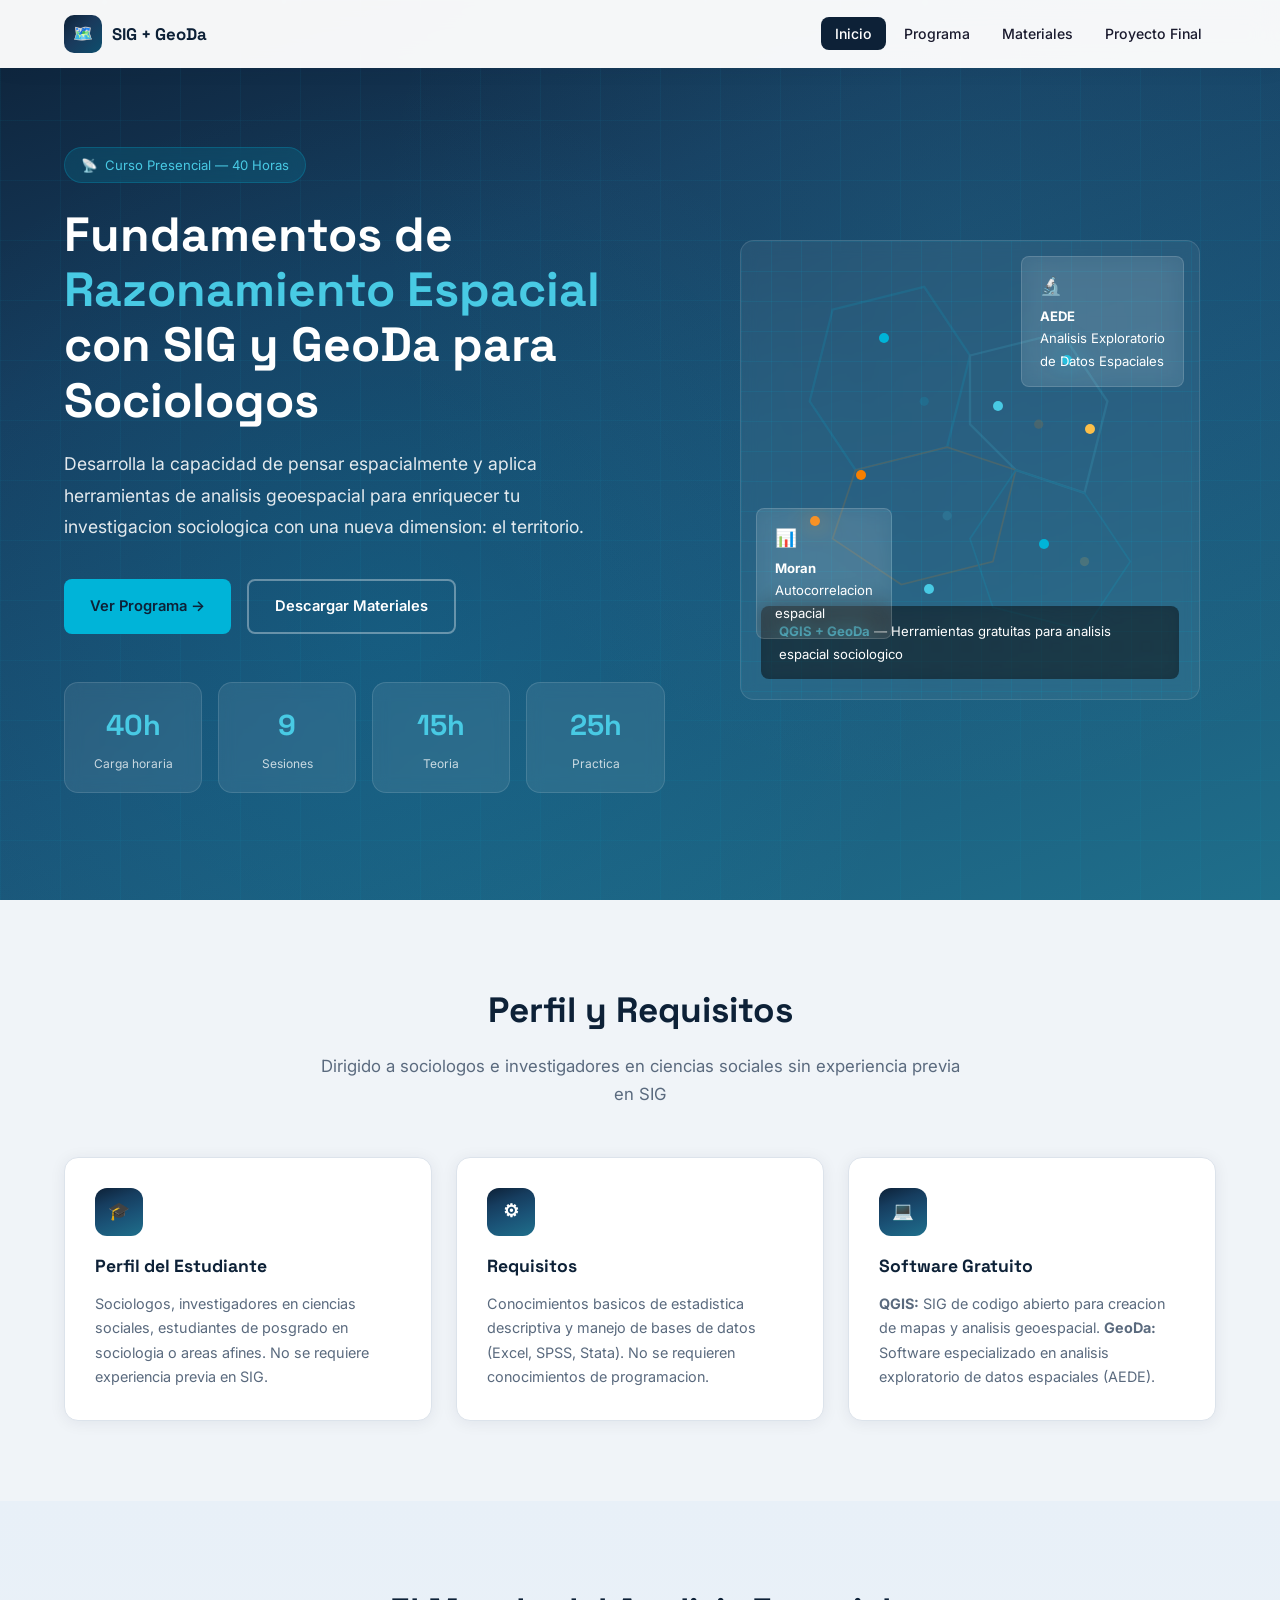
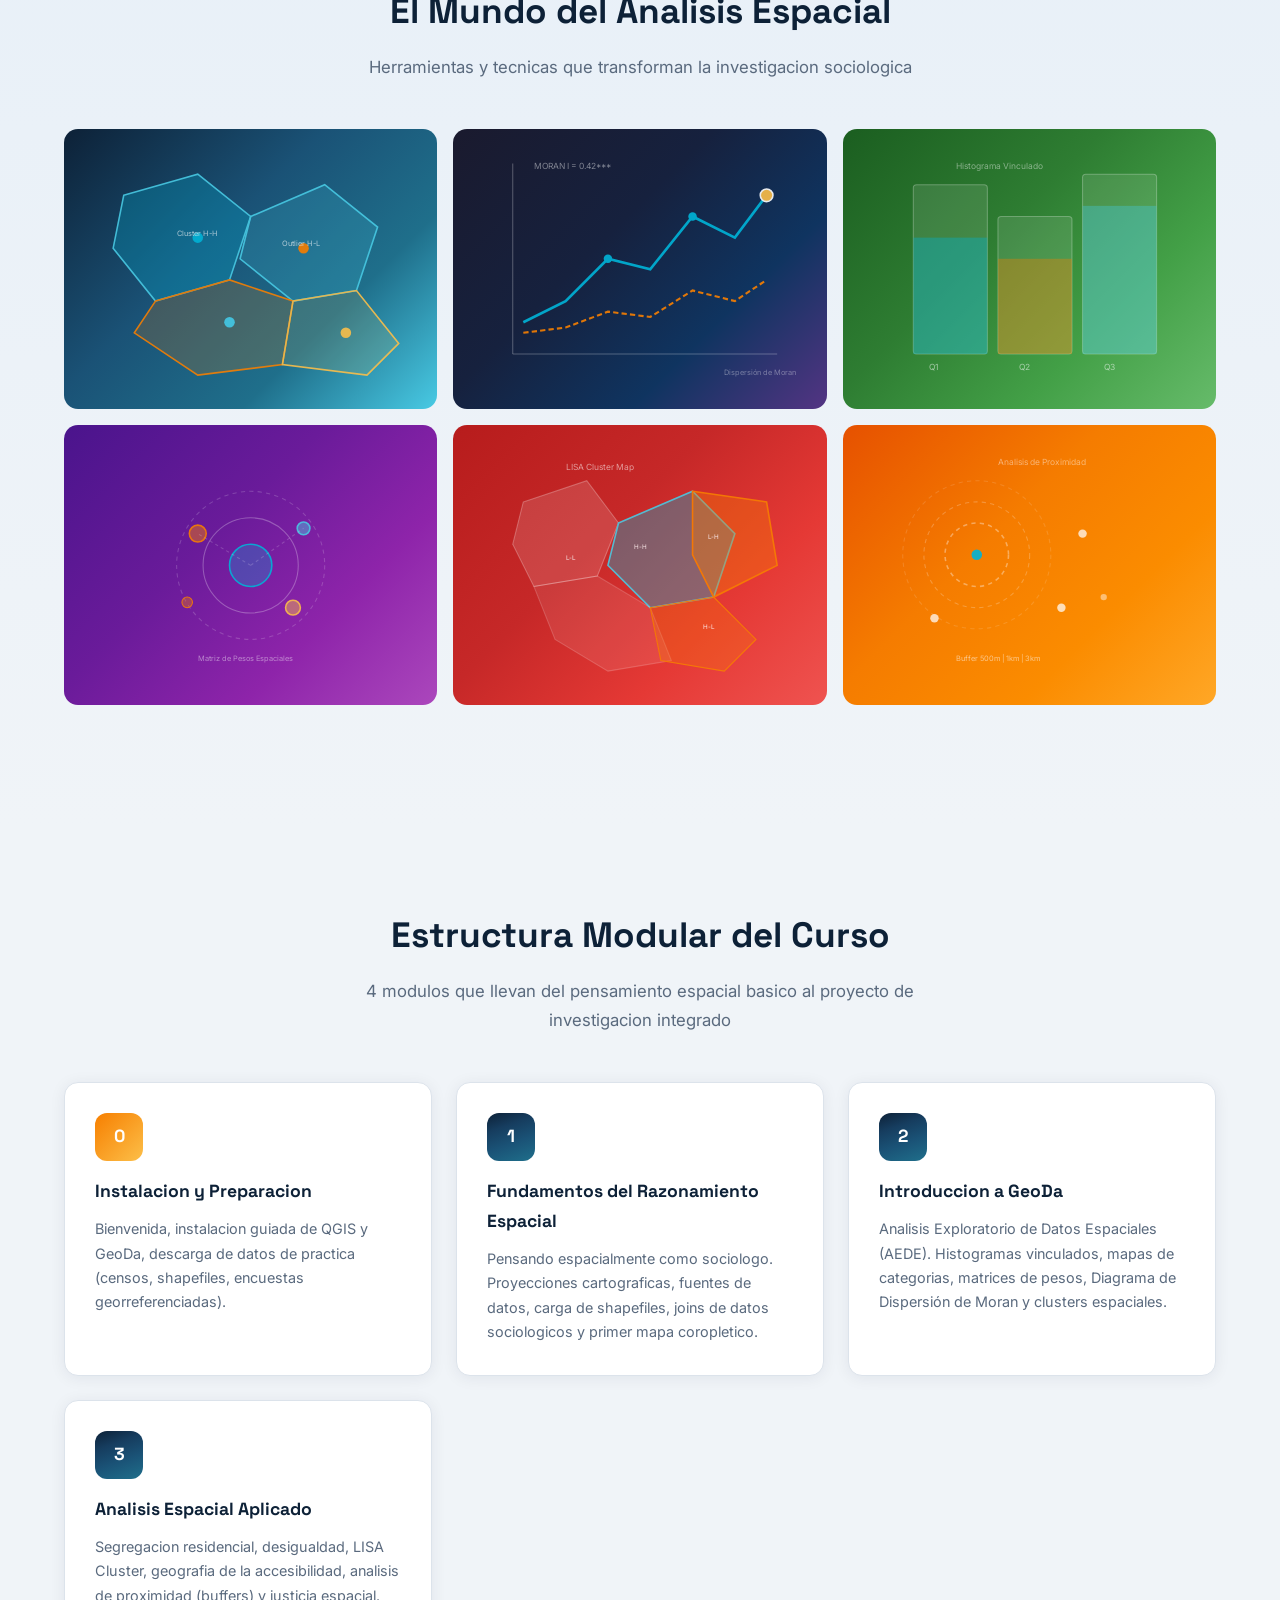
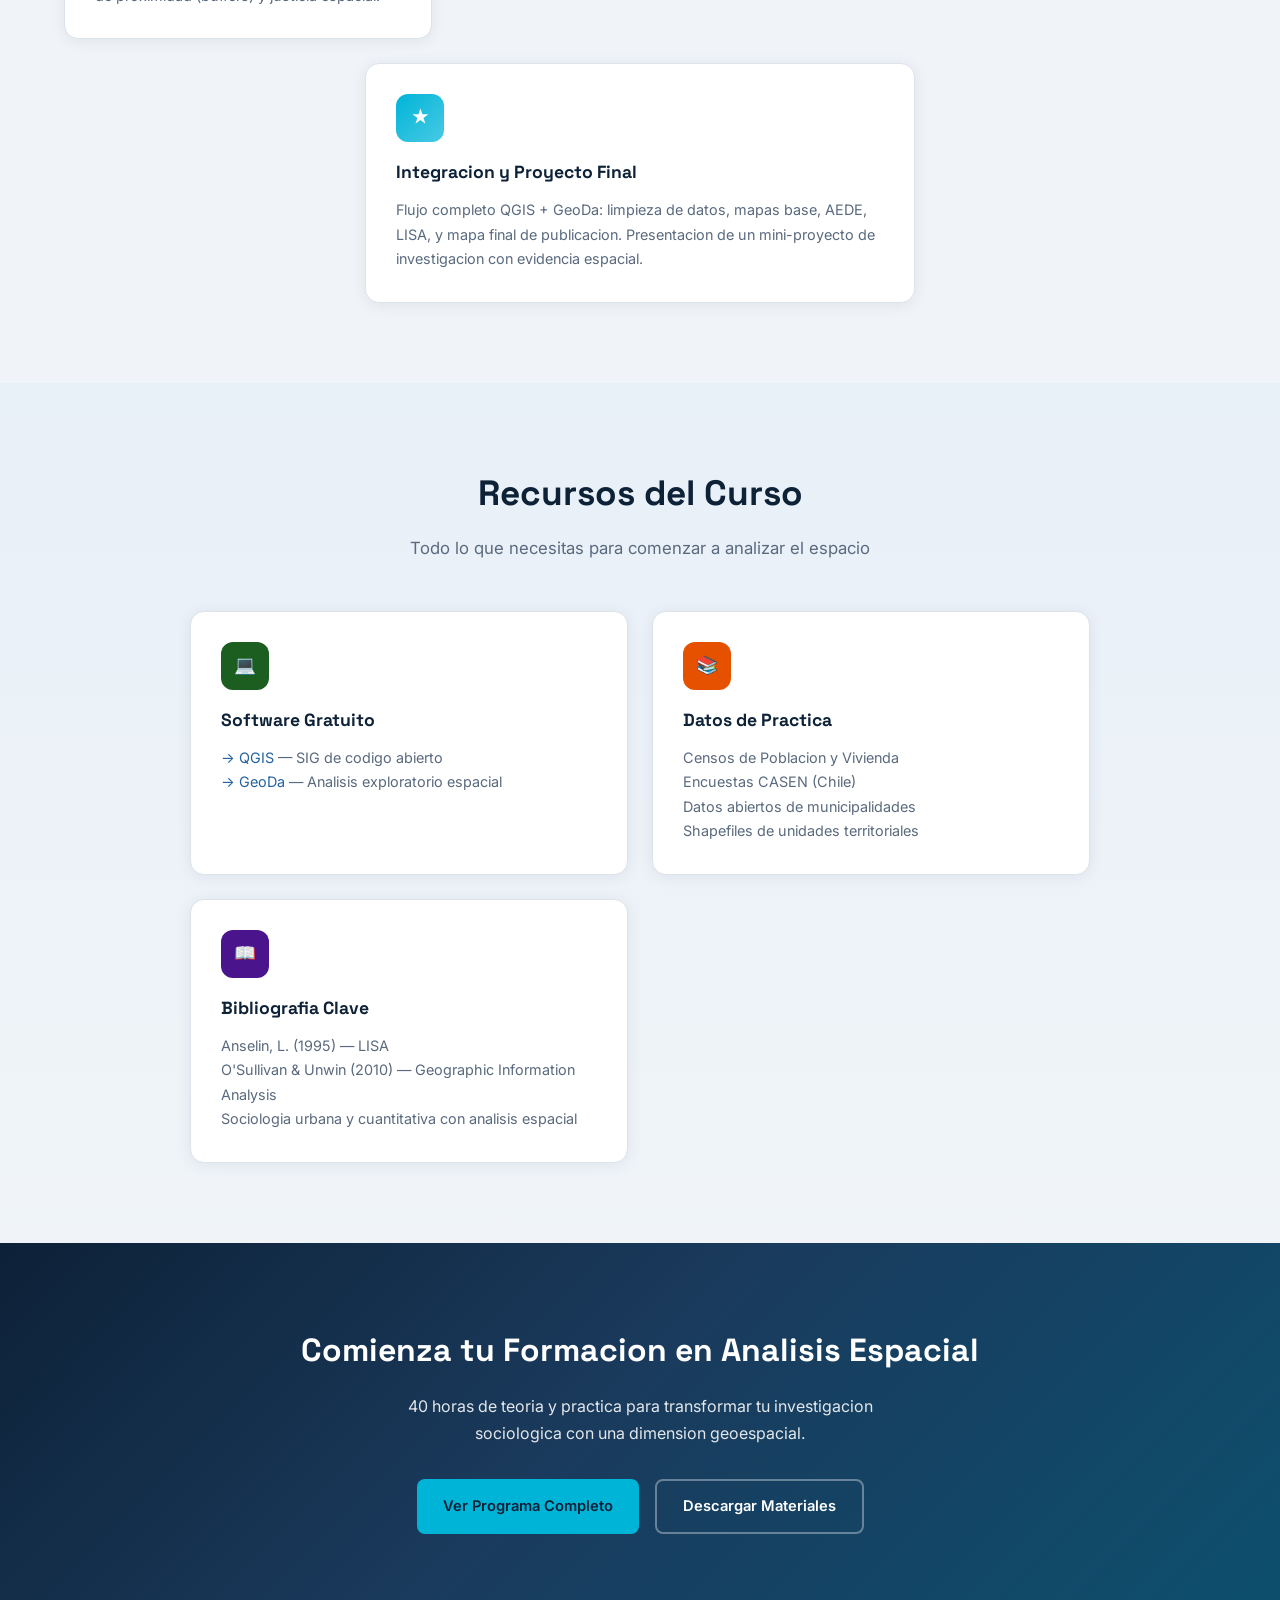
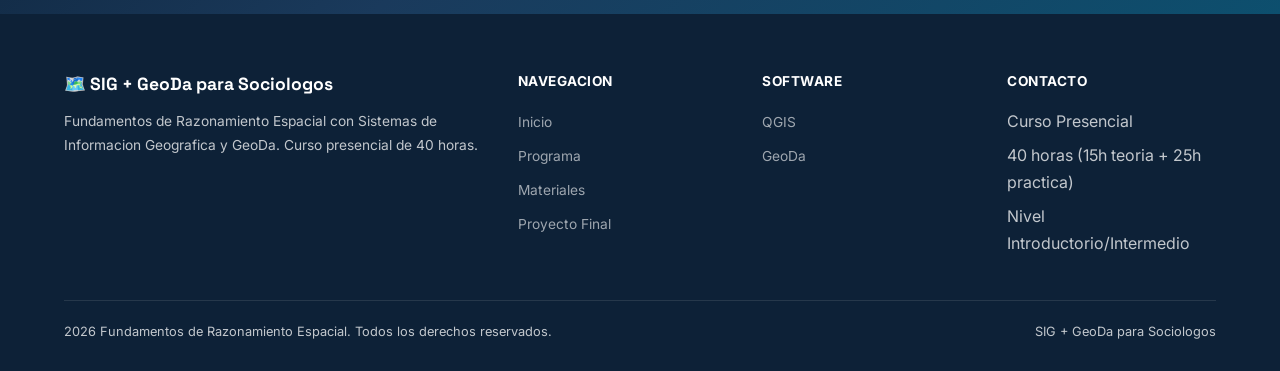
==== index.html @ 94ab2616 "Curso" ====
<!DOCTYPE html>
<html lang="es">
<head>
  <meta charset="UTF-8">
  <meta name="viewport" content="width=device-width, initial-scale=1.0">
  <title>Fundamentos de Razonamiento Espacial con SIG y GeoDa</title>
  <meta name="description" content="Curso introductorio de Sistemas de Informacion Geografica y GeoDa para sociologos e investigadores en ciencias sociales">
  <link rel="preconnect" href="https://fonts.googleapis.com">
  <link href="https://fonts.googleapis.com/css2?family=Inter:wght@400;500;600;700&family=Space+Grotesk:wght@500;600;700&display=swap" rel="stylesheet">
  <link rel="stylesheet" href="css/style.css">
  <link rel="icon" href="data:image/svg+xml,<svg xmlns='http://www.w3.org/2000/svg' viewBox='0 0 100 100'><text y='.9em' font-size='90'>🗺️</text></svg>">
</head>
<body>

  <!-- NAVBAR -->
  <nav class="navbar">
    <div class="container">
      <a href="index.html" class="navbar-brand">
        <span class="logo-icon">🗺️</span>
        SIG + GeoDa
      </a>
      <ul class="navbar-nav">
        <li><a href="index.html" class="active">Inicio</a></li>
        <li><a href="programa.html">Programa</a></li>
        <li><a href="materiales.html">Materiales</a></li>
        <li><a href="proyecto-final.html">Proyecto Final</a></li>
      </ul>
      <button class="hamburger" aria-label="Menu">
        <span></span><span></span><span></span>
      </button>
    </div>
  </nav>

  <!-- HERO -->
  <section class="hero" id="inicio">
    <div class="hero-grid"></div>
    <div class="hero-particles">
      <div class="particle" style="width:5px;height:5px;left:8%;animation-duration:18s;animation-delay:0s"></div>
      <div class="particle" style="width:4px;height:4px;left:22%;animation-duration:22s;animation-delay:3s"></div>
      <div class="particle" style="width:7px;height:7px;left:38%;animation-duration:15s;animation-delay:1s"></div>
      <div class="particle" style="width:3px;height:3px;left:55%;animation-duration:20s;animation-delay:5s"></div>
      <div class="particle" style="width:6px;height:6px;left:72%;animation-duration:17s;animation-delay:2s"></div>
      <div class="particle" style="width:4px;height:4px;left:88%;animation-duration:24s;animation-delay:4s"></div>
    </div>

    <div class="container">
      <div class="hero-content">
        <div class="hero-tag">
          <span>📡</span> Curso Presencial &mdash; 40 Horas
        </div>
        <h1>Fundamentos de <span class="highlight">Razonamiento Espacial</span> con SIG y GeoDa para Sociologos</h1>
        <p>Desarrolla la capacidad de pensar espacialmente y aplica herramientas de analisis geoespacial para enriquecer tu investigacion sociologica con una nueva dimension: el territorio.</p>
        <div class="hero-actions">
          <a href="programa.html" class="btn btn-primary">Ver Programa &#8594;</a>
          <a href="materiales.html" class="btn btn-outline">Descargar Materiales</a>
        </div>
        <div class="hero-stats">
          <div class="hero-stat">
            <div class="number">40h</div>
            <div class="label">Carga horaria</div>
          </div>
          <div class="hero-stat">
            <div class="number">9</div>
            <div class="label">Sesiones</div>
          </div>
          <div class="hero-stat">
            <div class="number">15h</div>
            <div class="label">Teoria</div>
          </div>
          <div class="hero-stat">
            <div class="number">25h</div>
            <div class="label">Practica</div>
          </div>
        </div>
      </div>

      <div class="hero-visual">
        <div class="hero-map-preview">
          <div class="map-overlay-grid"></div>
          <div class="map-dots">
            <div class="map-dot" style="top:20%;left:30%;background:#00b4d8;animation-delay:0s"></div>
            <div class="map-dot" style="top:35%;left:55%;background:#48cae4;animation-delay:0.5s"></div>
            <div class="map-dot" style="top:50%;left:25%;background:#f77f00;animation-delay:1s"></div>
            <div class="map-dot" style="top:65%;left:65%;background:#00b4d8;animation-delay:1.5s"></div>
            <div class="map-dot" style="top:40%;left:75%;background:#fcbf49;animation-delay:0.8s"></div>
            <div class="map-dot" style="top:75%;left:40%;background:#48cae4;animation-delay:1.2s"></div>
            <div class="map-dot" style="top:25%;left:70%;background:#00b4d8;animation-delay:0.3s"></div>
            <div class="map-dot" style="top:60%;left:15%;background:#f77f00;animation-delay:1.8s"></div>
          </div>
          <svg style="position:absolute;inset:0;width:100%;height:100%;opacity:0.15" viewBox="0 0 400 400">
            <polygon points="80,60 160,40 200,100 180,180 100,200 60,140" fill="none" stroke="#00b4d8" stroke-width="2"/>
            <polygon points="200,100 280,80 320,140 300,220 240,200 200,160" fill="none" stroke="#48cae4" stroke-width="2"/>
            <polygon points="100,200 180,180 240,200 220,280 140,300 80,260" fill="none" stroke="#f77f00" stroke-width="1.5"/>
            <polygon points="240,200 300,220 340,280 300,340 220,320 200,260" fill="none" stroke="#00b4d8" stroke-width="1.5"/>
            <circle cx="160" cy="140" r="4" fill="#00b4d8"/><circle cx="260" cy="160" r="4" fill="#f77f00"/>
            <circle cx="180" cy="240" r="4" fill="#48cae4"/><circle cx="300" cy="280" r="4" fill="#fcbf49"/>
          </svg>
          <div class="hero-map-label">
            <strong>QGIS + GeoDa</strong> &mdash; Herramientas gratuitas para analisis espacial sociologico
          </div>
          <div class="floating-card" style="top:15px;right:15px;animation-delay:0s">
            <div style="font-size:1.1rem;margin-bottom:4px">🔬</div>
            <div><strong>AEDE</strong><br>Analisis Exploratorio<br>de Datos Espaciales</div>
          </div>
          <div class="floating-card" style="bottom:60px;left:15px;animation-delay:1.5s">
            <div style="font-size:1.1rem;margin-bottom:4px">📊</div>
            <div><strong>Moran</strong><br>Autocorrelacion<br>espacial</div>
          </div>
        </div>
      </div>
    </div>
  </section>

  <!-- OBJETIVO -->
  <section class="section" id="objetivo">
    <div class="container">
      <h2 class="section-title fade-in">Perfil y Requisitos</h2>
      <p class="section-subtitle fade-in">Dirigido a sociologos e investigadores en ciencias sociales sin experiencia previa en SIG</p>

      <div class="info-cards">
        <div class="info-card fade-in">
          <div class="card-number">&#127891;</div>
          <h3>Perfil del Estudiante</h3>
          <p>Sociologos, investigadores en ciencias sociales, estudiantes de posgrado en sociologia o areas afines. No se requiere experiencia previa en SIG.</p>
        </div>
        <div class="info-card fade-in">
          <div class="card-number">&#9881;</div>
          <h3>Requisitos</h3>
          <p>Conocimientos basicos de estadistica descriptiva y manejo de bases de datos (Excel, SPSS, Stata). No se requieren conocimientos de programacion.</p>
        </div>
        <div class="info-card fade-in">
          <div class="card-number">&#128187;</div>
          <h3>Software Gratuito</h3>
          <p><strong>QGIS:</strong> SIG de codigo abierto para creacion de mapas y analisis geoespacial. <strong>GeoDa:</strong> Software especializado en analisis exploratorio de datos espaciales (AEDE).</p>
        </div>
      </div>
    </div>
  </section>

  <!-- IMAGENES SATELITALES / SIG -->
  <section class="section" style="background:linear-gradient(180deg,#e8f0f8 0%,var(--bg) 100%)" id="galeria">
    <div class="container">
      <h2 class="section-title fade-in">El Mundo del Analisis Espacial</h2>
      <p class="section-subtitle fade-in">Herramientas y tecnicas que transforman la investigacion sociologica</p>

      <div class="sat-gallery">
        <div class="sat-item fade-in">
          <div class="sat-img" style="width:100%;height:100%;background:linear-gradient(135deg,#0d2137 0%,#1a5276 40%,#1f6f8b 70%,#48cae4 100%);display:flex;align-items:center;justify-content:center;">
            <svg viewBox="0 0 300 220" style="width:85%;opacity:0.9">
              <rect width="300" height="220" fill="none"/>
              <polygon points="30,40 100,20 150,60 130,120 60,140 20,90" fill="rgba(0,180,216,0.3)" stroke="#48cae4" stroke-width="1.5"/>
              <polygon points="150,60 220,30 270,70 250,130 190,140 140,100" fill="rgba(72,202,228,0.2)" stroke="#48cae4" stroke-width="1.5"/>
              <polygon points="60,140 130,120 190,140 180,200 100,210 40,170" fill="rgba(247,127,0,0.2)" stroke="#f77f00" stroke-width="1.5"/>
              <polygon points="190,140 250,130 290,180 260,210 180,200" fill="rgba(252,191,73,0.15)" stroke="#fcbf49" stroke-width="1.5"/>
              <circle cx="100" cy="80" r="5" fill="#00b4d8"/><circle cx="200" cy="90" r="5" fill="#f77f00"/>
              <circle cx="130" cy="160" r="5" fill="#48cae4"/><circle cx="240" cy="170" r="5" fill="#fcbf49"/>
              <text x="80" y="78" fill="white" font-size="7" font-family="Inter" opacity="0.7">Cluster H-H</text>
              <text x="180" y="88" fill="white" font-size="7" font-family="Inter" opacity="0.7">Outlier H-L</text>
            </svg>
          </div>
          <div class="sat-overlay">
            <div><h4>Coropletos y Capas</h4><p>Mapas tematicos por comunas y barrios</p></div>
          </div>
        </div>

        <div class="sat-item fade-in">
          <div class="sat-img" style="width:100%;height:100%;background:linear-gradient(135deg,#1a1a2e 0%,#16213e 40%,#0f3460 70%,#533483 100%);display:flex;align-items:center;justify-content:center;">
            <svg viewBox="0 0 300 220" style="width:85%;opacity:0.9">
              <rect width="300" height="220" fill="none"/>
              <line x1="30" y1="190" x2="280" y2="190" stroke="rgba(255,255,255,0.3)" stroke-width="1"/>
              <line x1="30" y1="10" x2="30" y2="190" stroke="rgba(255,255,255,0.3)" stroke-width="1"/>
              <polyline points="40,160 80,140 120,100 160,110 200,60 240,80 270,40" fill="none" stroke="#00b4d8" stroke-width="2.5"/>
              <polyline points="40,170 80,165 120,150 160,155 200,130 240,140 270,120" fill="none" stroke="#f77f00" stroke-width="2" stroke-dasharray="5,3"/>
              <circle cx="120" cy="100" r="4" fill="#00b4d8"/><circle cx="200" cy="60" r="4" fill="#00b4d8"/>
              <circle cx="270" cy="40" r="6" fill="#fcbf49" stroke="white" stroke-width="1.5"/>
              <text x="50" y="15" fill="rgba(255,255,255,0.5)" font-size="8" font-family="Inter">MORAN I = 0.42***</text>
              <text x="230" y="210" fill="rgba(255,255,255,0.4)" font-size="7" font-family="Inter">Dispersión de Moran</text>
            </svg>
          </div>
          <div class="sat-overlay">
            <div><h4>Indice de Moran</h4><p>Autocorrelacion espacial y clusters</p></div>
          </div>
        </div>

        <div class="sat-item fade-in">
          <div class="sat-img" style="width:100%;height:100%;background:linear-gradient(135deg,#1b5e20 0%,#2e7d32 40%,#43a047 70%,#66bb6a 100%);display:flex;align-items:center;justify-content:center;">
            <svg viewBox="0 0 300 220" style="width:85%;opacity:0.9">
              <rect width="300" height="220" fill="none"/>
              <rect x="40" y="30" width="70" height="160" rx="3" fill="rgba(255,255,255,0.12)" stroke="rgba(255,255,255,0.3)" stroke-width="1"/>
              <rect x="120" y="60" width="70" height="130" rx="3" fill="rgba(255,255,255,0.12)" stroke="rgba(255,255,255,0.3)" stroke-width="1"/>
              <rect x="200" y="20" width="70" height="170" rx="3" fill="rgba(255,255,255,0.12)" stroke="rgba(255,255,255,0.3)" stroke-width="1"/>
              <rect x="40" y="80" width="70" height="110" rx="0" fill="rgba(0,180,216,0.4)"/>
              <rect x="120" y="100" width="70" height="90" rx="0" fill="rgba(247,127,0,0.4)"/>
              <rect x="200" y="50" width="70" height="140" rx="0" fill="rgba(72,202,228,0.4)"/>
              <text x="55" y="205" fill="rgba(255,255,255,0.6)" font-size="8" font-family="Inter">Q1</text>
              <text x="140" y="205" fill="rgba(255,255,255,0.6)" font-size="8" font-family="Inter">Q2</text>
              <text x="220" y="205" fill="rgba(255,255,255,0.6)" font-size="8" font-family="Inter">Q3</text>
              <text x="80" y="15" fill="rgba(255,255,255,0.5)" font-size="8" font-family="Inter">Histograma Vinculado</text>
            </svg>
          </div>
          <div class="sat-overlay">
            <div><h4>Histogramas Vinculados</h4><p>Exploracion de distribuciones sociales</p></div>
          </div>
        </div>

        <div class="sat-item fade-in">
          <div class="sat-img" style="width:100%;height:100%;background:linear-gradient(135deg,#4a148c 0%,#6a1b9a 40%,#8e24aa 70%,#ab47bc 100%);display:flex;align-items:center;justify-content:center;">
            <svg viewBox="0 0 300 220" style="width:85%;opacity:0.9">
              <rect width="300" height="220" fill="none"/>
              <circle cx="150" cy="110" r="70" fill="none" stroke="rgba(255,255,255,0.2)" stroke-width="1" stroke-dasharray="4,4"/>
              <circle cx="150" cy="110" r="45" fill="none" stroke="rgba(255,255,255,0.3)" stroke-width="1"/>
              <circle cx="150" cy="110" r="20" fill="rgba(0,180,216,0.3)" stroke="#00b4d8" stroke-width="1.5"/>
              <circle cx="100" cy="80" r="8" fill="rgba(247,127,0,0.5)" stroke="#f77f00" stroke-width="1.5"/>
              <circle cx="200" cy="75" r="6" fill="rgba(72,202,228,0.5)" stroke="#48cae4" stroke-width="1.5"/>
              <circle cx="190" cy="150" r="7" fill="rgba(252,191,73,0.5)" stroke="#fcbf49" stroke-width="1.5"/>
              <circle cx="90" cy="145" r="5" fill="rgba(247,127,0,0.4)" stroke="#f77f00" stroke-width="1"/>
              <line x1="150" y1="110" x2="100" y2="80" stroke="rgba(255,255,255,0.2)" stroke-width="1" stroke-dasharray="3,3"/>
              <line x1="150" y1="110" x2="200" y2="75" stroke="rgba(255,255,255,0.2)" stroke-width="1" stroke-dasharray="3,3"/>
              <text x="100" y="200" fill="rgba(255,255,255,0.5)" font-size="7" font-family="Inter">Matriz de Pesos Espaciales</text>
            </svg>
          </div>
          <div class="sat-overlay">
            <div><h4>Matriz de Pesos Espaciales</h4><p>Definicion de vecindad y contiguidad</p></div>
          </div>
        </div>

        <div class="sat-item fade-in">
          <div class="sat-img" style="width:100%;height:100%;background:linear-gradient(135deg,#b71c1c 0%,#c62828 40%,#e53935 70%,#ef5350 100%);display:flex;align-items:center;justify-content:center;">
            <svg viewBox="0 0 300 220" style="width:85%;opacity:0.9">
              <rect width="300" height="220" fill="none"/>
              <text x="80" y="20" fill="rgba(255,255,255,0.6)" font-size="8" font-family="Inter">LISA Cluster Map</text>
              <polygon points="40,50 100,30 130,70 110,120 50,130 30,90" fill="rgba(255,255,255,0.15)" stroke="rgba(255,255,255,0.3)" stroke-width="1"/>
              <polygon points="130,70 200,40 240,80 220,140 160,150 120,110" fill="rgba(0,180,216,0.4)" stroke="#48cae4" stroke-width="1.5"/>
              <polygon points="110,120 160,150 180,200 120,210 70,180 50,130" fill="rgba(255,255,255,0.1)" stroke="rgba(255,255,255,0.2)" stroke-width="1"/>
              <polygon points="200,40 270,50 280,110 240,130 220,140 200,100" fill="rgba(247,127,0,0.4)" stroke="#f77f00" stroke-width="1.5"/>
              <polygon points="160,150 220,140 260,180 230,210 170,200" fill="rgba(247,127,0,0.3)" stroke="#f77f00" stroke-width="1"/>
              <text x="145" y="95" fill="white" font-size="6" font-family="Inter">H-H</text>
              <text x="215" y="85" fill="white" font-size="6" font-family="Inter">L-H</text>
              <text x="80" y="105" fill="white" font-size="6" font-family="Inter">L-L</text>
              <text x="210" y="170" fill="white" font-size="6" font-family="Inter">H-L</text>
            </svg>
          </div>
          <div class="sat-overlay">
            <div><h4>LISA Cluster Map</h4><p>Clusters estadisticamente significativos</p></div>
          </div>
        </div>

        <div class="sat-item fade-in">
          <div class="sat-img" style="width:100%;height:100%;background:linear-gradient(135deg,#e65100 0%,#f57c00 40%,#fb8c00 70%,#ffa726 100%);display:flex;align-items:center;justify-content:center;">
            <svg viewBox="0 0 300 220" style="width:85%;opacity:0.9">
              <rect width="300" height="220" fill="none"/>
              <circle cx="100" cy="100" r="30" fill="none" stroke="rgba(255,255,255,0.4)" stroke-width="1.5" stroke-dasharray="4,4"/>
              <circle cx="100" cy="100" r="50" fill="none" stroke="rgba(255,255,255,0.25)" stroke-width="1" stroke-dasharray="4,4"/>
              <circle cx="100" cy="100" r="70" fill="none" stroke="rgba(255,255,255,0.15)" stroke-width="1" stroke-dasharray="4,4"/>
              <circle cx="100" cy="100" r="5" fill="#00b4d8"/>
              <circle cx="200" cy="80" r="4" fill="white" opacity="0.8"/>
              <circle cx="180" cy="150" r="4" fill="white" opacity="0.8"/>
              <circle cx="60" cy="160" r="4" fill="white" opacity="0.8"/>
              <circle cx="220" cy="140" r="3" fill="white" opacity="0.5"/>
              <text x="80" y="200" fill="rgba(255,255,255,0.6)" font-size="7" font-family="Inter">Buffer 500m | 1km | 3km</text>
              <text x="120" y="15" fill="rgba(255,255,255,0.5)" font-size="8" font-family="Inter">Analisis de Proximidad</text>
            </svg>
          </div>
          <div class="sat-overlay">
            <div><h4>Analisis de Proximidad</h4><p>Buffers y areas de cobertura de servicios</p></div>
          </div>
        </div>
      </div>
    </div>
  </section>

  <!-- EJES / MODULOS -->
  <section class="section" id="modulos">
    <div class="container">
      <h2 class="section-title fade-in">Estructura Modular del Curso</h2>
      <p class="section-subtitle fade-in">4 modulos que llevan del pensamiento espacial basico al proyecto de investigacion integrado</p>

      <div class="info-cards">
        <div class="info-card fade-in">
          <div class="card-number" style="background:var(--gradient-warm);">0</div>
          <h3>Instalacion y Preparacion</h3>
          <p>Bienvenida, instalacion guiada de QGIS y GeoDa, descarga de datos de practica (censos, shapefiles, encuestas georreferenciadas).</p>
        </div>
        <div class="info-card fade-in">
          <div class="card-number">1</div>
          <h3>Fundamentos del Razonamiento Espacial</h3>
          <p>Pensando espacialmente como sociologo. Proyecciones cartograficas, fuentes de datos, carga de shapefiles, joins de datos sociologicos y primer mapa coropletico.</p>
        </div>
        <div class="info-card fade-in">
          <div class="card-number">2</div>
          <h3>Introduccion a GeoDa</h3>
          <p>Analisis Exploratorio de Datos Espaciales (AEDE). Histogramas vinculados, mapas de categorias, matrices de pesos, Diagrama de Dispersión de Moran y clusters espaciales.</p>
        </div>
        <div class="info-card fade-in">
          <div class="card-number">3</div>
          <h3>Analisis Espacial Aplicado</h3>
          <p>Segregacion residencial, desigualdad, LISA Cluster, geografia de la accesibilidad, analisis de proximidad (buffers) y justicia espacial.</p>
        </div>
        <div class="info-card fade-in" style="grid-column:1/-1;max-width:550px;margin:0 auto;">
          <div class="card-number" style="background:var(--gradient-accent);">&#9733;</div>
          <h3>Integracion y Proyecto Final</h3>
          <p>Flujo completo QGIS + GeoDa: limpieza de datos, mapas base, AEDE, LISA, y mapa final de publicacion. Presentacion de un mini-proyecto de investigacion con evidencia espacial.</p>
        </div>
      </div>
    </div>
  </section>

  <!-- INSTRUCTORES / CTA -->
  <section class="section" style="background:linear-gradient(180deg,#e8f0f8 0%,var(--bg) 100%)" id="recursos">
    <div class="container">
      <h2 class="section-title fade-in">Recursos del Curso</h2>
      <p class="section-subtitle fade-in">Todo lo que necesitas para comenzar a analizar el espacio</p>

      <div class="info-cards" style="max-width:900px;margin:0 auto;">
        <div class="info-card fade-in">
          <div class="card-number" style="background:#1b5e20;">&#128187;</div>
          <h3>Software Gratuito</h3>
          <p>
            <a href="https://qgis.org" target="_blank">&#8594; QGIS</a> &mdash; SIG de codigo abierto<br>
            <a href="https://geodacenter.github.io" target="_blank">&#8594; GeoDa</a> &mdash; Analisis exploratorio espacial
          </p>
        </div>
        <div class="info-card fade-in">
          <div class="card-number" style="background:#e65100;">&#128218;</div>
          <h3>Datos de Practica</h3>
          <p>
            Censos de Poblacion y Vivienda<br>
            Encuestas CASEN (Chile)<br>
            Datos abiertos de municipalidades<br>
            Shapefiles de unidades territoriales
          </p>
        </div>
        <div class="info-card fade-in">
          <div class="card-number" style="background:#4a148c;">&#128214;</div>
          <h3>Bibliografia Clave</h3>
          <p>
            Anselin, L. (1995) &mdash; LISA<br>
            O'Sullivan & Unwin (2010) &mdash; Geographic Information Analysis<br>
            Sociologia urbana y cuantitativa con analisis espacial
          </p>
        </div>
      </div>
    </div>
  </section>

  <!-- CTA -->
  <section class="section" style="background:var(--gradient-hero);color:white;text-align:center;">
    <div class="container fade-in">
      <h2 style="font-family:var(--font-display);font-size:2rem;margin-bottom:16px;">Comienza tu Formacion en Analisis Espacial</h2>
      <p style="opacity:0.88;margin-bottom:32px;max-width:550px;margin-left:auto;margin-right:auto;">
        40 horas de teoria y practica para transformar tu investigacion sociologica con una dimension geoespacial.
      </p>
      <div style="display:flex;gap:16px;justify-content:center;flex-wrap:wrap;">
        <a href="programa.html" class="btn btn-primary">Ver Programa Completo</a>
        <a href="materiales.html" class="btn btn-outline">Descargar Materiales</a>
      </div>
    </div>
  </section>

  <!-- FOOTER -->
  <footer class="footer">
    <div class="container">
      <div class="footer-grid">
        <div class="footer-brand">
          <h3>🗺️ SIG + GeoDa para Sociologos</h3>
          <p>Fundamentos de Razonamiento Espacial con Sistemas de Informacion Geografica y GeoDa. Curso presencial de 40 horas.</p>
        </div>
        <div>
          <h4>Navegacion</h4>
          <ul>
            <li><a href="index.html">Inicio</a></li>
            <li><a href="programa.html">Programa</a></li>
            <li><a href="materiales.html">Materiales</a></li>
            <li><a href="proyecto-final.html">Proyecto Final</a></li>
          </ul>
        </div>
        <div>
          <h4>Software</h4>
          <ul>
            <li><a href="https://qgis.org" target="_blank">QGIS</a></li>
            <li><a href="https://geodacenter.github.io" target="_blank">GeoDa</a></li>
          </ul>
        </div>
        <div>
          <h4>Contacto</h4>
          <ul>
            <li>Curso Presencial</li>
            <li>40 horas (15h teoria + 25h practica)</li>
            <li>Nivel Introductorio/Intermedio</li>
          </ul>
        </div>
      </div>
      <div class="footer-bottom">
        <span>2026 Fundamentos de Razonamiento Espacial. Todos los derechos reservados.</span>
        <span>SIG + GeoDa para Sociologos</span>
      </div>
    </div>
  </footer>

  <script src="js/main.js"></script>
</body>
</html>
---- css/style.css ----
:root {
  --primary: #0d2137;
  --primary-mid: #1a3a5c;
  --primary-light: #2563a0;
  --accent: #00b4d8;
  --accent-glow: #48cae4;
  --accent-warm: #f77f00;
  --bg: #f0f4f8;
  --bg-card: #ffffff;
  --text: #1a1a2e;
  --text-light: #5a6a7e;
  --text-inverse: #ffffff;
  --border: #dce3eb;
  --shadow: 0 2px 16px rgba(13,33,55,0.07);
  --shadow-hover: 0 8px 32px rgba(13,33,55,0.14);
  --radius: 14px;
  --radius-sm: 8px;
  --transition: all 0.3s cubic-bezier(0.4,0,0.2,1);
  --font-main: 'Inter', 'Segoe UI', sans-serif;
  --font-display: 'Space Grotesk', 'Segoe UI', sans-serif;
  --gradient-hero: linear-gradient(135deg, #0d2137 0%, #1a3a5c 45%, #0d4f6e 100%);
  --gradient-accent: linear-gradient(135deg, #00b4d8 0%, #48cae4 100%);
  --gradient-warm: linear-gradient(135deg, #f77f00 0%, #fcbf49 100%);
  --gradient-map: linear-gradient(160deg, #0d2137 0%, #163d5f 30%, #1a5276 60%, #1f6f8b 100%);
}

*,*::before,*::after{box-sizing:border-box;margin:0;padding:0}
html{scroll-behavior:smooth;font-size:16px}
body{font-family:var(--font-main);color:var(--text);background:var(--bg);line-height:1.7;overflow-x:hidden}
a{color:var(--primary-light);text-decoration:none;transition:var(--transition)}
a:hover{color:var(--accent)}
img{max-width:100%;height:auto}

.container{max-width:1200px;margin:0 auto;padding:0 24px}
.section{padding:80px 0}
.section-title{font-family:var(--font-display);font-size:2.2rem;color:var(--primary);text-align:center;margin-bottom:12px;font-weight:700}
.section-subtitle{text-align:center;color:var(--text-light);font-size:1.05rem;margin-bottom:48px;max-width:650px;margin-left:auto;margin-right:auto}

.badge{display:inline-block;padding:4px 12px;border-radius:20px;font-size:0.72rem;font-weight:700;text-transform:uppercase;letter-spacing:0.5px}
.badge-teoria{background:#e0f7fa;color:#006064}
.badge-practica{background:#e8f5e9;color:#1b5e20}
.badge-proyecto{background:#fff3e0;color:#e65100}
.badge-presencial{background:#ede7f6;color:#4527a0}

/* ===== NAVBAR ===== */
.navbar{position:fixed;top:0;left:0;width:100%;z-index:1000;background:rgba(255,255,255,0.96);backdrop-filter:blur(14px);box-shadow:0 1px 20px rgba(13,33,55,0.06);transition:var(--transition)}
.navbar .container{display:flex;align-items:center;justify-content:space-between;height:68px}
.navbar-brand{display:flex;align-items:center;gap:10px;font-family:var(--font-display);font-size:1.05rem;font-weight:700;color:var(--primary)}
.navbar-brand .logo-icon{width:38px;height:38px;background:var(--gradient-hero);border-radius:10px;display:flex;align-items:center;justify-content:center;color:white;font-size:1rem}
.navbar-nav{display:flex;list-style:none;gap:4px}
.navbar-nav a{padding:8px 14px;border-radius:var(--radius-sm);font-size:0.88rem;font-weight:500;color:var(--text);transition:var(--transition)}
.navbar-nav a:hover,.navbar-nav a.active{background:var(--primary);color:var(--text-inverse)}
.hamburger{display:none;flex-direction:column;gap:5px;cursor:pointer;background:none;border:none;padding:4px}
.hamburger span{width:26px;height:2.5px;background:var(--text);border-radius:2px;transition:var(--transition)}

/* ===== HERO ===== */
.hero{position:relative;min-height:100vh;display:flex;align-items:center;background:var(--gradient-map);overflow:hidden}
.hero::before{content:'';position:absolute;inset:0;background:radial-gradient(circle at 30% 70%,rgba(0,180,216,0.12) 0%,transparent 50%),radial-gradient(circle at 75% 25%,rgba(72,202,228,0.08) 0%,transparent 50%)}
.hero-grid{position:absolute;inset:0;background-image:linear-gradient(rgba(0,180,216,0.06) 1px,transparent 1px),linear-gradient(90deg,rgba(0,180,216,0.06) 1px,transparent 1px);background-size:60px 60px;animation:gridMove 20s linear infinite}
@keyframes gridMove{0%{transform:translate(0,0)}100%{transform:translate(60px,60px)}}
.hero-particles{position:absolute;inset:0;overflow:hidden}
.hero-particles .particle{position:absolute;border-radius:50%;background:rgba(0,180,216,0.2);animation:float linear infinite}
@keyframes float{0%{transform:translateY(100vh) rotate(0deg);opacity:0}10%{opacity:1}90%{opacity:1}100%{transform:translateY(-10vh) rotate(720deg);opacity:0}}

.hero .container{position:relative;z-index:2;display:grid;grid-template-columns:1.1fr 0.9fr;gap:60px;align-items:center;padding-top:100px;padding-bottom:60px}
.hero-content{color:var(--text-inverse)}
.hero-tag{display:inline-flex;align-items:center;gap:8px;background:rgba(0,180,216,0.15);border:1px solid rgba(0,180,216,0.25);padding:6px 16px;border-radius:30px;font-size:0.82rem;margin-bottom:24px;backdrop-filter:blur(8px);color:var(--accent-glow)}
.hero-content h1{font-family:var(--font-display);font-size:3rem;line-height:1.15;margin-bottom:20px;font-weight:700}
.hero-content h1 .highlight{color:var(--accent-glow)}
.hero-content p{font-size:1.1rem;opacity:0.88;margin-bottom:36px;max-width:520px;line-height:1.8}
.hero-actions{display:flex;gap:16px;flex-wrap:wrap}
.hero-stats{display:grid;grid-template-columns:repeat(4,1fr);gap:16px;margin-top:48px}
.hero-stat{background:rgba(255,255,255,0.08);border:1px solid rgba(255,255,255,0.12);border-radius:var(--radius);padding:18px 12px;text-align:center;backdrop-filter:blur(8px)}
.hero-stat .number{font-family:var(--font-display);font-size:1.8rem;font-weight:700;color:var(--accent-glow)}
.hero-stat .label{font-size:0.75rem;opacity:0.75;margin-top:4px}

.hero-visual{position:relative;display:flex;justify-content:center}
.hero-map-preview{position:relative;width:100%;max-width:460px;aspect-ratio:1;background:rgba(255,255,255,0.06);border:1px solid rgba(255,255,255,0.12);border-radius:var(--radius);overflow:hidden;backdrop-filter:blur(8px)}
.map-overlay-grid{position:absolute;inset:0;background-image:linear-gradient(rgba(0,180,216,0.1) 1px,transparent 1px),linear-gradient(90deg,rgba(0,180,216,0.1) 1px,transparent 1px);background-size:30px 30px}
.map-dots{position:absolute;inset:0}
.map-dot{position:absolute;width:10px;height:10px;border-radius:50%;animation:pulse 2s ease-in-out infinite}
@keyframes pulse{0%,100%{transform:scale(1);opacity:0.8}50%{transform:scale(1.5);opacity:0.4}}
.hero-map-label{position:absolute;bottom:20px;left:20px;right:20px;background:rgba(0,0,0,0.5);backdrop-filter:blur(8px);border-radius:var(--radius-sm);padding:14px 18px;color:white;font-size:0.82rem}
.hero-map-label strong{color:var(--accent-glow)}
.floating-card{position:absolute;background:rgba(255,255,255,0.1);backdrop-filter:blur(12px);border:1px solid rgba(255,255,255,0.15);border-radius:var(--radius-sm);padding:14px 18px;color:white;font-size:0.82rem;animation:floatCard 4s ease-in-out infinite}
@keyframes floatCard{0%,100%{transform:translateY(0)}50%{transform:translateY(-8px)}}

/* ===== BUTTONS ===== */
.btn{display:inline-flex;align-items:center;gap:8px;padding:13px 26px;border-radius:var(--radius-sm);font-size:0.92rem;font-weight:600;border:none;cursor:pointer;transition:var(--transition);text-decoration:none;font-family:var(--font-main)}
.btn-primary{background:var(--accent);color:var(--primary)}
.btn-primary:hover{background:var(--accent-glow);color:var(--primary);transform:translateY(-2px);box-shadow:0 6px 20px rgba(0,180,216,0.35)}
.btn-outline{background:transparent;color:white;border:2px solid rgba(255,255,255,0.35)}
.btn-outline:hover{background:rgba(255,255,255,0.1);color:white;border-color:white}
.btn-secondary{background:var(--primary);color:white}
.btn-secondary:hover{background:var(--primary-mid);color:white;transform:translateY(-2px)}
.btn-warm{background:var(--accent-warm);color:white}
.btn-warm:hover{background:#e06f00;color:white;transform:translateY(-2px);box-shadow:0 6px 20px rgba(247,127,0,0.35)}
.btn-sm{padding:10px 18px;font-size:0.82rem}

/* ===== CARDS ===== */
.info-cards{display:grid;grid-template-columns:repeat(auto-fit,minmax(320px,1fr));gap:24px}
.info-card{background:var(--bg-card);border-radius:var(--radius);padding:30px;box-shadow:var(--shadow);border:1px solid var(--border);transition:var(--transition);position:relative;overflow:hidden}
.info-card::before{content:'';position:absolute;top:0;left:0;right:0;height:4px;background:var(--gradient-accent);transform:scaleX(0);transition:var(--transition);transform-origin:left}
.info-card:hover{box-shadow:var(--shadow-hover);transform:translateY(-4px)}
.info-card:hover::before{transform:scaleX(1)}
.info-card .card-number{width:48px;height:48px;border-radius:12px;background:var(--gradient-map);color:white;display:flex;align-items:center;justify-content:center;font-weight:700;font-size:1.1rem;margin-bottom:16px;font-family:var(--font-display)}
.info-card h3{font-family:var(--font-display);font-size:1.1rem;color:var(--primary);margin-bottom:10px}
.info-card p{color:var(--text-light);font-size:0.9rem;line-height:1.7}

/* ===== SATELLITE IMAGE GALLERY ===== */
.sat-gallery{display:grid;grid-template-columns:repeat(3,1fr);gap:16px;margin:40px 0}
.sat-item{position:relative;border-radius:var(--radius);overflow:hidden;aspect-ratio:4/3;cursor:pointer}
.sat-item .sat-img{width:100%;height:100%;object-fit:cover;transition:transform 0.6s ease}
.sat-item:hover .sat-img{transform:scale(1.06)}
.sat-item .sat-overlay{position:absolute;inset:0;background:linear-gradient(to top,rgba(13,33,55,0.85) 0%,transparent 50%);display:flex;align-items:flex-end;padding:18px;color:white;opacity:0;transition:var(--transition)}
.sat-item:hover .sat-overlay{opacity:1}
.sat-overlay h4{font-size:0.92rem;font-weight:600;margin-bottom:2px}
.sat-overlay p{font-size:0.78rem;opacity:0.85}

/* ===== SVG MAP PLACEHOLDERS ===== */
.svg-map{width:100%;border-radius:var(--radius);overflow:hidden;background:var(--primary);position:relative}
.svg-map svg{width:100%;height:auto;display:block}

/* ===== PROGRAM TABLE ===== */
.program-table-wrap{overflow-x:auto;border-radius:var(--radius);box-shadow:var(--shadow);background:var(--bg-card);border:1px solid var(--border)}
.program-table{width:100%;border-collapse:collapse;font-size:0.86rem}
.program-table thead{background:var(--primary);color:white}
.program-table th{padding:14px 16px;text-align:left;font-weight:600;font-size:0.78rem;text-transform:uppercase;letter-spacing:0.5px;white-space:nowrap}
.program-table td{padding:14px 16px;border-bottom:1px solid var(--border);vertical-align:top}
.program-table tbody tr{transition:var(--transition)}
.program-table tbody tr:hover{background:#eef4fa}
.program-table tbody tr:last-child td{border-bottom:none}
.session-num{width:36px;height:36px;border-radius:50%;background:var(--primary);color:white;display:flex;align-items:center;justify-content:center;font-weight:700;font-size:0.82rem}

/* ===== MATERIALS ===== */
.materials-grid{display:grid;grid-template-columns:repeat(auto-fill,minmax(340px,1fr));gap:24px}
.material-card{background:var(--bg-card);border-radius:var(--radius);overflow:hidden;box-shadow:var(--shadow);border:1px solid var(--border);transition:var(--transition)}
.material-card:hover{box-shadow:var(--shadow-hover);transform:translateY(-4px)}
.material-card-header{padding:18px 22px;background:var(--gradient-map);color:white;display:flex;align-items:center;gap:14px}
.material-card-header .session-icon{width:46px;height:46px;border-radius:12px;background:rgba(0,180,216,0.25);display:flex;align-items:center;justify-content:center;font-size:1.2rem;flex-shrink:0}
.material-card-header h3{font-size:0.95rem;font-weight:600}
.material-card-header .session-meta{font-size:0.76rem;opacity:0.8;margin-top:2px}
.material-card-body{padding:18px 22px}
.material-list{list-style:none}
.material-list li{display:flex;align-items:center;gap:10px;padding:7px 0;border-bottom:1px solid var(--border);font-size:0.86rem}
.material-list li:last-child{border-bottom:none}
.material-list li .file-icon{width:30px;height:30px;border-radius:6px;display:flex;align-items:center;justify-content:center;font-size:0.7rem;font-weight:700;flex-shrink:0}
.file-pdf{background:#fce4ec;color:#c62828}
.file-zip{background:#e8eaf6;color:#283593}
.file-geo{background:#e0f2f1;color:#00695c}
.file-img{background:#fff3e0;color:#e65100}
.file-csv{background:#f3e5f5;color:#6a1b9a}
.material-card-footer{padding:14px 22px;border-top:1px solid var(--border);display:flex;gap:10px}
.material-card-footer .btn{flex:1;justify-content:center}

/* ===== PROJECT / SUBMISSION ===== */
.project-hero{background:var(--gradient-hero);color:white;padding:80px 0;position:relative;overflow:hidden}
.project-hero::before{content:'';position:absolute;inset:0;background:radial-gradient(circle at 20% 80%,rgba(0,180,216,0.15) 0%,transparent 50%)}

.form-section{background:var(--bg-card);border-radius:var(--radius);padding:44px;box-shadow:var(--shadow);border:1px solid var(--border);max-width:850px;margin:0 auto}
.form-group{margin-bottom:22px}
.form-group label{display:block;font-weight:600;margin-bottom:8px;font-size:0.88rem;color:var(--text)}
.form-group label .required{color:#c62828}
.form-control{width:100%;padding:12px 16px;border:2px solid var(--border);border-radius:var(--radius-sm);font-family:var(--font-main);font-size:0.9rem;transition:var(--transition);background:var(--bg)}
.form-control:focus{outline:none;border-color:var(--accent);background:white;box-shadow:0 0 0 4px rgba(0,180,216,0.1)}
textarea.form-control{min-height:120px;resize:vertical}

.file-upload{border:2px dashed var(--border);border-radius:var(--radius);padding:36px;text-align:center;cursor:pointer;transition:var(--transition);background:var(--bg)}
.file-upload:hover{border-color:var(--accent);background:#eef8fc}
.file-upload .upload-icon{font-size:2.2rem;margin-bottom:10px}
.file-upload p{color:var(--text-light);font-size:0.88rem}
.file-upload .file-types{font-size:0.76rem;color:var(--text-light);margin-top:6px}

/* ===== RUBRIC ===== */
.rubric-table{width:100%;border-collapse:collapse;font-size:0.83rem;background:var(--bg-card);border-radius:var(--radius);overflow:hidden;box-shadow:var(--shadow)}
.rubric-table th{background:var(--primary);color:white;padding:14px 16px;text-align:left;font-weight:600}
.rubric-table td{padding:14px 16px;border-bottom:1px solid var(--border);vertical-align:top}
.rubric-table tbody tr:hover{background:#eef4fa}

/* ===== INFO BOXES ===== */
.info-box{padding:20px 24px;border-radius:var(--radius-sm);margin-bottom:24px;display:flex;gap:14px;align-items:flex-start}
.info-box-success{background:#e8f5e9;border-left:4px solid #2e7d32;color:#1b5e20}
.info-box-warning{background:#fff3e0;border-left:4px solid #e65100;color:#bf360c}
.info-box-info{background:#e0f7fa;border-left:4px solid #006064;color:#004d40}
.info-box .box-icon{font-size:1.2rem;flex-shrink:0;margin-top:2px}
.info-box p{font-size:0.88rem;line-height:1.6}

/* ===== TABS ===== */
.tabs{display:flex;gap:4px;margin-bottom:32px;flex-wrap:wrap}
.tab-btn{padding:10px 20px;border:2px solid var(--border);border-radius:var(--radius-sm);background:var(--bg-card);font-size:0.86rem;font-weight:500;cursor:pointer;transition:var(--transition);color:var(--text-light);font-family:var(--font-main)}
.tab-btn.active,.tab-btn:hover{border-color:var(--accent);background:var(--accent);color:white}
.tab-content{display:none}
.tab-content.active{display:block}

/* ===== PROGRESS ===== */
.progress-section{background:var(--bg-card);border-radius:var(--radius);padding:28px;box-shadow:var(--shadow);border:1px solid var(--border);margin-bottom:28px}
.progress-bar-wrap{height:8px;background:var(--border);border-radius:4px;overflow:hidden;margin-top:10px}
.progress-bar-fill{height:100%;background:var(--gradient-accent);border-radius:4px;transition:width 1s ease}

/* ===== FOOTER ===== */
.footer{background:var(--primary);color:rgba(255,255,255,0.75);padding:56px 0 28px}
.footer-grid{display:grid;grid-template-columns:2fr 1fr 1fr 1fr;gap:36px;margin-bottom:36px}
.footer-brand h3{font-family:var(--font-display);font-size:1.1rem;color:white;margin-bottom:10px}
.footer-brand p{font-size:0.86rem;line-height:1.7}
.footer h4{color:white;font-size:0.85rem;margin-bottom:14px;text-transform:uppercase;letter-spacing:0.5px}
.footer ul{list-style:none}
.footer ul li{margin-bottom:7px}
.footer ul a{color:rgba(255,255,255,0.6);font-size:0.86rem;transition:var(--transition)}
.footer ul a:hover{color:var(--accent-glow)}
.footer-bottom{border-top:1px solid rgba(255,255,255,0.1);padding-top:20px;display:flex;justify-content:space-between;align-items:center;font-size:0.8rem}
.footer-bottom a{color:var(--accent-glow)}

/* ===== MODAL ===== */
.modal-overlay{display:none;position:fixed;inset:0;background:rgba(0,0,0,0.6);z-index:2000;align-items:center;justify-content:center;padding:20px;backdrop-filter:blur(4px)}
.modal-overlay.active{display:flex}
.modal{background:var(--bg-card);border-radius:var(--radius);max-width:600px;width:100%;max-height:90vh;overflow-y:auto;padding:32px;position:relative}
.modal-close{position:absolute;top:16px;right:16px;background:none;border:none;font-size:1.5rem;cursor:pointer;color:var(--text-light);transition:var(--transition)}
.modal-close:hover{color:var(--text)}

/* ===== SCROLL ANIMATIONS ===== */
.fade-in{opacity:0;transform:translateY(24px);transition:opacity 0.6s ease,transform 0.6s ease}
.fade-in.visible{opacity:1;transform:translateY(0)}

/* ===== SCROLLBAR ===== */
::-webkit-scrollbar{width:8px}
::-webkit-scrollbar-track{background:var(--bg)}
::-webkit-scrollbar-thumb{background:var(--primary-light);border-radius:4px}
::-webkit-scrollbar-thumb:hover{background:var(--accent)}

/* ===== RESPONSIVE ===== */
@media(max-width:1024px){
  .hero .container{grid-template-columns:1fr;text-align:center}
  .hero-content p{margin-left:auto;margin-right:auto}
  .hero-actions{justify-content:center}
  .hero-stats{max-width:550px;margin-left:auto;margin-right:auto}
  .hero-visual{display:none}
  .hero-content h1{font-size:2.4rem}
  .footer-grid{grid-template-columns:1fr 1fr}
  .sat-gallery{grid-template-columns:1fr 1fr}
}
@media(max-width:768px){
  .navbar-nav{display:none}
  .hamburger{display:flex}
  .navbar-nav.open{display:flex;flex-direction:column;position:absolute;top:68px;left:0;right:0;background:white;padding:16px;box-shadow:0 4px 20px rgba(0,0,0,0.1)}
  .hero-content h1{font-size:1.9rem}
  .section-title{font-size:1.7rem}
  .section{padding:48px 0}
  .info-cards{grid-template-columns:1fr}
  .materials-grid{grid-template-columns:1fr}
  .form-section{padding:20px}
  .footer-grid{grid-template-columns:1fr}
  .footer-bottom{flex-direction:column;gap:12px;text-align:center}
  .sat-gallery{grid-template-columns:1fr}
  .hero-stats{grid-template-columns:repeat(2,1fr)}
}
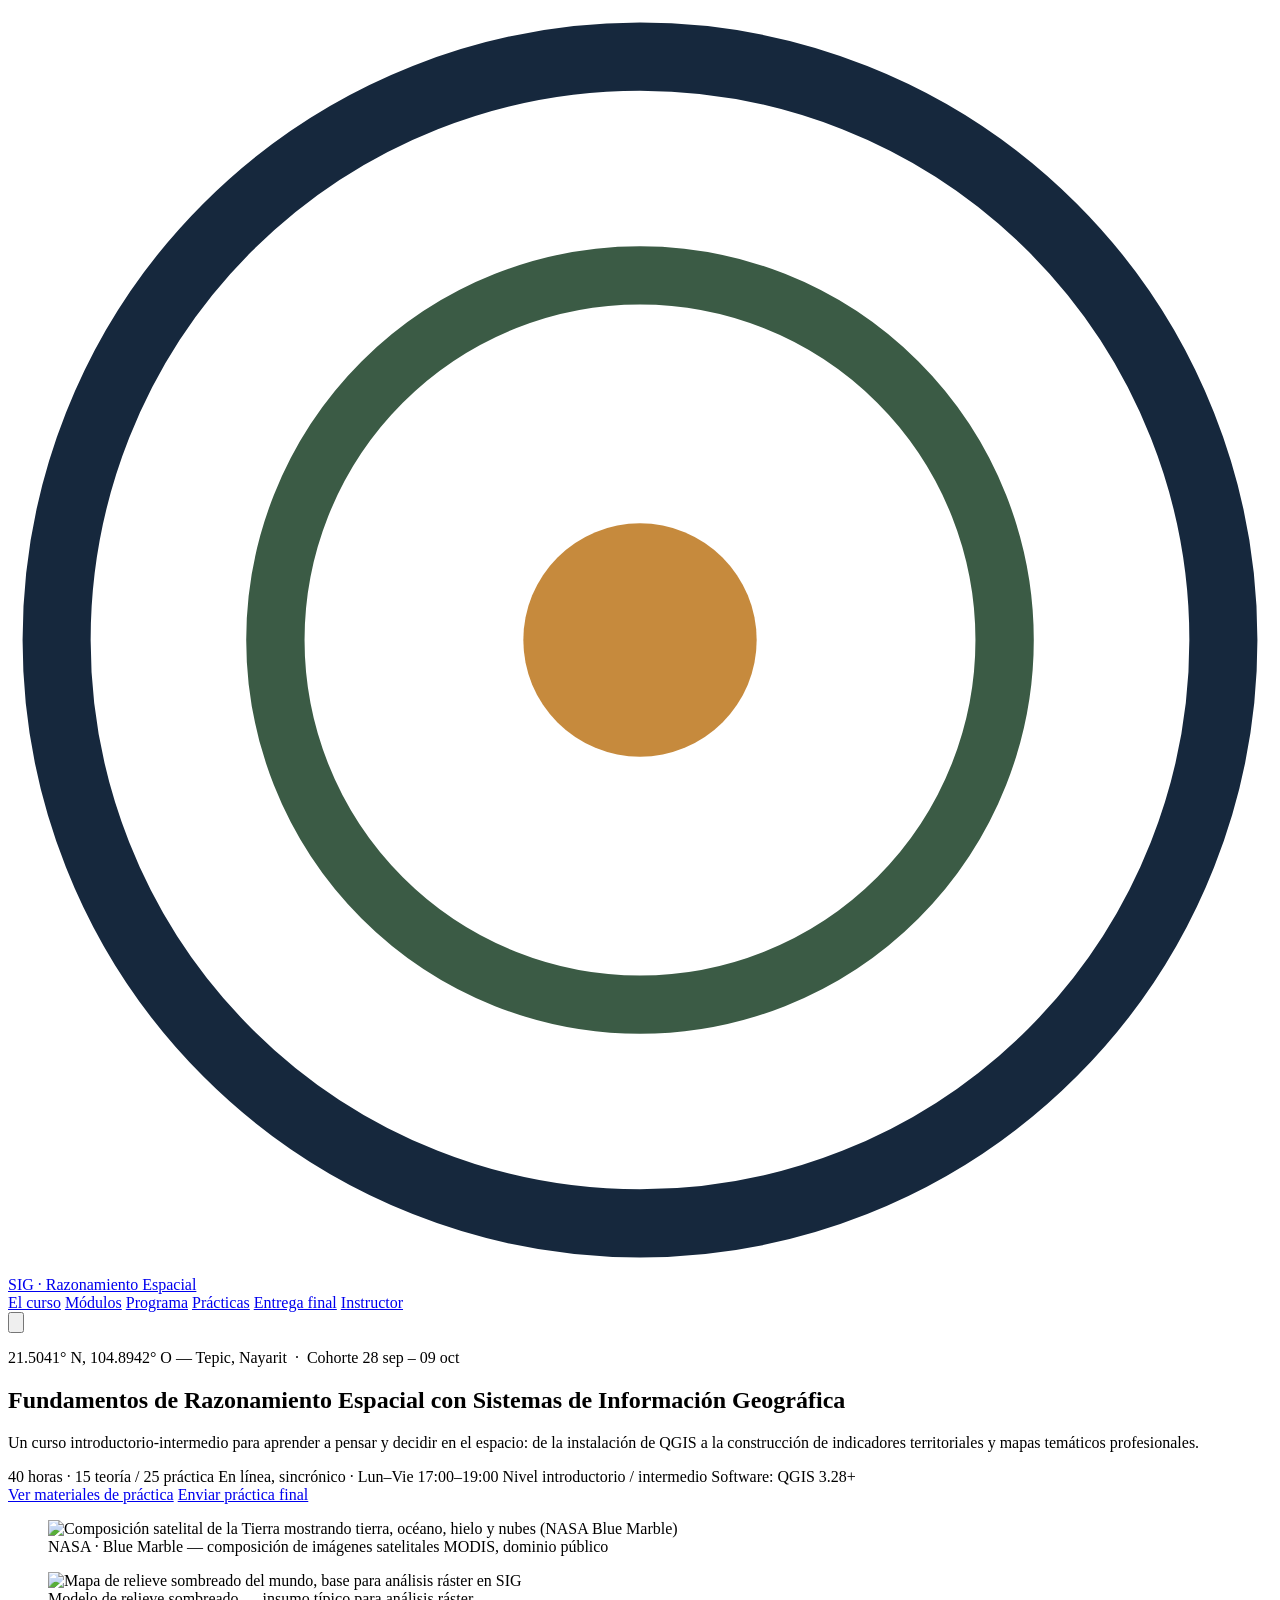
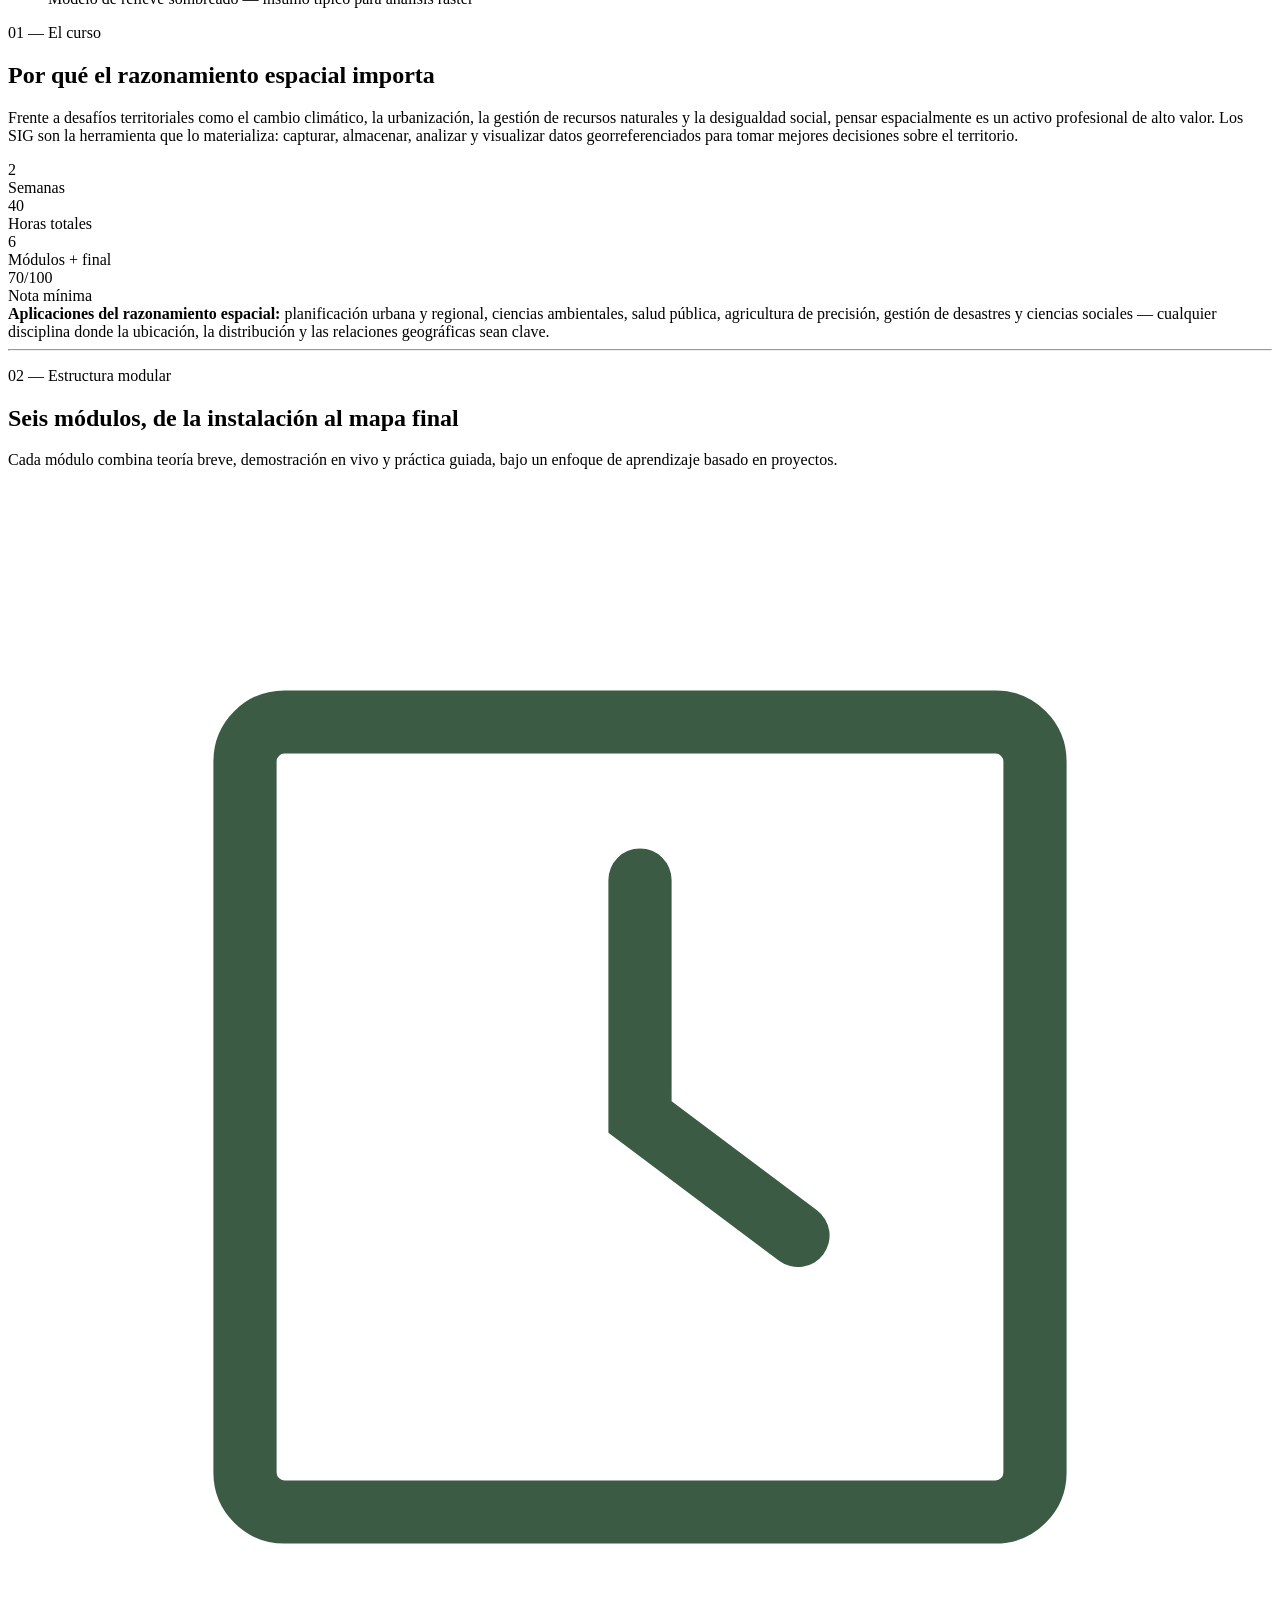
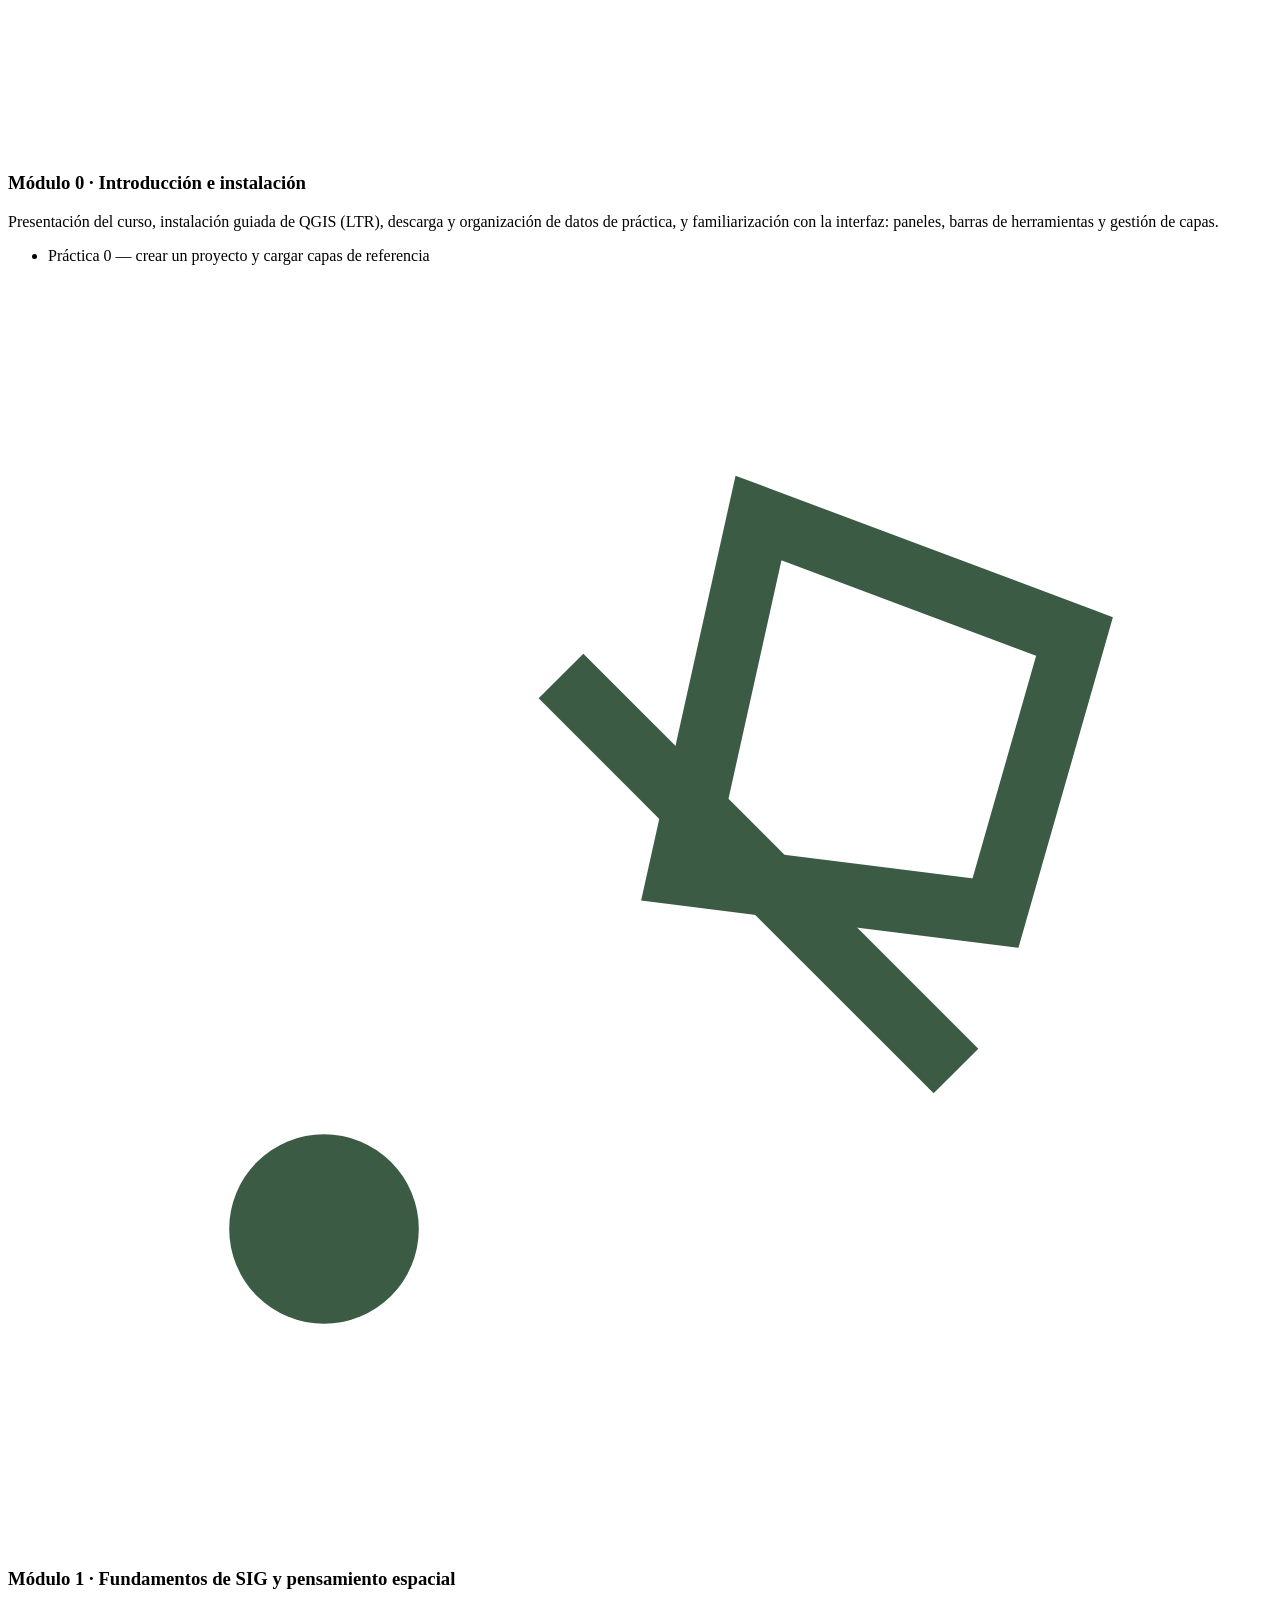
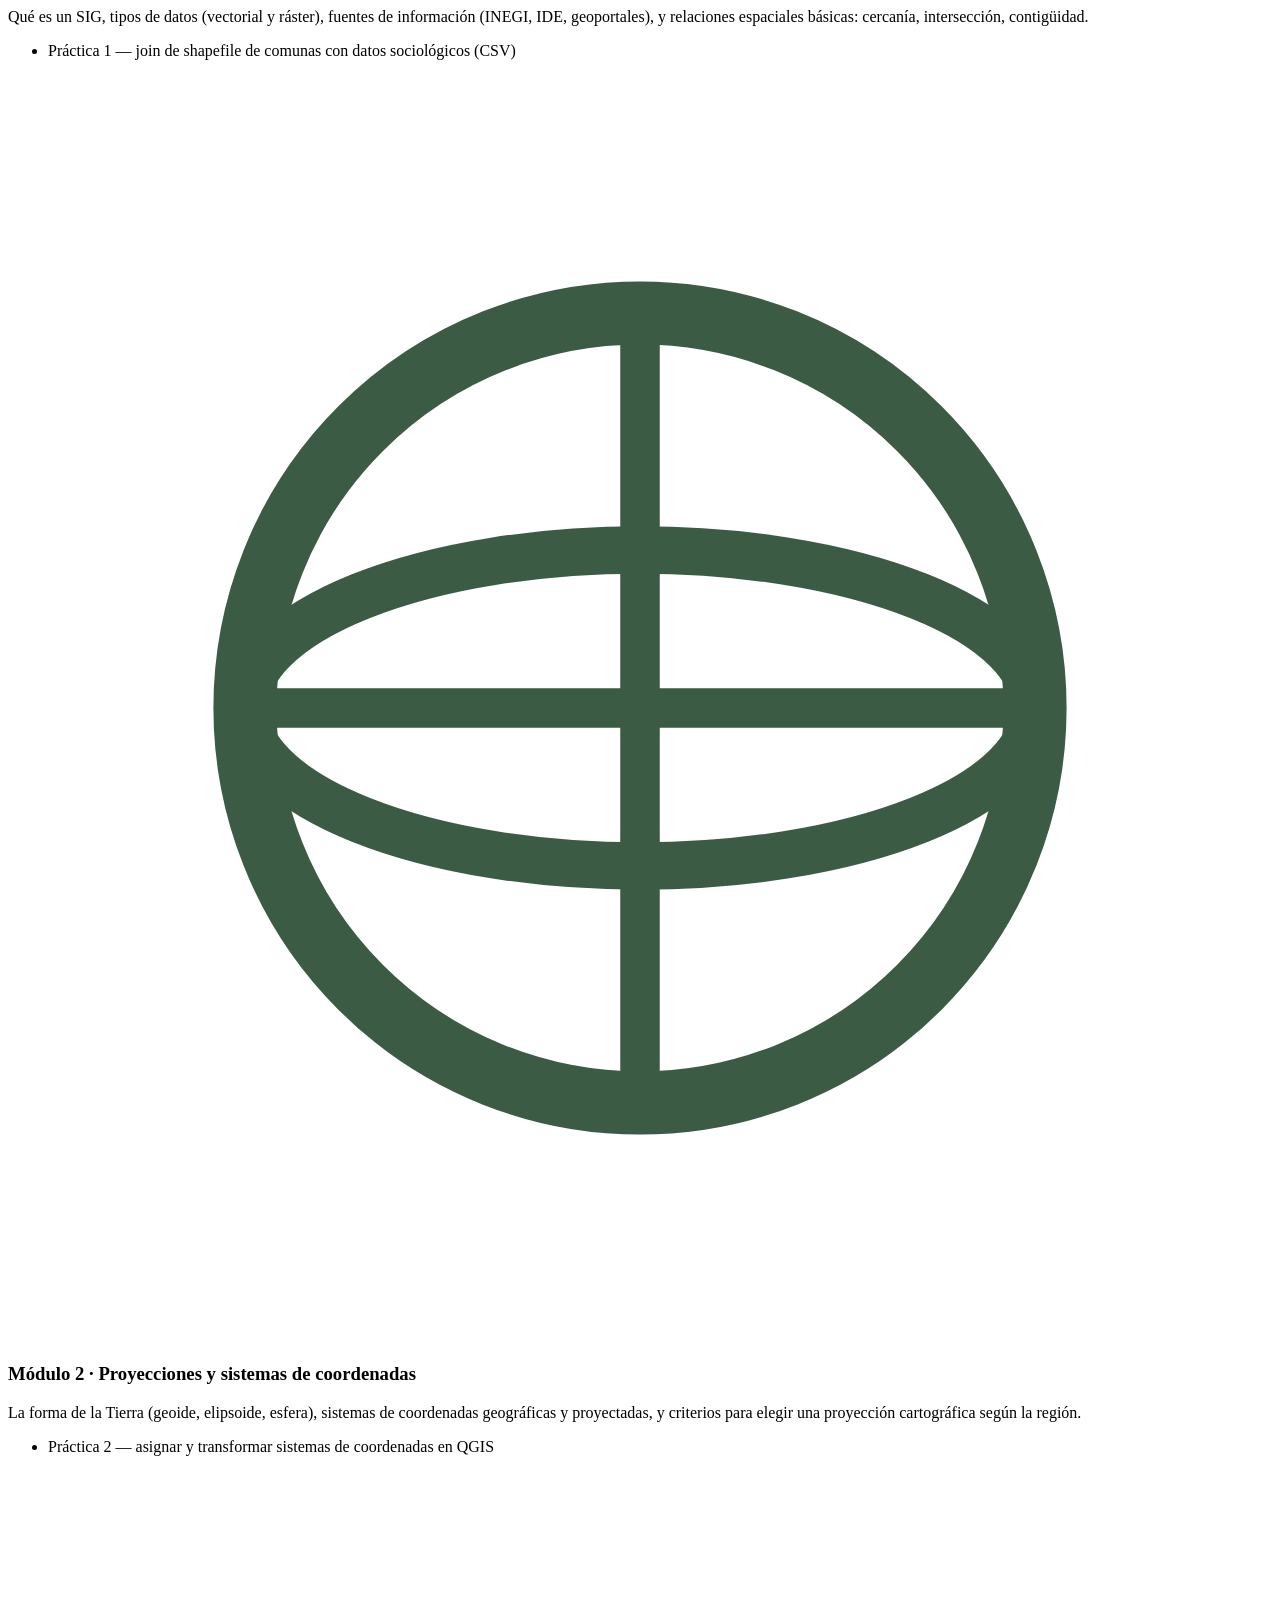
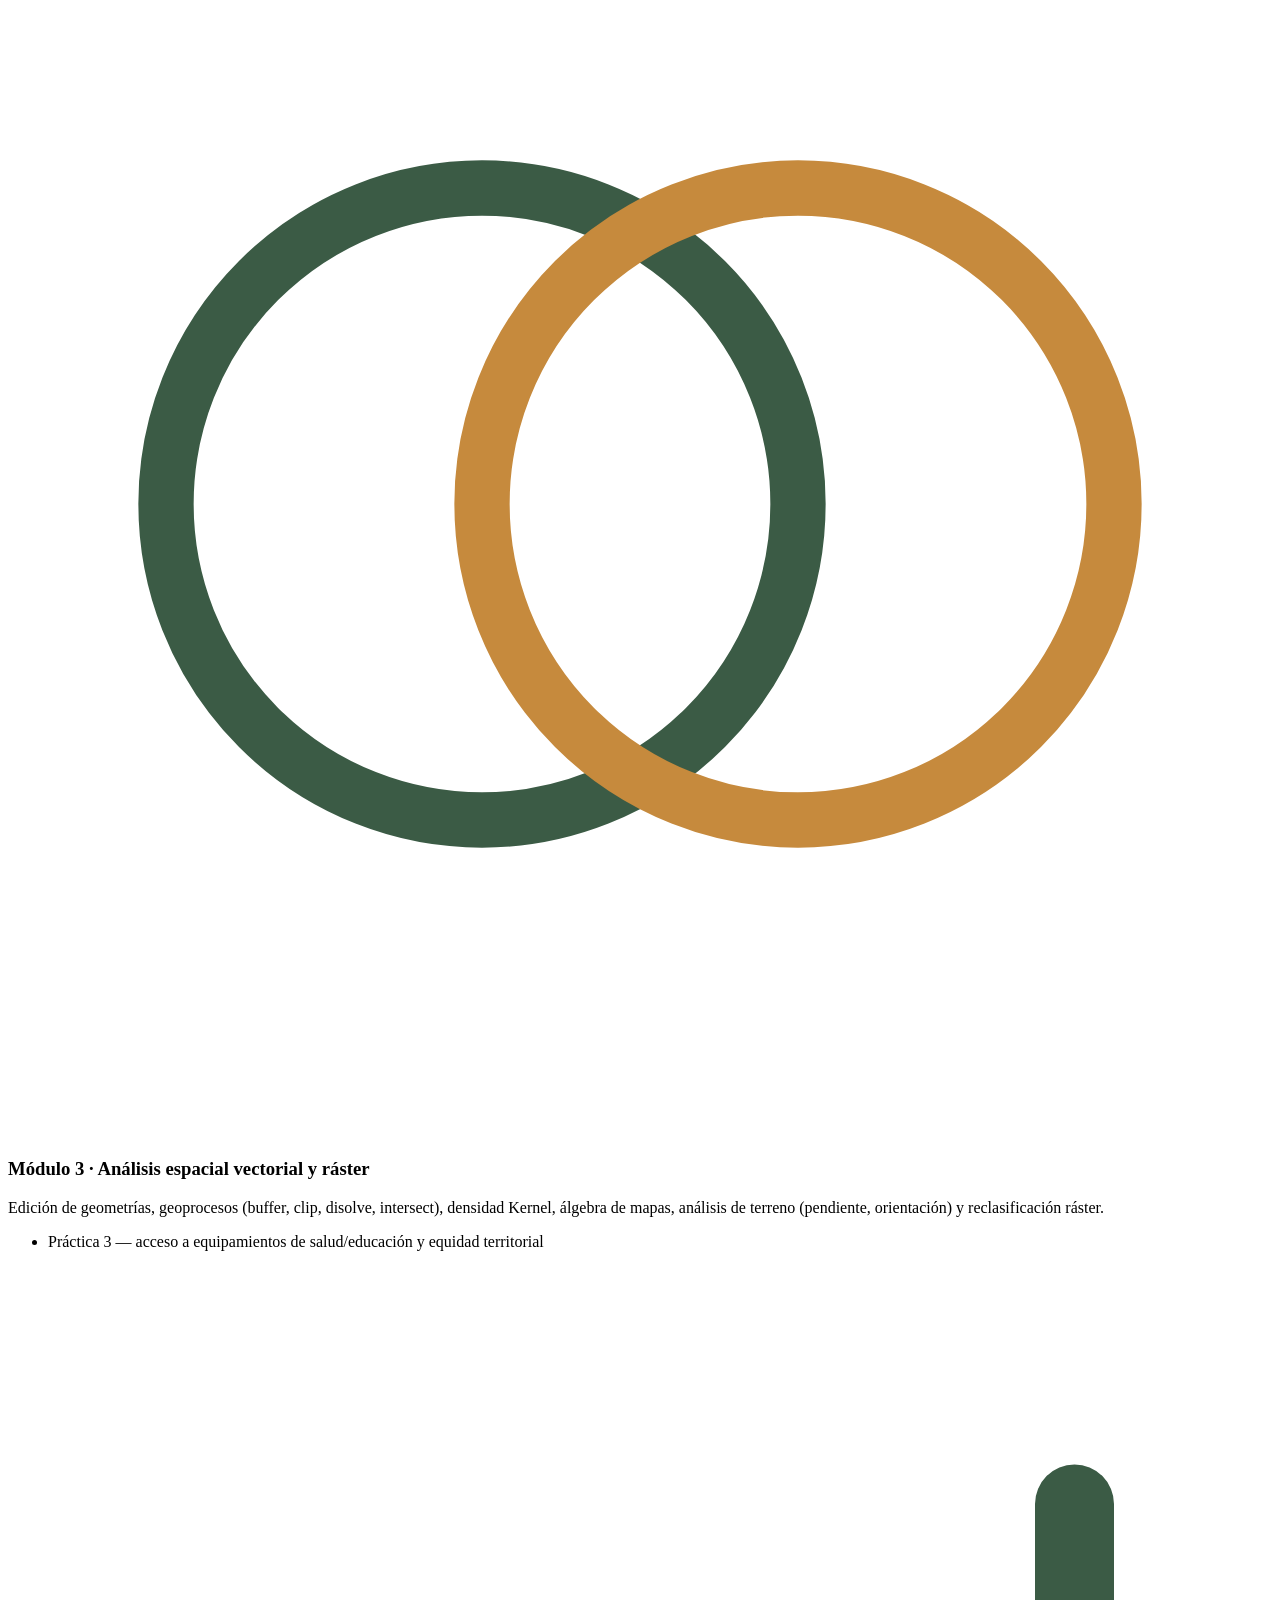
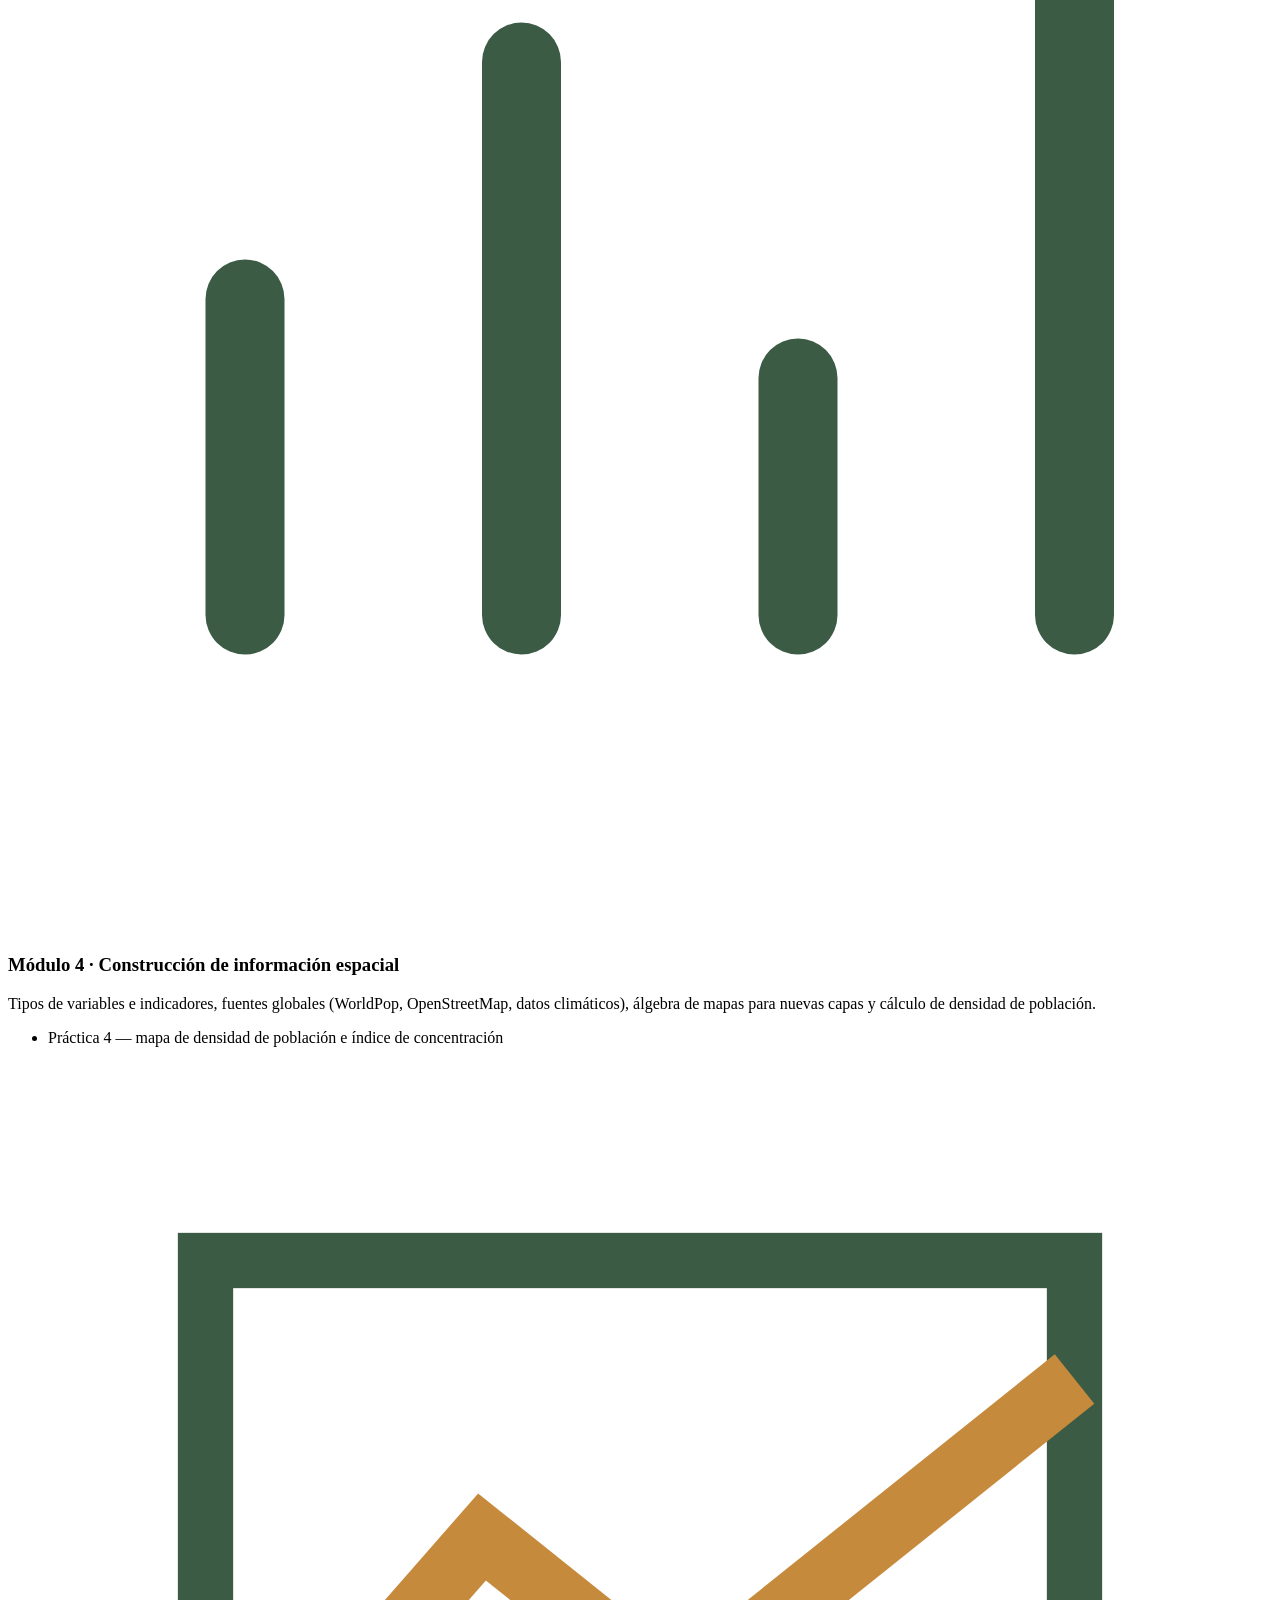
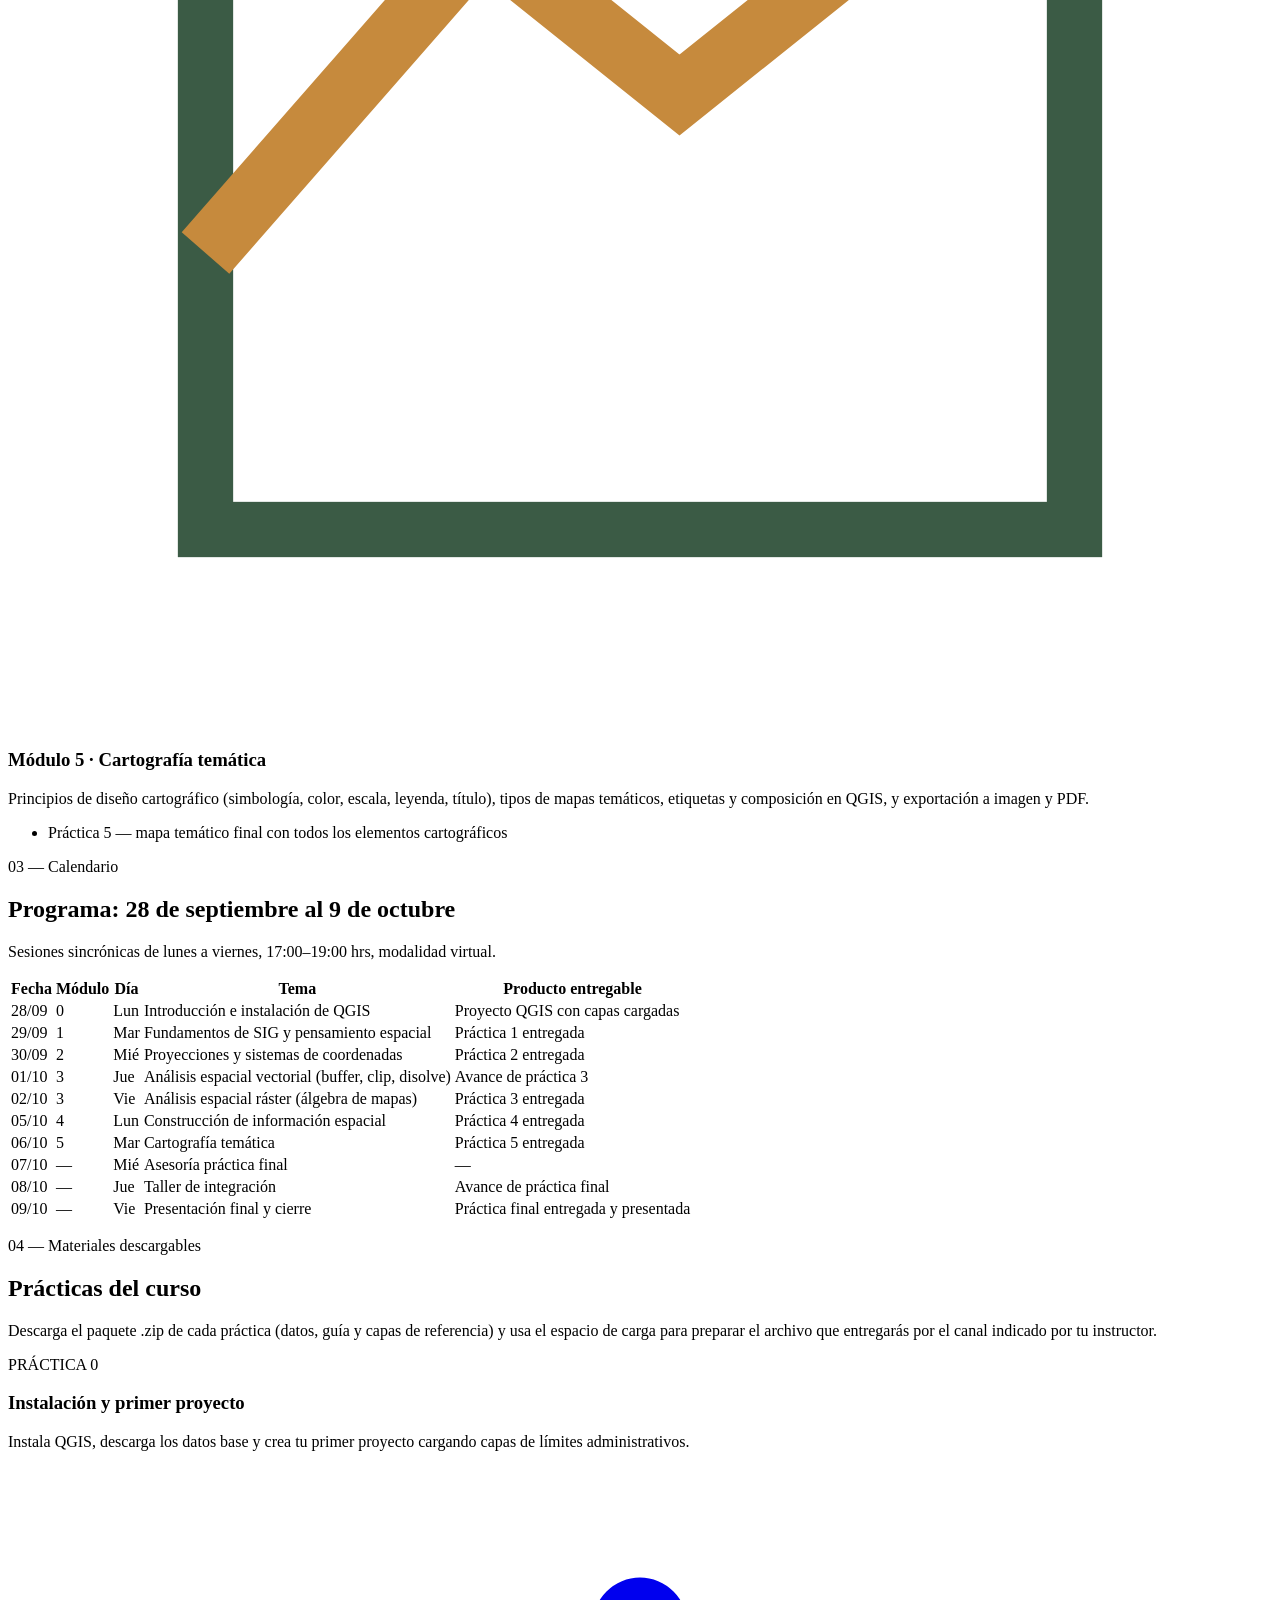
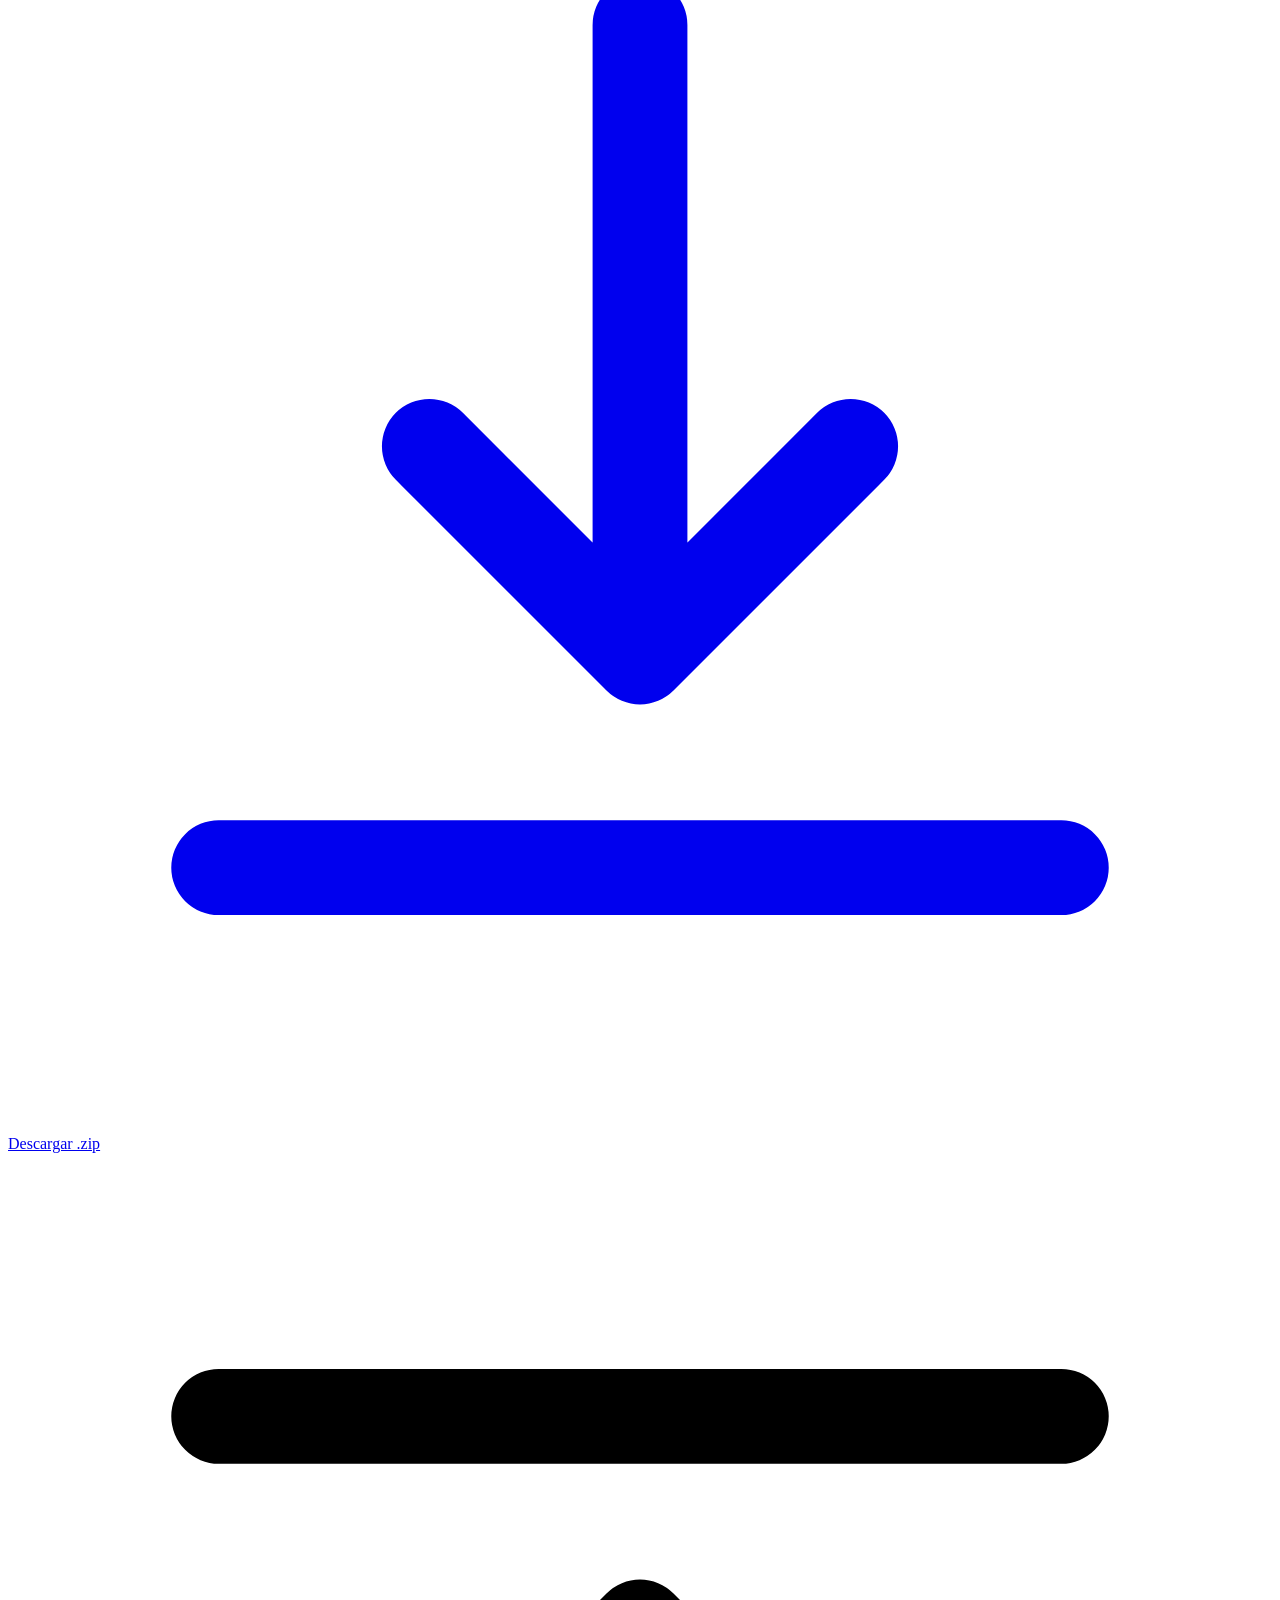
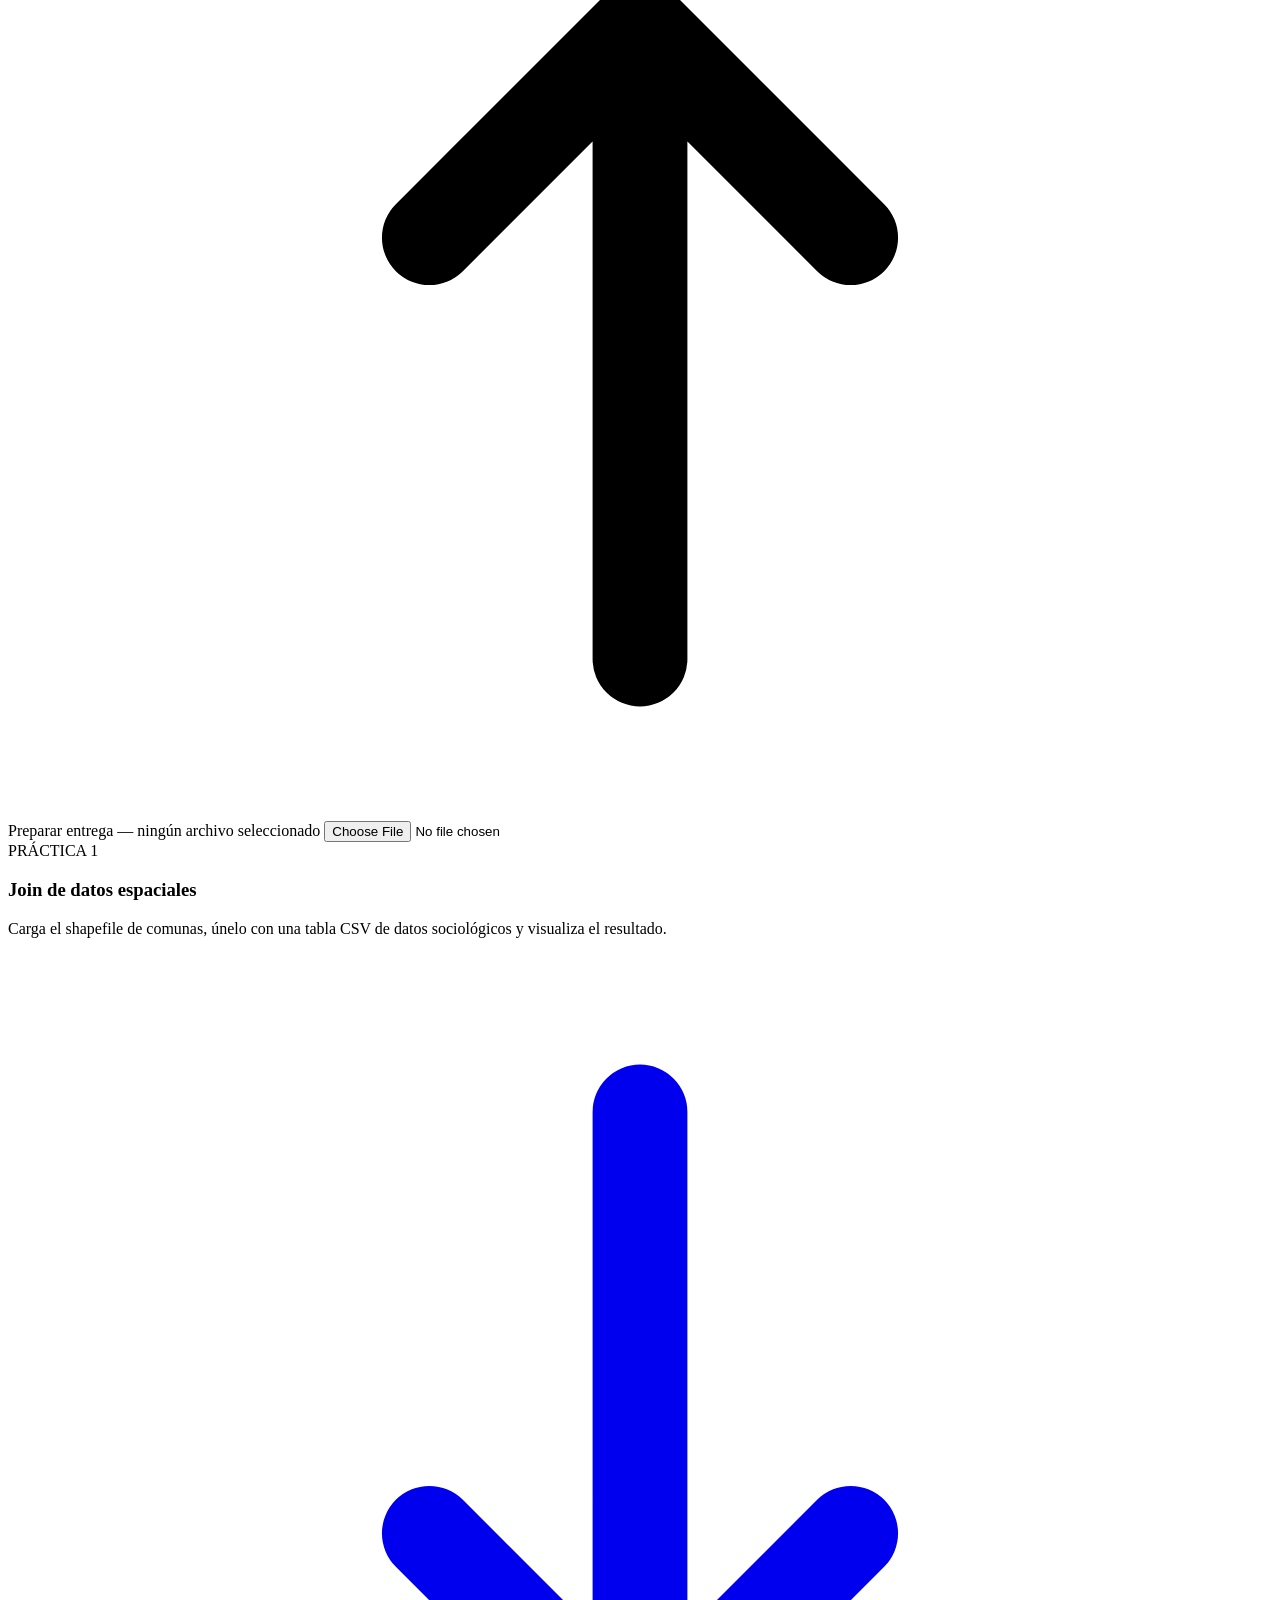
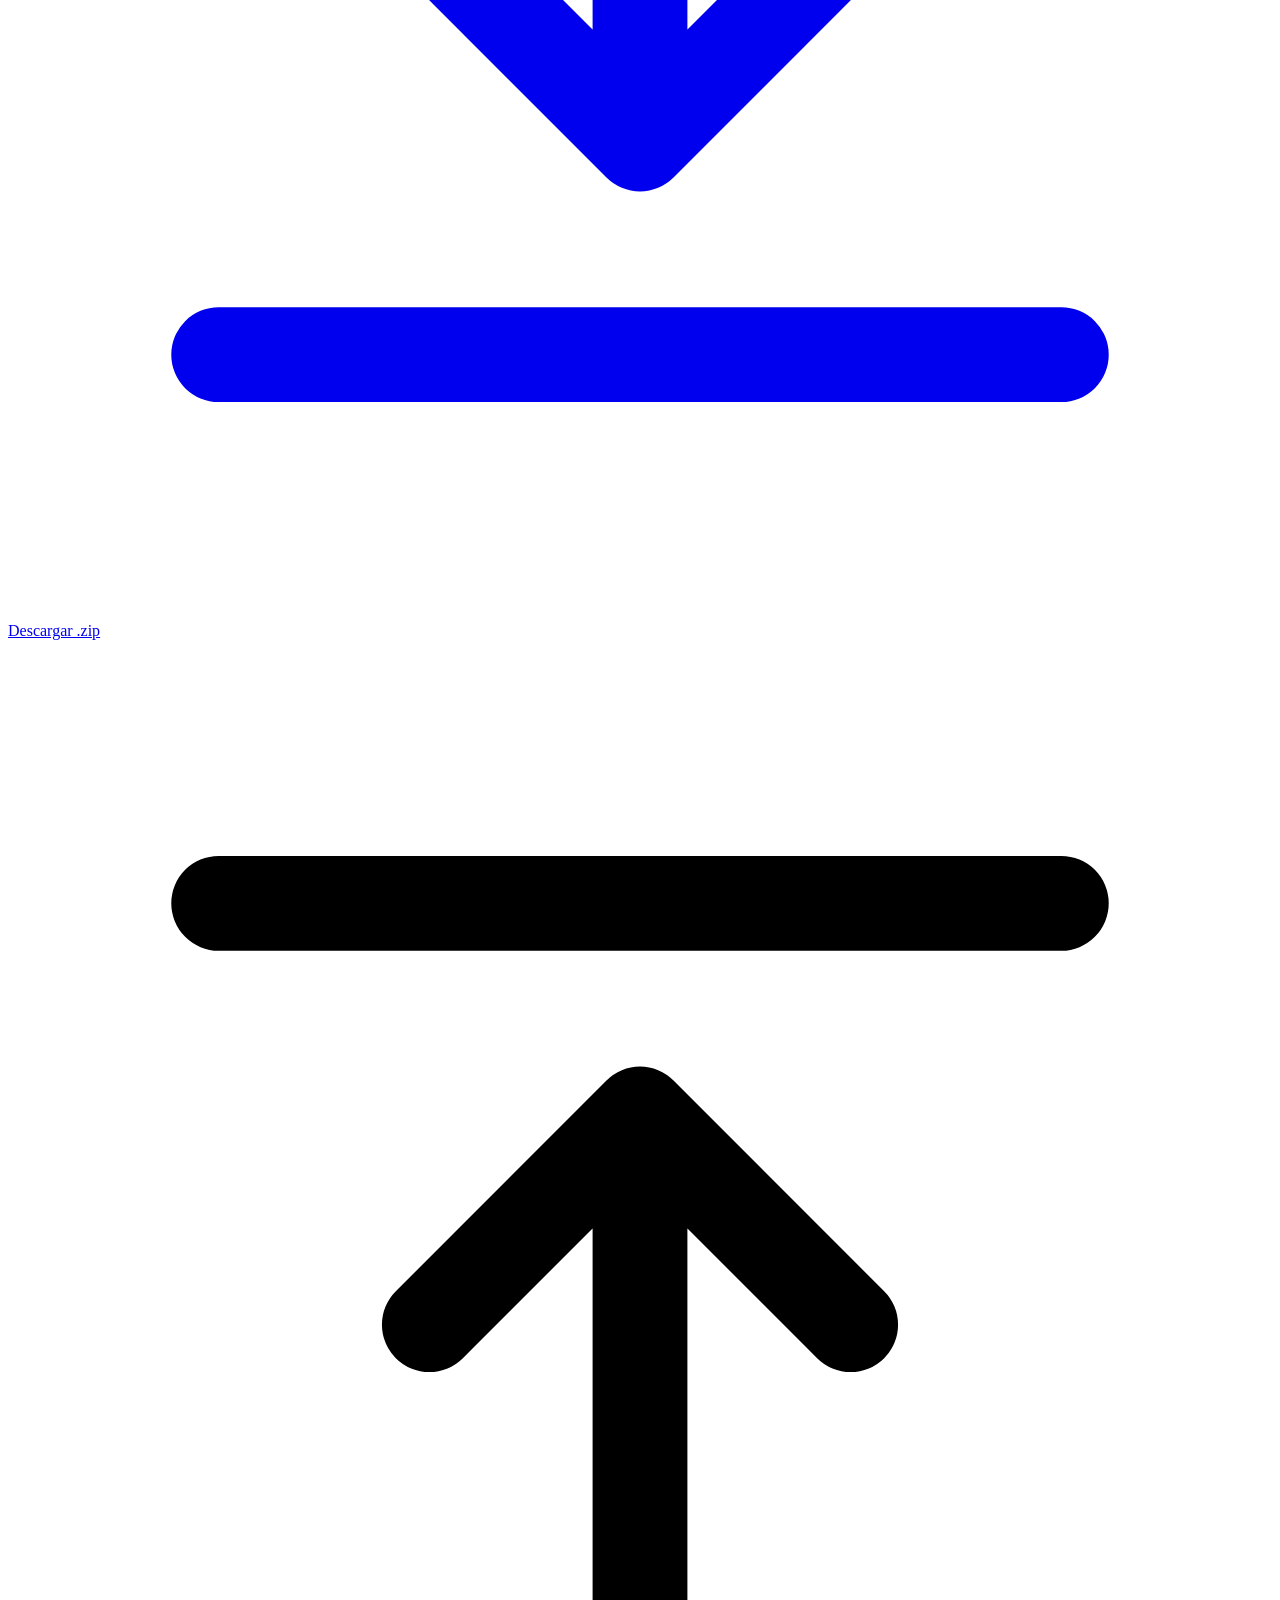
==== commit 582e4a7c: "Actualizado" ====
--- a/index.html
+++ b/index.html
@@ -1,402 +1,510 @@
 <!DOCTYPE html>
 <html lang="es">
 <head>
-  <meta charset="UTF-8">
-  <meta name="viewport" content="width=device-width, initial-scale=1.0">
-  <title>Fundamentos de Razonamiento Espacial con SIG y GeoDa</title>
-  <meta name="description" content="Curso introductorio de Sistemas de Informacion Geografica y GeoDa para sociologos e investigadores en ciencias sociales">
-  <link rel="preconnect" href="https://fonts.googleapis.com">
-  <link href="https://fonts.googleapis.com/css2?family=Inter:wght@400;500;600;700&family=Space+Grotesk:wght@500;600;700&display=swap" rel="stylesheet">
-  <link rel="stylesheet" href="css/style.css">
-  <link rel="icon" href="data:image/svg+xml,<svg xmlns='http://www.w3.org/2000/svg' viewBox='0 0 100 100'><text y='.9em' font-size='90'>🗺️</text></svg>">
+<meta charset="UTF-8">
+<meta name="viewport" content="width=device-width, initial-scale=1.0">
+<title>Fundamentos de Razonamiento Espacial con SIG — Curso</title>
+<meta name="description" content="Curso introductorio-intermedio de razonamiento espacial y Sistemas de Información Geográfica con QGIS. Módulos, prácticas descargables y entrega final.">
+<link rel="icon" href="data:image/svg+xml,<svg xmlns=%22http://www.w3.org/2000/svg%22 viewBox=%220 0 24 24%22><rect width=%2224%22 height=%2224%22 fill=%22%2316283D%22/><path d=%22M4 16 L9 8 L13 13 L20 5%22 stroke=%22%23C68A3D%22 stroke-width=%222%22 fill=%22none%22/></svg>">
+<link rel="stylesheet" href="css/style.css">
 </head>
 <body>
 
-  <!-- NAVBAR -->
-  <nav class="navbar">
-    <div class="container">
-      <a href="index.html" class="navbar-brand">
-        <span class="logo-icon">🗺️</span>
-        SIG + GeoDa
+<!-- ============ HEADER ============ -->
+<header class="site-header">
+  <div class="wrap">
+    <a href="#top" class="brand">
+      <svg class="brand-mark" viewBox="0 0 26 26" fill="none" xmlns="http://www.w3.org/2000/svg" aria-hidden="true">
+        <circle cx="13" cy="13" r="12" stroke="#16283D" stroke-width="1.4"/>
+        <circle cx="13" cy="13" r="7.5" stroke="#3B5B45" stroke-width="1.2"/>
+        <circle cx="13" cy="13" r="2.4" fill="#C68A3D"/>
+      </svg>
+      SIG · Razonamiento Espacial
+    </a>
+    <nav class="main-nav" aria-label="Navegación principal">
+      <a href="#curso">El curso</a>
+      <a href="#modulos">Módulos</a>
+      <a href="#programa">Programa</a>
+      <a href="#practicas">Prácticas</a>
+      <a href="#entrega-final">Entrega final</a>
+      <a href="#instructor">Instructor</a>
+    </nav>
+    <button class="nav-toggle" aria-label="Abrir menú" aria-expanded="false">
+      <svg viewBox="0 0 24 24" fill="none" xmlns="http://www.w3.org/2000/svg"><path d="M3 6h18M3 12h18M3 18h18" stroke="#16283D" stroke-width="1.8" stroke-linecap="round"/></svg>
+    </button>
+  </div>
+</header>
+
+<!-- ============ HERO ============ -->
+<section class="hero" id="top">
+  <span class="crop tl" aria-hidden="true"></span>
+  <span class="crop tr" aria-hidden="true"></span>
+  <span class="crop bl" aria-hidden="true"></span>
+  <span class="crop br" aria-hidden="true"></span>
+  <div class="wrap hero-inner">
+    <p class="coord">21.5041° N, 104.8942° O — Tepic, Nayarit &nbsp;·&nbsp; Cohorte 28 sep – 09 oct</p>
+    <h1>Fundamentos de Razonamiento Espacial con Sistemas de Información Geográfica</h1>
+    <p class="lede">Un curso introductorio-intermedio para aprender a pensar y decidir en el espacio: de la instalación de QGIS a la construcción de indicadores territoriales y mapas temáticos profesionales.</p>
+    <div class="hero-meta">
+      <span class="chip">40 horas · 15 teoría / 25 práctica</span>
+      <span class="chip">En línea, sincrónico · Lun–Vie 17:00–19:00</span>
+      <span class="chip">Nivel introductorio / intermedio</span>
+      <span class="chip">Software: QGIS 3.28+</span>
+    </div>
+    <div class="hero-cta">
+      <a href="#practicas" class="btn btn-primary">Ver materiales de práctica</a>
+      <a href="#entrega-final" class="btn btn-outline">Enviar práctica final</a>
+    </div>
+  </div>
+</section>
+
+<!-- ============ BANDA DE IMÁGENES (satélite / GIS) ============ -->
+<div class="image-band">
+  <figure>
+    <img src="https://commons.wikimedia.org/wiki/Special:FilePath/Land_ocean_ice_cloud_hires.jpg?width=1200" alt="Composición satelital de la Tierra mostrando tierra, océano, hielo y nubes (NASA Blue Marble)" loading="lazy">
+    <figcaption>NASA · Blue Marble — composición de imágenes satelitales MODIS, dominio público</figcaption>
+  </figure>
+  <figure>
+    <img src="https://commons.wikimedia.org/wiki/Special:FilePath/Relief_World_Map_by_maps-for-free.jpg?width=900" alt="Mapa de relieve sombreado del mundo, base para análisis ráster en SIG" loading="lazy">
+    <figcaption>Modelo de relieve sombreado — insumo típico para análisis ráster</figcaption>
+  </figure>
+</div>
+
+<!-- ============ EL CURSO — RESUMEN ============ -->
+<section id="curso">
+  <div class="wrap">
+    <div class="section-head reveal">
+      <p class="coord">01 — El curso</p>
+      <h2>Por qué el razonamiento espacial importa</h2>
+      <p>Frente a desafíos territoriales como el cambio climático, la urbanización, la gestión de recursos naturales y la desigualdad social, pensar espacialmente es un activo profesional de alto valor. Los SIG son la herramienta que lo materializa: capturar, almacenar, analizar y visualizar datos georreferenciados para tomar mejores decisiones sobre el territorio.</p>
+    </div>
+
+    <div class="stat-grid reveal">
+      <div class="stat"><div class="n">2</div><div class="l">Semanas</div></div>
+      <div class="stat"><div class="n">40</div><div class="l">Horas totales</div></div>
+      <div class="stat"><div class="n">6</div><div class="l">Módulos + final</div></div>
+      <div class="stat"><div class="n">70/100</div><div class="l">Nota mínima</div></div>
+    </div>
+
+    <div class="note reveal">
+      <strong>Aplicaciones del razonamiento espacial:</strong> planificación urbana y regional, ciencias ambientales, salud pública, agricultura de precisión, gestión de desastres y ciencias sociales — cualquier disciplina donde la ubicación, la distribución y las relaciones geográficas sean clave.
+    </div>
+  </div>
+</section>
+
+<hr class="divider">
+
+<!-- ============ MÓDULOS ============ -->
+<section id="modulos">
+  <div class="wrap">
+    <div class="section-head reveal">
+      <p class="coord">02 — Estructura modular</p>
+      <h2>Seis módulos, de la instalación al mapa final</h2>
+      <p>Cada módulo combina teoría breve, demostración en vivo y práctica guiada, bajo un enfoque de aprendizaje basado en proyectos.</p>
+    </div>
+
+    <div class="legend-list reveal">
+
+      <article class="legend-item">
+        <div class="legend-glyph" aria-hidden="true">
+          <svg viewBox="0 0 32 32" fill="none" xmlns="http://www.w3.org/2000/svg"><rect x="6" y="6" width="20" height="20" rx="1" stroke="#3B5B45" stroke-width="1.6"/><path d="M16 10v6l4 3" stroke="#3B5B45" stroke-width="1.6" stroke-linecap="round"/></svg>
+        </div>
+        <div>
+          <h3>Módulo 0 <span class="mod-tag">· Introducción e instalación</span></h3>
+          <p>Presentación del curso, instalación guiada de QGIS (LTR), descarga y organización de datos de práctica, y familiarización con la interfaz: paneles, barras de herramientas y gestión de capas.</p>
+          <ul><li>Práctica 0 — crear un proyecto y cargar capas de referencia</li></ul>
+        </div>
+      </article>
+
+      <article class="legend-item">
+        <div class="legend-glyph" aria-hidden="true">
+          <svg viewBox="0 0 32 32" fill="none" xmlns="http://www.w3.org/2000/svg">
+            <circle cx="8" cy="24" r="2.4" fill="#3B5B45"/>
+            <path d="M14 10 L24 20" stroke="#3B5B45" stroke-width="1.6"/>
+            <polygon points="19,6 27,9 25,16 17,15" stroke="#3B5B45" stroke-width="1.6" fill="none"/>
+          </svg>
+        </div>
+        <div>
+          <h3>Módulo 1 <span class="mod-tag">· Fundamentos de SIG y pensamiento espacial</span></h3>
+          <p>Qué es un SIG, tipos de datos (vectorial y ráster), fuentes de información (INEGI, IDE, geoportales), y relaciones espaciales básicas: cercanía, intersección, contigüidad.</p>
+          <ul><li>Práctica 1 — join de shapefile de comunas con datos sociológicos (CSV)</li></ul>
+        </div>
+      </article>
+
+      <article class="legend-item">
+        <div class="legend-glyph" aria-hidden="true">
+          <svg viewBox="0 0 32 32" fill="none" xmlns="http://www.w3.org/2000/svg"><circle cx="16" cy="16" r="10" stroke="#3B5B45" stroke-width="1.6"/><ellipse cx="16" cy="16" rx="10" ry="4" stroke="#3B5B45" stroke-width="1.2"/><path d="M16 6v20M6 16h20" stroke="#3B5B45" stroke-width="1"/></svg>
+        </div>
+        <div>
+          <h3>Módulo 2 <span class="mod-tag">· Proyecciones y sistemas de coordenadas</span></h3>
+          <p>La forma de la Tierra (geoide, elipsoide, esfera), sistemas de coordenadas geográficas y proyectadas, y criterios para elegir una proyección cartográfica según la región.</p>
+          <ul><li>Práctica 2 — asignar y transformar sistemas de coordenadas en QGIS</li></ul>
+        </div>
+      </article>
+
+      <article class="legend-item">
+        <div class="legend-glyph" aria-hidden="true">
+          <svg viewBox="0 0 32 32" fill="none" xmlns="http://www.w3.org/2000/svg"><circle cx="12" cy="16" r="8" stroke="#3B5B45" stroke-width="1.4"/><circle cx="20" cy="16" r="8" stroke="#C68A3D" stroke-width="1.4"/></svg>
+        </div>
+        <div>
+          <h3>Módulo 3 <span class="mod-tag">· Análisis espacial vectorial y ráster</span></h3>
+          <p>Edición de geometrías, geoprocesos (buffer, clip, disolve, intersect), densidad Kernel, álgebra de mapas, análisis de terreno (pendiente, orientación) y reclasificación ráster.</p>
+          <ul><li>Práctica 3 — acceso a equipamientos de salud/educación y equidad territorial</li></ul>
+        </div>
+      </article>
+
+      <article class="legend-item">
+        <div class="legend-glyph" aria-hidden="true">
+          <svg viewBox="0 0 32 32" fill="none" xmlns="http://www.w3.org/2000/svg"><path d="M6 24V16M13 24V10M20 24V18M27 24V6" stroke="#3B5B45" stroke-width="2" stroke-linecap="round"/></svg>
+        </div>
+        <div>
+          <h3>Módulo 4 <span class="mod-tag">· Construcción de información espacial</span></h3>
+          <p>Tipos de variables e indicadores, fuentes globales (WorldPop, OpenStreetMap, datos climáticos), álgebra de mapas para nuevas capas y cálculo de densidad de población.</p>
+          <ul><li>Práctica 4 — mapa de densidad de población e índice de concentración</li></ul>
+        </div>
+      </article>
+
+      <article class="legend-item">
+        <div class="legend-glyph" aria-hidden="true">
+          <svg viewBox="0 0 32 32" fill="none" xmlns="http://www.w3.org/2000/svg"><rect x="5" y="5" width="22" height="22" stroke="#3B5B45" stroke-width="1.4"/><path d="M5 20 L12 12 L17 16 L27 8" stroke="#C68A3D" stroke-width="1.6" fill="none"/></svg>
+        </div>
+        <div>
+          <h3>Módulo 5 <span class="mod-tag">· Cartografía temática</span></h3>
+          <p>Principios de diseño cartográfico (simbología, color, escala, leyenda, título), tipos de mapas temáticos, etiquetas y composición en QGIS, y exportación a imagen y PDF.</p>
+          <ul><li>Práctica 5 — mapa temático final con todos los elementos cartográficos</li></ul>
+        </div>
+      </article>
+
+    </div>
+  </div>
+</section>
+
+<!-- ============ PROGRAMA ============ -->
+<section class="band-teal" id="programa">
+  <div class="wrap">
+    <div class="section-head reveal">
+      <p class="coord">03 — Calendario</p>
+      <h2>Programa: 28 de septiembre al 9 de octubre</h2>
+      <p>Sesiones sincrónicas de lunes a viernes, 17:00–19:00 hrs, modalidad virtual.</p>
+    </div>
+    <div class="table-wrap reveal">
+      <table class="schedule">
+        <thead>
+          <tr><th>Fecha</th><th>Módulo</th><th>Día</th><th>Tema</th><th>Producto entregable</th></tr>
+        </thead>
+        <tbody>
+          <tr><td class="date">28/09</td><td class="mod">0</td><td>Lun</td><td>Introducción e instalación de QGIS</td><td>Proyecto QGIS con capas cargadas</td></tr>
+          <tr><td class="date">29/09</td><td class="mod">1</td><td>Mar</td><td>Fundamentos de SIG y pensamiento espacial</td><td>Práctica 1 entregada</td></tr>
+          <tr><td class="date">30/09</td><td class="mod">2</td><td>Mié</td><td>Proyecciones y sistemas de coordenadas</td><td>Práctica 2 entregada</td></tr>
+          <tr><td class="date">01/10</td><td class="mod">3</td><td>Jue</td><td>Análisis espacial vectorial (buffer, clip, disolve)</td><td>Avance de práctica 3</td></tr>
+          <tr><td class="date">02/10</td><td class="mod">3</td><td>Vie</td><td>Análisis espacial ráster (álgebra de mapas)</td><td>Práctica 3 entregada</td></tr>
+          <tr><td class="date">05/10</td><td class="mod">4</td><td>Lun</td><td>Construcción de información espacial</td><td>Práctica 4 entregada</td></tr>
+          <tr><td class="date">06/10</td><td class="mod">5</td><td>Mar</td><td>Cartografía temática</td><td>Práctica 5 entregada</td></tr>
+          <tr><td class="date">07/10</td><td class="mod">—</td><td>Mié</td><td>Asesoría práctica final</td><td>—</td></tr>
+          <tr><td class="date">08/10</td><td class="mod">—</td><td>Jue</td><td>Taller de integración</td><td>Avance de práctica final</td></tr>
+          <tr><td class="date">09/10</td><td class="mod">—</td><td>Vie</td><td>Presentación final y cierre</td><td>Práctica final entregada y presentada</td></tr>
+        </tbody>
+      </table>
+    </div>
+  </div>
+</section>
+
+<!-- ============ PRÁCTICAS ============ -->
+<section id="practicas">
+  <div class="wrap">
+    <div class="section-head reveal">
+      <p class="coord">04 — Materiales descargables</p>
+      <h2>Prácticas del curso</h2>
+      <p>Descarga el paquete .zip de cada práctica (datos, guía y capas de referencia) y usa el espacio de carga para preparar el archivo que entregarás por el canal indicado por tu instructor.</p>
+    </div>
+
+    <div class="practicas-grid reveal">
+
+      <div class="practica-card">
+        <span class="idx">PRÁCTICA 0</span>
+        <h3>Instalación y primer proyecto</h3>
+        <p>Instala QGIS, descarga los datos base y crea tu primer proyecto cargando capas de límites administrativos.</p>
+        <div class="card-actions">
+          <a class="btn btn-line btn-sm" href="materiales/practica-0.zip" download>
+            <svg viewBox="0 0 24 24" fill="none" xmlns="http://www.w3.org/2000/svg"><path d="M12 3v12m0 0-4-4m4 4 4-4M4 19h16" stroke="currentColor" stroke-width="1.8" stroke-linecap="round" stroke-linejoin="round"/></svg>
+            Descargar .zip
+          </a>
+        </div>
+        <label class="upload-slot" tabindex="0">
+          <svg viewBox="0 0 24 24" fill="none" xmlns="http://www.w3.org/2000/svg"><path d="M12 21V9m0 0-4 4m4-4 4 4M4 5h16" stroke="currentColor" stroke-width="1.8" stroke-linecap="round" stroke-linejoin="round"/></svg>
+          <span>
+            Preparar entrega — <span class="fname">ningún archivo seleccionado</span>
+            <input type="file">
+          </span>
+        </label>
+      </div>
+
+      <div class="practica-card">
+        <span class="idx">PRÁCTICA 1</span>
+        <h3>Join de datos espaciales</h3>
+        <p>Carga el shapefile de comunas, únelo con una tabla CSV de datos sociológicos y visualiza el resultado.</p>
+        <div class="card-actions">
+          <a class="btn btn-line btn-sm" href="materiales/practica-1.zip" download>
+            <svg viewBox="0 0 24 24" fill="none" xmlns="http://www.w3.org/2000/svg"><path d="M12 3v12m0 0-4-4m4 4 4-4M4 19h16" stroke="currentColor" stroke-width="1.8" stroke-linecap="round" stroke-linejoin="round"/></svg>
+            Descargar .zip
+          </a>
+        </div>
+        <label class="upload-slot" tabindex="0">
+          <svg viewBox="0 0 24 24" fill="none" xmlns="http://www.w3.org/2000/svg"><path d="M12 21V9m0 0-4 4m4-4 4 4M4 5h16" stroke="currentColor" stroke-width="1.8" stroke-linecap="round" stroke-linejoin="round"/></svg>
+          <span>
+            Preparar entrega — <span class="fname">ningún archivo seleccionado</span>
+            <input type="file">
+          </span>
+        </label>
+      </div>
+
+      <div class="practica-card">
+        <span class="idx">PRÁCTICA 2</span>
+        <h3>Proyecciones y coordenadas</h3>
+        <p>Asigna y transforma sistemas de referencia en QGIS; identifica la proyección adecuada para distintas regiones.</p>
+        <div class="card-actions">
+          <a class="btn btn-line btn-sm" href="materiales/practica-2.zip" download>
+            <svg viewBox="0 0 24 24" fill="none" xmlns="http://www.w3.org/2000/svg"><path d="M12 3v12m0 0-4-4m4 4 4-4M4 19h16" stroke="currentColor" stroke-width="1.8" stroke-linecap="round" stroke-linejoin="round"/></svg>
+            Descargar .zip
+          </a>
+        </div>
+        <label class="upload-slot" tabindex="0">
+          <svg viewBox="0 0 24 24" fill="none" xmlns="http://www.w3.org/2000/svg"><path d="M12 21V9m0 0-4 4m4-4 4 4M4 5h16" stroke="currentColor" stroke-width="1.8" stroke-linecap="round" stroke-linejoin="round"/></svg>
+          <span>
+            Preparar entrega — <span class="fname">ningún archivo seleccionado</span>
+            <input type="file">
+          </span>
+        </label>
+      </div>
+
+      <div class="practica-card">
+        <span class="idx">PRÁCTICA 3</span>
+        <h3>Buffer, clip y equidad territorial</h3>
+        <p>Analiza el acceso a equipamientos de salud o educación mediante buffer y cruce con datos socioeconómicos.</p>
+        <div class="card-actions">
+          <a class="btn btn-line btn-sm" href="materiales/practica-3.zip" download>
+            <svg viewBox="0 0 24 24" fill="none" xmlns="http://www.w3.org/2000/svg"><path d="M12 3v12m0 0-4-4m4 4 4-4M4 19h16" stroke="currentColor" stroke-width="1.8" stroke-linecap="round" stroke-linejoin="round"/></svg>
+            Descargar .zip
+          </a>
+        </div>
+        <label class="upload-slot" tabindex="0">
+          <svg viewBox="0 0 24 24" fill="none" xmlns="http://www.w3.org/2000/svg"><path d="M12 21V9m0 0-4 4m4-4 4 4M4 5h16" stroke="currentColor" stroke-width="1.8" stroke-linecap="round" stroke-linejoin="round"/></svg>
+          <span>
+            Preparar entrega — <span class="fname">ningún archivo seleccionado</span>
+            <input type="file">
+          </span>
+        </label>
+      </div>
+
+      <div class="practica-card">
+        <span class="idx">PRÁCTICA 4</span>
+        <h3>Densidad de población</h3>
+        <p>Construye un mapa de densidad de población por municipio y calcula un índice de concentración.</p>
+        <div class="card-actions">
+          <a class="btn btn-line btn-sm" href="materiales/practica-4.zip" download>
+            <svg viewBox="0 0 24 24" fill="none" xmlns="http://www.w3.org/2000/svg"><path d="M12 3v12m0 0-4-4m4 4 4-4M4 19h16" stroke="currentColor" stroke-width="1.8" stroke-linecap="round" stroke-linejoin="round"/></svg>
+            Descargar .zip
+          </a>
+        </div>
+        <label class="upload-slot" tabindex="0">
+          <svg viewBox="0 0 24 24" fill="none" xmlns="http://www.w3.org/2000/svg"><path d="M12 21V9m0 0-4 4m4-4 4 4M4 5h16" stroke="currentColor" stroke-width="1.8" stroke-linecap="round" stroke-linejoin="round"/></svg>
+          <span>
+            Preparar entrega — <span class="fname">ningún archivo seleccionado</span>
+            <input type="file">
+          </span>
+        </label>
+      </div>
+
+      <div class="practica-card">
+        <span class="idx">PRÁCTICA 5</span>
+        <h3>Mapa temático final</h3>
+        <p>Elabora el mapa temático del indicador construido, con simbología, leyenda, escala, norte y título.</p>
+        <div class="card-actions">
+          <a class="btn btn-line btn-sm" href="materiales/practica-5.zip" download>
+            <svg viewBox="0 0 24 24" fill="none" xmlns="http://www.w3.org/2000/svg"><path d="M12 3v12m0 0-4-4m4 4 4-4M4 19h16" stroke="currentColor" stroke-width="1.8" stroke-linecap="round" stroke-linejoin="round"/></svg>
+            Descargar .zip
+          </a>
+        </div>
+        <label class="upload-slot" tabindex="0">
+          <svg viewBox="0 0 24 24" fill="none" xmlns="http://www.w3.org/2000/svg"><path d="M12 21V9m0 0-4 4m4-4 4 4M4 5h16" stroke="currentColor" stroke-width="1.8" stroke-linecap="round" stroke-linejoin="round"/></svg>
+          <span>
+            Preparar entrega — <span class="fname">ningún archivo seleccionado</span>
+            <input type="file">
+          </span>
+        </label>
+      </div>
+
+    </div>
+
+    <div class="note reveal">
+      <strong>Sobre la carga de archivos:</strong> este sitio se publica en GitHub Pages, un hosting estático sin servidor propio, por lo que no puede recibir ni almacenar archivos que suban los participantes. El recuadro de "preparar entrega" solo confirma el archivo elegido en tu propio navegador; la entrega real de las prácticas 0–5 se hace por el canal que indique el instructor (aula virtual, correo o carpeta compartida), y la <strong>práctica final</strong> se envía con el formulario de la siguiente sección.
+    </div>
+  </div>
+</section>
+
+<!-- ============ EVALUACIÓN ============ -->
+<section class="tight">
+  <div class="wrap">
+    <div class="section-head reveal">
+      <p class="coord">05 — Evaluación</p>
+      <h2>Cómo se pondera el curso</h2>
+    </div>
+    <div class="table-wrap reveal">
+      <table class="schedule">
+        <thead><tr><th>Aspecto</th><th>Ponderación</th><th>Descripción</th></tr></thead>
+        <tbody>
+          <tr><td>Asistencia</td><td class="mod">15%</td><td>Mínimo 80% de asistencia a sesiones sincrónicas.</td></tr>
+          <tr><td>Participación</td><td class="mod">15%</td><td>Intervenciones en clase, dudas, aportes en foros.</td></tr>
+          <tr><td>Prácticas (5)</td><td class="mod">40%</td><td>Entrega de prácticas 1 a 5 (8% cada una).</td></tr>
+          <tr><td>Práctica final</td><td class="mod">30%</td><td>Evaluación integradora según rúbrica.</td></tr>
+        </tbody>
+      </table>
+    </div>
+  </div>
+</section>
+
+<hr class="divider">
+
+<!-- ============ ENTREGA FINAL ============ -->
+<section id="entrega-final">
+  <div class="wrap">
+    <div class="section-head reveal">
+      <p class="coord">06 — Evaluación integradora</p>
+      <h2>Entrega de la práctica final</h2>
+      <p>Selecciona un problema territorial de tu interés, resuélvelo aplicando lo aprendido en el curso y envía tu trabajo con el formulario oficial.</p>
+    </div>
+
+    <div class="final-grid reveal">
+      <div>
+        <h3 style="font-family:var(--font-display); font-size:1.1rem; margin:0 0 12px;">Qué debes incluir</h3>
+        <ul style="color:#3c4a52; padding-left:18px; margin:0 0 26px;">
+          <li>Definición del problema y una pregunta espacial</li>
+          <li>Al menos una capa vectorial y una tabla de datos</li>
+          <li>Al menos dos geoprocesos (buffer, clip, disolve, etc.)</li>
+          <li>Un indicador espacial construido (densidad, accesibilidad, etc.)</li>
+          <li>Mapa temático final (PNG/JPG) y proyecto QGIS (.qgz)</li>
+          <li>Memoria explicativa breve (máximo 2 páginas)</li>
+        </ul>
+
+        <h3 style="font-family:var(--font-display); font-size:1.1rem; margin:0 0 12px;">Rúbrica (100 pts)</h3>
+        <div class="rubric">
+          <div class="rubric-row"><span>Definición del problema y pregunta espacial</span><span class="pts">15 pts</span></div>
+          <div class="rubric-row"><span>Calidad y pertinencia de los datos</span><span class="pts">15 pts</span></div>
+          <div class="rubric-row"><span>Aplicación correcta de geoprocesos</span><span class="pts">20 pts</span></div>
+          <div class="rubric-row"><span>Construcción del indicador espacial</span><span class="pts">20 pts</span></div>
+          <div class="rubric-row"><span>Calidad del mapa temático</span><span class="pts">20 pts</span></div>
+          <div class="rubric-row"><span>Memoria explicativa</span><span class="pts">10 pts</span></div>
+        </div>
+
+        <a class="btn btn-line btn-sm" style="margin-top:22px;" href="materiales/practica-final.zip" download>
+          <svg viewBox="0 0 24 24" fill="none" xmlns="http://www.w3.org/2000/svg"><path d="M12 3v12m0 0-4-4m4 4 4-4M4 19h16" stroke="currentColor" stroke-width="1.8" stroke-linecap="round" stroke-linejoin="round"/></svg>
+          Descargar guía y rúbrica (.zip)
+        </a>
+      </div>
+
+      <div>
+        <h3 style="font-family:var(--font-display); font-size:1.1rem; margin:0 0 12px;">Formulario de entrega</h3>
+        <div class="form-frame-wrap">
+          <iframe
+            src="https://docs.google.com/forms/d/e/1FAIpQLSc3fyXUs0IPSpgaF8vjMyM_8MaSDrCR6fF-kw-Hn6dpwnKO2w/viewform?embedded=true"
+            title="Formulario de entrega de práctica final">
+            Cargando formulario…
+          </iframe>
+        </div>
+        <a class="btn btn-primary btn-sm" style="margin-top:16px;" href="https://docs.google.com/forms/d/e/1FAIpQLSc3fyXUs0IPSpgaF8vjMyM_8MaSDrCR6fF-kw-Hn6dpwnKO2w/viewform?usp=publish-editor" target="_blank" rel="noopener">
+          Abrir formulario en una pestaña nueva
+        </a>
+      </div>
+    </div>
+  </div>
+</section>
+
+<!-- ============ INSTRUCTOR ============ -->
+<section class="band-teal" id="instructor">
+  <div class="wrap">
+    <div class="section-head reveal">
+      <p class="coord">07 — Instructor</p>
+      <h2>Quién imparte el curso</h2>
+    </div>
+    <div class="instructor reveal">
+      <div class="instructor-photo" aria-hidden="true">
+        <svg viewBox="0 0 24 24" fill="none" xmlns="http://www.w3.org/2000/svg"><circle cx="12" cy="8" r="4" stroke="currentColor" stroke-width="1.4"/><path d="M4 20c1.5-4 4.5-6 8-6s6.5 2 8 6" stroke="currentColor" stroke-width="1.4"/></svg>
+      </div>
+      <div>
+        <h3>Dr. Armando Avalos Jiménez</h3>
+        <p class="role">Doctor en Ciencias Ambientales</p>
+        <p>Doctor en Ciencias Ambientales por la Universidad Autónoma de Nayarit, con especialización en SIG y Teledetección por la Universidad de Alcalá (España). Su trayectoria combina investigación académica y aplicación práctica en cambio de uso de suelo, modelación de crecimiento urbano, vulnerabilidad costera y gestión de humedales, con proyectos en el área metropolitana de Tepic-Xalisco, la cuenca del río Mololoa y Tabasco.</p>
+        <p>Distinguido con la Medalla Nayarit a la Investigación Científica y el SNI Nivel 1. Actualmente es profesor en ECOSUR, donde forma investigadores aplicados a la sostenibilidad territorial.</p>
+        <div class="tag-row">
+          <span class="tag">SIG y Teledetección</span>
+          <span class="tag">Vulnerabilidad costera</span>
+          <span class="tag">Gestión de humedales</span>
+          <span class="tag">SNI Nivel 1</span>
+        </div>
+      </div>
+    </div>
+  </div>
+</section>
+
+<!-- ============ RECURSOS ============ -->
+<section>
+  <div class="wrap">
+    <div class="section-head reveal">
+      <p class="coord">08 — Recursos</p>
+      <h2>Perfil de ingreso y bibliografía</h2>
+    </div>
+    <div class="res-grid reveal">
+      <div>
+        <h3 style="font-family:var(--font-display); font-size:1.05rem; margin:0 0 10px;">Dirigido a</h3>
+        <ul class="plain">
+          <li>Estudiantes y profesionales de geografía, urbanismo, ingeniería ambiental, biología, ciencias sociales, salud pública, arquitectura y agronomía.</li>
+          <li>Personas interesadas en el análisis territorial y la toma de decisiones basada en datos.</li>
+          <li>Conocimientos básicos de computadora e internet; no se requiere experiencia previa en SIG.</li>
+          <li>Software: QGIS 3.28 o superior (gratuito).</li>
+        </ul>
+      </div>
+      <div>
+        <h3 style="font-family:var(--font-display); font-size:1.05rem; margin:0 0 10px;">Bibliografía clave</h3>
+        <ol>
+          <li>Anselin, L. (1995). <em>Local Indicators of Spatial Association—LISA</em>. Geographical Analysis, 27(2).</li>
+          <li>O'Sullivan, D., &amp; Unwin, D. (2010). <em>Geographic Information Analysis</em>. Wiley.</li>
+          <li>Longley, Goodchild, Maguire &amp; Rhind (2015). <em>Geographic Information Systems and Science</em>. Wiley.</li>
+          <li>Olaya, V. (2020). <em>Sistemas de Información Geográfica</em>. LibreTexts.</li>
+          <li>QGIS Development Team (2024). <em>QGIS User Guide</em>.</li>
+          <li>Burrough, McDonnell &amp; Lloyd (2015). <em>Principles of Geographical Information Systems</em>. Oxford.</li>
+        </ol>
+      </div>
+    </div>
+  </div>
+</section>
+
+<!-- ============ FOOTER ============ -->
+<footer class="site-footer">
+  <div class="wrap">
+    <div>
+      <a href="#top" class="brand" style="margin-bottom:12px; display:inline-flex;">
+        <svg class="brand-mark" viewBox="0 0 26 26" fill="none" xmlns="http://www.w3.org/2000/svg" aria-hidden="true">
+          <circle cx="13" cy="13" r="12" stroke="#FBF9F4" stroke-width="1.2" opacity="0.6"/>
+          <circle cx="13" cy="13" r="2.4" fill="#C68A3D"/>
+        </svg>
+        SIG · Razonamiento Espacial
       </a>
-      <ul class="navbar-nav">
-        <li><a href="index.html" class="active">Inicio</a></li>
-        <li><a href="programa.html">Programa</a></li>
-        <li><a href="materiales.html">Materiales</a></li>
-        <li><a href="proyecto-final.html">Proyecto Final</a></li>
-      </ul>
-      <button class="hamburger" aria-label="Menu">
-        <span></span><span></span><span></span>
-      </button>
-    </div>
-  </nav>
-
-  <!-- HERO -->
-  <section class="hero" id="inicio">
-    <div class="hero-grid"></div>
-    <div class="hero-particles">
-      <div class="particle" style="width:5px;height:5px;left:8%;animation-duration:18s;animation-delay:0s"></div>
-      <div class="particle" style="width:4px;height:4px;left:22%;animation-duration:22s;animation-delay:3s"></div>
-      <div class="particle" style="width:7px;height:7px;left:38%;animation-duration:15s;animation-delay:1s"></div>
-      <div class="particle" style="width:3px;height:3px;left:55%;animation-duration:20s;animation-delay:5s"></div>
-      <div class="particle" style="width:6px;height:6px;left:72%;animation-duration:17s;animation-delay:2s"></div>
-      <div class="particle" style="width:4px;height:4px;left:88%;animation-duration:24s;animation-delay:4s"></div>
-    </div>
-
-    <div class="container">
-      <div class="hero-content">
-        <div class="hero-tag">
-          <span>📡</span> Curso Presencial &mdash; 40 Horas
-        </div>
-        <h1>Fundamentos de <span class="highlight">Razonamiento Espacial</span> con SIG y GeoDa para Sociologos</h1>
-        <p>Desarrolla la capacidad de pensar espacialmente y aplica herramientas de analisis geoespacial para enriquecer tu investigacion sociologica con una nueva dimension: el territorio.</p>
-        <div class="hero-actions">
-          <a href="programa.html" class="btn btn-primary">Ver Programa &#8594;</a>
-          <a href="materiales.html" class="btn btn-outline">Descargar Materiales</a>
-        </div>
-        <div class="hero-stats">
-          <div class="hero-stat">
-            <div class="number">40h</div>
-            <div class="label">Carga horaria</div>
-          </div>
-          <div class="hero-stat">
-            <div class="number">9</div>
-            <div class="label">Sesiones</div>
-          </div>
-          <div class="hero-stat">
-            <div class="number">15h</div>
-            <div class="label">Teoria</div>
-          </div>
-          <div class="hero-stat">
-            <div class="number">25h</div>
-            <div class="label">Practica</div>
-          </div>
-        </div>
-      </div>
-
-      <div class="hero-visual">
-        <div class="hero-map-preview">
-          <div class="map-overlay-grid"></div>
-          <div class="map-dots">
-            <div class="map-dot" style="top:20%;left:30%;background:#00b4d8;animation-delay:0s"></div>
-            <div class="map-dot" style="top:35%;left:55%;background:#48cae4;animation-delay:0.5s"></div>
-            <div class="map-dot" style="top:50%;left:25%;background:#f77f00;animation-delay:1s"></div>
-            <div class="map-dot" style="top:65%;left:65%;background:#00b4d8;animation-delay:1.5s"></div>
-            <div class="map-dot" style="top:40%;left:75%;background:#fcbf49;animation-delay:0.8s"></div>
-            <div class="map-dot" style="top:75%;left:40%;background:#48cae4;animation-delay:1.2s"></div>
-            <div class="map-dot" style="top:25%;left:70%;background:#00b4d8;animation-delay:0.3s"></div>
-            <div class="map-dot" style="top:60%;left:15%;background:#f77f00;animation-delay:1.8s"></div>
-          </div>
-          <svg style="position:absolute;inset:0;width:100%;height:100%;opacity:0.15" viewBox="0 0 400 400">
-            <polygon points="80,60 160,40 200,100 180,180 100,200 60,140" fill="none" stroke="#00b4d8" stroke-width="2"/>
-            <polygon points="200,100 280,80 320,140 300,220 240,200 200,160" fill="none" stroke="#48cae4" stroke-width="2"/>
-            <polygon points="100,200 180,180 240,200 220,280 140,300 80,260" fill="none" stroke="#f77f00" stroke-width="1.5"/>
-            <polygon points="240,200 300,220 340,280 300,340 220,320 200,260" fill="none" stroke="#00b4d8" stroke-width="1.5"/>
-            <circle cx="160" cy="140" r="4" fill="#00b4d8"/><circle cx="260" cy="160" r="4" fill="#f77f00"/>
-            <circle cx="180" cy="240" r="4" fill="#48cae4"/><circle cx="300" cy="280" r="4" fill="#fcbf49"/>
-          </svg>
-          <div class="hero-map-label">
-            <strong>QGIS + GeoDa</strong> &mdash; Herramientas gratuitas para analisis espacial sociologico
-          </div>
-          <div class="floating-card" style="top:15px;right:15px;animation-delay:0s">
-            <div style="font-size:1.1rem;margin-bottom:4px">🔬</div>
-            <div><strong>AEDE</strong><br>Analisis Exploratorio<br>de Datos Espaciales</div>
-          </div>
-          <div class="floating-card" style="bottom:60px;left:15px;animation-delay:1.5s">
-            <div style="font-size:1.1rem;margin-bottom:4px">📊</div>
-            <div><strong>Moran</strong><br>Autocorrelacion<br>espacial</div>
-          </div>
-        </div>
-      </div>
-    </div>
-  </section>
-
-  <!-- OBJETIVO -->
-  <section class="section" id="objetivo">
-    <div class="container">
-      <h2 class="section-title fade-in">Perfil y Requisitos</h2>
-      <p class="section-subtitle fade-in">Dirigido a sociologos e investigadores en ciencias sociales sin experiencia previa en SIG</p>
-
-      <div class="info-cards">
-        <div class="info-card fade-in">
-          <div class="card-number">&#127891;</div>
-          <h3>Perfil del Estudiante</h3>
-          <p>Sociologos, investigadores en ciencias sociales, estudiantes de posgrado en sociologia o areas afines. No se requiere experiencia previa en SIG.</p>
-        </div>
-        <div class="info-card fade-in">
-          <div class="card-number">&#9881;</div>
-          <h3>Requisitos</h3>
-          <p>Conocimientos basicos de estadistica descriptiva y manejo de bases de datos (Excel, SPSS, Stata). No se requieren conocimientos de programacion.</p>
-        </div>
-        <div class="info-card fade-in">
-          <div class="card-number">&#128187;</div>
-          <h3>Software Gratuito</h3>
-          <p><strong>QGIS:</strong> SIG de codigo abierto para creacion de mapas y analisis geoespacial. <strong>GeoDa:</strong> Software especializado en analisis exploratorio de datos espaciales (AEDE).</p>
-        </div>
-      </div>
-    </div>
-  </section>
-
-  <!-- IMAGENES SATELITALES / SIG -->
-  <section class="section" style="background:linear-gradient(180deg,#e8f0f8 0%,var(--bg) 100%)" id="galeria">
-    <div class="container">
-      <h2 class="section-title fade-in">El Mundo del Analisis Espacial</h2>
-      <p class="section-subtitle fade-in">Herramientas y tecnicas que transforman la investigacion sociologica</p>
-
-      <div class="sat-gallery">
-        <div class="sat-item fade-in">
-          <div class="sat-img" style="width:100%;height:100%;background:linear-gradient(135deg,#0d2137 0%,#1a5276 40%,#1f6f8b 70%,#48cae4 100%);display:flex;align-items:center;justify-content:center;">
-            <svg viewBox="0 0 300 220" style="width:85%;opacity:0.9">
-              <rect width="300" height="220" fill="none"/>
-              <polygon points="30,40 100,20 150,60 130,120 60,140 20,90" fill="rgba(0,180,216,0.3)" stroke="#48cae4" stroke-width="1.5"/>
-              <polygon points="150,60 220,30 270,70 250,130 190,140 140,100" fill="rgba(72,202,228,0.2)" stroke="#48cae4" stroke-width="1.5"/>
-              <polygon points="60,140 130,120 190,140 180,200 100,210 40,170" fill="rgba(247,127,0,0.2)" stroke="#f77f00" stroke-width="1.5"/>
-              <polygon points="190,140 250,130 290,180 260,210 180,200" fill="rgba(252,191,73,0.15)" stroke="#fcbf49" stroke-width="1.5"/>
-              <circle cx="100" cy="80" r="5" fill="#00b4d8"/><circle cx="200" cy="90" r="5" fill="#f77f00"/>
-              <circle cx="130" cy="160" r="5" fill="#48cae4"/><circle cx="240" cy="170" r="5" fill="#fcbf49"/>
-              <text x="80" y="78" fill="white" font-size="7" font-family="Inter" opacity="0.7">Cluster H-H</text>
-              <text x="180" y="88" fill="white" font-size="7" font-family="Inter" opacity="0.7">Outlier H-L</text>
-            </svg>
-          </div>
-          <div class="sat-overlay">
-            <div><h4>Coropletos y Capas</h4><p>Mapas tematicos por comunas y barrios</p></div>
-          </div>
-        </div>
-
-        <div class="sat-item fade-in">
-          <div class="sat-img" style="width:100%;height:100%;background:linear-gradient(135deg,#1a1a2e 0%,#16213e 40%,#0f3460 70%,#533483 100%);display:flex;align-items:center;justify-content:center;">
-            <svg viewBox="0 0 300 220" style="width:85%;opacity:0.9">
-              <rect width="300" height="220" fill="none"/>
-              <line x1="30" y1="190" x2="280" y2="190" stroke="rgba(255,255,255,0.3)" stroke-width="1"/>
-              <line x1="30" y1="10" x2="30" y2="190" stroke="rgba(255,255,255,0.3)" stroke-width="1"/>
-              <polyline points="40,160 80,140 120,100 160,110 200,60 240,80 270,40" fill="none" stroke="#00b4d8" stroke-width="2.5"/>
-              <polyline points="40,170 80,165 120,150 160,155 200,130 240,140 270,120" fill="none" stroke="#f77f00" stroke-width="2" stroke-dasharray="5,3"/>
-              <circle cx="120" cy="100" r="4" fill="#00b4d8"/><circle cx="200" cy="60" r="4" fill="#00b4d8"/>
-              <circle cx="270" cy="40" r="6" fill="#fcbf49" stroke="white" stroke-width="1.5"/>
-              <text x="50" y="15" fill="rgba(255,255,255,0.5)" font-size="8" font-family="Inter">MORAN I = 0.42***</text>
-              <text x="230" y="210" fill="rgba(255,255,255,0.4)" font-size="7" font-family="Inter">Dispersión de Moran</text>
-            </svg>
-          </div>
-          <div class="sat-overlay">
-            <div><h4>Indice de Moran</h4><p>Autocorrelacion espacial y clusters</p></div>
-          </div>
-        </div>
-
-        <div class="sat-item fade-in">
-          <div class="sat-img" style="width:100%;height:100%;background:linear-gradient(135deg,#1b5e20 0%,#2e7d32 40%,#43a047 70%,#66bb6a 100%);display:flex;align-items:center;justify-content:center;">
-            <svg viewBox="0 0 300 220" style="width:85%;opacity:0.9">
-              <rect width="300" height="220" fill="none"/>
-              <rect x="40" y="30" width="70" height="160" rx="3" fill="rgba(255,255,255,0.12)" stroke="rgba(255,255,255,0.3)" stroke-width="1"/>
-              <rect x="120" y="60" width="70" height="130" rx="3" fill="rgba(255,255,255,0.12)" stroke="rgba(255,255,255,0.3)" stroke-width="1"/>
-              <rect x="200" y="20" width="70" height="170" rx="3" fill="rgba(255,255,255,0.12)" stroke="rgba(255,255,255,0.3)" stroke-width="1"/>
-              <rect x="40" y="80" width="70" height="110" rx="0" fill="rgba(0,180,216,0.4)"/>
-              <rect x="120" y="100" width="70" height="90" rx="0" fill="rgba(247,127,0,0.4)"/>
-              <rect x="200" y="50" width="70" height="140" rx="0" fill="rgba(72,202,228,0.4)"/>
-              <text x="55" y="205" fill="rgba(255,255,255,0.6)" font-size="8" font-family="Inter">Q1</text>
-              <text x="140" y="205" fill="rgba(255,255,255,0.6)" font-size="8" font-family="Inter">Q2</text>
-              <text x="220" y="205" fill="rgba(255,255,255,0.6)" font-size="8" font-family="Inter">Q3</text>
-              <text x="80" y="15" fill="rgba(255,255,255,0.5)" font-size="8" font-family="Inter">Histograma Vinculado</text>
-            </svg>
-          </div>
-          <div class="sat-overlay">
-            <div><h4>Histogramas Vinculados</h4><p>Exploracion de distribuciones sociales</p></div>
-          </div>
-        </div>
-
-        <div class="sat-item fade-in">
-          <div class="sat-img" style="width:100%;height:100%;background:linear-gradient(135deg,#4a148c 0%,#6a1b9a 40%,#8e24aa 70%,#ab47bc 100%);display:flex;align-items:center;justify-content:center;">
-            <svg viewBox="0 0 300 220" style="width:85%;opacity:0.9">
-              <rect width="300" height="220" fill="none"/>
-              <circle cx="150" cy="110" r="70" fill="none" stroke="rgba(255,255,255,0.2)" stroke-width="1" stroke-dasharray="4,4"/>
-              <circle cx="150" cy="110" r="45" fill="none" stroke="rgba(255,255,255,0.3)" stroke-width="1"/>
-              <circle cx="150" cy="110" r="20" fill="rgba(0,180,216,0.3)" stroke="#00b4d8" stroke-width="1.5"/>
-              <circle cx="100" cy="80" r="8" fill="rgba(247,127,0,0.5)" stroke="#f77f00" stroke-width="1.5"/>
-              <circle cx="200" cy="75" r="6" fill="rgba(72,202,228,0.5)" stroke="#48cae4" stroke-width="1.5"/>
-              <circle cx="190" cy="150" r="7" fill="rgba(252,191,73,0.5)" stroke="#fcbf49" stroke-width="1.5"/>
-              <circle cx="90" cy="145" r="5" fill="rgba(247,127,0,0.4)" stroke="#f77f00" stroke-width="1"/>
-              <line x1="150" y1="110" x2="100" y2="80" stroke="rgba(255,255,255,0.2)" stroke-width="1" stroke-dasharray="3,3"/>
-              <line x1="150" y1="110" x2="200" y2="75" stroke="rgba(255,255,255,0.2)" stroke-width="1" stroke-dasharray="3,3"/>
-              <text x="100" y="200" fill="rgba(255,255,255,0.5)" font-size="7" font-family="Inter">Matriz de Pesos Espaciales</text>
-            </svg>
-          </div>
-          <div class="sat-overlay">
-            <div><h4>Matriz de Pesos Espaciales</h4><p>Definicion de vecindad y contiguidad</p></div>
-          </div>
-        </div>
-
-        <div class="sat-item fade-in">
-          <div class="sat-img" style="width:100%;height:100%;background:linear-gradient(135deg,#b71c1c 0%,#c62828 40%,#e53935 70%,#ef5350 100%);display:flex;align-items:center;justify-content:center;">
-            <svg viewBox="0 0 300 220" style="width:85%;opacity:0.9">
-              <rect width="300" height="220" fill="none"/>
-              <text x="80" y="20" fill="rgba(255,255,255,0.6)" font-size="8" font-family="Inter">LISA Cluster Map</text>
-              <polygon points="40,50 100,30 130,70 110,120 50,130 30,90" fill="rgba(255,255,255,0.15)" stroke="rgba(255,255,255,0.3)" stroke-width="1"/>
-              <polygon points="130,70 200,40 240,80 220,140 160,150 120,110" fill="rgba(0,180,216,0.4)" stroke="#48cae4" stroke-width="1.5"/>
-              <polygon points="110,120 160,150 180,200 120,210 70,180 50,130" fill="rgba(255,255,255,0.1)" stroke="rgba(255,255,255,0.2)" stroke-width="1"/>
-              <polygon points="200,40 270,50 280,110 240,130 220,140 200,100" fill="rgba(247,127,0,0.4)" stroke="#f77f00" stroke-width="1.5"/>
-              <polygon points="160,150 220,140 260,180 230,210 170,200" fill="rgba(247,127,0,0.3)" stroke="#f77f00" stroke-width="1"/>
-              <text x="145" y="95" fill="white" font-size="6" font-family="Inter">H-H</text>
-              <text x="215" y="85" fill="white" font-size="6" font-family="Inter">L-H</text>
-              <text x="80" y="105" fill="white" font-size="6" font-family="Inter">L-L</text>
-              <text x="210" y="170" fill="white" font-size="6" font-family="Inter">H-L</text>
-            </svg>
-          </div>
-          <div class="sat-overlay">
-            <div><h4>LISA Cluster Map</h4><p>Clusters estadisticamente significativos</p></div>
-          </div>
-        </div>
-
-        <div class="sat-item fade-in">
-          <div class="sat-img" style="width:100%;height:100%;background:linear-gradient(135deg,#e65100 0%,#f57c00 40%,#fb8c00 70%,#ffa726 100%);display:flex;align-items:center;justify-content:center;">
-            <svg viewBox="0 0 300 220" style="width:85%;opacity:0.9">
-              <rect width="300" height="220" fill="none"/>
-              <circle cx="100" cy="100" r="30" fill="none" stroke="rgba(255,255,255,0.4)" stroke-width="1.5" stroke-dasharray="4,4"/>
-              <circle cx="100" cy="100" r="50" fill="none" stroke="rgba(255,255,255,0.25)" stroke-width="1" stroke-dasharray="4,4"/>
-              <circle cx="100" cy="100" r="70" fill="none" stroke="rgba(255,255,255,0.15)" stroke-width="1" stroke-dasharray="4,4"/>
-              <circle cx="100" cy="100" r="5" fill="#00b4d8"/>
-              <circle cx="200" cy="80" r="4" fill="white" opacity="0.8"/>
-              <circle cx="180" cy="150" r="4" fill="white" opacity="0.8"/>
-              <circle cx="60" cy="160" r="4" fill="white" opacity="0.8"/>
-              <circle cx="220" cy="140" r="3" fill="white" opacity="0.5"/>
-              <text x="80" y="200" fill="rgba(255,255,255,0.6)" font-size="7" font-family="Inter">Buffer 500m | 1km | 3km</text>
-              <text x="120" y="15" fill="rgba(255,255,255,0.5)" font-size="8" font-family="Inter">Analisis de Proximidad</text>
-            </svg>
-          </div>
-          <div class="sat-overlay">
-            <div><h4>Analisis de Proximidad</h4><p>Buffers y areas de cobertura de servicios</p></div>
-          </div>
-        </div>
-      </div>
-    </div>
-  </section>
-
-  <!-- EJES / MODULOS -->
-  <section class="section" id="modulos">
-    <div class="container">
-      <h2 class="section-title fade-in">Estructura Modular del Curso</h2>
-      <p class="section-subtitle fade-in">4 modulos que llevan del pensamiento espacial basico al proyecto de investigacion integrado</p>
-
-      <div class="info-cards">
-        <div class="info-card fade-in">
-          <div class="card-number" style="background:var(--gradient-warm);">0</div>
-          <h3>Instalacion y Preparacion</h3>
-          <p>Bienvenida, instalacion guiada de QGIS y GeoDa, descarga de datos de practica (censos, shapefiles, encuestas georreferenciadas).</p>
-        </div>
-        <div class="info-card fade-in">
-          <div class="card-number">1</div>
-          <h3>Fundamentos del Razonamiento Espacial</h3>
-          <p>Pensando espacialmente como sociologo. Proyecciones cartograficas, fuentes de datos, carga de shapefiles, joins de datos sociologicos y primer mapa coropletico.</p>
-        </div>
-        <div class="info-card fade-in">
-          <div class="card-number">2</div>
-          <h3>Introduccion a GeoDa</h3>
-          <p>Analisis Exploratorio de Datos Espaciales (AEDE). Histogramas vinculados, mapas de categorias, matrices de pesos, Diagrama de Dispersión de Moran y clusters espaciales.</p>
-        </div>
-        <div class="info-card fade-in">
-          <div class="card-number">3</div>
-          <h3>Analisis Espacial Aplicado</h3>
-          <p>Segregacion residencial, desigualdad, LISA Cluster, geografia de la accesibilidad, analisis de proximidad (buffers) y justicia espacial.</p>
-        </div>
-        <div class="info-card fade-in" style="grid-column:1/-1;max-width:550px;margin:0 auto;">
-          <div class="card-number" style="background:var(--gradient-accent);">&#9733;</div>
-          <h3>Integracion y Proyecto Final</h3>
-          <p>Flujo completo QGIS + GeoDa: limpieza de datos, mapas base, AEDE, LISA, y mapa final de publicacion. Presentacion de un mini-proyecto de investigacion con evidencia espacial.</p>
-        </div>
-      </div>
-    </div>
-  </section>
-
-  <!-- INSTRUCTORES / CTA -->
-  <section class="section" style="background:linear-gradient(180deg,#e8f0f8 0%,var(--bg) 100%)" id="recursos">
-    <div class="container">
-      <h2 class="section-title fade-in">Recursos del Curso</h2>
-      <p class="section-subtitle fade-in">Todo lo que necesitas para comenzar a analizar el espacio</p>
-
-      <div class="info-cards" style="max-width:900px;margin:0 auto;">
-        <div class="info-card fade-in">
-          <div class="card-number" style="background:#1b5e20;">&#128187;</div>
-          <h3>Software Gratuito</h3>
-          <p>
-            <a href="https://qgis.org" target="_blank">&#8594; QGIS</a> &mdash; SIG de codigo abierto<br>
-            <a href="https://geodacenter.github.io" target="_blank">&#8594; GeoDa</a> &mdash; Analisis exploratorio espacial
-          </p>
-        </div>
-        <div class="info-card fade-in">
-          <div class="card-number" style="background:#e65100;">&#128218;</div>
-          <h3>Datos de Practica</h3>
-          <p>
-            Censos de Poblacion y Vivienda<br>
-            Encuestas CASEN (Chile)<br>
-            Datos abiertos de municipalidades<br>
-            Shapefiles de unidades territoriales
-          </p>
-        </div>
-        <div class="info-card fade-in">
-          <div class="card-number" style="background:#4a148c;">&#128214;</div>
-          <h3>Bibliografia Clave</h3>
-          <p>
-            Anselin, L. (1995) &mdash; LISA<br>
-            O'Sullivan & Unwin (2010) &mdash; Geographic Information Analysis<br>
-            Sociologia urbana y cuantitativa con analisis espacial
-          </p>
-        </div>
-      </div>
-    </div>
-  </section>
-
-  <!-- CTA -->
-  <section class="section" style="background:var(--gradient-hero);color:white;text-align:center;">
-    <div class="container fade-in">
-      <h2 style="font-family:var(--font-display);font-size:2rem;margin-bottom:16px;">Comienza tu Formacion en Analisis Espacial</h2>
-      <p style="opacity:0.88;margin-bottom:32px;max-width:550px;margin-left:auto;margin-right:auto;">
-        40 horas de teoria y practica para transformar tu investigacion sociologica con una dimension geoespacial.
-      </p>
-      <div style="display:flex;gap:16px;justify-content:center;flex-wrap:wrap;">
-        <a href="programa.html" class="btn btn-primary">Ver Programa Completo</a>
-        <a href="materiales.html" class="btn btn-outline">Descargar Materiales</a>
-      </div>
-    </div>
-  </section>
-
-  <!-- FOOTER -->
-  <footer class="footer">
-    <div class="container">
-      <div class="footer-grid">
-        <div class="footer-brand">
-          <h3>🗺️ SIG + GeoDa para Sociologos</h3>
-          <p>Fundamentos de Razonamiento Espacial con Sistemas de Informacion Geografica y GeoDa. Curso presencial de 40 horas.</p>
-        </div>
-        <div>
-          <h4>Navegacion</h4>
-          <ul>
-            <li><a href="index.html">Inicio</a></li>
-            <li><a href="programa.html">Programa</a></li>
-            <li><a href="materiales.html">Materiales</a></li>
-            <li><a href="proyecto-final.html">Proyecto Final</a></li>
-          </ul>
-        </div>
-        <div>
-          <h4>Software</h4>
-          <ul>
-            <li><a href="https://qgis.org" target="_blank">QGIS</a></li>
-            <li><a href="https://geodacenter.github.io" target="_blank">GeoDa</a></li>
-          </ul>
-        </div>
-        <div>
-          <h4>Contacto</h4>
-          <ul>
-            <li>Curso Presencial</li>
-            <li>40 horas (15h teoria + 25h practica)</li>
-            <li>Nivel Introductorio/Intermedio</li>
-          </ul>
-        </div>
-      </div>
-      <div class="footer-bottom">
-        <span>2026 Fundamentos de Razonamiento Espacial. Todos los derechos reservados.</span>
-        <span>SIG + GeoDa para Sociologos</span>
-      </div>
-    </div>
-  </footer>
-
-  <script src="js/main.js"></script>
+      <p>Curso desarrollado y mantenido en GitHub, publicado con GitHub Pages. Ver <code>README.md</code> del repositorio para instrucciones de despliegue y actualización de materiales.</p>
+    </div>
+    <div class="foot-links">
+      <a href="#programa">Programa</a>
+      <a href="#practicas">Prácticas</a>
+      <a href="#entrega-final">Entrega final</a>
+      <a href="https://docs.google.com/forms/d/e/1FAIpQLSc3fyXUs0IPSpgaF8vjMyM_8MaSDrCR6fF-kw-Hn6dpwnKO2w/viewform?usp=publish-editor" target="_blank" rel="noopener">Formulario</a>
+    </div>
+  </div>
+  <div class="wrap foot-bottom">
+    © <span id="year">2026</span> Fundamentos de Razonamiento Espacial con SIG — Dr. Armando Avalos Jiménez
+  </div>
+</footer>
+
+<div class="toast" id="toast" role="status" aria-live="polite"></div>
+
+<script src="js/script.js"></script>
 </body>
 </html>
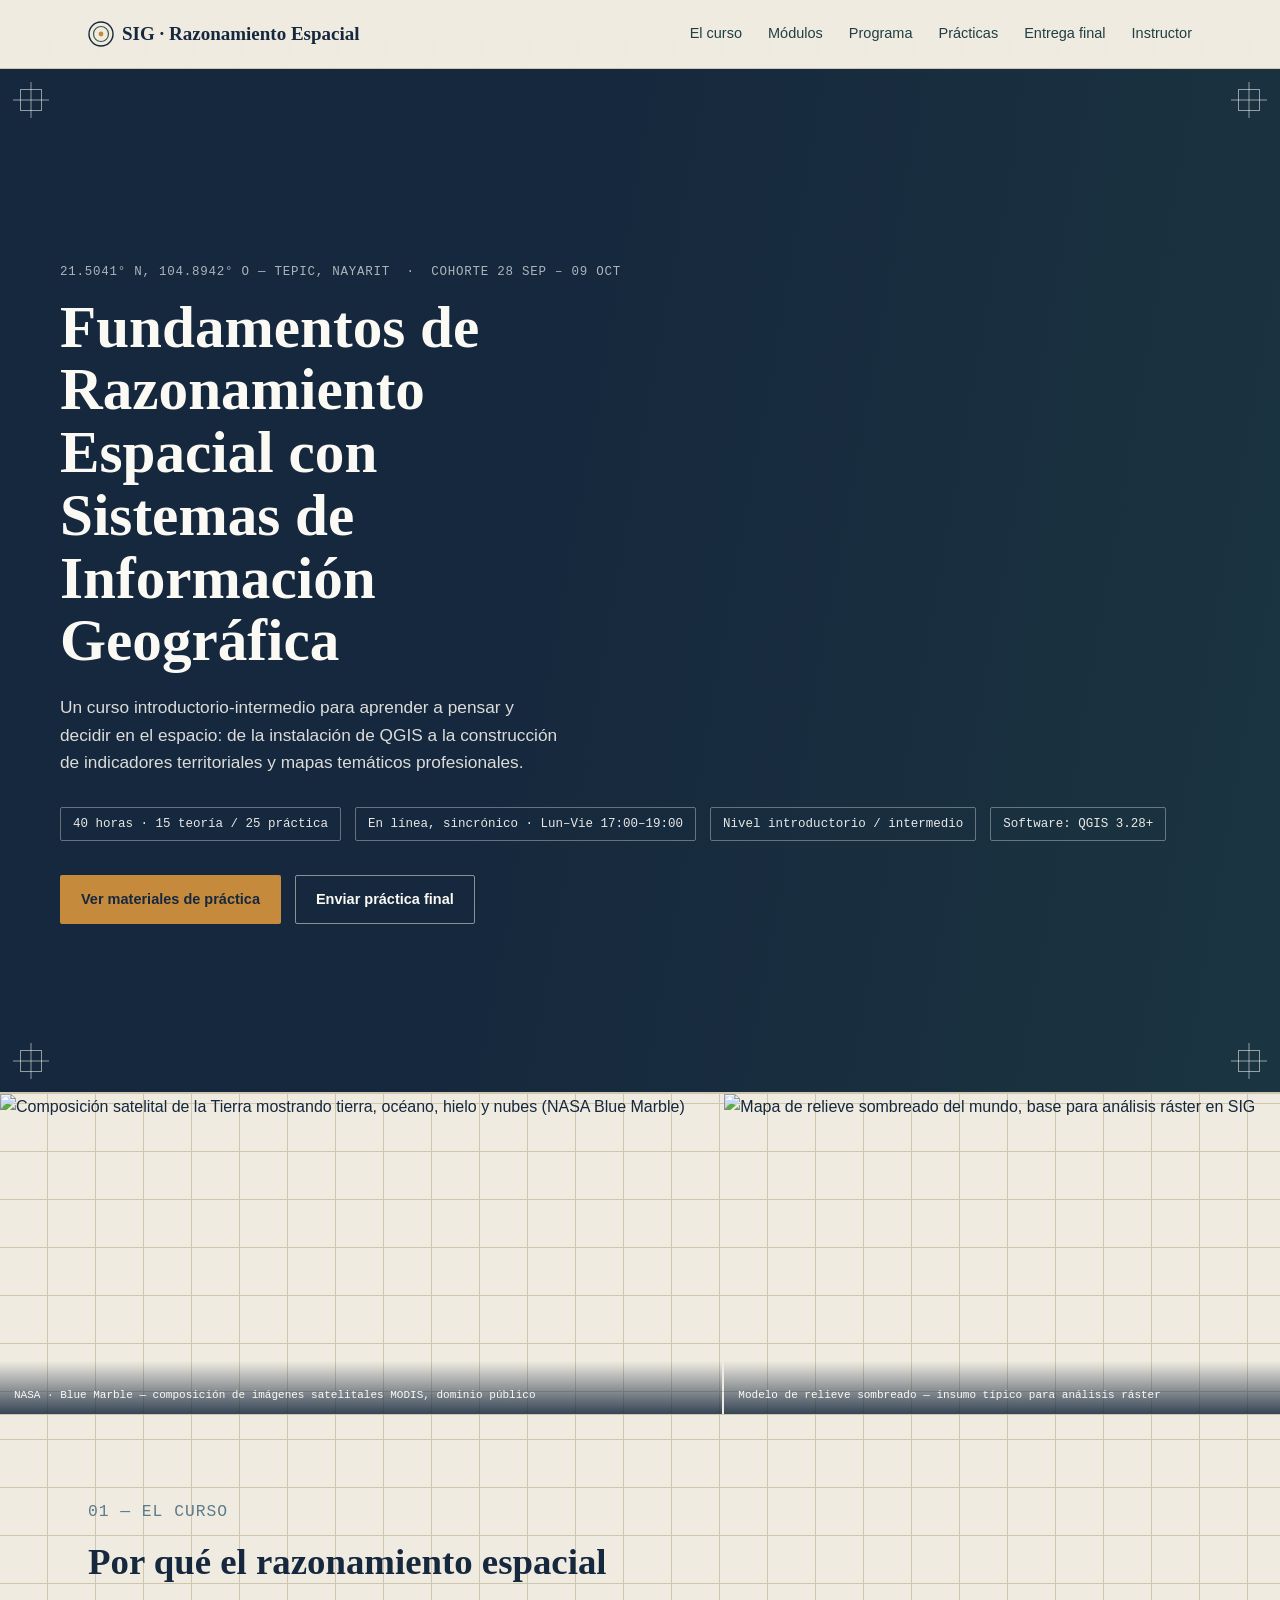
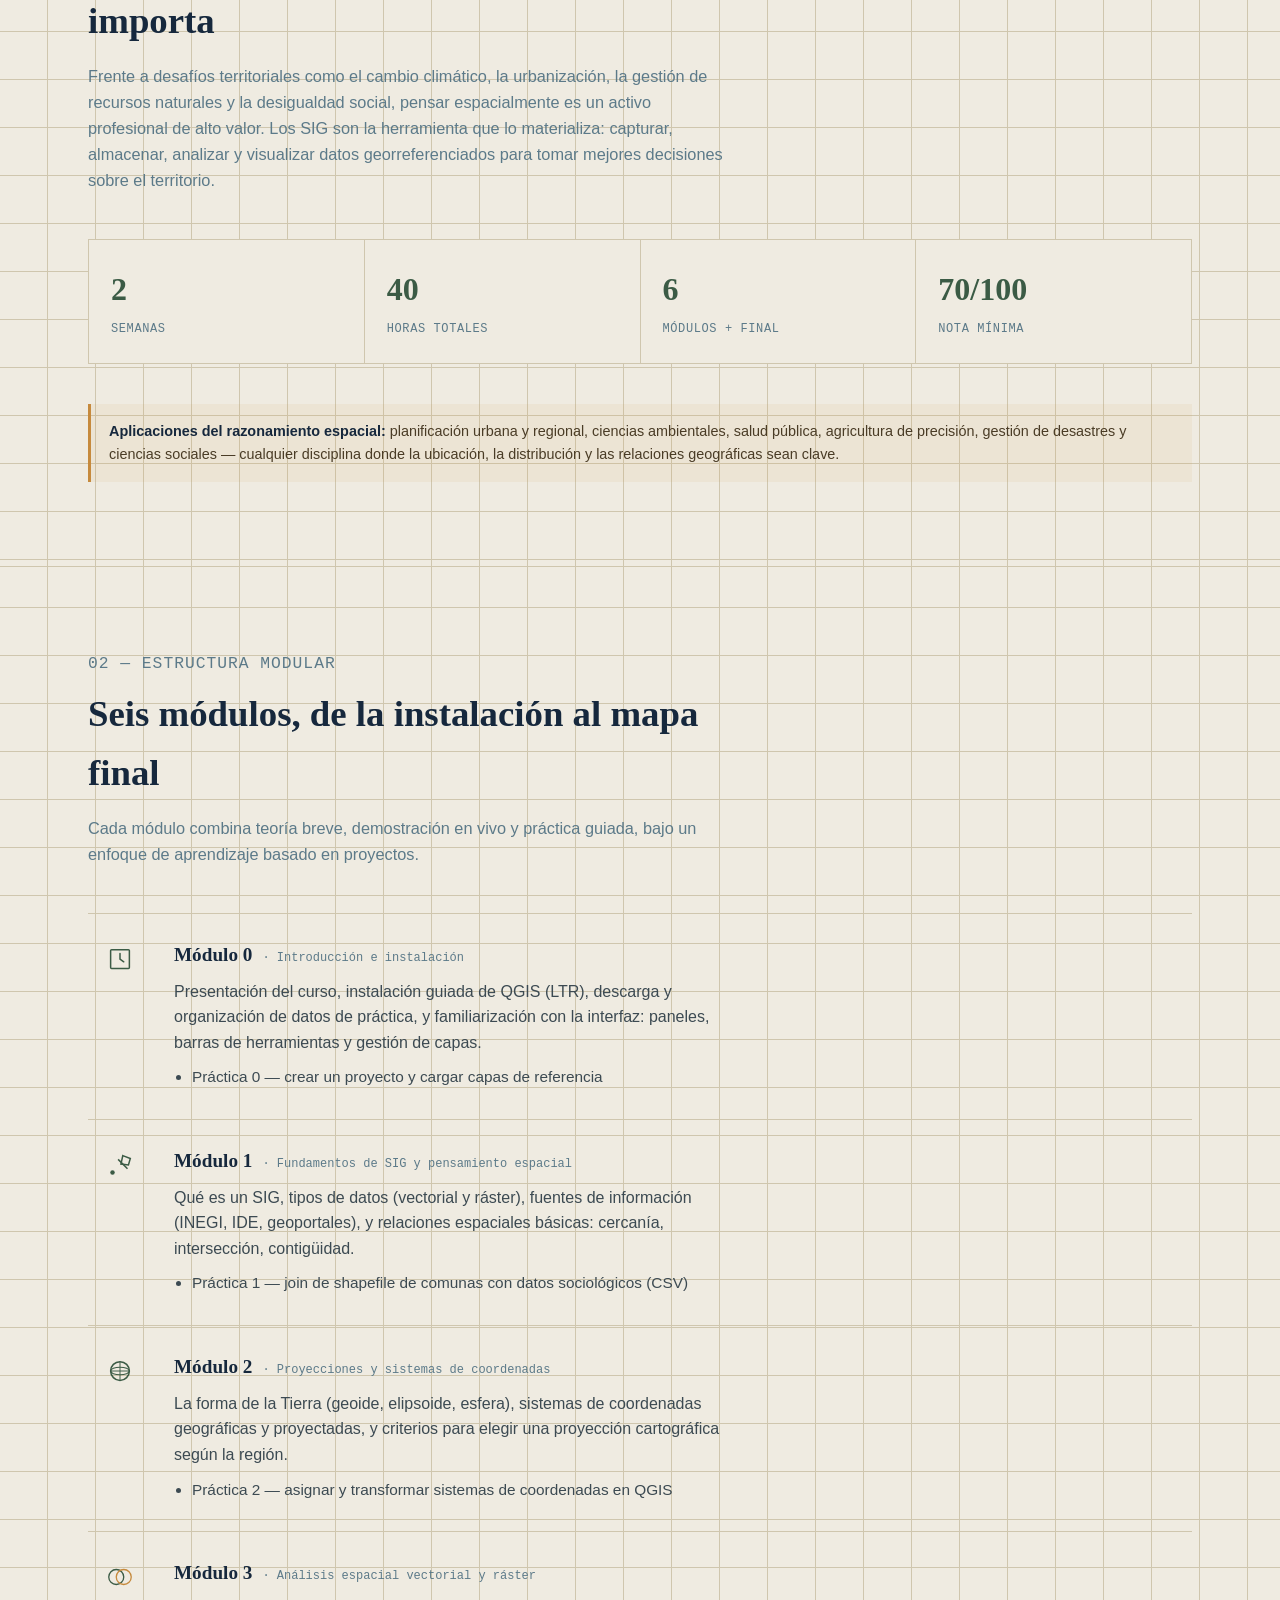
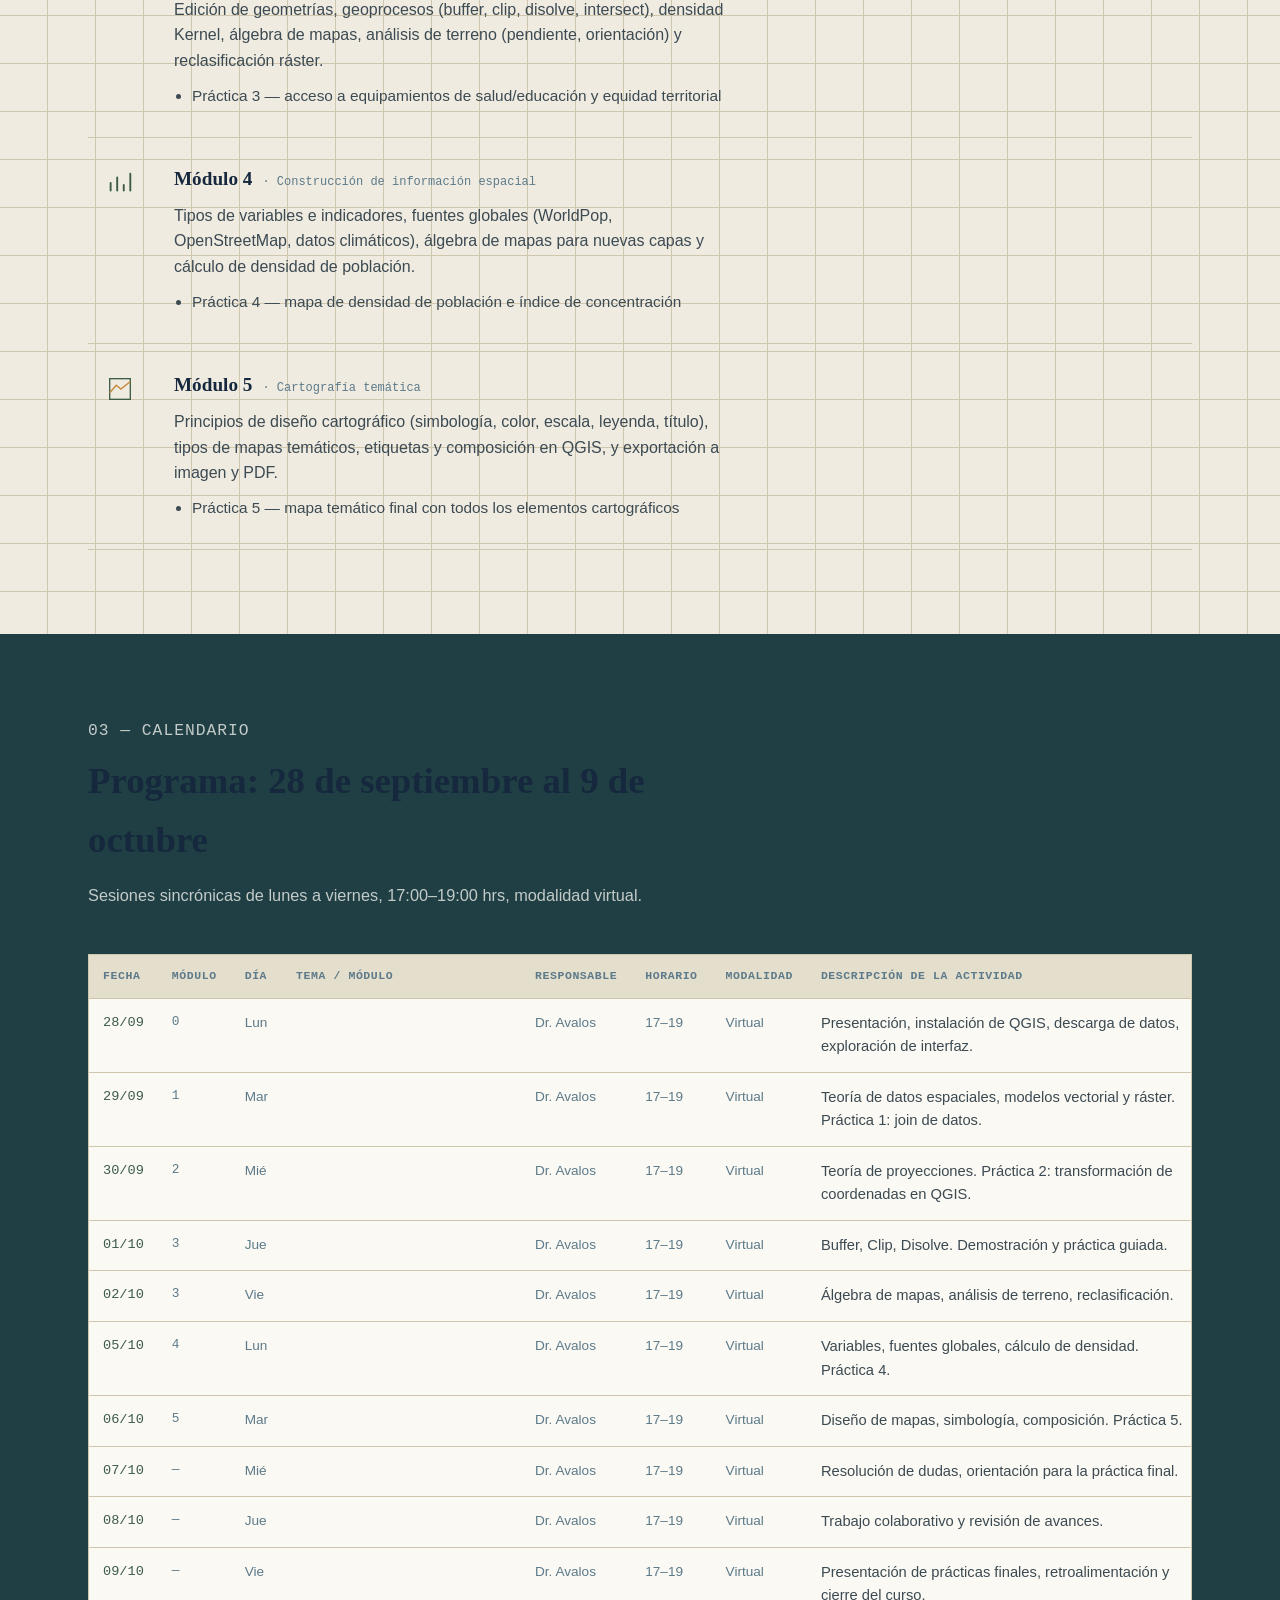
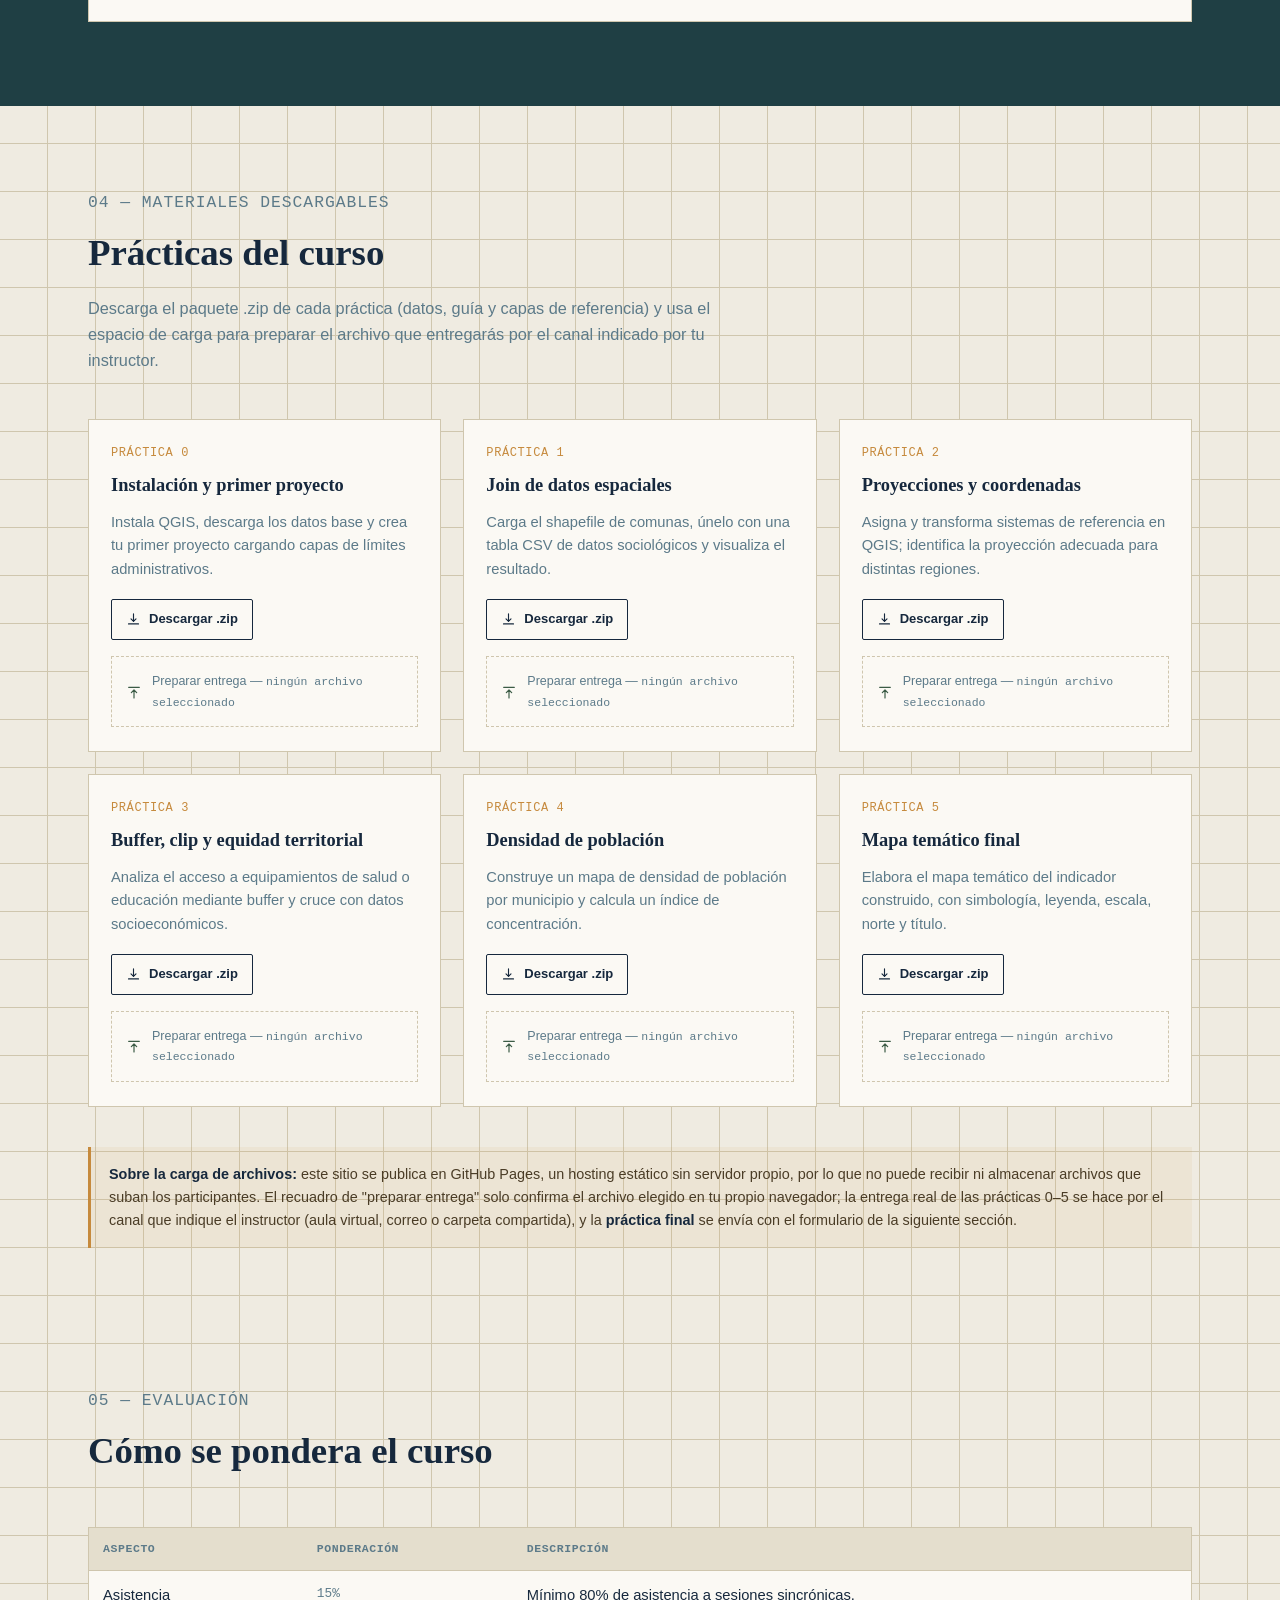
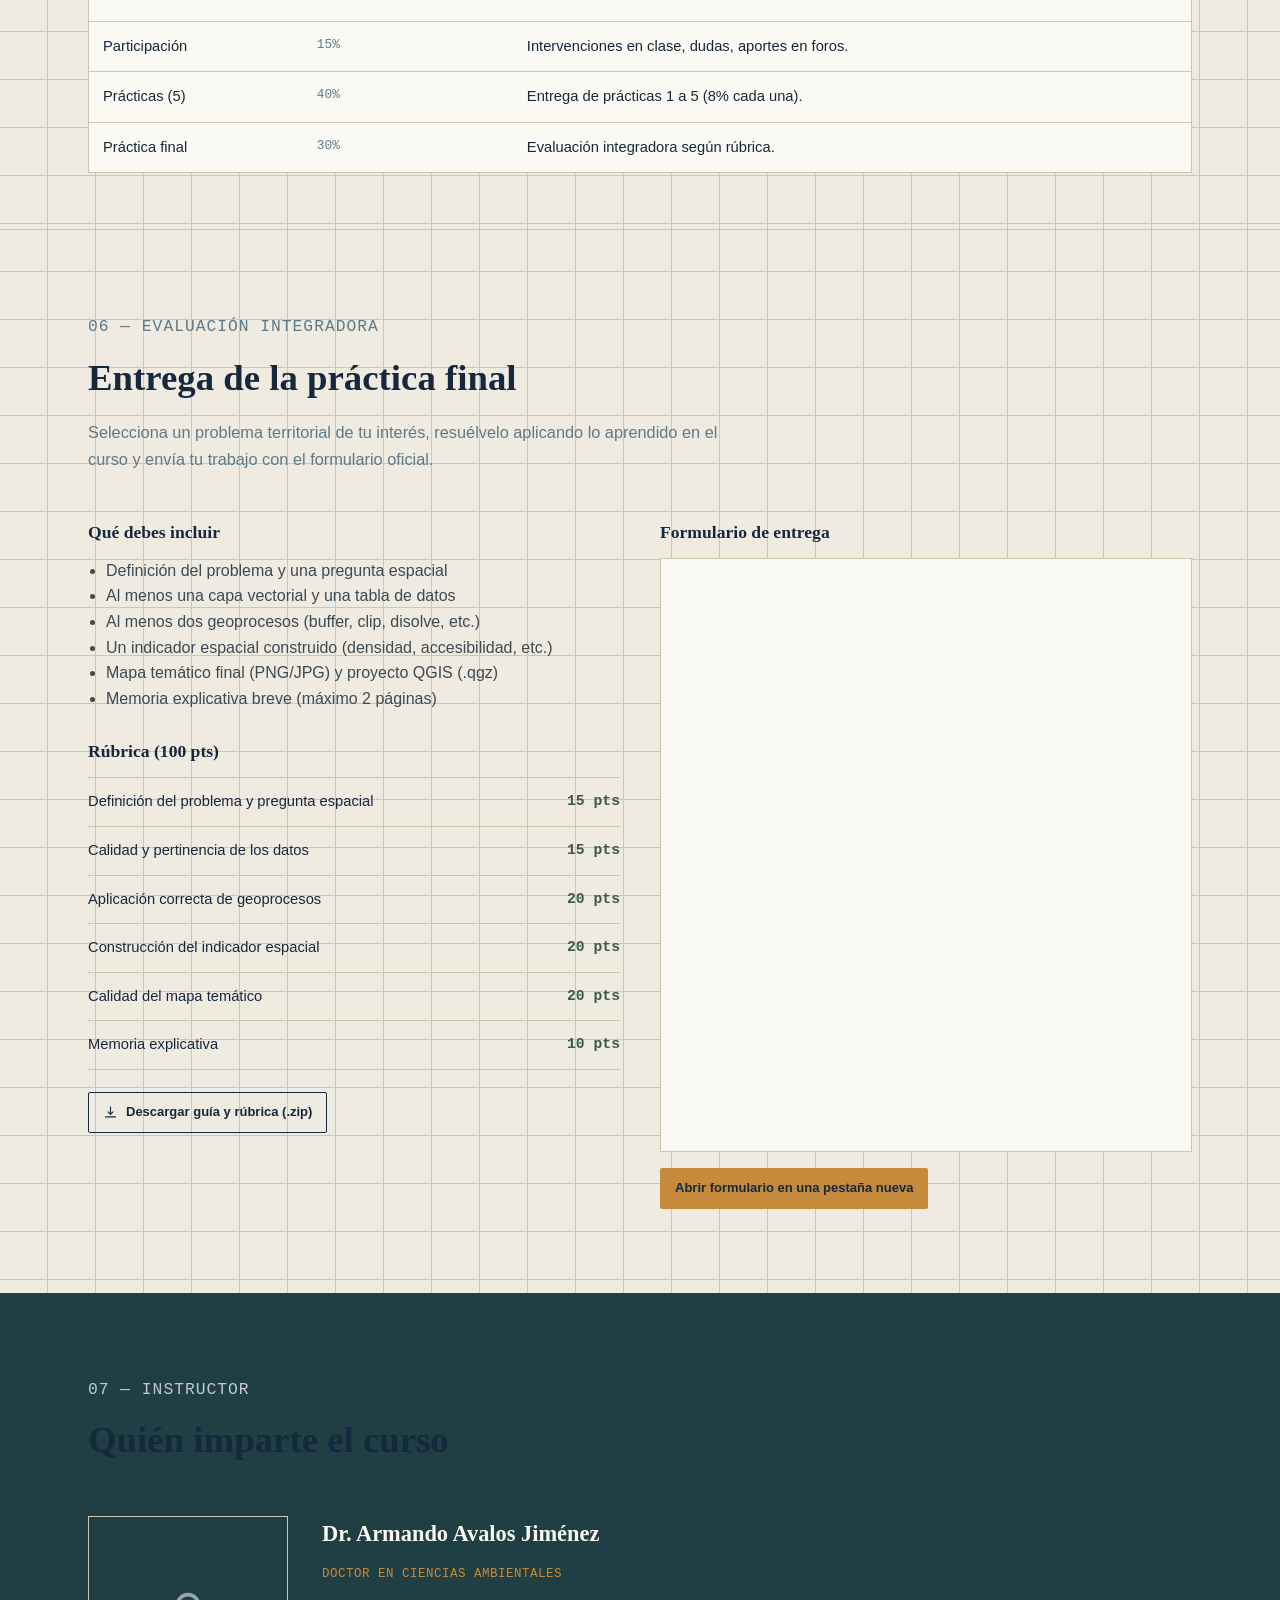
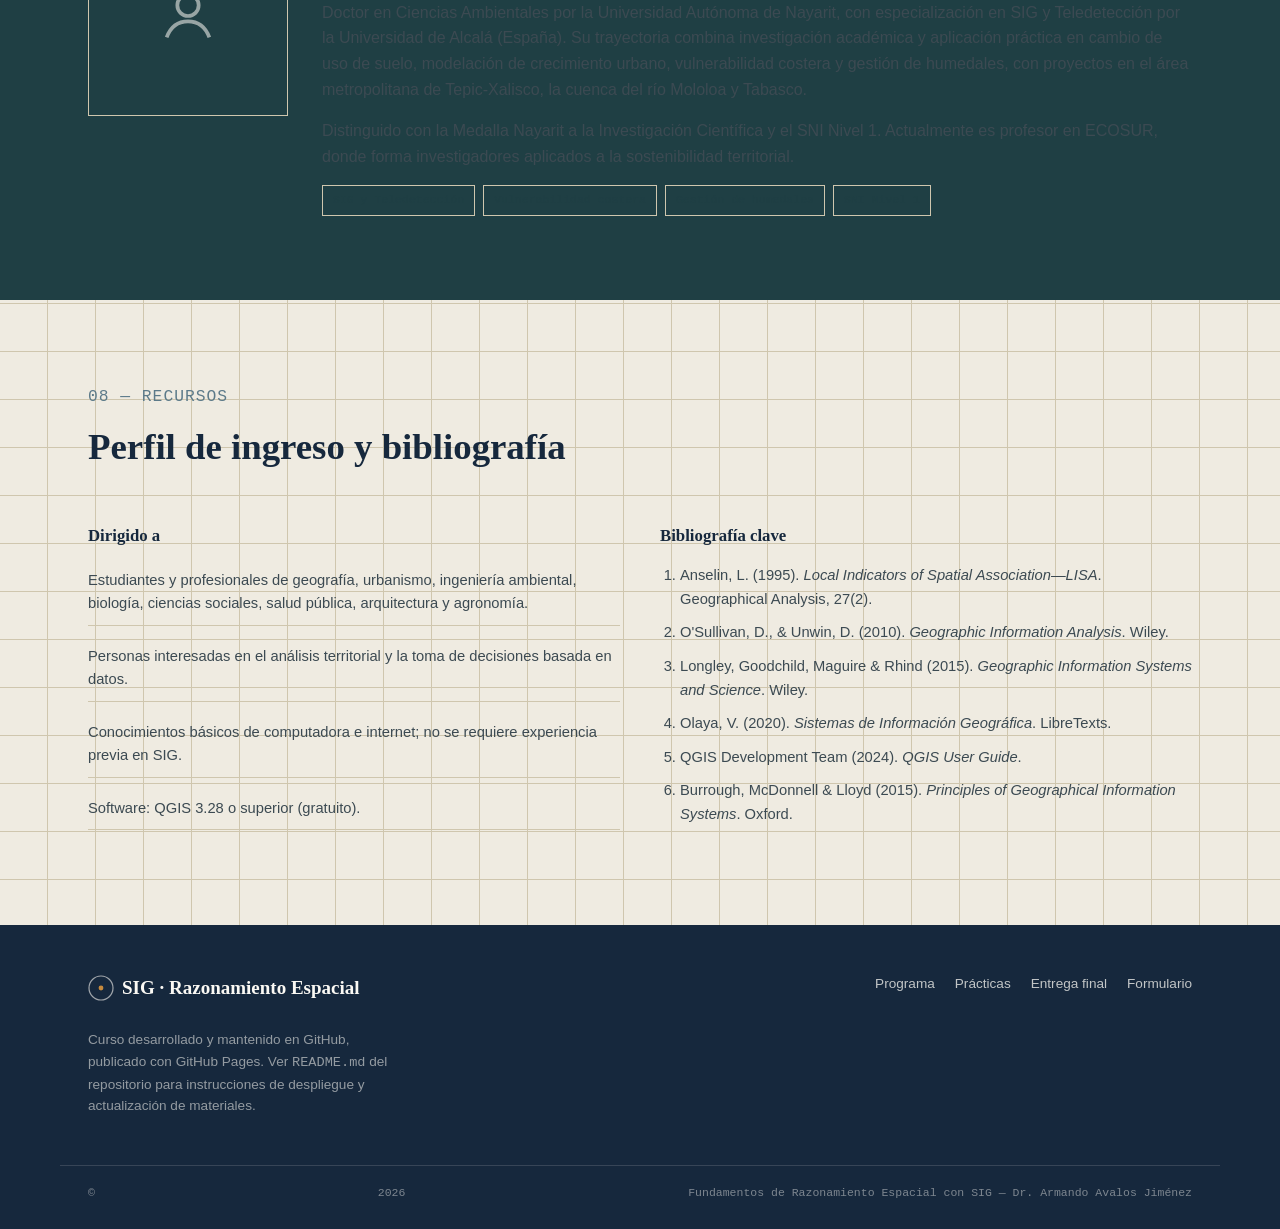
==== commit fe7b59de: "Actualizacion3" ====
--- a/index.html
+++ b/index.html
@@ -188,21 +188,21 @@
       <p>Sesiones sincrónicas de lunes a viernes, 17:00–19:00 hrs, modalidad virtual.</p>
     </div>
     <div class="table-wrap reveal">
-      <table class="schedule">
+      <table class="schedule wide">
         <thead>
-          <tr><th>Fecha</th><th>Módulo</th><th>Día</th><th>Tema</th><th>Producto entregable</th></tr>
+          <tr><th>Fecha</th><th>Módulo</th><th>Día</th><th>Tema / Módulo</th><th>Responsable</th><th>Horario</th><th>Modalidad</th><th>Descripción de la actividad</th><th>Producto entregable</th></tr>
         </thead>
         <tbody>
-          <tr><td class="date">28/09</td><td class="mod">0</td><td>Lun</td><td>Introducción e instalación de QGIS</td><td>Proyecto QGIS con capas cargadas</td></tr>
-          <tr><td class="date">29/09</td><td class="mod">1</td><td>Mar</td><td>Fundamentos de SIG y pensamiento espacial</td><td>Práctica 1 entregada</td></tr>
-          <tr><td class="date">30/09</td><td class="mod">2</td><td>Mié</td><td>Proyecciones y sistemas de coordenadas</td><td>Práctica 2 entregada</td></tr>
-          <tr><td class="date">01/10</td><td class="mod">3</td><td>Jue</td><td>Análisis espacial vectorial (buffer, clip, disolve)</td><td>Avance de práctica 3</td></tr>
-          <tr><td class="date">02/10</td><td class="mod">3</td><td>Vie</td><td>Análisis espacial ráster (álgebra de mapas)</td><td>Práctica 3 entregada</td></tr>
-          <tr><td class="date">05/10</td><td class="mod">4</td><td>Lun</td><td>Construcción de información espacial</td><td>Práctica 4 entregada</td></tr>
-          <tr><td class="date">06/10</td><td class="mod">5</td><td>Mar</td><td>Cartografía temática</td><td>Práctica 5 entregada</td></tr>
-          <tr><td class="date">07/10</td><td class="mod">—</td><td>Mié</td><td>Asesoría práctica final</td><td>—</td></tr>
-          <tr><td class="date">08/10</td><td class="mod">—</td><td>Jue</td><td>Taller de integración</td><td>Avance de práctica final</td></tr>
-          <tr><td class="date">09/10</td><td class="mod">—</td><td>Vie</td><td>Presentación final y cierre</td><td>Práctica final entregada y presentada</td></tr>
+          <tr><td class="date">28/09</td><td class="mod">0</td><td>Lun</td><td>Introducción e instalación</td><td>Dr. Avalos</td><td>17–19</td><td>Virtual</td><td>Presentación, instalación de QGIS, descarga de datos, exploración de interfaz.</td><td>Proyecto QGIS con capas cargadas.</td></tr>
+          <tr><td class="date">29/09</td><td class="mod">1</td><td>Mar</td><td>Fundamentos de SIG y pensamiento espacial</td><td>Dr. Avalos</td><td>17–19</td><td>Virtual</td><td>Teoría de datos espaciales, modelos vectorial y ráster. Práctica 1: join de datos.</td><td>Práctica 1 entregada.</td></tr>
+          <tr><td class="date">30/09</td><td class="mod">2</td><td>Mié</td><td>Proyecciones y sistemas de coordenadas</td><td>Dr. Avalos</td><td>17–19</td><td>Virtual</td><td>Teoría de proyecciones. Práctica 2: transformación de coordenadas en QGIS.</td><td>Práctica 2 entregada.</td></tr>
+          <tr><td class="date">01/10</td><td class="mod">3</td><td>Jue</td><td>Análisis espacial vectorial</td><td>Dr. Avalos</td><td>17–19</td><td>Virtual</td><td>Buffer, Clip, Disolve. Demostración y práctica guiada.</td><td>Avance de Práctica 3.</td></tr>
+          <tr><td class="date">02/10</td><td class="mod">3</td><td>Vie</td><td>Análisis espacial ráster</td><td>Dr. Avalos</td><td>17–19</td><td>Virtual</td><td>Álgebra de mapas, análisis de terreno, reclasificación.</td><td>Práctica 3 entregada.</td></tr>
+          <tr><td class="date">05/10</td><td class="mod">4</td><td>Lun</td><td>Construcción de información espacial</td><td>Dr. Avalos</td><td>17–19</td><td>Virtual</td><td>Variables, fuentes globales, cálculo de densidad. Práctica 4.</td><td>Práctica 4 entregada.</td></tr>
+          <tr><td class="date">06/10</td><td class="mod">5</td><td>Mar</td><td>Cartografía temática</td><td>Dr. Avalos</td><td>17–19</td><td>Virtual</td><td>Diseño de mapas, simbología, composición. Práctica 5.</td><td>Práctica 5 entregada.</td></tr>
+          <tr><td class="date">07/10</td><td class="mod">—</td><td>Mié</td><td>Asesoría práctica final</td><td>Dr. Avalos</td><td>17–19</td><td>Virtual</td><td>Resolución de dudas, orientación para la práctica final.</td><td>–</td></tr>
+          <tr><td class="date">08/10</td><td class="mod">—</td><td>Jue</td><td>Taller de integración</td><td>Dr. Avalos</td><td>17–19</td><td>Virtual</td><td>Trabajo colaborativo y revisión de avances.</td><td>Avance de práctica final.</td></tr>
+          <tr><td class="date">09/10</td><td class="mod">—</td><td>Vie</td><td>Presentación final y cierre</td><td>Dr. Avalos</td><td>17–19</td><td>Virtual</td><td>Presentación de prácticas finales, retroalimentación y cierre del curso.</td><td>Práctica final entregada y presentada.</td></tr>
         </tbody>
       </table>
     </div>
@@ -406,12 +406,13 @@
         <h3 style="font-family:var(--font-display); font-size:1.1rem; margin:0 0 12px;">Formulario de entrega</h3>
         <div class="form-frame-wrap">
           <iframe
-            src="https://docs.google.com/forms/d/e/1FAIpQLSc3fyXUs0IPSpgaF8vjMyM_8MaSDrCR6fF-kw-Hn6dpwnKO2w/viewform?embedded=true"
-            title="Formulario de entrega de práctica final">
+            src="https://ee.kobotoolbox.org/x/ZQvg6pcU"
+            title="Formulario de entrega de práctica final"
+            loading="lazy">
             Cargando formulario…
           </iframe>
         </div>
-        <a class="btn btn-primary btn-sm" style="margin-top:16px;" href="https://docs.google.com/forms/d/e/1FAIpQLSc3fyXUs0IPSpgaF8vjMyM_8MaSDrCR6fF-kw-Hn6dpwnKO2w/viewform?usp=publish-editor" target="_blank" rel="noopener">
+        <a class="btn btn-primary btn-sm" style="margin-top:16px;" href="https://ee.kobotoolbox.org/x/ZQvg6pcU" target="_blank" rel="noopener">
           Abrir formulario en una pestaña nueva
         </a>
       </div>
@@ -495,7 +496,7 @@
       <a href="#programa">Programa</a>
       <a href="#practicas">Prácticas</a>
       <a href="#entrega-final">Entrega final</a>
-      <a href="https://docs.google.com/forms/d/e/1FAIpQLSc3fyXUs0IPSpgaF8vjMyM_8MaSDrCR6fF-kw-Hn6dpwnKO2w/viewform?usp=publish-editor" target="_blank" rel="noopener">Formulario</a>
+      <a href="https://ee.kobotoolbox.org/x/ZQvg6pcU" target="_blank" rel="noopener">Formulario</a>
     </div>
   </div>
   <div class="wrap foot-bottom">
--- a/css/style.css
+++ b/css/style.css
@@ -0,0 +1,689 @@
+/* =========================================================
+   Fundamentos de Razonamiento Espacial con SIG
+   Sistema de diseño: "hoja topográfica"
+   ========================================================= */
+
+@import url('https://fonts.googleapis.com/css2?family=Fraunces:opsz,wght@9..144,400;9..144,500;9..144,600;9..144,700&family=IBM+Plex+Sans:wght@400;500;600;700&family=IBM+Plex+Mono:wght@400;500;600&display=swap');
+
+:root{
+  --ink:        #16283D;   /* azul cartográfico oscuro, texto principal */
+  --teal:       #1F3F44;   /* verde-azul profundo */
+  --forest:     #3B5B45;   /* verde contorno */
+  --ochre:      #C68A3D;   /* ocre / acento cálido, curvas maestras */
+  --paper:      #EFEBE1;   /* papel de mapa */
+  --paper-2:    #E4DECD;   /* papel más oscuro, para tarjetas */
+  --slate:      #5C7A89;   /* gris azulado, texto secundario */
+  --line:       #cfc6ae;   /* líneas / bordes */
+  --white:      #FBF9F4;
+
+  --font-display: 'Fraunces', serif;
+  --font-body: 'IBM Plex Sans', sans-serif;
+  --font-mono: 'IBM Plex Mono', monospace;
+
+  --radius: 2px;
+  --container: 1160px;
+}
+
+*{ box-sizing: border-box; }
+html{ scroll-behavior: smooth; }
+
+html, body{
+  max-width: 100%;
+  overflow-x: hidden; /* stops any oversized element from pushing content (and links) off-screen */
+}
+
+body{
+  margin:0;
+  background: var(--paper);
+  color: var(--ink);
+  font-family: var(--font-body);
+  font-size: 16px;
+  line-height: 1.6;
+  background-image:
+    linear-gradient(var(--line) 1px, transparent 1px),
+    linear-gradient(90deg, var(--line) 1px, transparent 1px);
+  background-size: 48px 48px;
+  background-position: -1px -1px;
+}
+
+/* Every image scales to its container by default, never forces page width */
+img{ max-width: 100%; height: auto; }
+
+@media (prefers-reduced-motion: reduce){
+  html{ scroll-behavior:auto; }
+  *{ animation-duration: 0.01ms !important; animation-iteration-count: 1 !important; transition-duration: 0.01ms !important; }
+}
+
+a{ color: inherit; }
+img{ display:block; }
+
+.wrap{
+  max-width: var(--container);
+  margin: 0 auto;
+  padding: 0 18px;
+  width: 100%;
+}
+@media (min-width: 640px){
+  .wrap{ padding: 0 28px; }
+}
+
+.hero-cta, .card-actions{ max-width: 100%; }
+.btn{ max-width: 100%; }
+
+::selection{ background: var(--ochre); color: var(--white); }
+
+:focus-visible{
+  outline: 3px solid var(--ochre);
+  outline-offset: 2px;
+}
+
+/* ---------- Eyebrow / kicker (coordenadas, referencias de mapa) ---------- */
+.coord{
+  font-family: var(--font-mono);
+  font-size: 12.5px;
+  letter-spacing: 0.06em;
+  color: var(--slate);
+  text-transform: uppercase;
+}
+
+/* ---------- Encabezado / Nav ---------- */
+.site-header{
+  position: sticky;
+  top:0;
+  z-index: 50;
+  background: rgba(239,235,225,0.92);
+  backdrop-filter: blur(6px);
+  border-bottom: 1px solid var(--line);
+}
+.site-header .wrap{
+  display:flex;
+  align-items:center;
+  justify-content:space-between;
+  gap: 12px;
+  height: 64px;
+}
+.brand{
+  display:flex;
+  align-items:center;
+  gap:8px;
+  font-family: var(--font-display);
+  font-weight:600;
+  font-size: clamp(14px, 3.6vw, 19px);
+  color: var(--ink);
+  text-decoration:none;
+  min-width:0;
+  white-space: nowrap;
+  overflow:hidden;
+  text-overflow: ellipsis;
+}
+.brand-mark{
+  width:24px; height:24px;
+  flex-shrink:0;
+}
+@media (min-width: 640px){
+  .site-header .wrap{ height: 68px; }
+  .brand-mark{ width:26px; height:26px; }
+}
+nav.main-nav{
+  display:flex;
+  gap: 26px;
+}
+nav.main-nav a{
+  font-size: 14.5px;
+  font-weight:500;
+  text-decoration:none;
+  color: var(--teal);
+  position:relative;
+  padding: 4px 0;
+}
+nav.main-nav a::after{
+  content:"";
+  position:absolute;
+  left:0; right:0; bottom:-2px;
+  height:2px;
+  background: var(--ochre);
+  transform: scaleX(0);
+  transform-origin: left;
+  transition: transform .25s ease;
+}
+nav.main-nav a:hover::after{ transform: scaleX(1); }
+.nav-toggle{
+  display:none;
+  background:none;
+  border: 1px solid var(--ink);
+  padding: 8px 10px;
+  cursor:pointer;
+  border-radius: var(--radius);
+}
+.nav-toggle svg{ width:18px; height:18px; display:block; }
+
+@media (max-width: 900px){
+  nav.main-nav{
+    display:none;
+    position:absolute;
+    top: 64px; left:0; right:0;
+    z-index: 60;
+    background: var(--paper);
+    border-bottom: 1px solid var(--line);
+    box-shadow: 0 12px 24px rgba(22,40,61,0.12);
+    flex-direction:column;
+    gap:0;
+    padding: 6px 28px 16px;
+    max-height: calc(100vh - 64px);
+    overflow-y: auto;
+  }
+  nav.main-nav.open{ display:flex; }
+  nav.main-nav a{ padding: 14px 0; border-bottom: 1px solid var(--line); font-size: 16px; }
+  .nav-toggle{ display:inline-flex; align-items:center; justify-content:center; flex-shrink:0; }
+}
+@media (min-width: 901px){
+  .nav-toggle{ display:none; }
+}
+
+/* ---------- Hero ---------- */
+.hero{
+  position: relative;
+  overflow:hidden;
+  border-bottom: 1px solid var(--line);
+  background: var(--ink);
+  color: var(--white);
+}
+.hero::before{
+  content:"";
+  position:absolute; inset:0;
+  z-index:0;
+  pointer-events:none; /* decorative only — never blocks taps on buttons/links above it */
+  background-image: url("https://commons.wikimedia.org/wiki/Special:FilePath/Blue_Marble_2002.png?width=1400");
+  background-size: cover;
+  background-position: 65% 40%;
+  opacity: 0.34;
+}
+.hero::after{
+  content:"";
+  position:absolute; inset:0;
+  z-index:1;
+  pointer-events:none; /* decorative only — never blocks taps on buttons/links above it */
+  background: linear-gradient(100deg, rgba(22,40,61,0.97) 0%, rgba(22,40,61,0.86) 42%, rgba(31,63,68,0.55) 100%);
+}
+.hero-inner{
+  position:relative;
+  z-index:2;
+  padding: 72px 0 60px;
+}
+@media (min-width: 640px){
+  .hero-inner{ padding: 96px 0 84px; }
+}
+.hero .coord{ color: rgba(255,255,255,0.65); }
+.hero h1{
+  font-family: var(--font-display);
+  font-size: clamp(2.4rem, 5vw, 3.7rem);
+  line-height: 1.06;
+  font-weight:600;
+  max-width: 15ch;
+  margin: 14px 0 22px;
+}
+.hero p.lede{
+  max-width: 52ch;
+  font-size: 1.08rem;
+  color: rgba(251,249,244,0.86);
+  margin: 0 0 30px;
+}
+.hero-meta{
+  display:flex;
+  flex-wrap:wrap;
+  gap: 10px 14px;
+  margin-bottom: 34px;
+}
+.chip{
+  font-family: var(--font-mono);
+  font-size: 12.5px;
+  border: 1px solid rgba(251,249,244,0.35);
+  color: rgba(251,249,244,0.92);
+  padding: 6px 12px;
+  border-radius: var(--radius);
+}
+.hero-cta{ display:flex; gap:14px; flex-wrap:wrap; }
+
+/* crop marks — like registration marks on a printed map sheet, purely decorative */
+.crop{
+  position:absolute; width:22px; height:22px;
+  border: 1px solid rgba(251,249,244,0.55);
+  z-index:3;
+  pointer-events:none;
+}
+.crop::before, .crop::after{ content:""; position:absolute; background: rgba(251,249,244,0.55); }
+.crop::before{ left:50%; top:-8px; bottom:-8px; width:1px; transform:translateX(-50%); }
+.crop::after{ top:50%; left:-8px; right:-8px; height:1px; transform:translateY(-50%); }
+.crop.tl{ top:20px; left:20px; }
+.crop.tr{ top:20px; right:20px; }
+.crop.bl{ bottom:20px; left:20px; }
+.crop.br{ bottom:20px; right:20px; }
+@media (max-width: 760px){ .crop{ display:none; } }
+
+/* ---------- Buttons ---------- */
+.btn{
+  display:inline-flex;
+  align-items:center;
+  gap:8px;
+  font-family: var(--font-body);
+  font-weight:600;
+  font-size: 14.5px;
+  padding: 12px 20px;
+  border-radius: var(--radius);
+  text-decoration:none;
+  border: 1px solid transparent;
+  cursor:pointer;
+  transition: transform .15s ease, background .15s ease, border-color .15s ease;
+}
+.btn:hover{ transform: translateY(-1px); }
+.btn-primary{
+  background: var(--ochre);
+  color: var(--ink);
+}
+.btn-primary:hover{ background:#d69a4d; }
+.btn-outline{
+  background: transparent;
+  border-color: rgba(251,249,244,0.5);
+  color: var(--white);
+}
+.btn-outline:hover{ border-color: var(--white); }
+.btn-line{
+  background: transparent;
+  border-color: var(--ink);
+  color: var(--ink);
+}
+.btn-line:hover{ background: var(--ink); color: var(--white); }
+.btn-sm{ padding: 9px 14px; font-size: 13px; }
+.btn svg{ width:15px; height:15px; }
+
+/* ---------- Sections ---------- */
+section{ padding: 52px 0; }
+section.tight{ padding: 40px 0; }
+@media (min-width: 640px){
+  section{ padding: 84px 0; }
+  section.tight{ padding: 56px 0; }
+}
+.section-head{
+  max-width: 640px;
+  margin-bottom: 46px;
+}
+.section-head h2{
+  font-family: var(--font-display);
+  font-size: clamp(1.7rem, 3vw, 2.3rem);
+  font-weight:600;
+  margin: 8px 0 12px;
+  color: var(--ink);
+}
+.section-head p{
+  color: var(--slate);
+  font-size: 1.02rem;
+  margin:0;
+}
+.divider{
+  border:none;
+  border-top: 1px solid var(--line);
+  margin:0;
+}
+
+/* alt band */
+.band-teal{ background: var(--teal); color: var(--white); }
+.band-teal .section-head p{ color: rgba(251,249,244,0.75); }
+.band-teal .coord{ color: rgba(251,249,244,0.6); }
+
+/* ---------- Stat / overview cards ---------- */
+.stat-grid{
+  display:grid;
+  grid-template-columns: repeat(4, 1fr);
+  gap: 1px;
+  background: var(--line);
+  border: 1px solid var(--line);
+}
+.stat{
+  background: var(--paper);
+  padding: 24px 22px;
+}
+.stat .n{
+  font-family: var(--font-display);
+  font-size: 2rem;
+  font-weight:600;
+  color: var(--forest);
+}
+.stat .l{
+  font-family: var(--font-mono);
+  font-size: 12px;
+  text-transform: uppercase;
+  letter-spacing: .05em;
+  color: var(--slate);
+  margin-top: 4px;
+}
+@media (max-width: 760px){
+  .stat-grid{ grid-template-columns: repeat(2,1fr); }
+}
+
+/* ---------- Módulos (legend-style list) ---------- */
+.legend-list{
+  border-top: 1px solid var(--line);
+}
+.legend-item{
+  display:grid;
+  grid-template-columns: 44px 1fr;
+  gap: 16px;
+  padding: 22px 0;
+  border-bottom: 1px solid var(--line);
+}
+.legend-glyph{
+  display:flex;
+  align-items:flex-start;
+  justify-content:center;
+  padding-top: 4px;
+}
+.legend-glyph svg{ width:26px; height:26px; }
+@media (min-width: 640px){
+  .legend-item{ grid-template-columns: 64px 1fr; gap: 22px; padding: 26px 0; }
+  .legend-glyph svg{ width:30px; height:30px; }
+}
+.legend-item h3{
+  font-family: var(--font-display);
+  font-size: 1.2rem;
+  font-weight:600;
+  margin: 0 0 8px;
+  display:flex;
+  align-items:baseline;
+  gap: 10px;
+  flex-wrap:wrap;
+}
+.legend-item .mod-tag{
+  font-family: var(--font-mono);
+  font-size: 12px;
+  color: var(--slate);
+  font-weight:500;
+}
+.legend-item p{ margin:0; color:#3c4a52; max-width: 62ch; }
+.legend-item ul{
+  margin: 10px 0 0;
+  padding-left: 18px;
+  color: #3c4a52;
+  font-size: 0.96rem;
+}
+.legend-item li{ margin-bottom: 3px; }
+
+/* ---------- Programa (tabla horario) ---------- */
+.table-wrap{ overflow-x:auto; border:1px solid var(--line); }
+table.schedule{
+  width:100%;
+  border-collapse: collapse;
+  min-width: 760px;
+  background: var(--white);
+}
+table.schedule.wide{ min-width: 1360px; }
+table.schedule th{
+  text-align:left;
+  font-family: var(--font-mono);
+  font-size: 11.5px;
+  text-transform:uppercase;
+  letter-spacing:.05em;
+  color: var(--slate);
+  background: var(--paper-2);
+  padding: 12px 14px;
+  border-bottom: 1px solid var(--line);
+  white-space:nowrap;
+}
+table.schedule td{
+  padding: 13px 14px;
+  border-bottom: 1px solid var(--line);
+  font-size: 0.92rem;
+  vertical-align: top;
+}
+table.schedule tr:last-child td{ border-bottom:none; }
+table.schedule td.date{ font-family: var(--font-mono); font-size: 0.85rem; color: var(--forest); white-space:nowrap; }
+table.schedule td.mod{ font-family: var(--font-mono); font-size: 0.8rem; color: var(--slate); }
+table.schedule.wide td:nth-child(3),
+table.schedule.wide td:nth-child(5),
+table.schedule.wide td:nth-child(6),
+table.schedule.wide td:nth-child(7){ white-space:nowrap; color: var(--slate); font-size: 0.85rem; }
+table.schedule.wide td:nth-child(4){ min-width: 190px; }
+table.schedule.wide td:nth-child(8){ min-width: 320px; color:#3c4a52; }
+table.schedule.wide td:nth-child(9){ min-width: 220px; }
+
+/* ---------- Prácticas (cards con descarga) ---------- */
+.practicas-grid{
+  display:grid;
+  grid-template-columns: repeat(3, 1fr);
+  gap: 22px;
+}
+@media (max-width: 980px){ .practicas-grid{ grid-template-columns: repeat(2,1fr); } }
+@media (max-width: 640px){ .practicas-grid{ grid-template-columns: 1fr; } }
+
+.practica-card{
+  background: var(--white);
+  border: 1px solid var(--line);
+  padding: 24px 22px;
+  display:flex;
+  flex-direction:column;
+  position:relative;
+}
+.practica-card .idx{
+  font-family: var(--font-mono);
+  font-size: 12px;
+  color: var(--ochre);
+  letter-spacing: .05em;
+}
+.practica-card h3{
+  font-family: var(--font-display);
+  font-size: 1.15rem;
+  margin: 8px 0 10px;
+}
+.practica-card p{
+  color: var(--slate);
+  font-size: 0.92rem;
+  margin: 0 0 18px;
+  flex-grow:1;
+}
+.practica-card .card-actions{
+  display:flex;
+  gap:10px;
+  flex-wrap:wrap;
+  align-items:center;
+}
+.upload-slot{
+  margin-top: 16px;
+  border: 1.5px dashed var(--line);
+  padding: 14px;
+  font-size: 12.5px;
+  color: var(--slate);
+  cursor:pointer;
+  transition: border-color .2s ease, background .2s ease;
+  display:flex;
+  align-items:center;
+  gap:10px;
+}
+.upload-slot:hover{ border-color: var(--ochre); background: rgba(198,138,61,0.06); }
+.upload-slot svg{ width:16px; height:16px; flex-shrink:0; color: var(--forest); }
+.upload-slot input{ display:none; }
+.upload-slot .fname{ font-family: var(--font-mono); font-size:11.5px; }
+
+/* ---------- Nota de arquitectura ---------- */
+.note{
+  border-left: 3px solid var(--ochre);
+  background: rgba(198,138,61,0.08);
+  padding: 16px 18px;
+  font-size: 0.9rem;
+  color: #4a3c26;
+  margin-top: 40px;
+}
+.note strong{ color: var(--ink); }
+
+/* ---------- Entrega final ---------- */
+.final-grid{
+  display:grid;
+  grid-template-columns: 1fr 1fr;
+  gap: 40px;
+  align-items:start;
+}
+@media (max-width: 900px){ .final-grid{ grid-template-columns: 1fr; } }
+
+.rubric{ border-top: 1px solid var(--line); }
+.rubric-row{
+  display:flex;
+  justify-content:space-between;
+  gap: 14px;
+  padding: 12px 0;
+  border-bottom: 1px solid var(--line);
+  font-size: 0.92rem;
+}
+.rubric-row .pts{
+  font-family: var(--font-mono);
+  color: var(--forest);
+  font-weight:600;
+  white-space:nowrap;
+}
+
+.form-frame-wrap{
+  border: 1px solid var(--line);
+  background: var(--white);
+  padding: 12px;
+  max-width: 100%;
+  overflow: hidden;
+}
+.form-frame-wrap iframe{
+  width:100%;
+  height: 420px;
+  border:0;
+  display:block;
+}
+@media (min-width: 640px){
+  .form-frame-wrap{ padding: 16px; }
+  .form-frame-wrap iframe{ height: 560px; }
+}
+
+/* ---------- Instructor ---------- */
+.instructor{
+  display:grid;
+  grid-template-columns: 200px 1fr;
+  gap: 34px;
+  align-items:start;
+}
+@media (max-width: 720px){ .instructor{ grid-template-columns: 1fr; } }
+.instructor-photo{
+  width: 100%;
+  aspect-ratio: 1;
+  background: var(--teal);
+  border: 1px solid var(--line);
+  display:flex;
+  align-items:center;
+  justify-content:center;
+}
+.instructor-photo svg{ width:64px; height:64px; color: rgba(251,249,244,0.55); }
+.instructor h3{
+  font-family: var(--font-display);
+  font-size: 1.4rem;
+  margin: 0 0 4px;
+}
+.instructor .role{
+  font-family: var(--font-mono);
+  font-size: 12.5px;
+  color: var(--ochre);
+  text-transform:uppercase;
+  letter-spacing:.04em;
+  margin-bottom: 14px;
+}
+.instructor p{ color:#3c4a52; }
+.tag-row{ display:flex; flex-wrap:wrap; gap:8px; margin-top:14px; }
+.tag{
+  font-family: var(--font-mono);
+  font-size: 11.5px;
+  border:1px solid var(--line);
+  padding: 5px 10px;
+  color: var(--teal);
+}
+
+/* ---------- Recursos / bibliografía ---------- */
+.res-grid{
+  display:grid;
+  grid-template-columns: 1fr 1fr;
+  gap: 40px;
+}
+@media (max-width: 800px){ .res-grid{ grid-template-columns: 1fr; } }
+.res-grid ol{ padding-left: 20px; color:#3c4a52; font-size: 0.92rem; }
+.res-grid li{ margin-bottom: 10px; }
+.res-grid ul.plain{ list-style:none; padding:0; margin:0; color:#3c4a52; font-size:0.92rem; }
+.res-grid ul.plain li{ padding: 9px 0; border-bottom: 1px solid var(--line); }
+
+/* image band */
+.image-band{
+  display:grid;
+  grid-template-columns: 1.3fr 1fr;
+  gap: 2px;
+  border-top: 1px solid var(--line);
+  border-bottom: 1px solid var(--line);
+}
+.image-band figure{ margin:0; position:relative; overflow:hidden; height: 320px; max-width:100%; }
+.image-band img{ width:100%; height:100%; object-fit:cover; object-position:center; }
+.image-band figcaption{
+  position:absolute; left:0; right:0; bottom:0;
+  background: linear-gradient(0deg, rgba(22,40,61,0.85), transparent);
+  color: var(--white);
+  font-family: var(--font-mono);
+  font-size: 11px;
+  padding: 26px 14px 10px;
+}
+@media (max-width: 900px){
+  .image-band{ grid-template-columns: 1fr; }
+  .image-band figure{ height: 220px; }
+}
+@media (max-width: 480px){
+  .image-band figure{ height: 170px; }
+  .image-band figcaption{ font-size: 10px; padding: 20px 12px 8px; }
+}
+
+/* ---------- Footer ---------- */
+footer.site-footer{
+  background: var(--ink);
+  color: rgba(251,249,244,0.75);
+  padding: 48px 0 30px;
+}
+footer .wrap{
+  display:flex;
+  justify-content:space-between;
+  flex-wrap:wrap;
+  gap: 24px;
+}
+footer .brand{ color: var(--white); }
+footer p{ font-size: 0.85rem; color: rgba(251,249,244,0.55); max-width: 40ch; }
+footer .foot-links{ display:flex; gap:20px; flex-wrap:wrap; }
+footer .foot-links a{ font-size: 0.85rem; text-decoration:none; color: rgba(251,249,244,0.75); }
+footer .foot-links a:hover{ color: var(--ochre); }
+.foot-bottom{
+  border-top: 1px solid rgba(251,249,244,0.14);
+  margin-top: 34px;
+  padding-top: 18px;
+  font-family: var(--font-mono);
+  font-size: 11.5px;
+  color: rgba(251,249,244,0.45);
+}
+
+/* scroll reveal */
+.reveal{
+  opacity:0;
+  transform: translateY(14px);
+  transition: opacity .6s ease, transform .6s ease;
+}
+.reveal.is-visible{ opacity:1; transform:none; }
+
+.toast{
+  position: fixed;
+  bottom: 24px;
+  left: 50%;
+  transform: translateX(-50%) translateY(20px);
+  background: var(--ink);
+  color: var(--white);
+  padding: 12px 20px;
+  font-size: 13.5px;
+  border-radius: var(--radius);
+  opacity:0;
+  pointer-events:none;
+  transition: opacity .25s ease, transform .25s ease;
+  z-index: 100;
+  font-family: var(--font-mono);
+}
+.toast.show{ opacity:1; transform: translateX(-50%) translateY(0); }
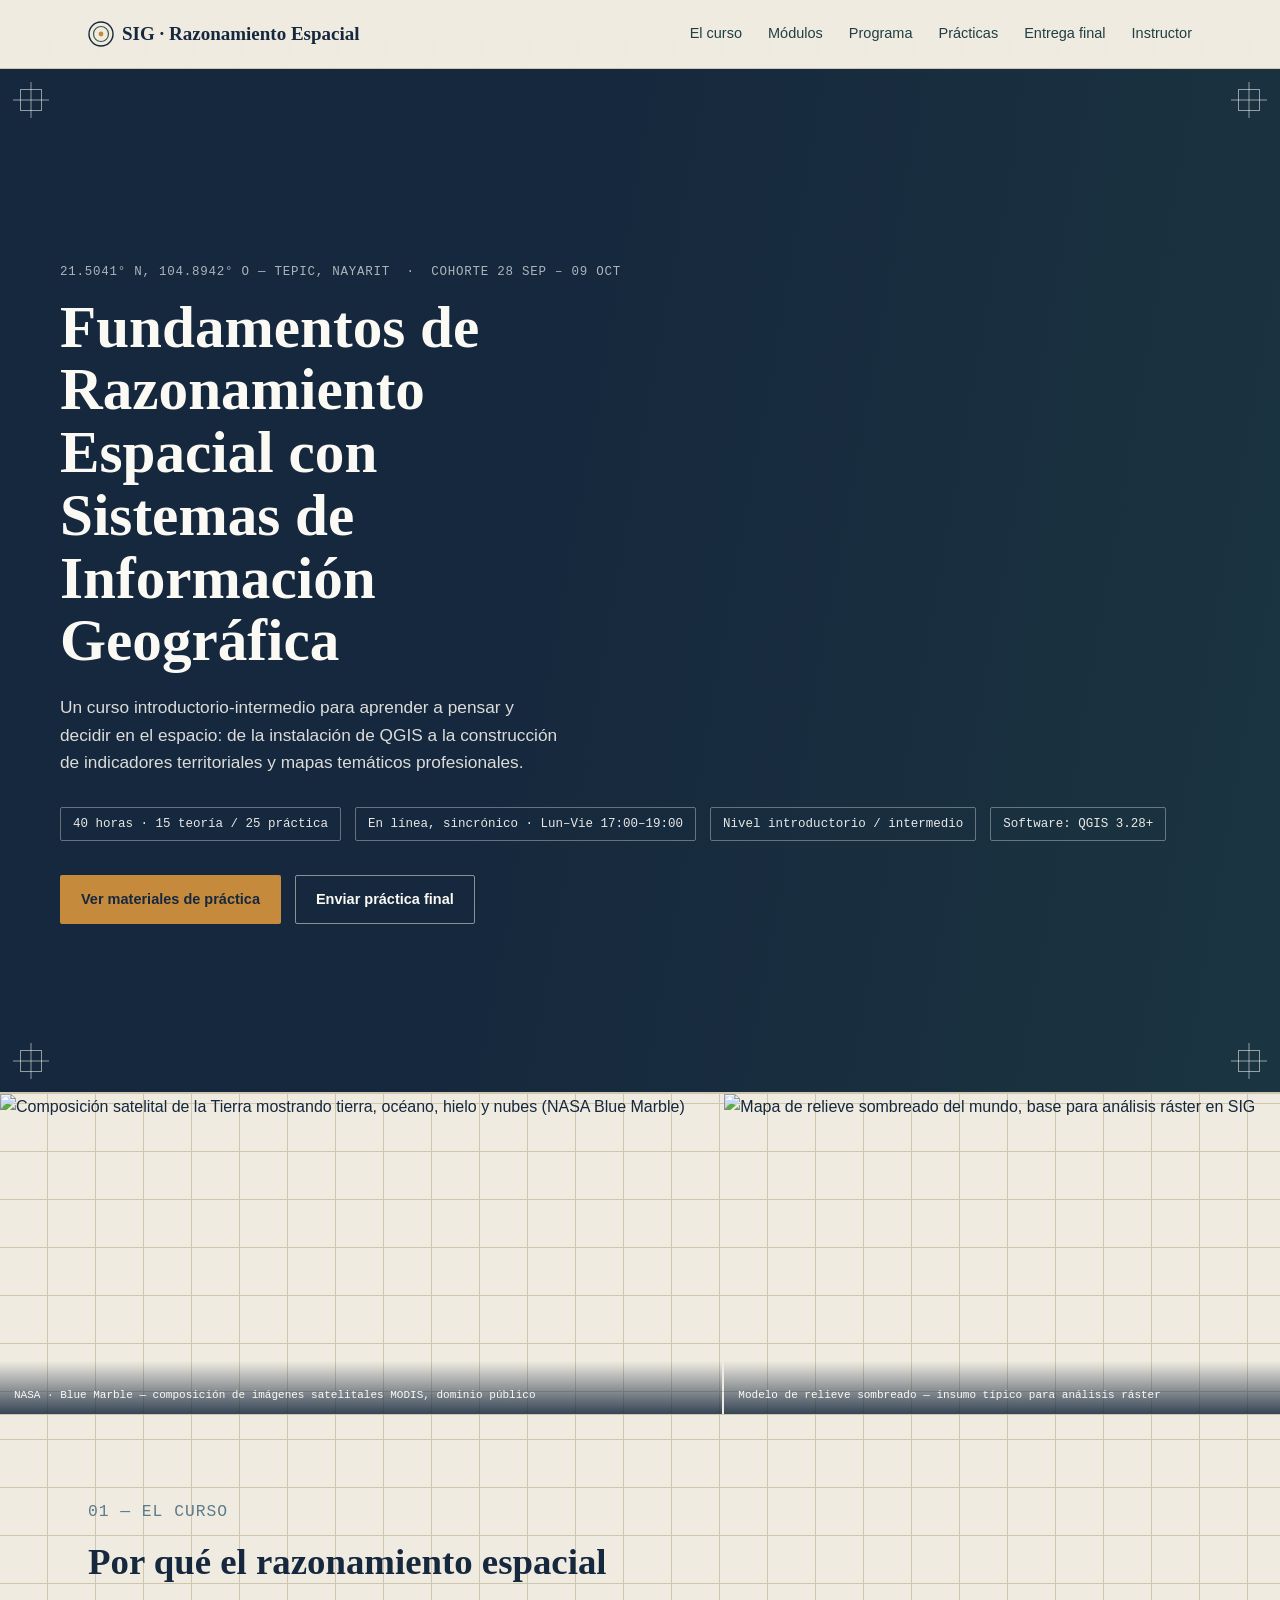
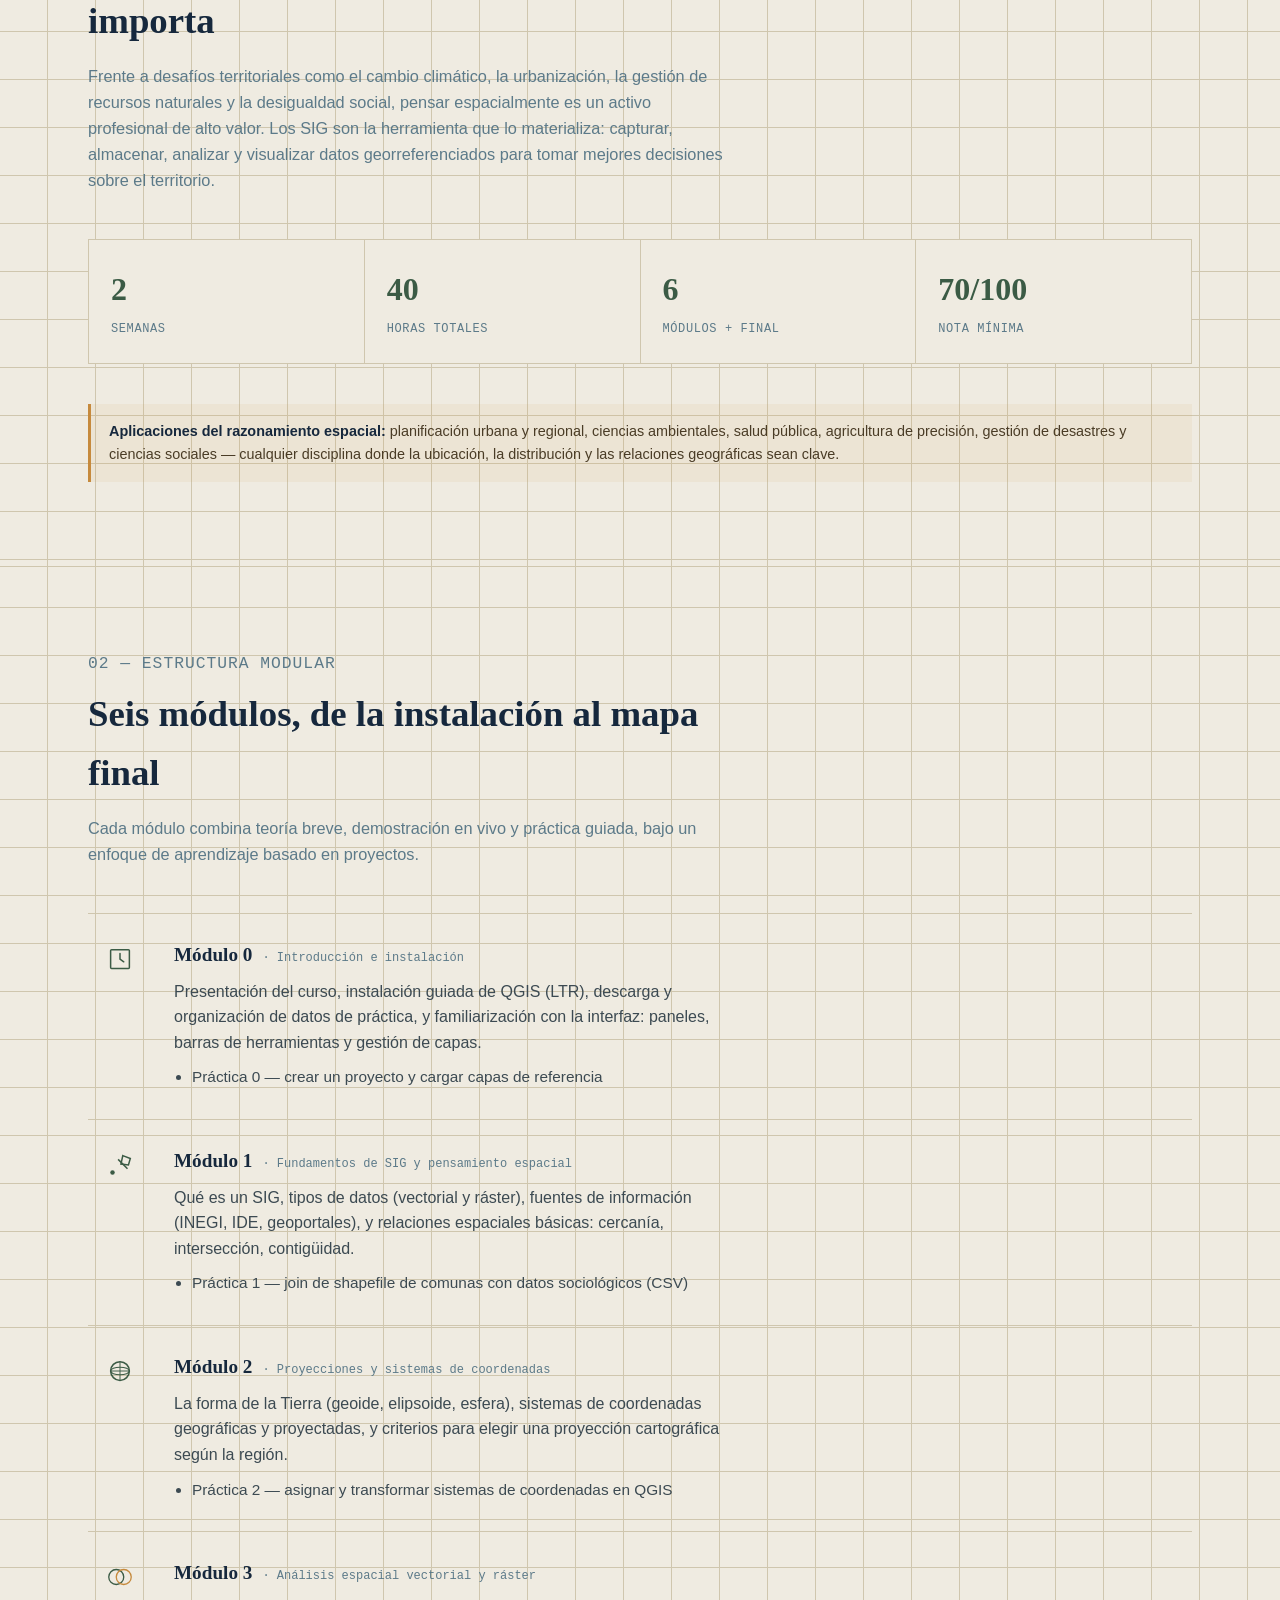
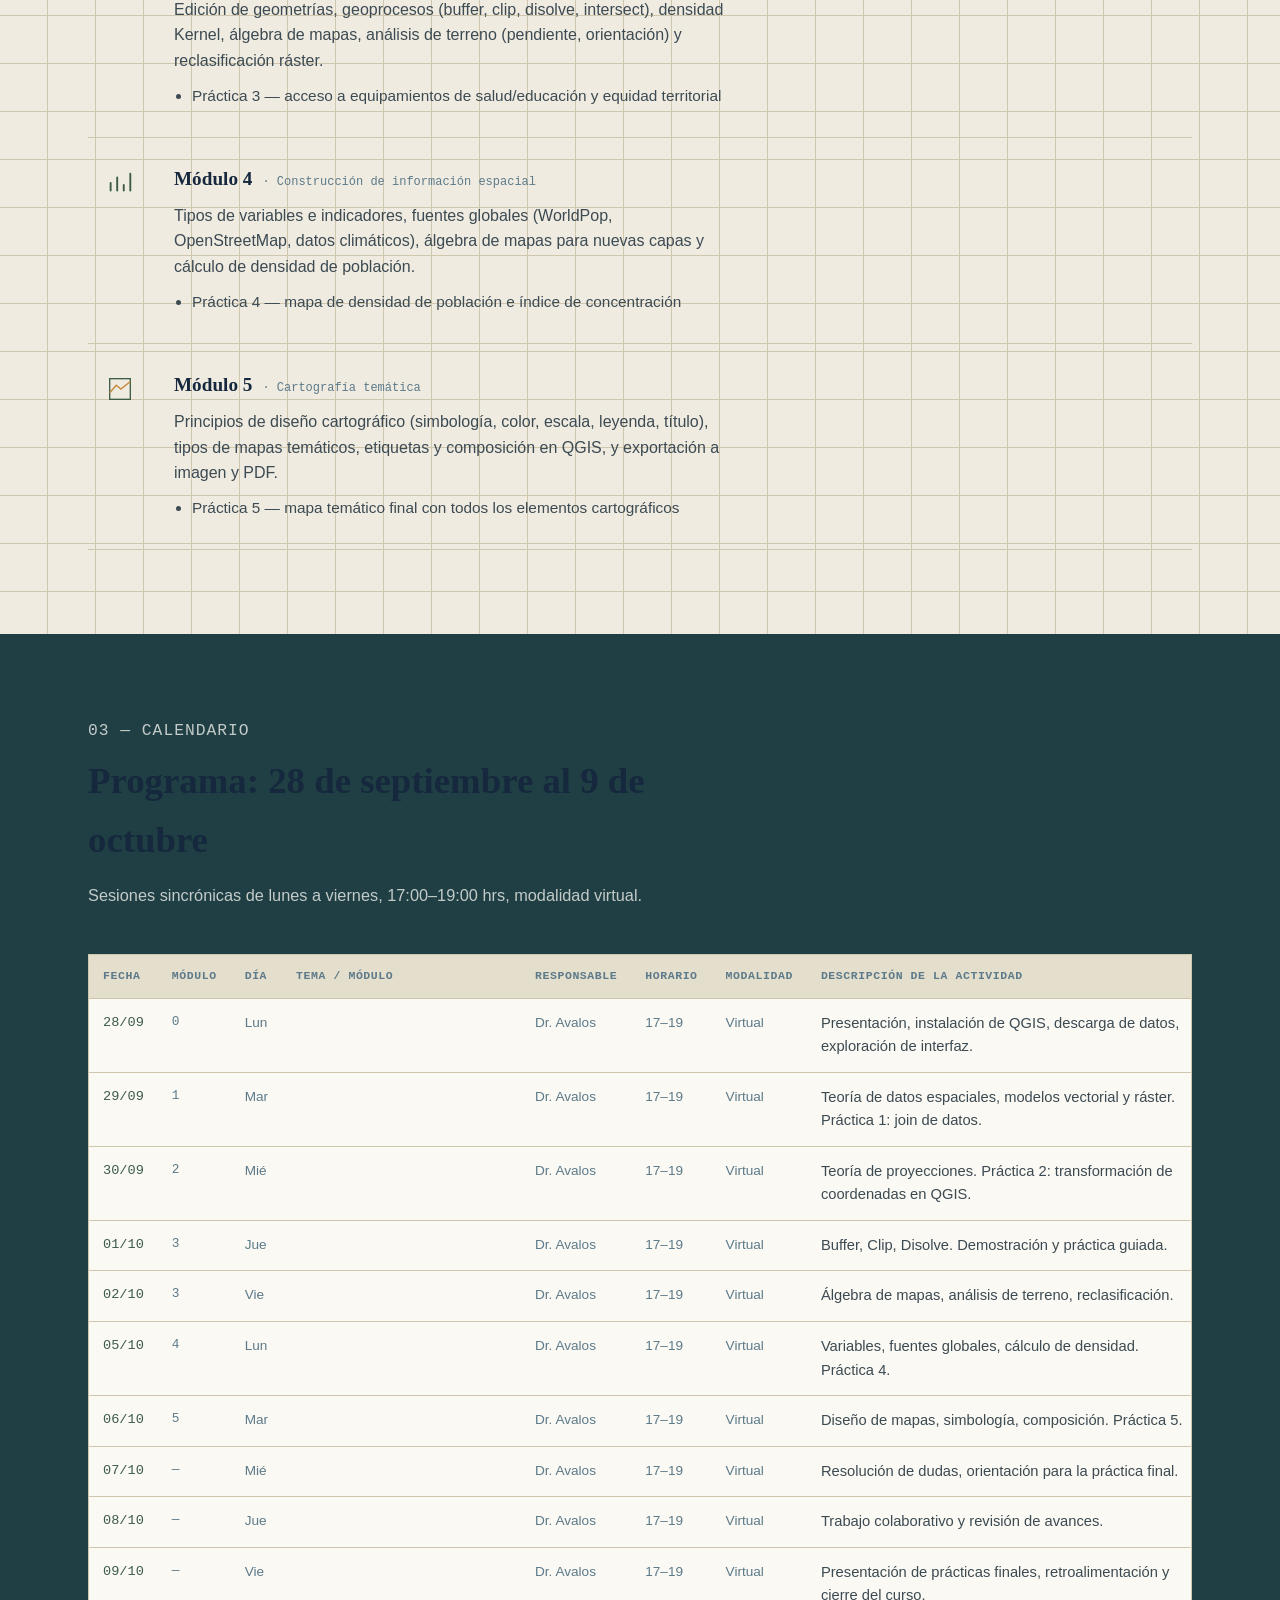
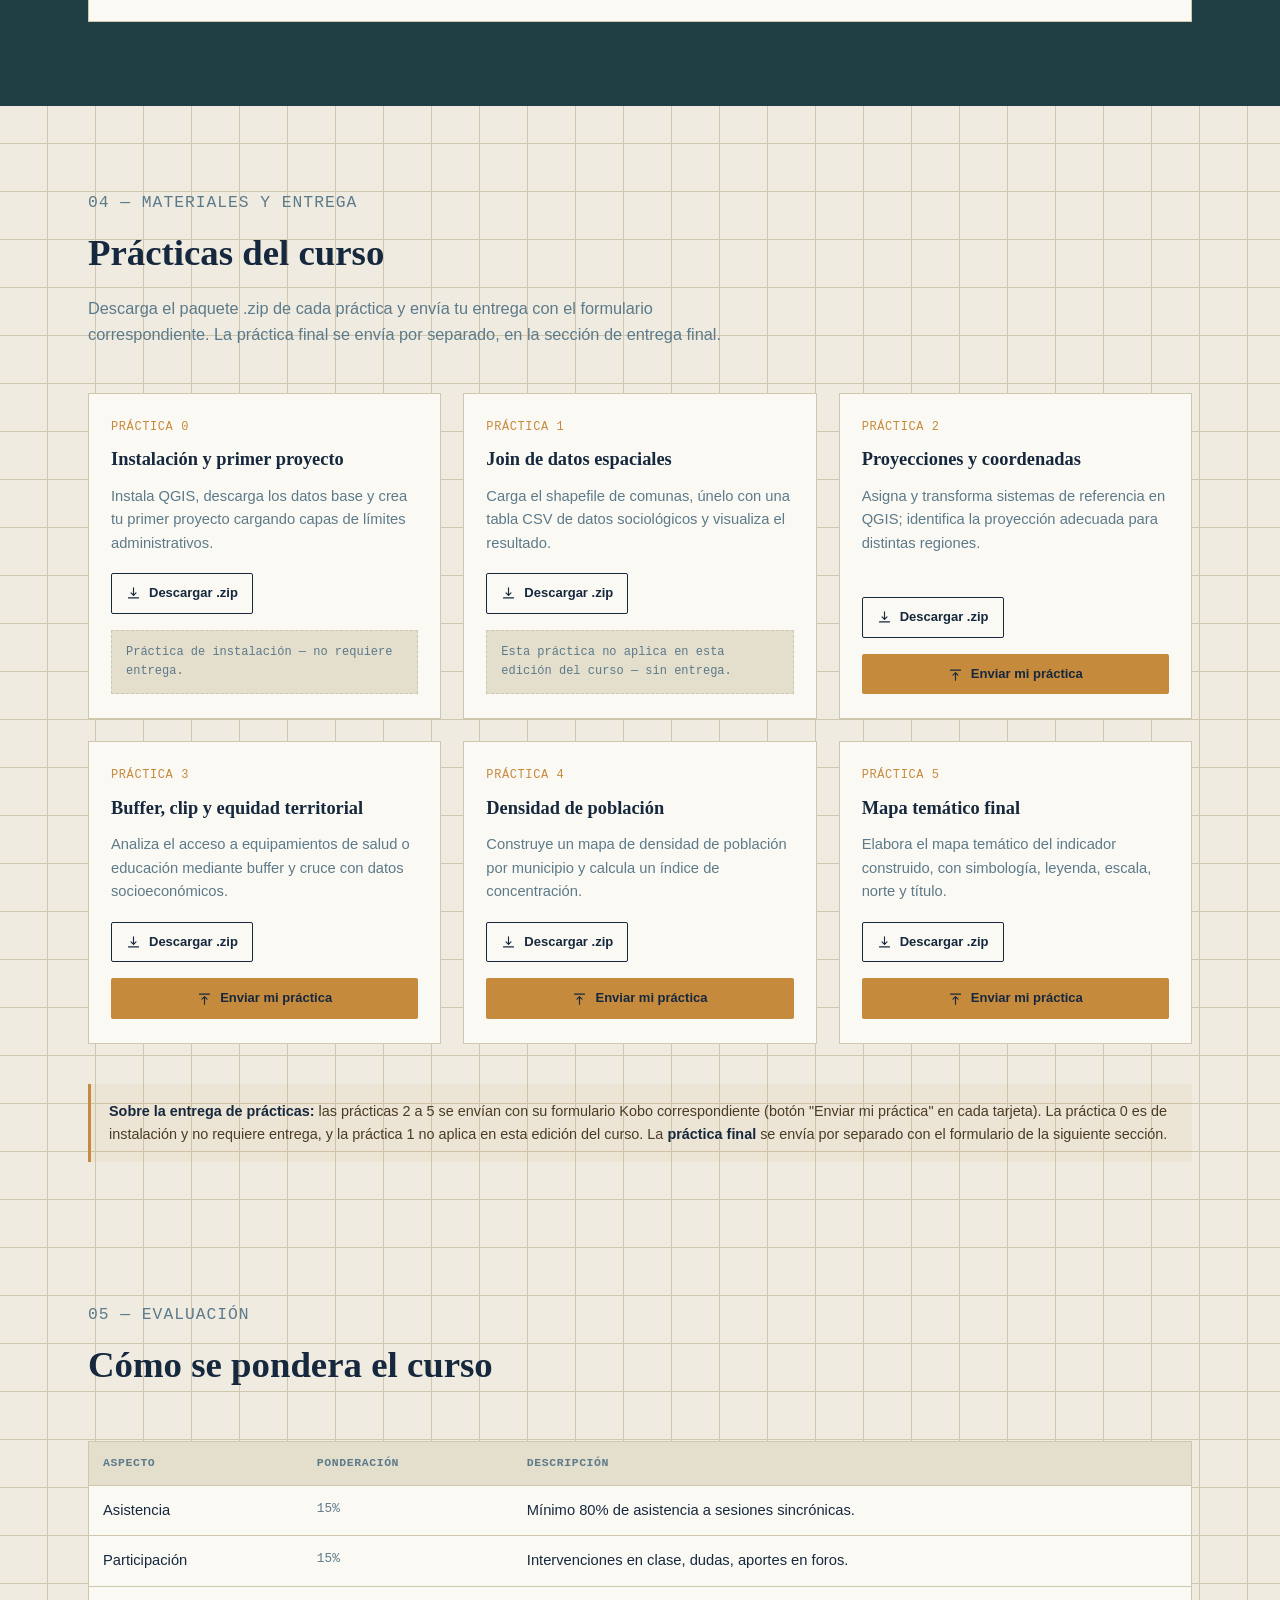
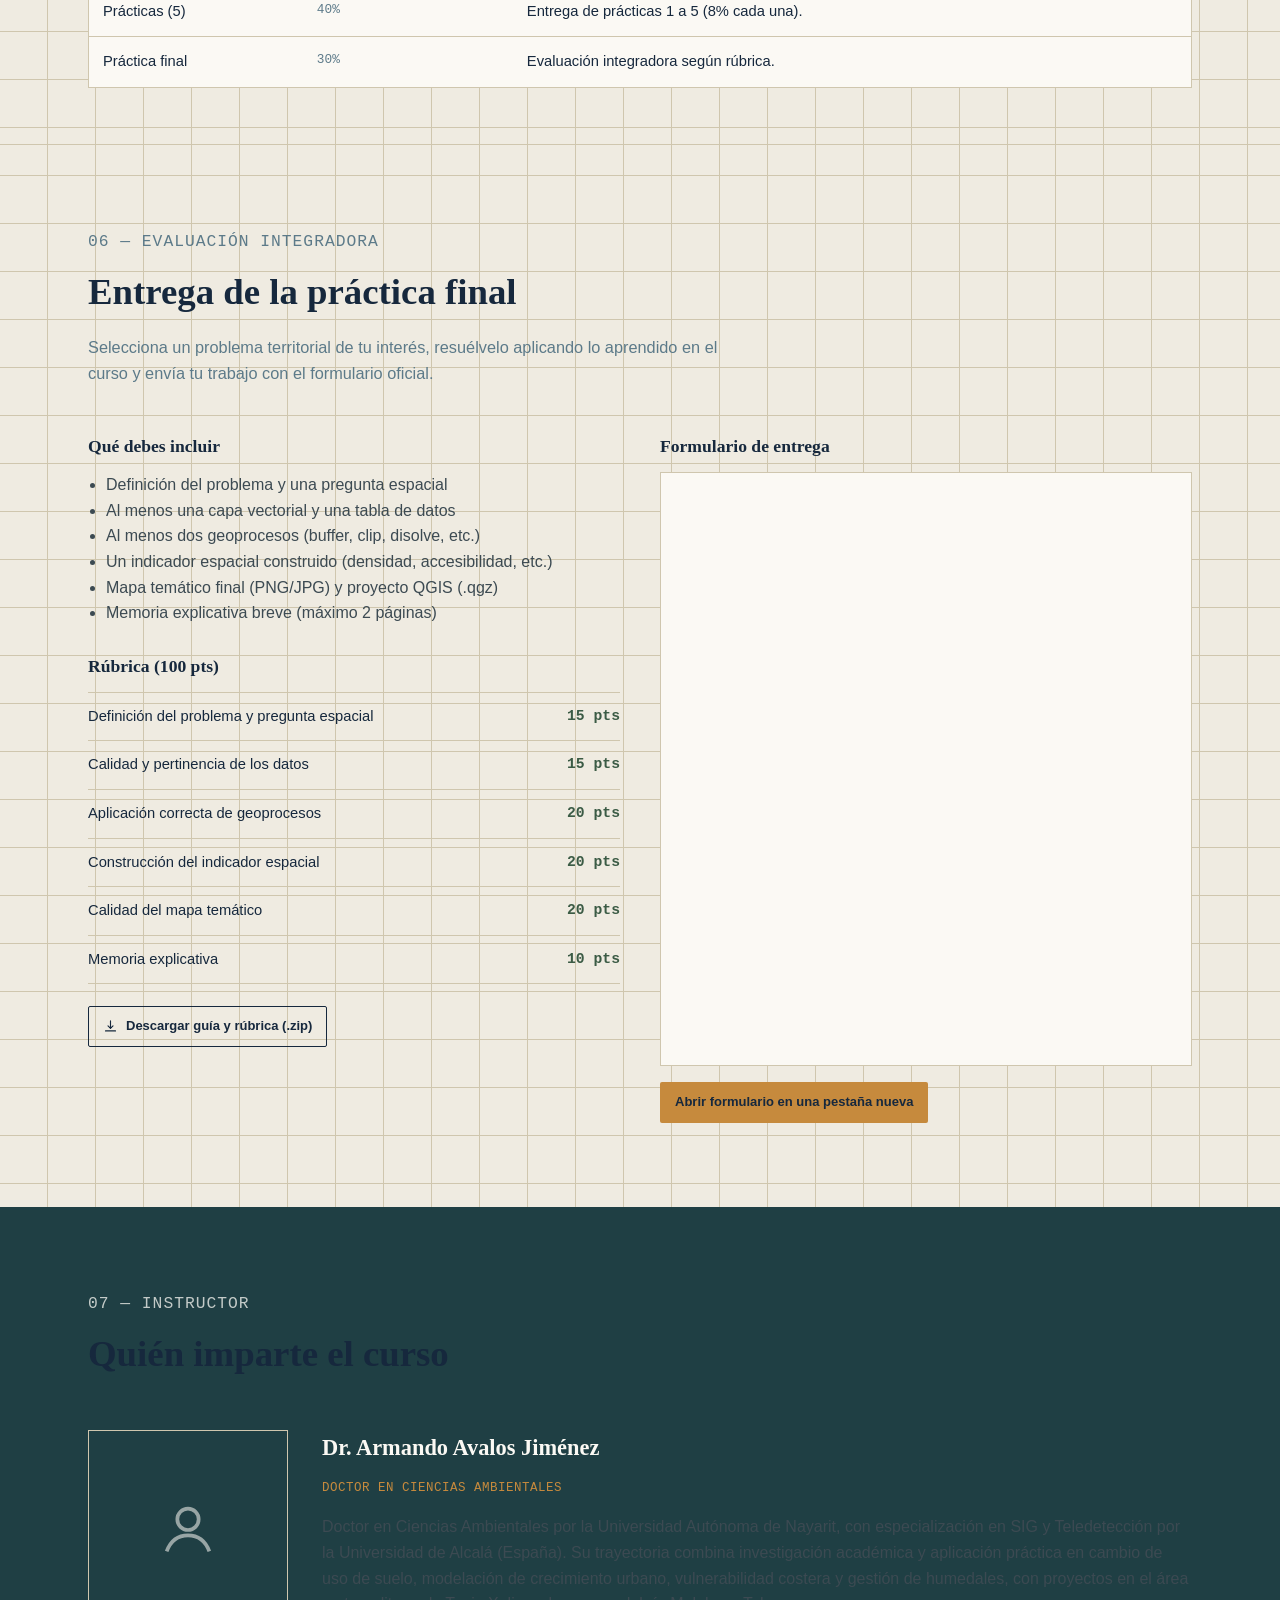
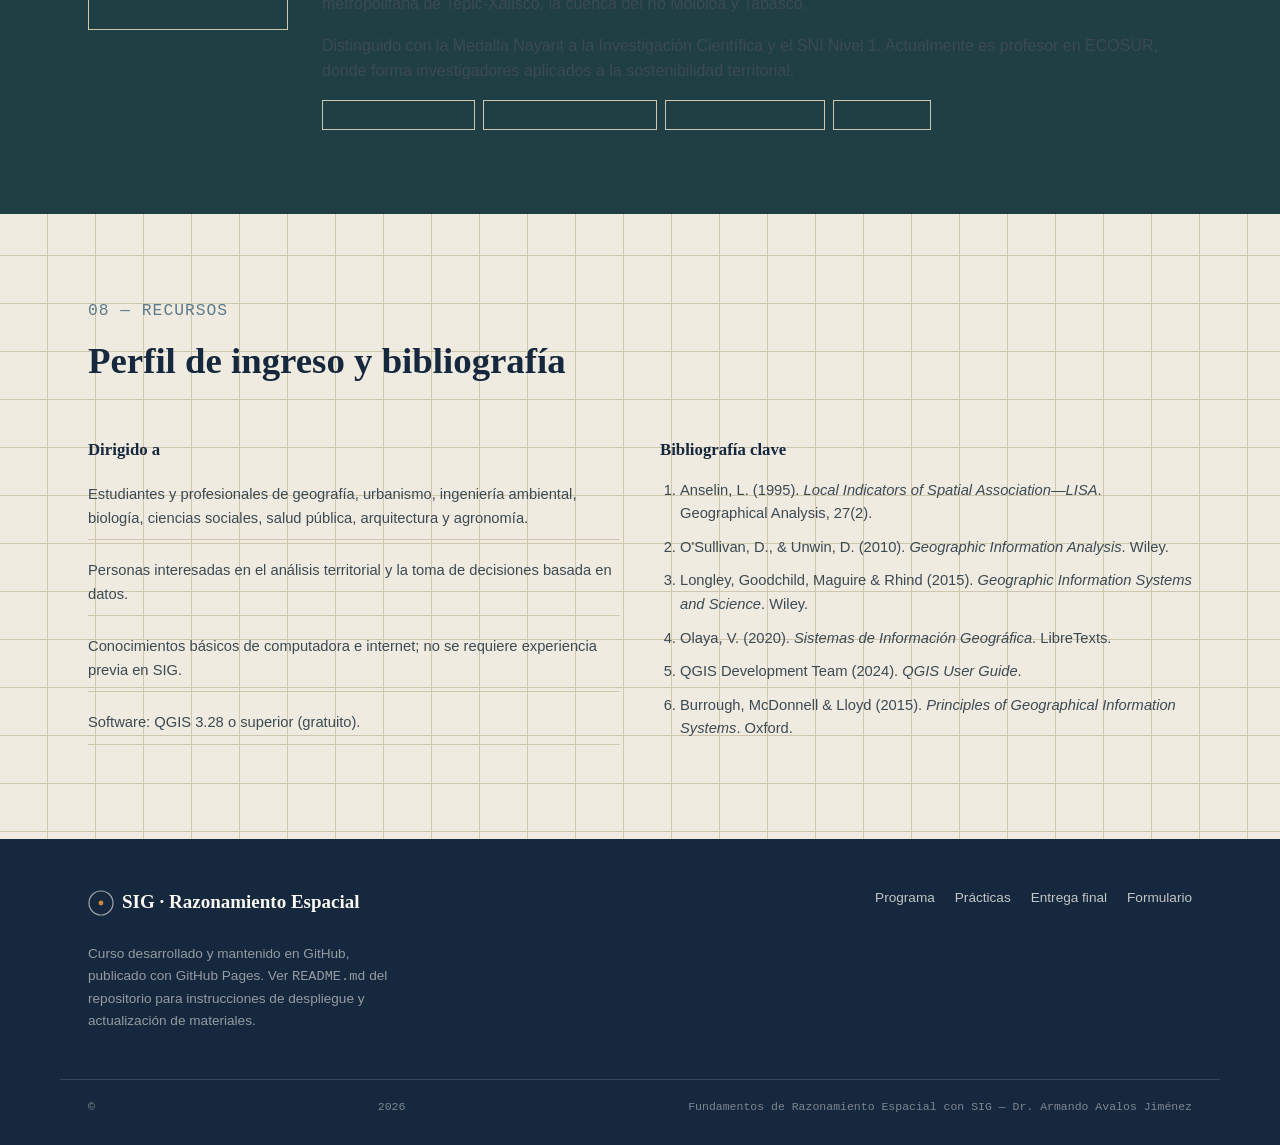
==== commit b9d6725a: "Actualizacion4" ====
--- a/index.html
+++ b/index.html
@@ -213,9 +213,9 @@
 <section id="practicas">
   <div class="wrap">
     <div class="section-head reveal">
-      <p class="coord">04 — Materiales descargables</p>
+      <p class="coord">04 — Materiales y entrega</p>
       <h2>Prácticas del curso</h2>
-      <p>Descarga el paquete .zip de cada práctica (datos, guía y capas de referencia) y usa el espacio de carga para preparar el archivo que entregarás por el canal indicado por tu instructor.</p>
+      <p>Descarga el paquete .zip de cada práctica y envía tu entrega con el formulario correspondiente. La práctica final se envía por separado, en la sección de entrega final.</p>
     </div>
 
     <div class="practicas-grid reveal">
@@ -230,13 +230,7 @@
             Descargar .zip
           </a>
         </div>
-        <label class="upload-slot" tabindex="0">
-          <svg viewBox="0 0 24 24" fill="none" xmlns="http://www.w3.org/2000/svg"><path d="M12 21V9m0 0-4 4m4-4 4 4M4 5h16" stroke="currentColor" stroke-width="1.8" stroke-linecap="round" stroke-linejoin="round"/></svg>
-          <span>
-            Preparar entrega — <span class="fname">ningún archivo seleccionado</span>
-            <input type="file">
-          </span>
-        </label>
+        <p class="no-entrega">Práctica de instalación — no requiere entrega.</p>
       </div>
 
       <div class="practica-card">
@@ -249,13 +243,7 @@
             Descargar .zip
           </a>
         </div>
-        <label class="upload-slot" tabindex="0">
-          <svg viewBox="0 0 24 24" fill="none" xmlns="http://www.w3.org/2000/svg"><path d="M12 21V9m0 0-4 4m4-4 4 4M4 5h16" stroke="currentColor" stroke-width="1.8" stroke-linecap="round" stroke-linejoin="round"/></svg>
-          <span>
-            Preparar entrega — <span class="fname">ningún archivo seleccionado</span>
-            <input type="file">
-          </span>
-        </label>
+        <p class="no-entrega">Esta práctica no aplica en esta edición del curso — sin entrega.</p>
       </div>
 
       <div class="practica-card">
@@ -268,13 +256,10 @@
             Descargar .zip
           </a>
         </div>
-        <label class="upload-slot" tabindex="0">
+        <a class="btn btn-primary btn-sm entrega-btn" href="https://kf.kobotoolbox.org/#/forms/a9vrrRJitGToybucFyURYH" target="_blank" rel="noopener">
           <svg viewBox="0 0 24 24" fill="none" xmlns="http://www.w3.org/2000/svg"><path d="M12 21V9m0 0-4 4m4-4 4 4M4 5h16" stroke="currentColor" stroke-width="1.8" stroke-linecap="round" stroke-linejoin="round"/></svg>
-          <span>
-            Preparar entrega — <span class="fname">ningún archivo seleccionado</span>
-            <input type="file">
-          </span>
-        </label>
+          Enviar mi práctica
+        </a>
       </div>
 
       <div class="practica-card">
@@ -287,13 +272,10 @@
             Descargar .zip
           </a>
         </div>
-        <label class="upload-slot" tabindex="0">
+        <a class="btn btn-primary btn-sm entrega-btn" href="https://kf.kobotoolbox.org/#/forms/a9o9k9g7BsqopscCnwoe2z" target="_blank" rel="noopener">
           <svg viewBox="0 0 24 24" fill="none" xmlns="http://www.w3.org/2000/svg"><path d="M12 21V9m0 0-4 4m4-4 4 4M4 5h16" stroke="currentColor" stroke-width="1.8" stroke-linecap="round" stroke-linejoin="round"/></svg>
-          <span>
-            Preparar entrega — <span class="fname">ningún archivo seleccionado</span>
-            <input type="file">
-          </span>
-        </label>
+          Enviar mi práctica
+        </a>
       </div>
 
       <div class="practica-card">
@@ -306,13 +288,10 @@
             Descargar .zip
           </a>
         </div>
-        <label class="upload-slot" tabindex="0">
+        <a class="btn btn-primary btn-sm entrega-btn" href="https://kf.kobotoolbox.org/#/forms/amHB5QFVhbEmqMrHhH5JsD" target="_blank" rel="noopener">
           <svg viewBox="0 0 24 24" fill="none" xmlns="http://www.w3.org/2000/svg"><path d="M12 21V9m0 0-4 4m4-4 4 4M4 5h16" stroke="currentColor" stroke-width="1.8" stroke-linecap="round" stroke-linejoin="round"/></svg>
-          <span>
-            Preparar entrega — <span class="fname">ningún archivo seleccionado</span>
-            <input type="file">
-          </span>
-        </label>
+          Enviar mi práctica
+        </a>
       </div>
 
       <div class="practica-card">
@@ -325,19 +304,16 @@
             Descargar .zip
           </a>
         </div>
-        <label class="upload-slot" tabindex="0">
+        <a class="btn btn-primary btn-sm entrega-btn" href="https://kf.kobotoolbox.org/#/forms/aCKbcT6TcZ7uyVyhSV42je" target="_blank" rel="noopener">
           <svg viewBox="0 0 24 24" fill="none" xmlns="http://www.w3.org/2000/svg"><path d="M12 21V9m0 0-4 4m4-4 4 4M4 5h16" stroke="currentColor" stroke-width="1.8" stroke-linecap="round" stroke-linejoin="round"/></svg>
-          <span>
-            Preparar entrega — <span class="fname">ningún archivo seleccionado</span>
-            <input type="file">
-          </span>
-        </label>
+          Enviar mi práctica
+        </a>
       </div>
 
     </div>
 
     <div class="note reveal">
-      <strong>Sobre la carga de archivos:</strong> este sitio se publica en GitHub Pages, un hosting estático sin servidor propio, por lo que no puede recibir ni almacenar archivos que suban los participantes. El recuadro de "preparar entrega" solo confirma el archivo elegido en tu propio navegador; la entrega real de las prácticas 0–5 se hace por el canal que indique el instructor (aula virtual, correo o carpeta compartida), y la <strong>práctica final</strong> se envía con el formulario de la siguiente sección.
+      <strong>Sobre la entrega de prácticas:</strong> las prácticas 2 a 5 se envían con su formulario Kobo correspondiente (botón "Enviar mi práctica" en cada tarjeta). La práctica 0 es de instalación y no requiere entrega, y la práctica 1 no aplica en esta edición del curso. La <strong>práctica final</strong> se envía por separado con el formulario de la siguiente sección.
     </div>
   </div>
 </section>
--- a/css/style.css
+++ b/css/style.css
@@ -485,21 +485,21 @@
   flex-wrap:wrap;
   align-items:center;
 }
-.upload-slot{
+.practica-card .no-entrega{
+  margin: 16px 0 0;
+  padding: 12px 14px;
+  border: 1px dashed var(--line);
+  background: var(--paper-2);
+  font-family: var(--font-mono);
+  font-size: 12px;
+  color: var(--slate);
+  flex-grow: 0;
+}
+.entrega-btn{
   margin-top: 16px;
-  border: 1.5px dashed var(--line);
-  padding: 14px;
-  font-size: 12.5px;
-  color: var(--slate);
-  cursor:pointer;
-  transition: border-color .2s ease, background .2s ease;
-  display:flex;
-  align-items:center;
-  gap:10px;
-}
-.upload-slot:hover{ border-color: var(--ochre); background: rgba(198,138,61,0.06); }
-.upload-slot svg{ width:16px; height:16px; flex-shrink:0; color: var(--forest); }
-.upload-slot input{ display:none; }
+  justify-content:center;
+  width: 100%;
+}
 .upload-slot .fname{ font-family: var(--font-mono); font-size:11.5px; }
 
 /* ---------- Nota de arquitectura ---------- */
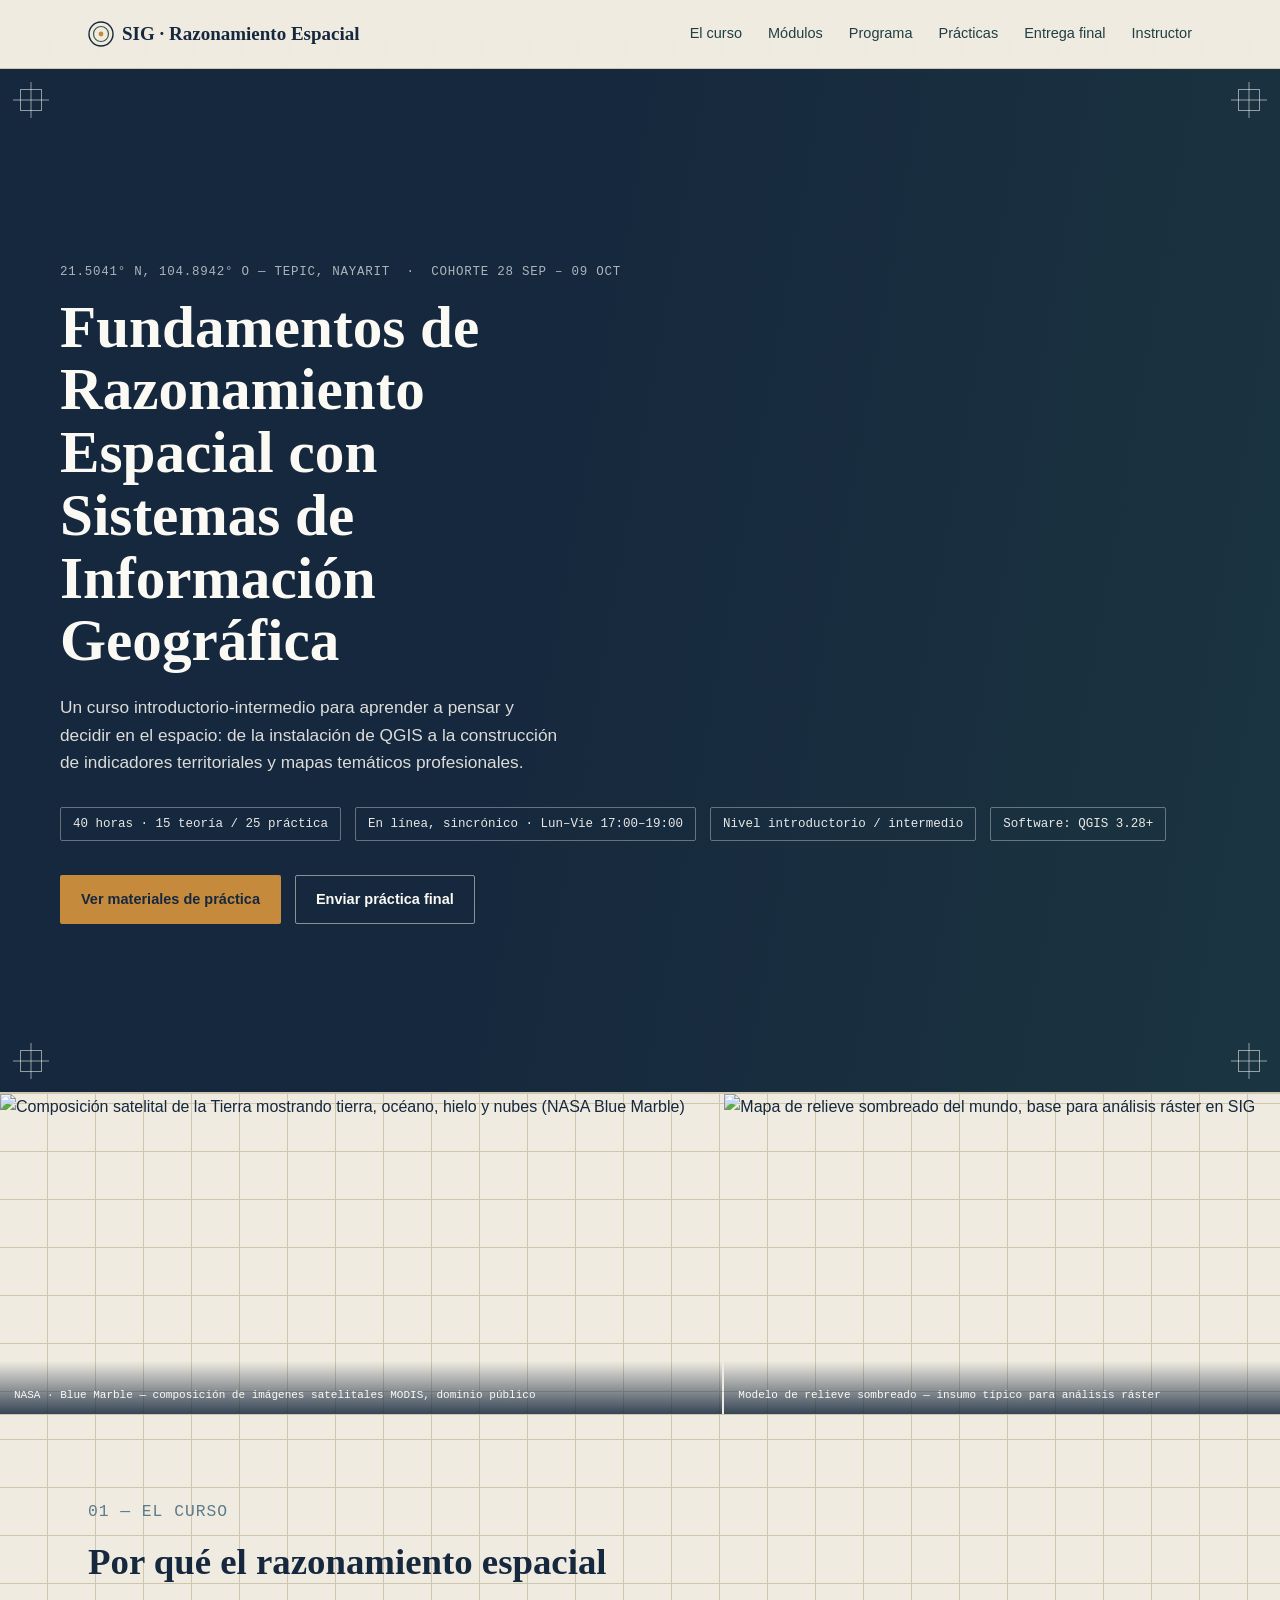
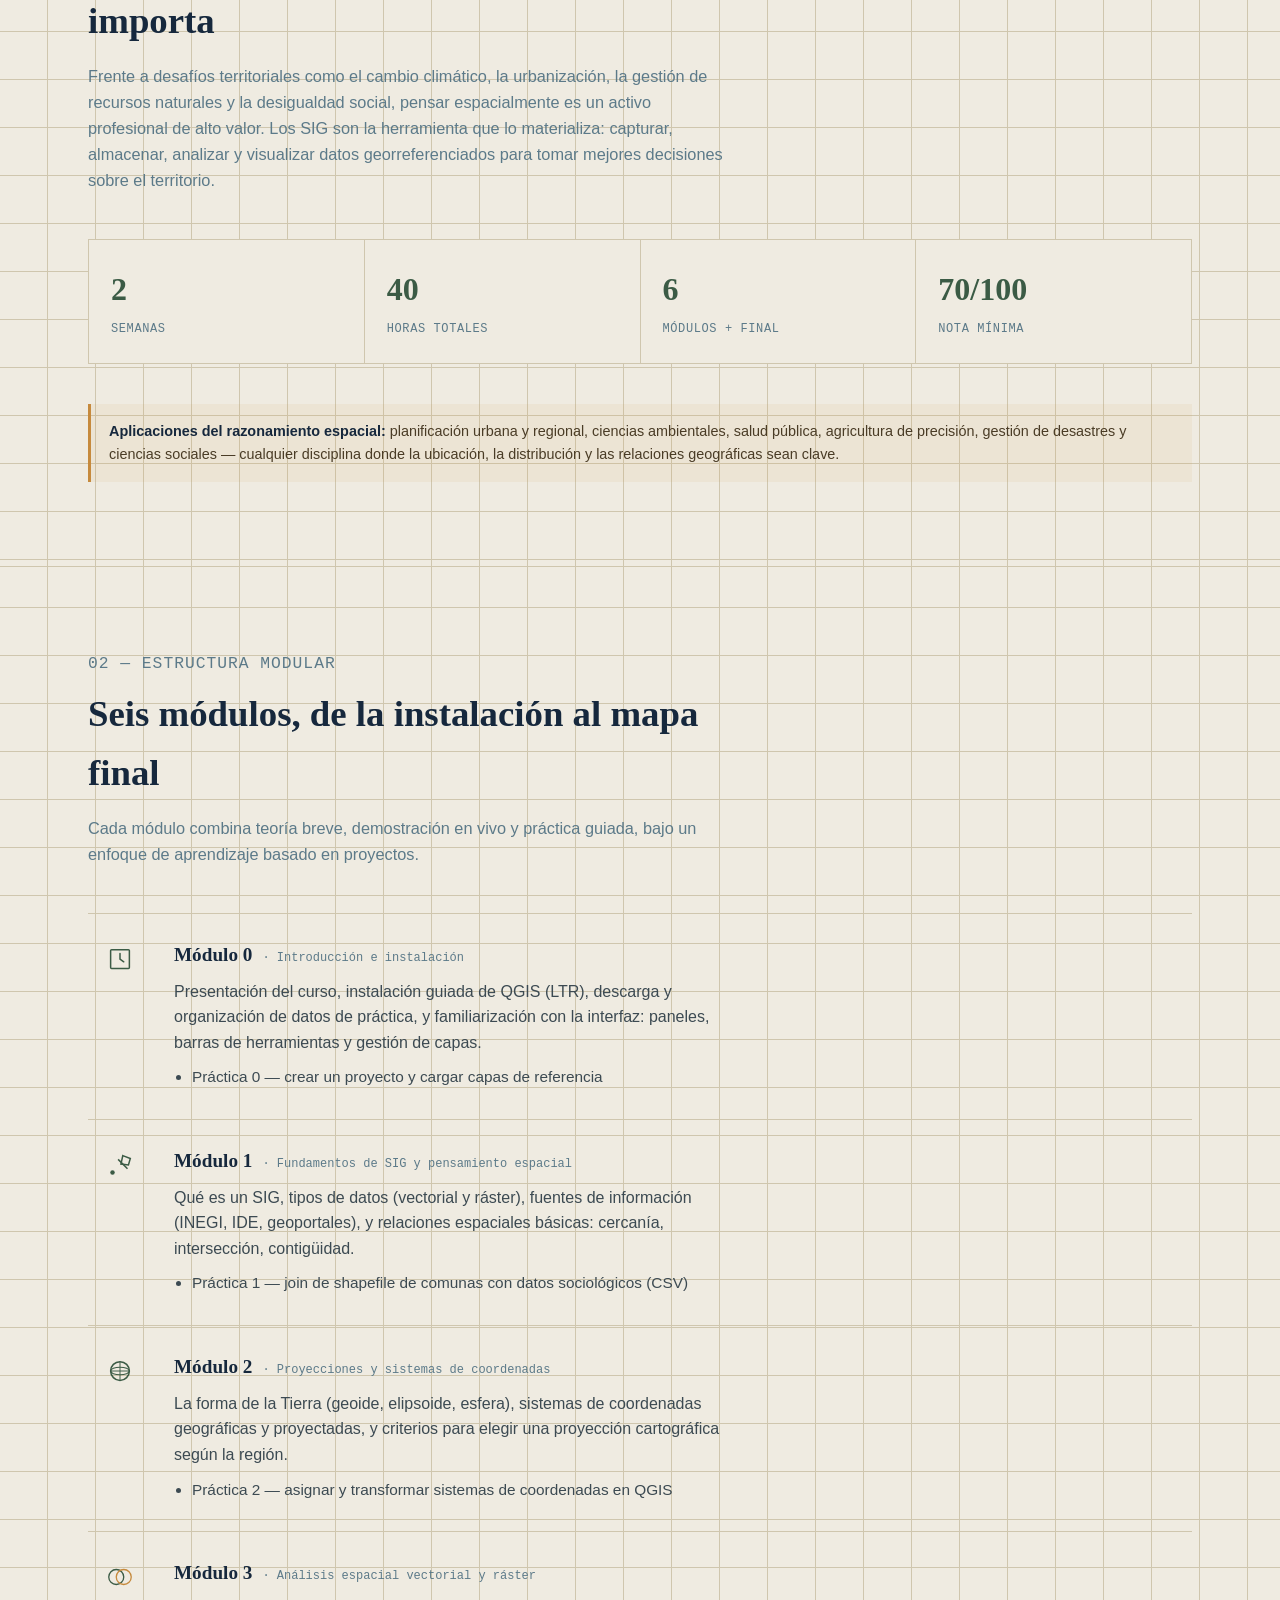
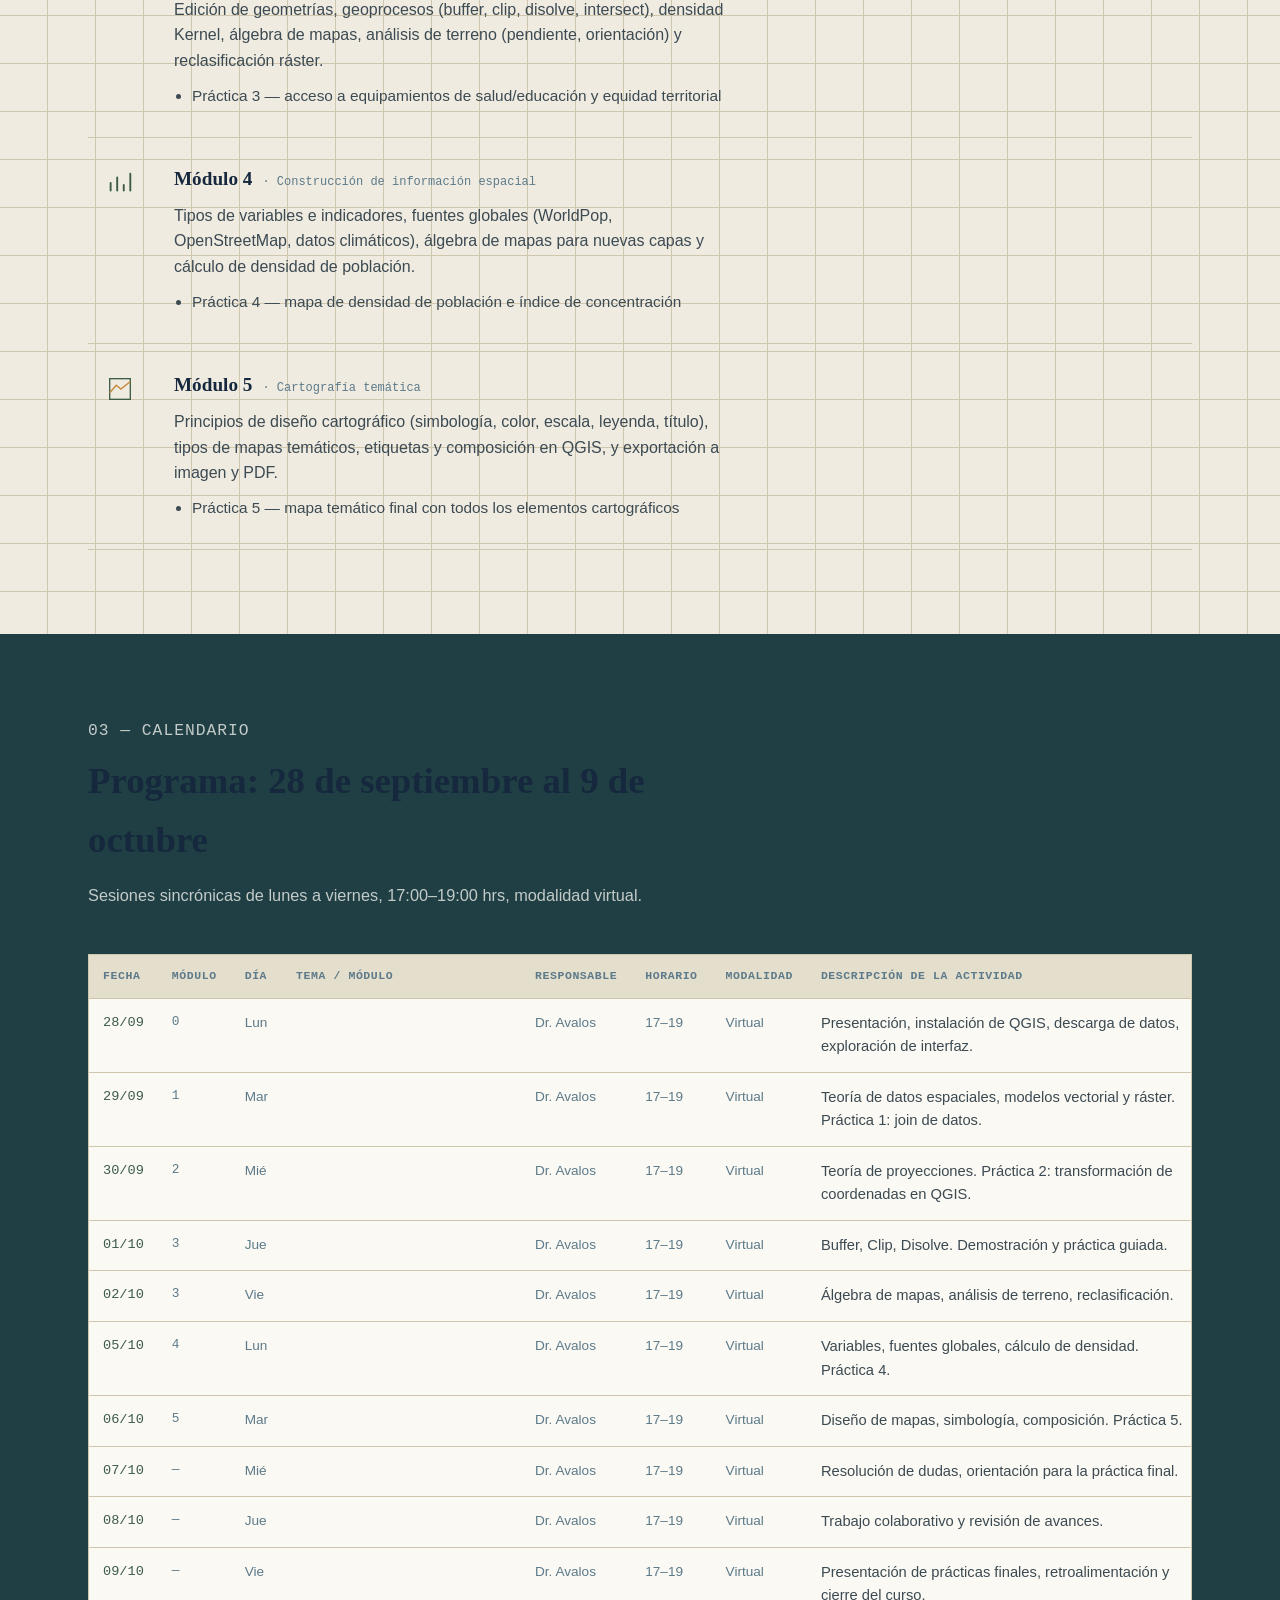
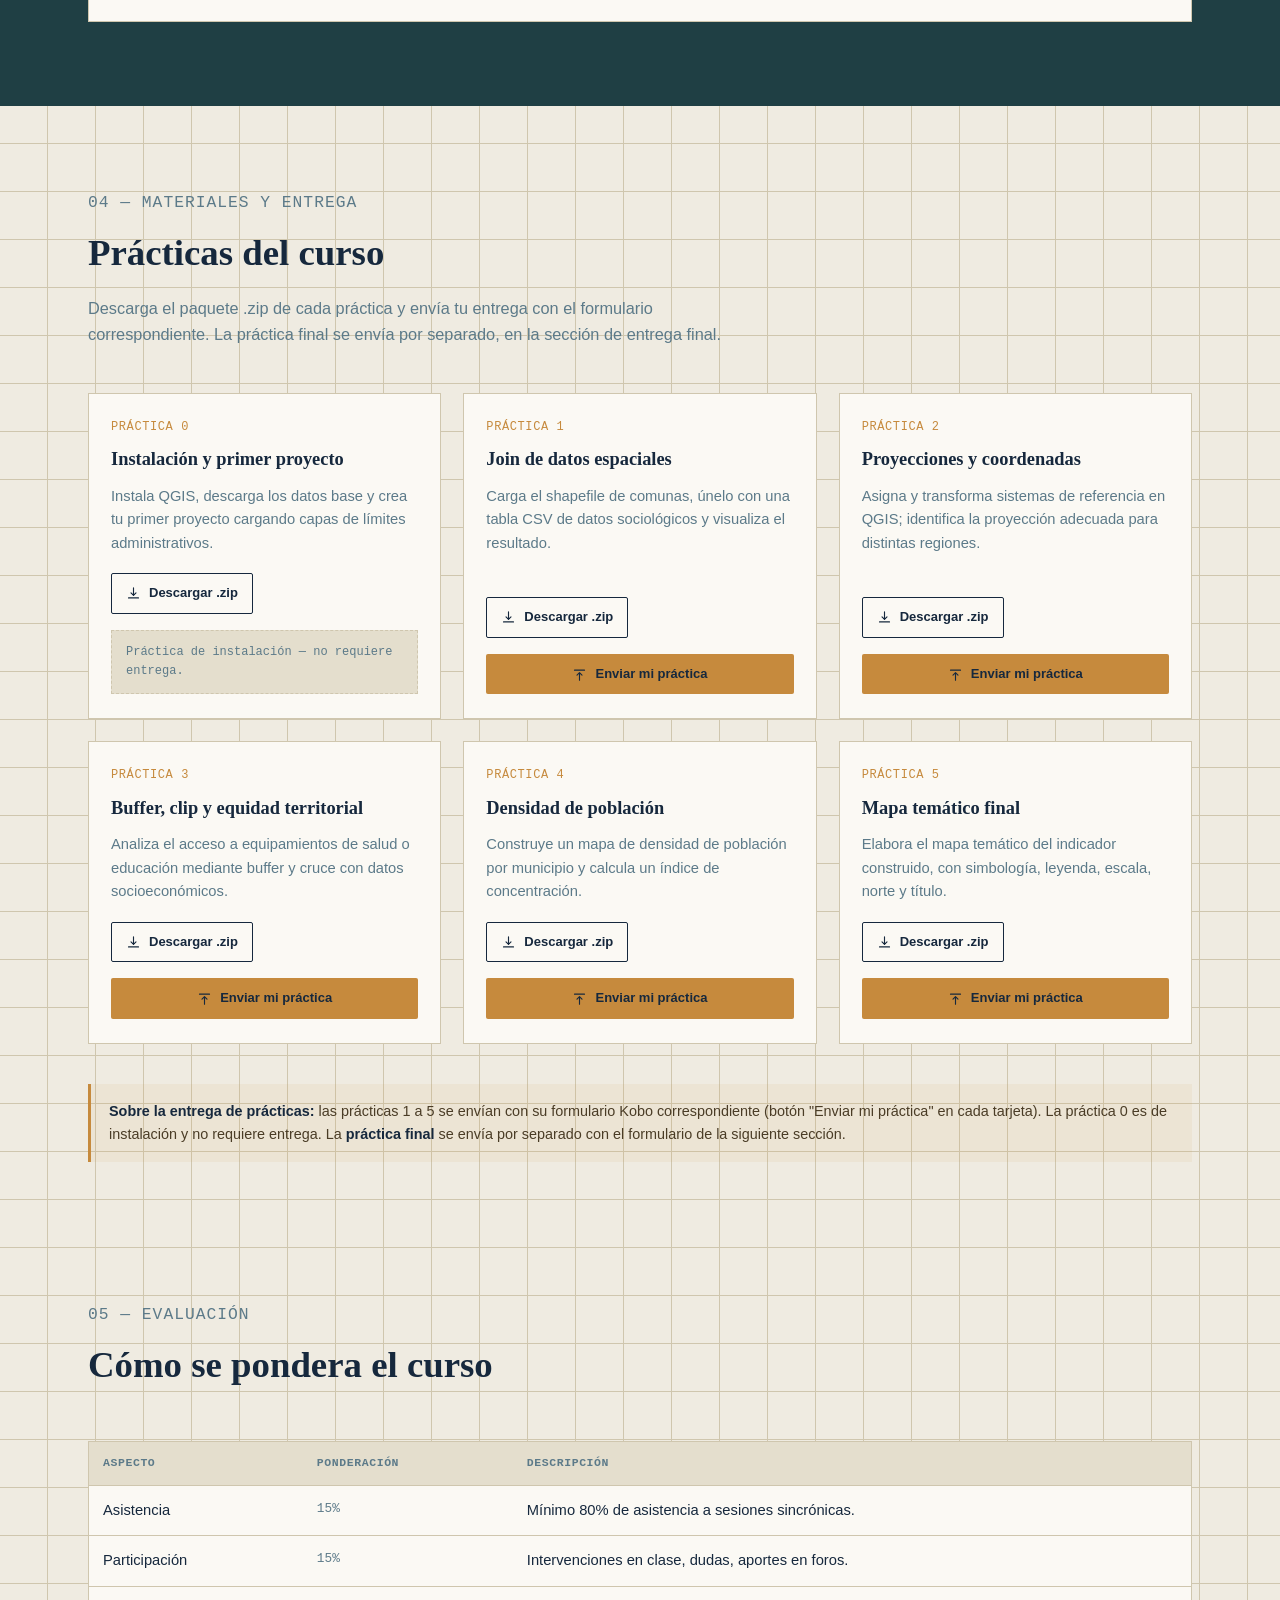
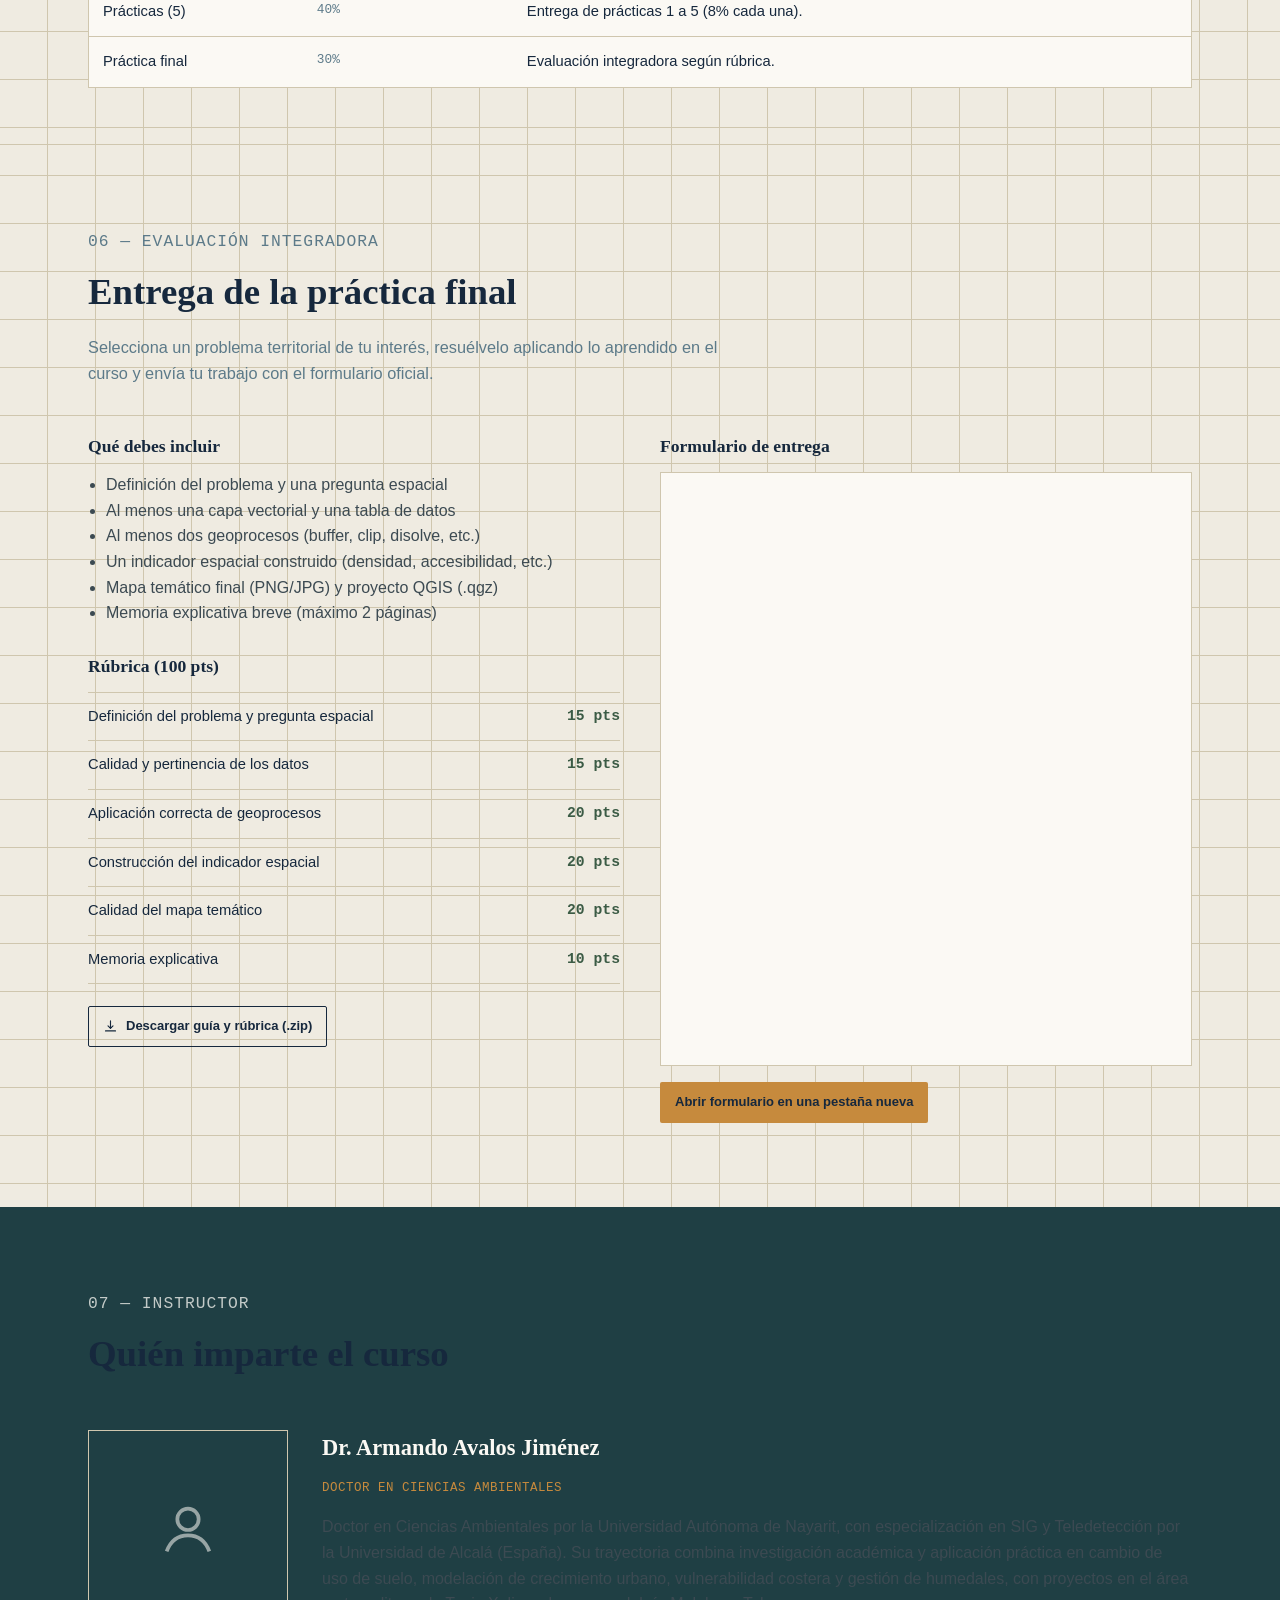
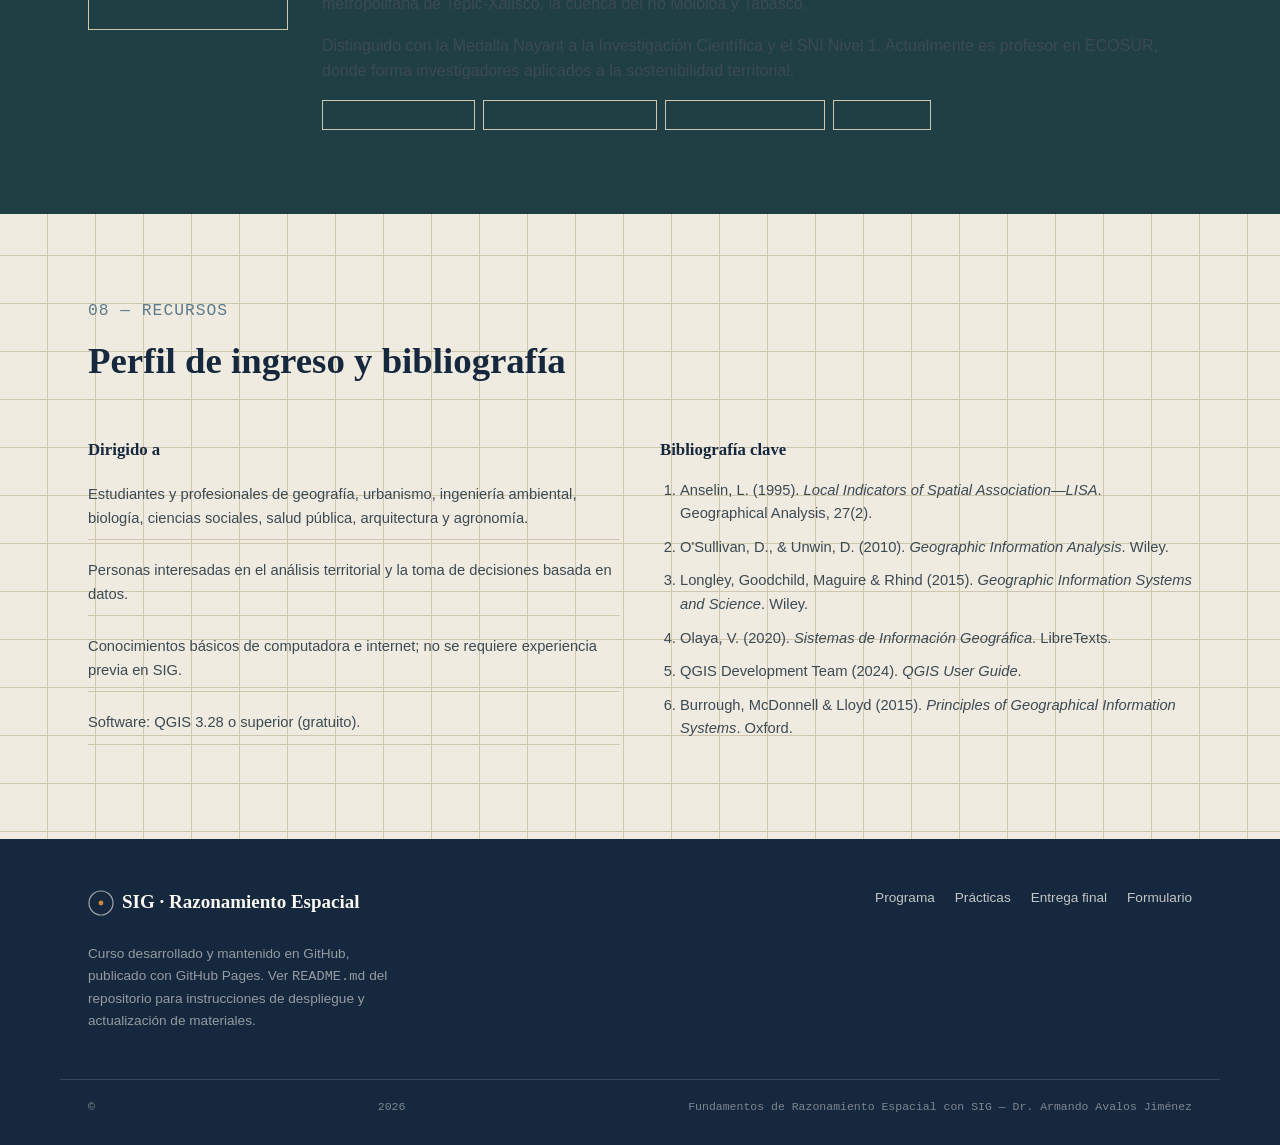
==== commit d83f2862: "Actualizacion5" ====
--- a/index.html
+++ b/index.html
@@ -243,7 +243,10 @@
             Descargar .zip
           </a>
         </div>
-        <p class="no-entrega">Esta práctica no aplica en esta edición del curso — sin entrega.</p>
+        <a class="btn btn-primary btn-sm entrega-btn" href="https://ee.kobotoolbox.org/x/Bt61uPRT" target="_blank" rel="noopener">
+          <svg viewBox="0 0 24 24" fill="none" xmlns="http://www.w3.org/2000/svg"><path d="M12 21V9m0 0-4 4m4-4 4 4M4 5h16" stroke="currentColor" stroke-width="1.8" stroke-linecap="round" stroke-linejoin="round"/></svg>
+          Enviar mi práctica
+        </a>
       </div>
 
       <div class="practica-card">
@@ -256,7 +259,7 @@
             Descargar .zip
           </a>
         </div>
-        <a class="btn btn-primary btn-sm entrega-btn" href="https://kf.kobotoolbox.org/#/forms/a9vrrRJitGToybucFyURYH" target="_blank" rel="noopener">
+        <a class="btn btn-primary btn-sm entrega-btn" href="https://ee.kobotoolbox.org/x/UswHBCe0" target="_blank" rel="noopener">
           <svg viewBox="0 0 24 24" fill="none" xmlns="http://www.w3.org/2000/svg"><path d="M12 21V9m0 0-4 4m4-4 4 4M4 5h16" stroke="currentColor" stroke-width="1.8" stroke-linecap="round" stroke-linejoin="round"/></svg>
           Enviar mi práctica
         </a>
@@ -272,7 +275,7 @@
             Descargar .zip
           </a>
         </div>
-        <a class="btn btn-primary btn-sm entrega-btn" href="https://kf.kobotoolbox.org/#/forms/a9o9k9g7BsqopscCnwoe2z" target="_blank" rel="noopener">
+        <a class="btn btn-primary btn-sm entrega-btn" href="https://ee.kobotoolbox.org/x/l2d7aKrh" target="_blank" rel="noopener">
           <svg viewBox="0 0 24 24" fill="none" xmlns="http://www.w3.org/2000/svg"><path d="M12 21V9m0 0-4 4m4-4 4 4M4 5h16" stroke="currentColor" stroke-width="1.8" stroke-linecap="round" stroke-linejoin="round"/></svg>
           Enviar mi práctica
         </a>
@@ -288,7 +291,7 @@
             Descargar .zip
           </a>
         </div>
-        <a class="btn btn-primary btn-sm entrega-btn" href="https://kf.kobotoolbox.org/#/forms/amHB5QFVhbEmqMrHhH5JsD" target="_blank" rel="noopener">
+        <a class="btn btn-primary btn-sm entrega-btn" href="https://ee.kobotoolbox.org/x/Tx5FuOob" target="_blank" rel="noopener">
           <svg viewBox="0 0 24 24" fill="none" xmlns="http://www.w3.org/2000/svg"><path d="M12 21V9m0 0-4 4m4-4 4 4M4 5h16" stroke="currentColor" stroke-width="1.8" stroke-linecap="round" stroke-linejoin="round"/></svg>
           Enviar mi práctica
         </a>
@@ -304,7 +307,7 @@
             Descargar .zip
           </a>
         </div>
-        <a class="btn btn-primary btn-sm entrega-btn" href="https://kf.kobotoolbox.org/#/forms/aCKbcT6TcZ7uyVyhSV42je" target="_blank" rel="noopener">
+        <a class="btn btn-primary btn-sm entrega-btn" href="https://ee.kobotoolbox.org/x/RUchhVzf" target="_blank" rel="noopener">
           <svg viewBox="0 0 24 24" fill="none" xmlns="http://www.w3.org/2000/svg"><path d="M12 21V9m0 0-4 4m4-4 4 4M4 5h16" stroke="currentColor" stroke-width="1.8" stroke-linecap="round" stroke-linejoin="round"/></svg>
           Enviar mi práctica
         </a>
@@ -313,7 +316,7 @@
     </div>
 
     <div class="note reveal">
-      <strong>Sobre la entrega de prácticas:</strong> las prácticas 2 a 5 se envían con su formulario Kobo correspondiente (botón "Enviar mi práctica" en cada tarjeta). La práctica 0 es de instalación y no requiere entrega, y la práctica 1 no aplica en esta edición del curso. La <strong>práctica final</strong> se envía por separado con el formulario de la siguiente sección.
+      <strong>Sobre la entrega de prácticas:</strong> las prácticas 1 a 5 se envían con su formulario Kobo correspondiente (botón "Enviar mi práctica" en cada tarjeta). La práctica 0 es de instalación y no requiere entrega. La <strong>práctica final</strong> se envía por separado con el formulario de la siguiente sección.
     </div>
   </div>
 </section>
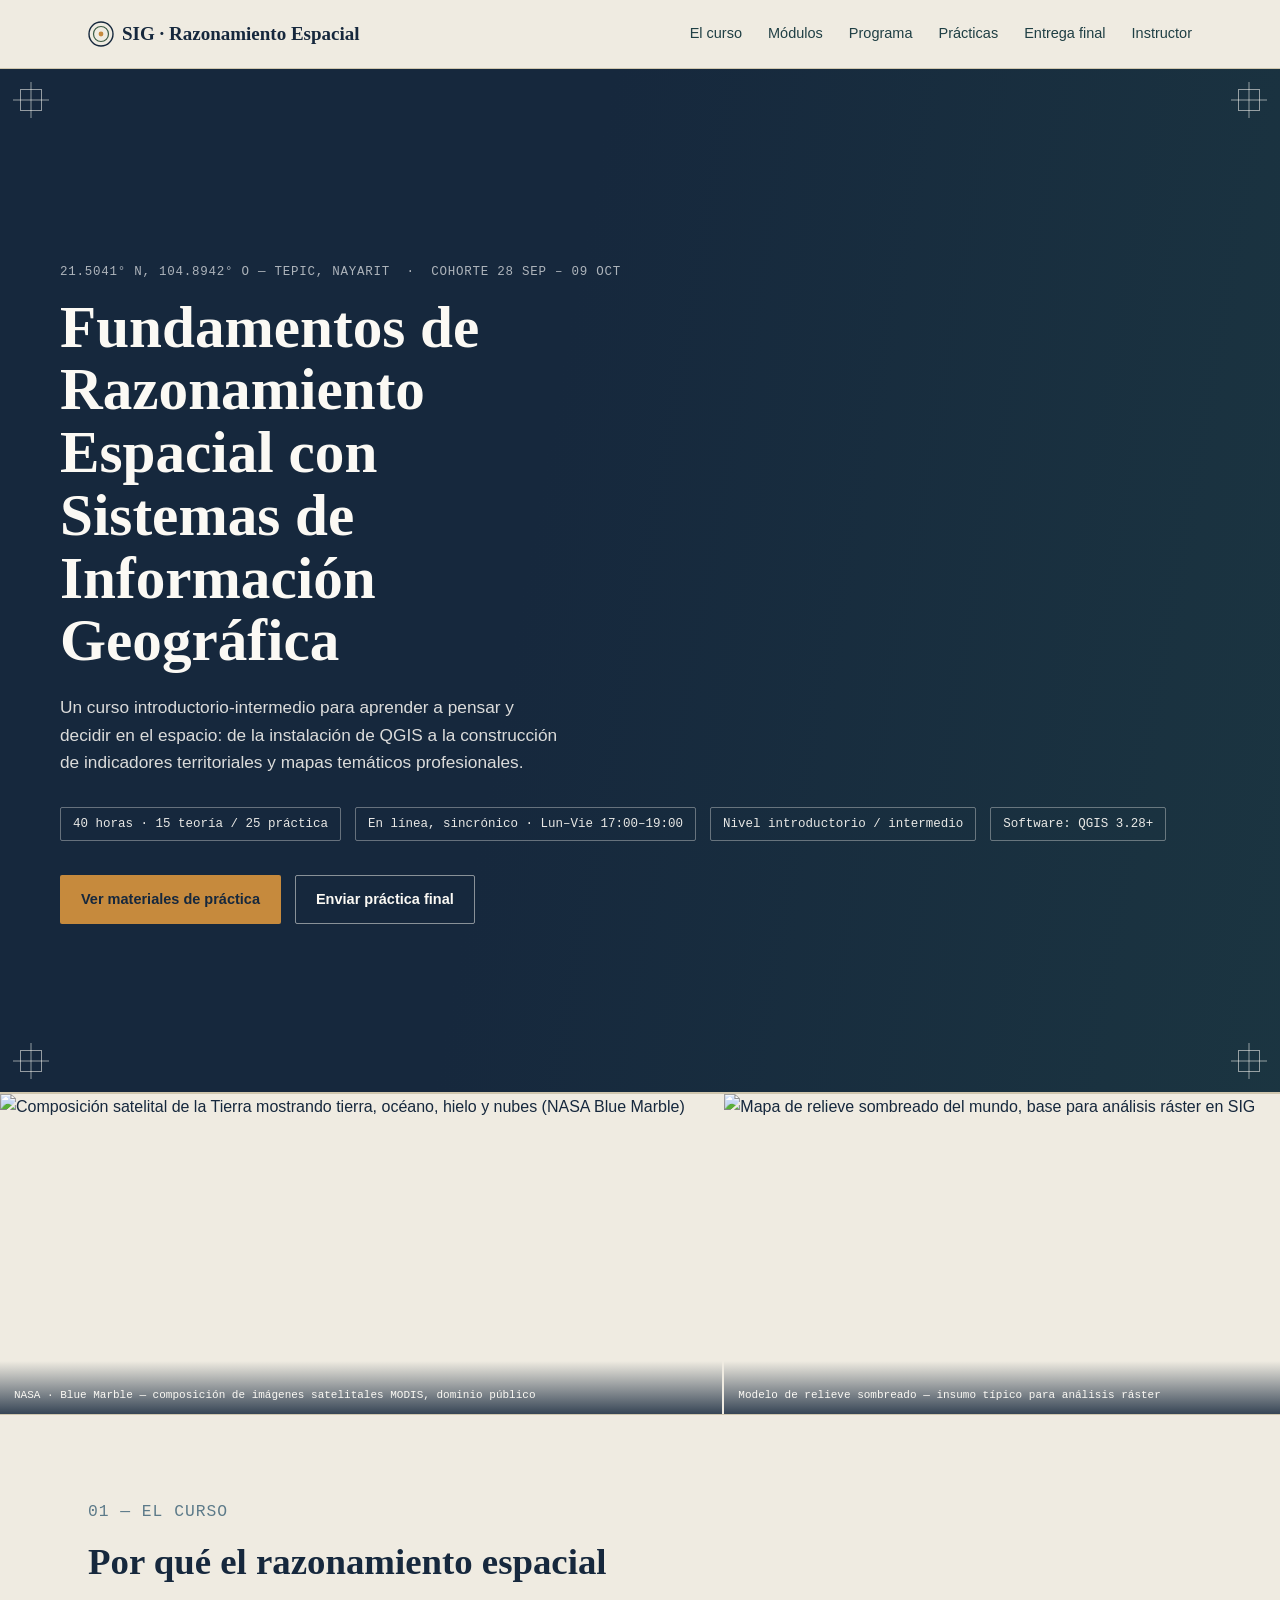
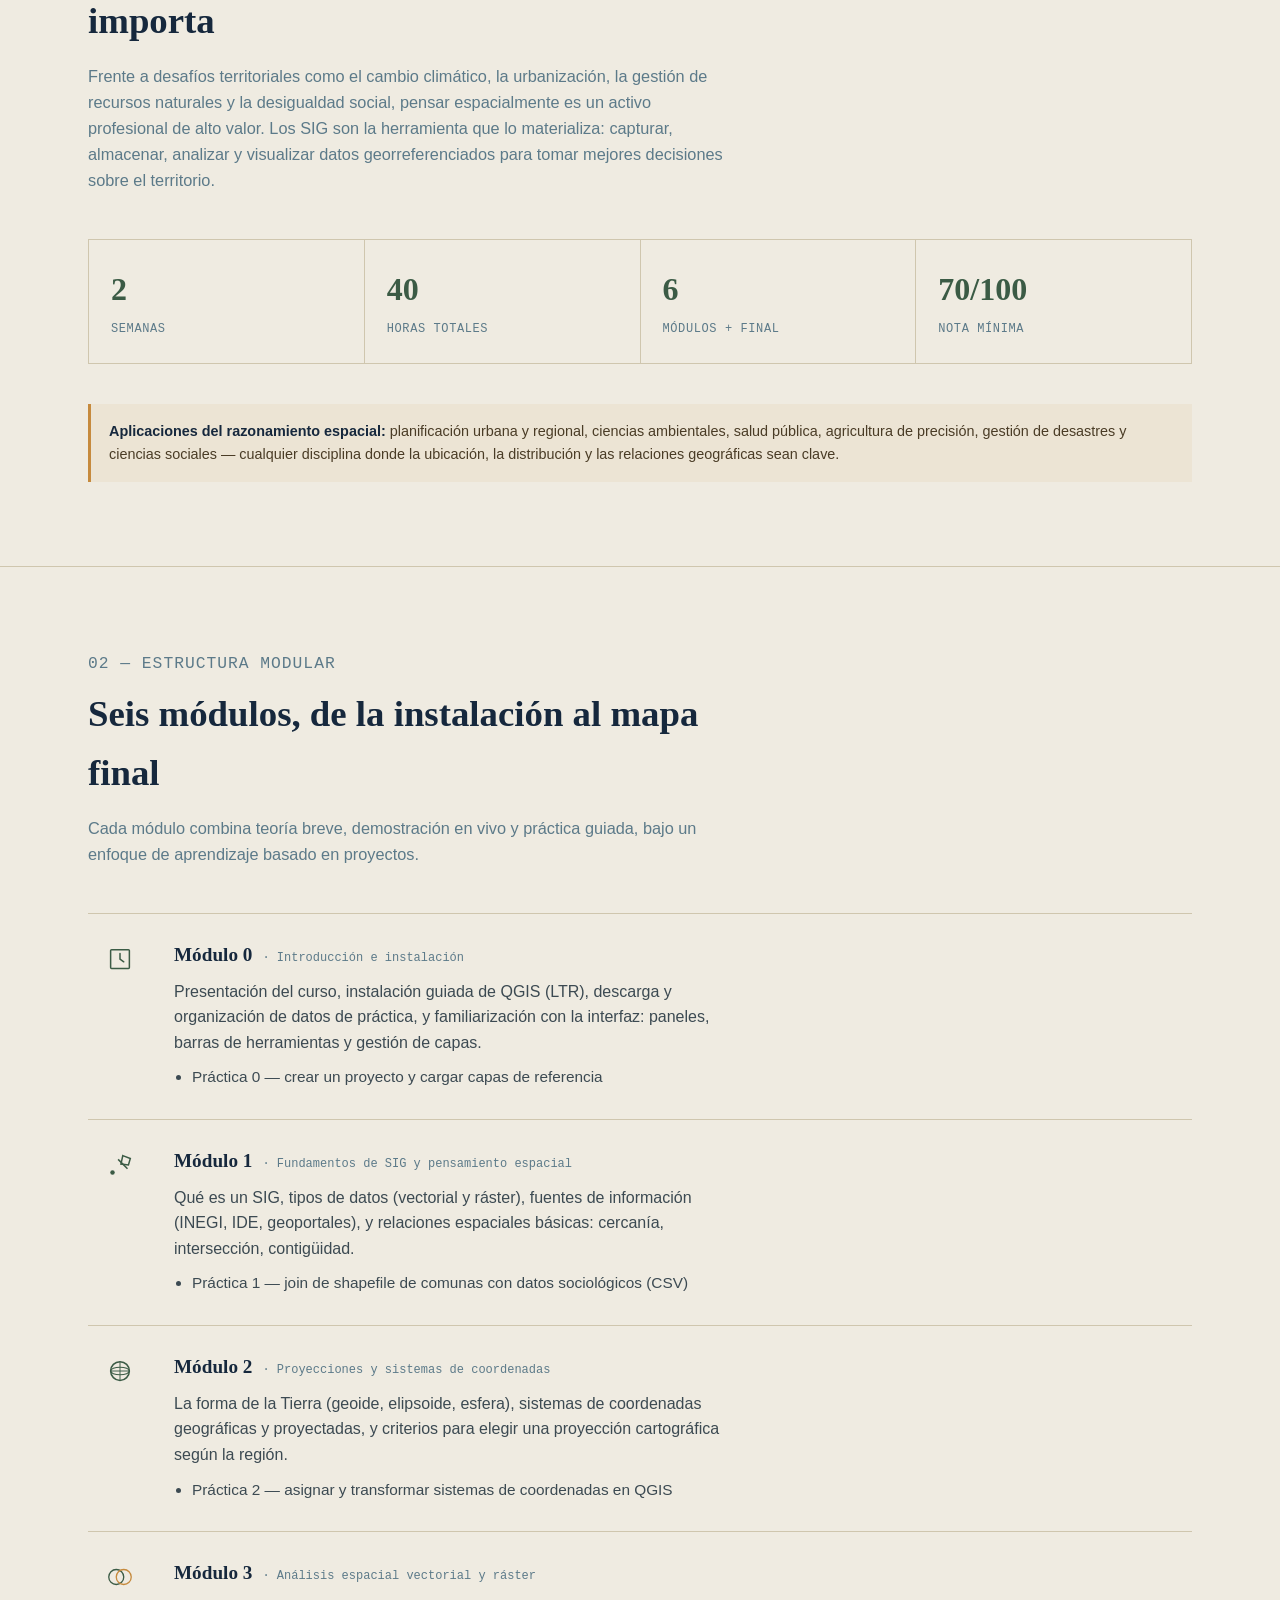
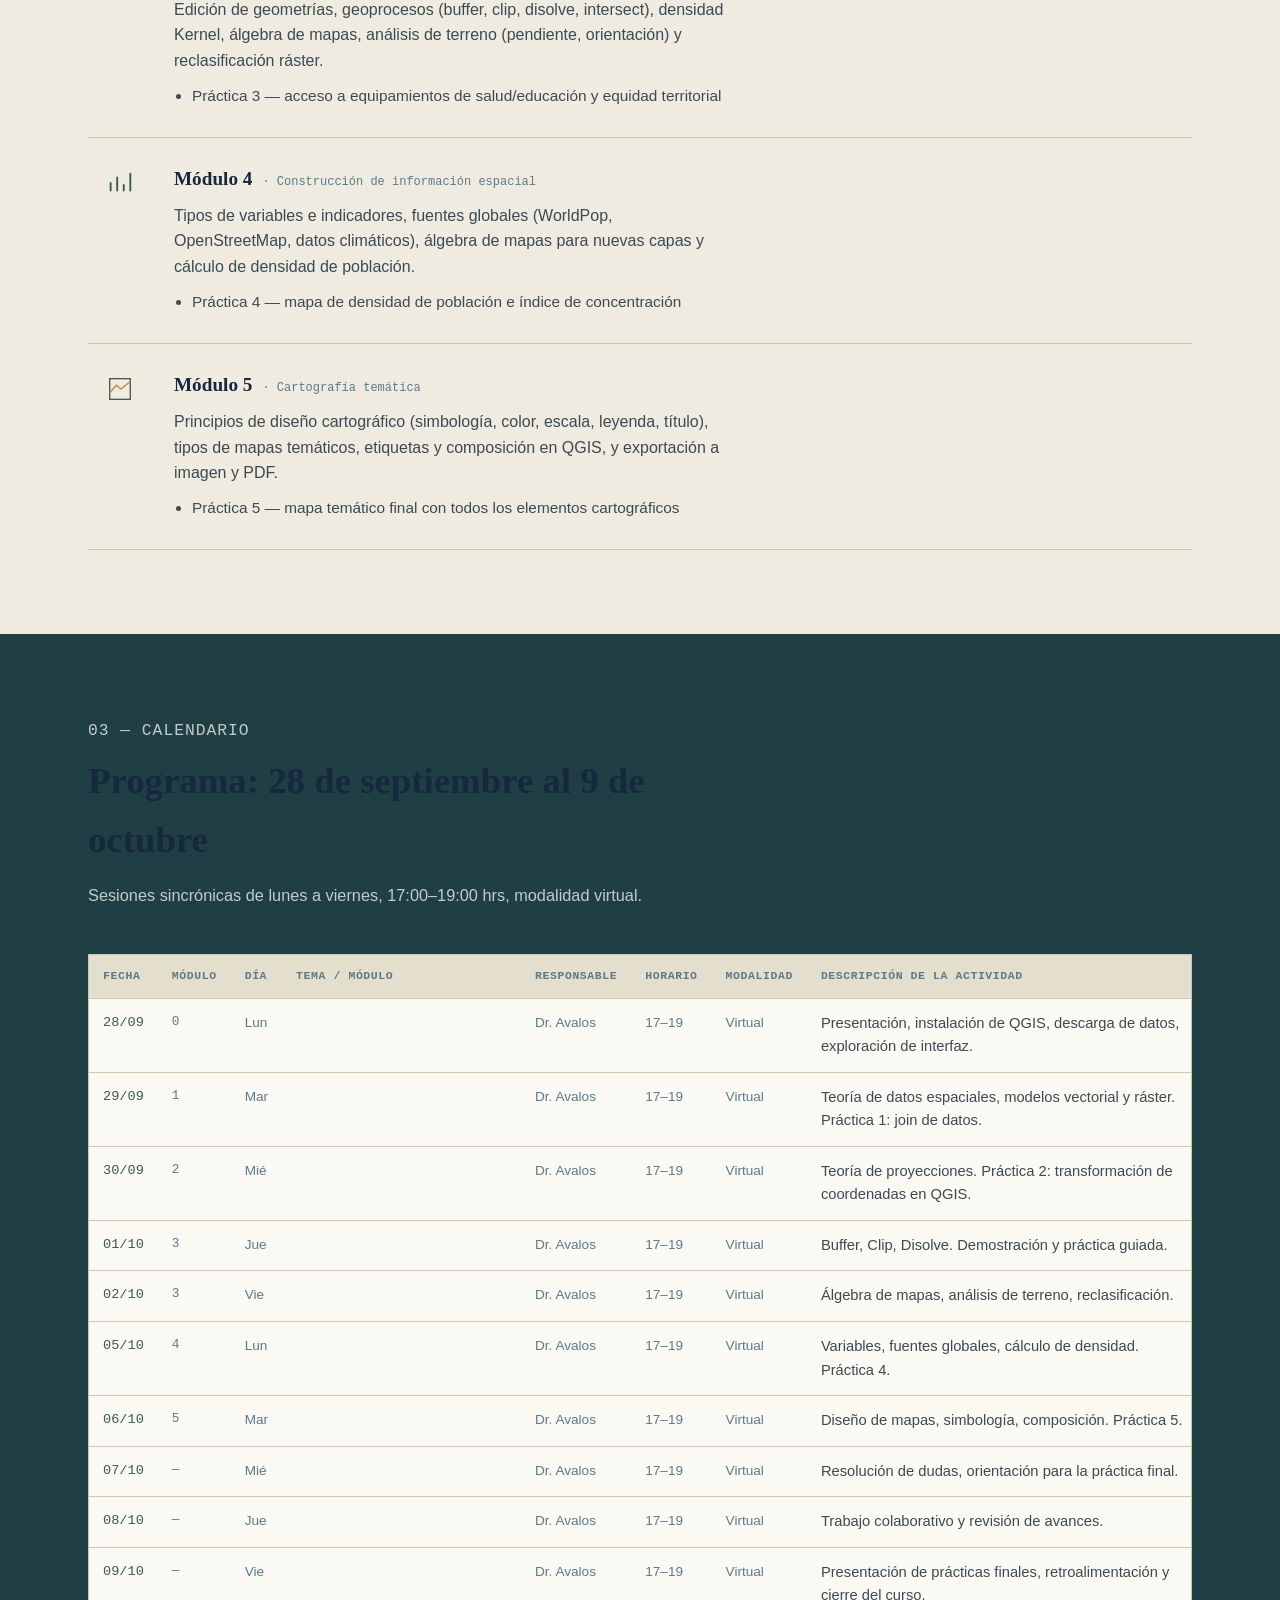
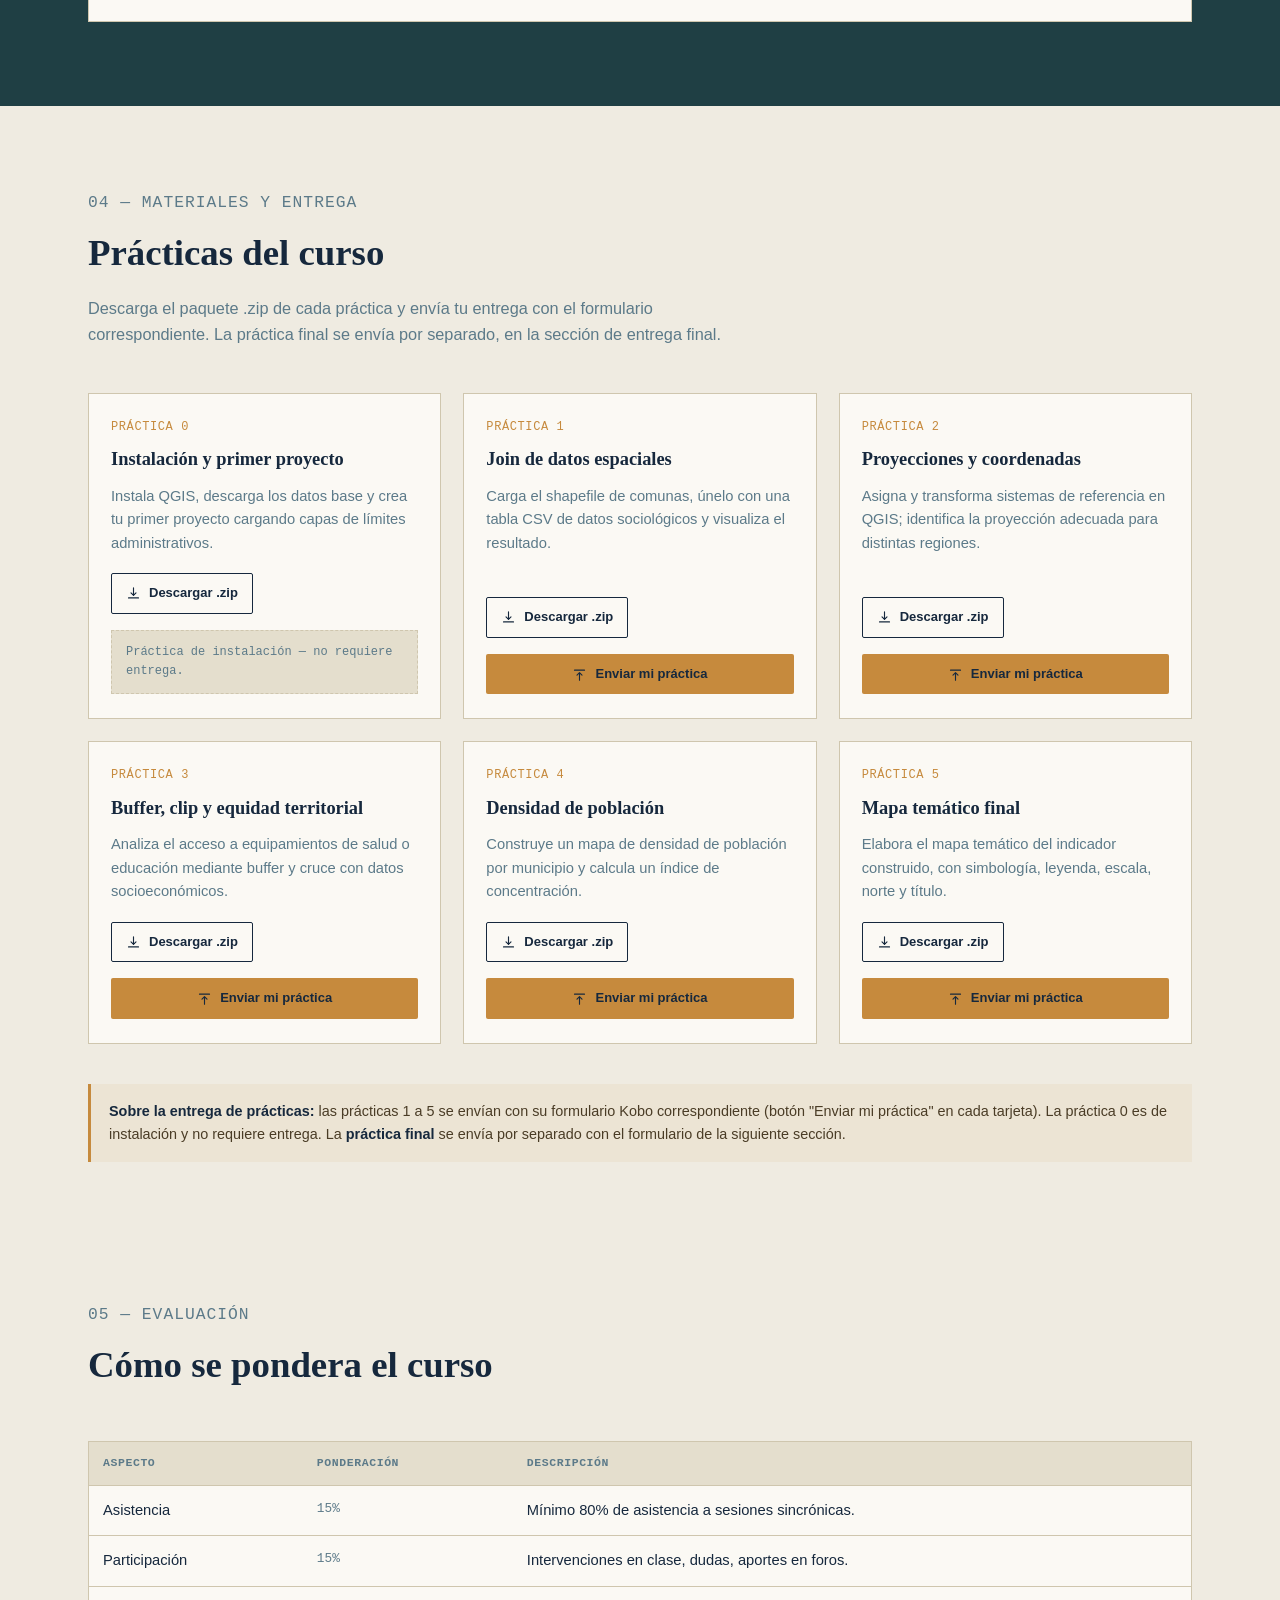
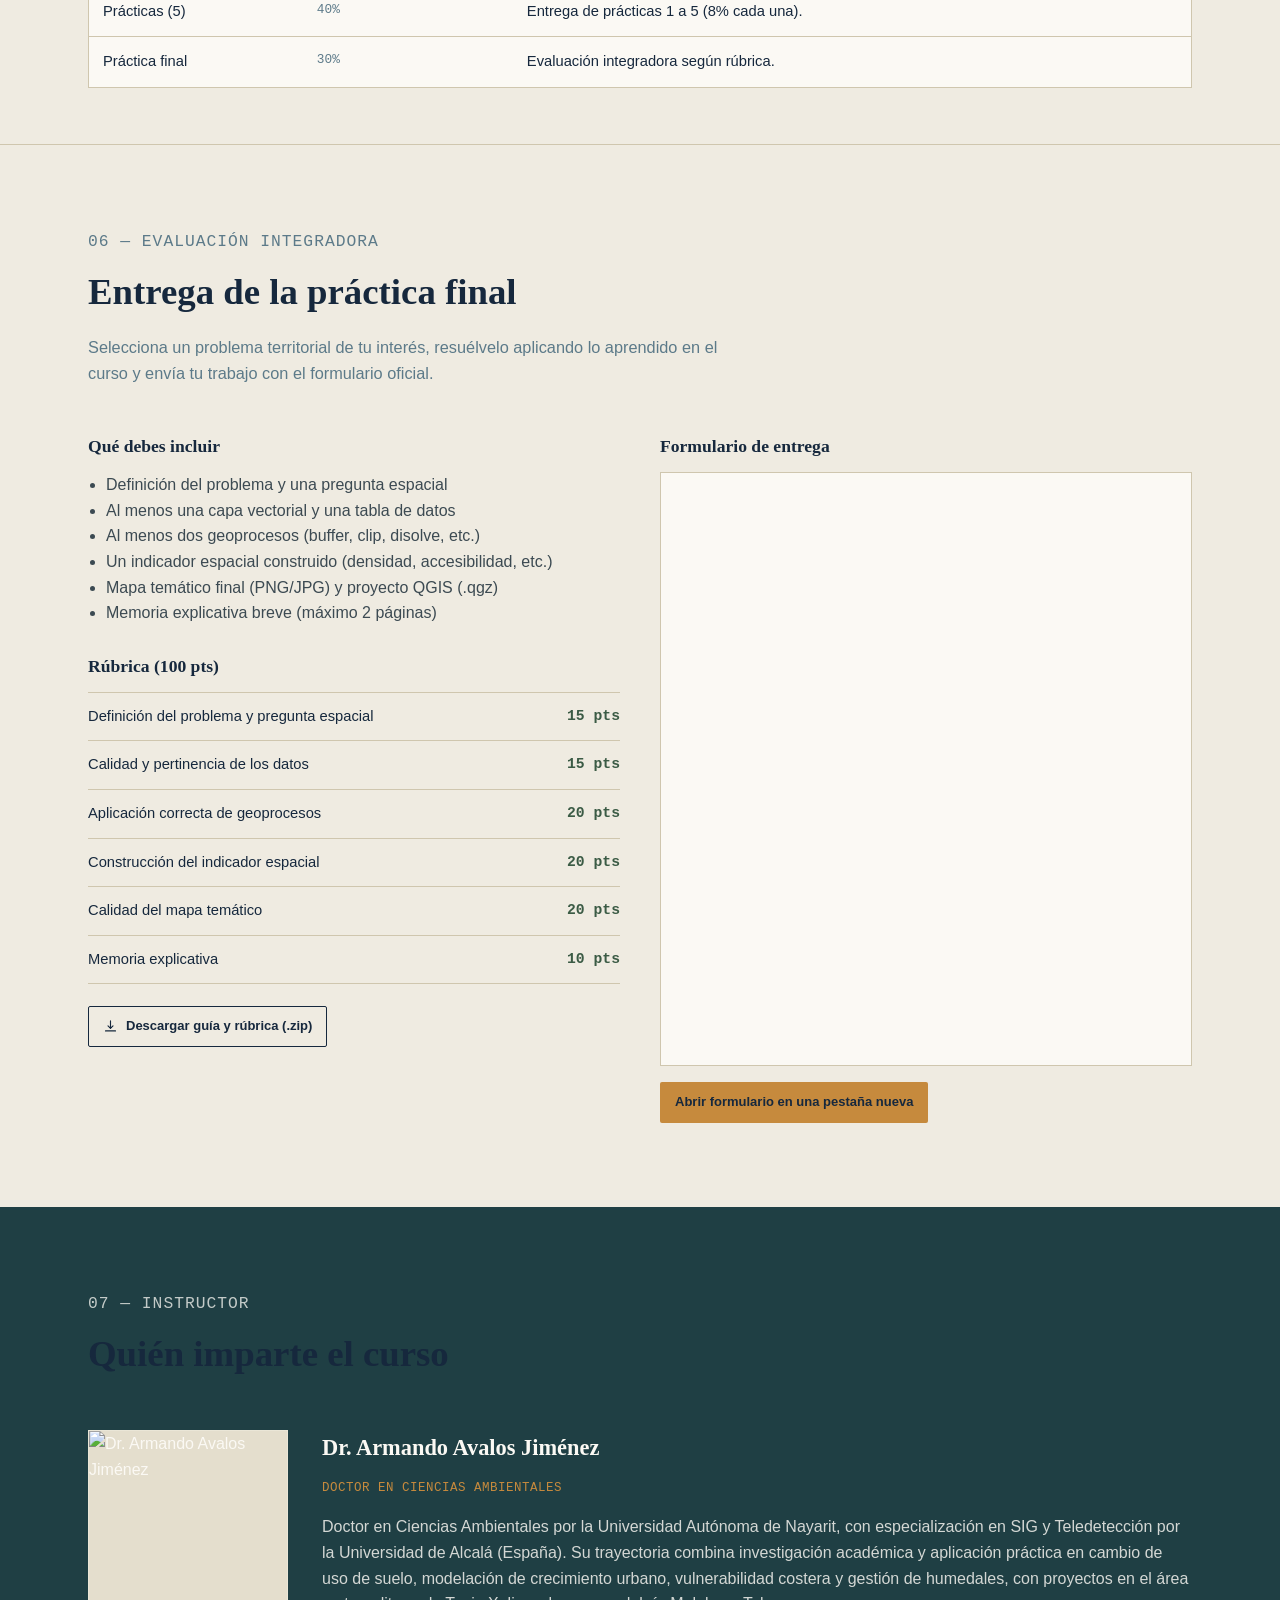
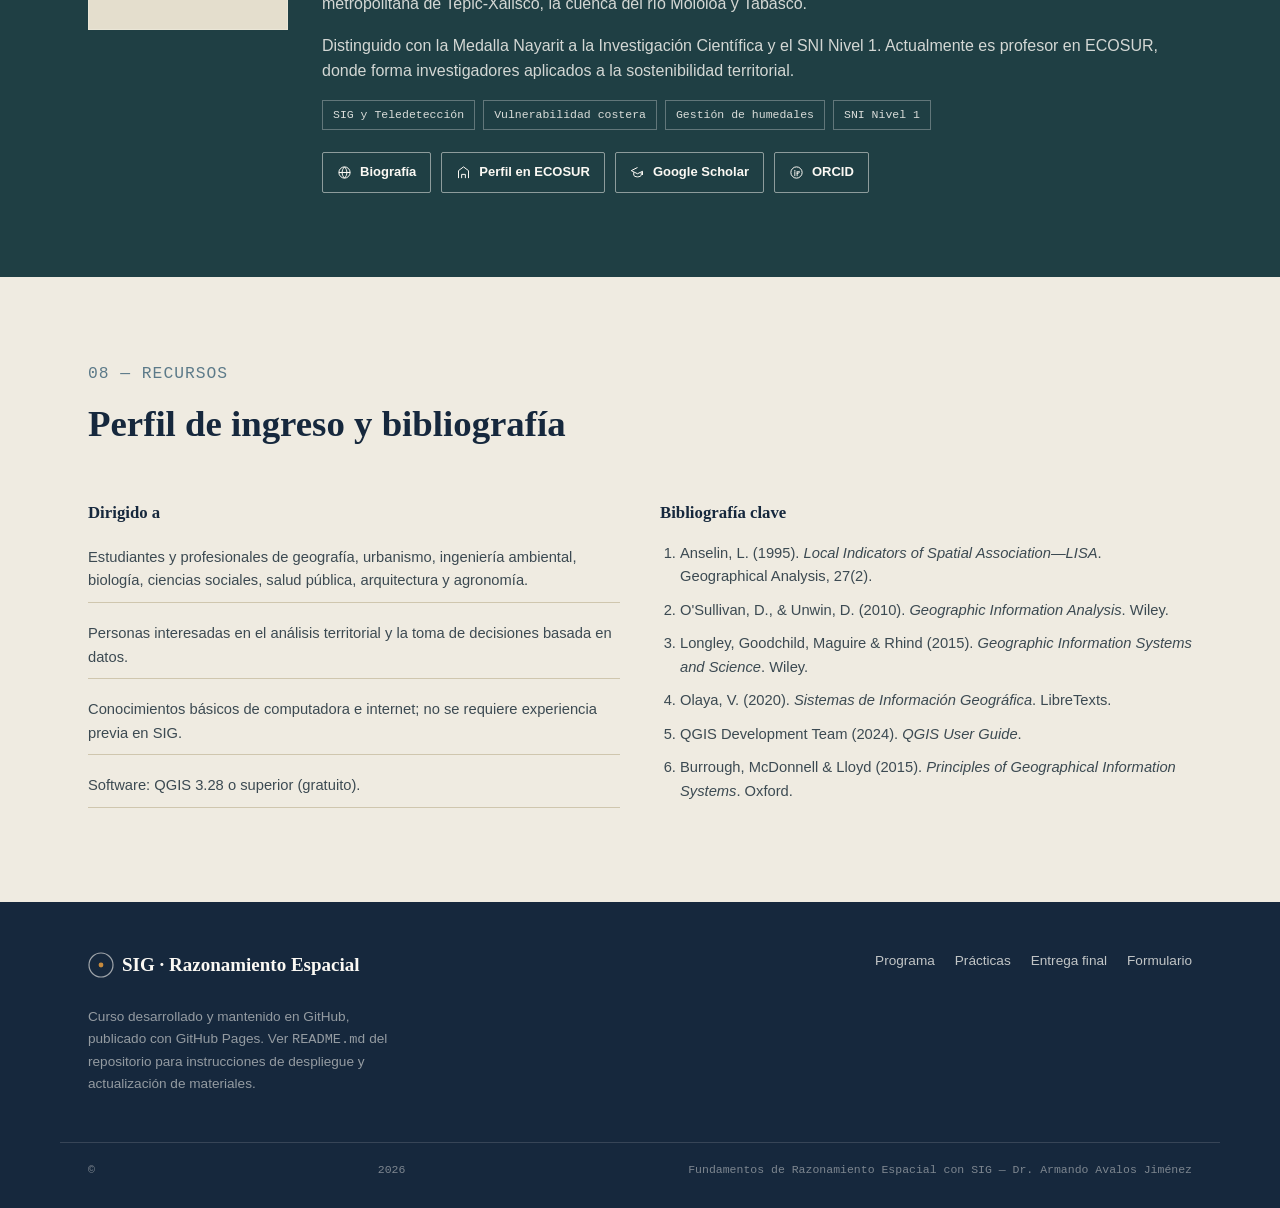
==== commit 4e5c5c04: "Añadi foto" ====
--- a/index.html
+++ b/index.html
@@ -385,13 +385,13 @@
         <h3 style="font-family:var(--font-display); font-size:1.1rem; margin:0 0 12px;">Formulario de entrega</h3>
         <div class="form-frame-wrap">
           <iframe
-            src="https://ee.kobotoolbox.org/x/ZQvg6pcU"
+            src="https://ee.kobotoolbox.org/x/ym6Y08QE"
             title="Formulario de entrega de práctica final"
             loading="lazy">
             Cargando formulario…
           </iframe>
         </div>
-        <a class="btn btn-primary btn-sm" style="margin-top:16px;" href="https://ee.kobotoolbox.org/x/ZQvg6pcU" target="_blank" rel="noopener">
+        <a class="btn btn-primary btn-sm" style="margin-top:16px;" href="https://ee.kobotoolbox.org/x/ym6Y08QE" target="_blank" rel="noopener">
           Abrir formulario en una pestaña nueva
         </a>
       </div>
@@ -407,8 +407,8 @@
       <h2>Quién imparte el curso</h2>
     </div>
     <div class="instructor reveal">
-      <div class="instructor-photo" aria-hidden="true">
-        <svg viewBox="0 0 24 24" fill="none" xmlns="http://www.w3.org/2000/svg"><circle cx="12" cy="8" r="4" stroke="currentColor" stroke-width="1.4"/><path d="M4 20c1.5-4 4.5-6 8-6s6.5 2 8 6" stroke="currentColor" stroke-width="1.4"/></svg>
+      <div class="instructor-photo">
+        <img src="https://lh3.googleusercontent.com/sitesv/[base64]w640" alt="Dr. Armando Avalos Jiménez" loading="lazy">
       </div>
       <div>
         <h3>Dr. Armando Avalos Jiménez</h3>
@@ -421,6 +421,24 @@
           <span class="tag">Gestión de humedales</span>
           <span class="tag">SNI Nivel 1</span>
         </div>
+        <div class="link-row">
+          <a class="btn btn-outline btn-sm" href="https://sites.google.com/view/armandoavalosjimnez/biograf%C3%ADa" target="_blank" rel="noopener">
+            <svg viewBox="0 0 24 24" fill="none" xmlns="http://www.w3.org/2000/svg"><path d="M12 21c4.97 0 9-4.03 9-9s-4.03-9-9-9-9 4.03-9 9 4.03 9 9 9Z" stroke="currentColor" stroke-width="1.6"/><path d="M3 12h18M12 3c2.5 2.5 3.8 5.6 3.8 9s-1.3 6.5-3.8 9c-2.5-2.5-3.8-5.6-3.8-9S9.5 5.5 12 3Z" stroke="currentColor" stroke-width="1.6"/></svg>
+            Biografía
+          </a>
+          <a class="btn btn-outline btn-sm" href="https://www.ecosur.mx/academico/armandoavalos" target="_blank" rel="noopener">
+            <svg viewBox="0 0 24 24" fill="none" xmlns="http://www.w3.org/2000/svg"><path d="M4 21V9l8-6 8 6v12M9 21v-6h6v6" stroke="currentColor" stroke-width="1.6" stroke-linejoin="round"/></svg>
+            Perfil en ECOSUR
+          </a>
+          <a class="btn btn-outline btn-sm" href="https://scholar.google.com.mx/citations?user=KjzHwmIAAAAJ&hl=es" target="_blank" rel="noopener">
+            <svg viewBox="0 0 24 24" fill="none" xmlns="http://www.w3.org/2000/svg"><path d="M12 4 2 9l10 5 8-4v6M6 11.5V16c0 1.5 2.7 3 6 3s6-1.5 6-3v-4.5" stroke="currentColor" stroke-width="1.6" stroke-linejoin="round"/></svg>
+            Google Scholar
+          </a>
+          <a class="btn btn-outline btn-sm" href="https://orcid.org/0000-0002-0192-813X" target="_blank" rel="noopener">
+            <svg viewBox="0 0 24 24" fill="none" xmlns="http://www.w3.org/2000/svg"><circle cx="12" cy="12" r="9" stroke="currentColor" stroke-width="1.6"/><circle cx="9.3" cy="9" r="1" fill="currentColor"/><path d="M9.3 11v6.2M13 11v6.2M13 13.6c2.6 0 3.6-1.3 3.6-2.9S15.6 11 13 11" stroke="currentColor" stroke-width="1.5" stroke-linecap="round"/></svg>
+            ORCID
+          </a>
+        </div>
       </div>
     </div>
   </div>
@@ -475,7 +493,7 @@
       <a href="#programa">Programa</a>
       <a href="#practicas">Prácticas</a>
       <a href="#entrega-final">Entrega final</a>
-      <a href="https://ee.kobotoolbox.org/x/ZQvg6pcU" target="_blank" rel="noopener">Formulario</a>
+      <a href="https://ee.kobotoolbox.org/x/ym6Y08QE" target="_blank" rel="noopener">Formulario</a>
     </div>
   </div>
   <div class="wrap foot-bottom">
--- a/css/style.css
+++ b/css/style.css
@@ -39,11 +39,6 @@
   font-family: var(--font-body);
   font-size: 16px;
   line-height: 1.6;
-  background-image:
-    linear-gradient(var(--line) 1px, transparent 1px),
-    linear-gradient(90deg, var(--line) 1px, transparent 1px);
-  background-size: 48px 48px;
-  background-position: -1px -1px;
 }
 
 /* Every image scales to its container by default, never forces page width */
@@ -567,17 +562,22 @@
 .instructor-photo{
   width: 100%;
   aspect-ratio: 1;
-  background: var(--teal);
-  border: 1px solid var(--line);
-  display:flex;
-  align-items:center;
-  justify-content:center;
-}
-.instructor-photo svg{ width:64px; height:64px; color: rgba(251,249,244,0.55); }
+  background: var(--paper-2);
+  border: 1px solid rgba(251,249,244,0.25);
+  overflow: hidden;
+}
+.instructor-photo img{
+  width: 100%;
+  height: 100%;
+  object-fit: cover;
+  object-position: center top;
+  display:block;
+}
 .instructor h3{
   font-family: var(--font-display);
   font-size: 1.4rem;
   margin: 0 0 4px;
+  color: var(--white);
 }
 .instructor .role{
   font-family: var(--font-mono);
@@ -587,15 +587,22 @@
   letter-spacing:.04em;
   margin-bottom: 14px;
 }
-.instructor p{ color:#3c4a52; }
+.instructor p{ color: rgba(251,249,244,0.82); }
 .tag-row{ display:flex; flex-wrap:wrap; gap:8px; margin-top:14px; }
 .tag{
   font-family: var(--font-mono);
   font-size: 11.5px;
-  border:1px solid var(--line);
+  border:1px solid rgba(251,249,244,0.3);
   padding: 5px 10px;
-  color: var(--teal);
-}
+  color: rgba(251,249,244,0.85);
+}
+.link-row{
+  display:flex;
+  flex-wrap:wrap;
+  gap:10px;
+  margin-top: 22px;
+}
+.link-row .btn svg{ width:15px; height:15px; }
 
 /* ---------- Recursos / bibliografía ---------- */
 .res-grid{
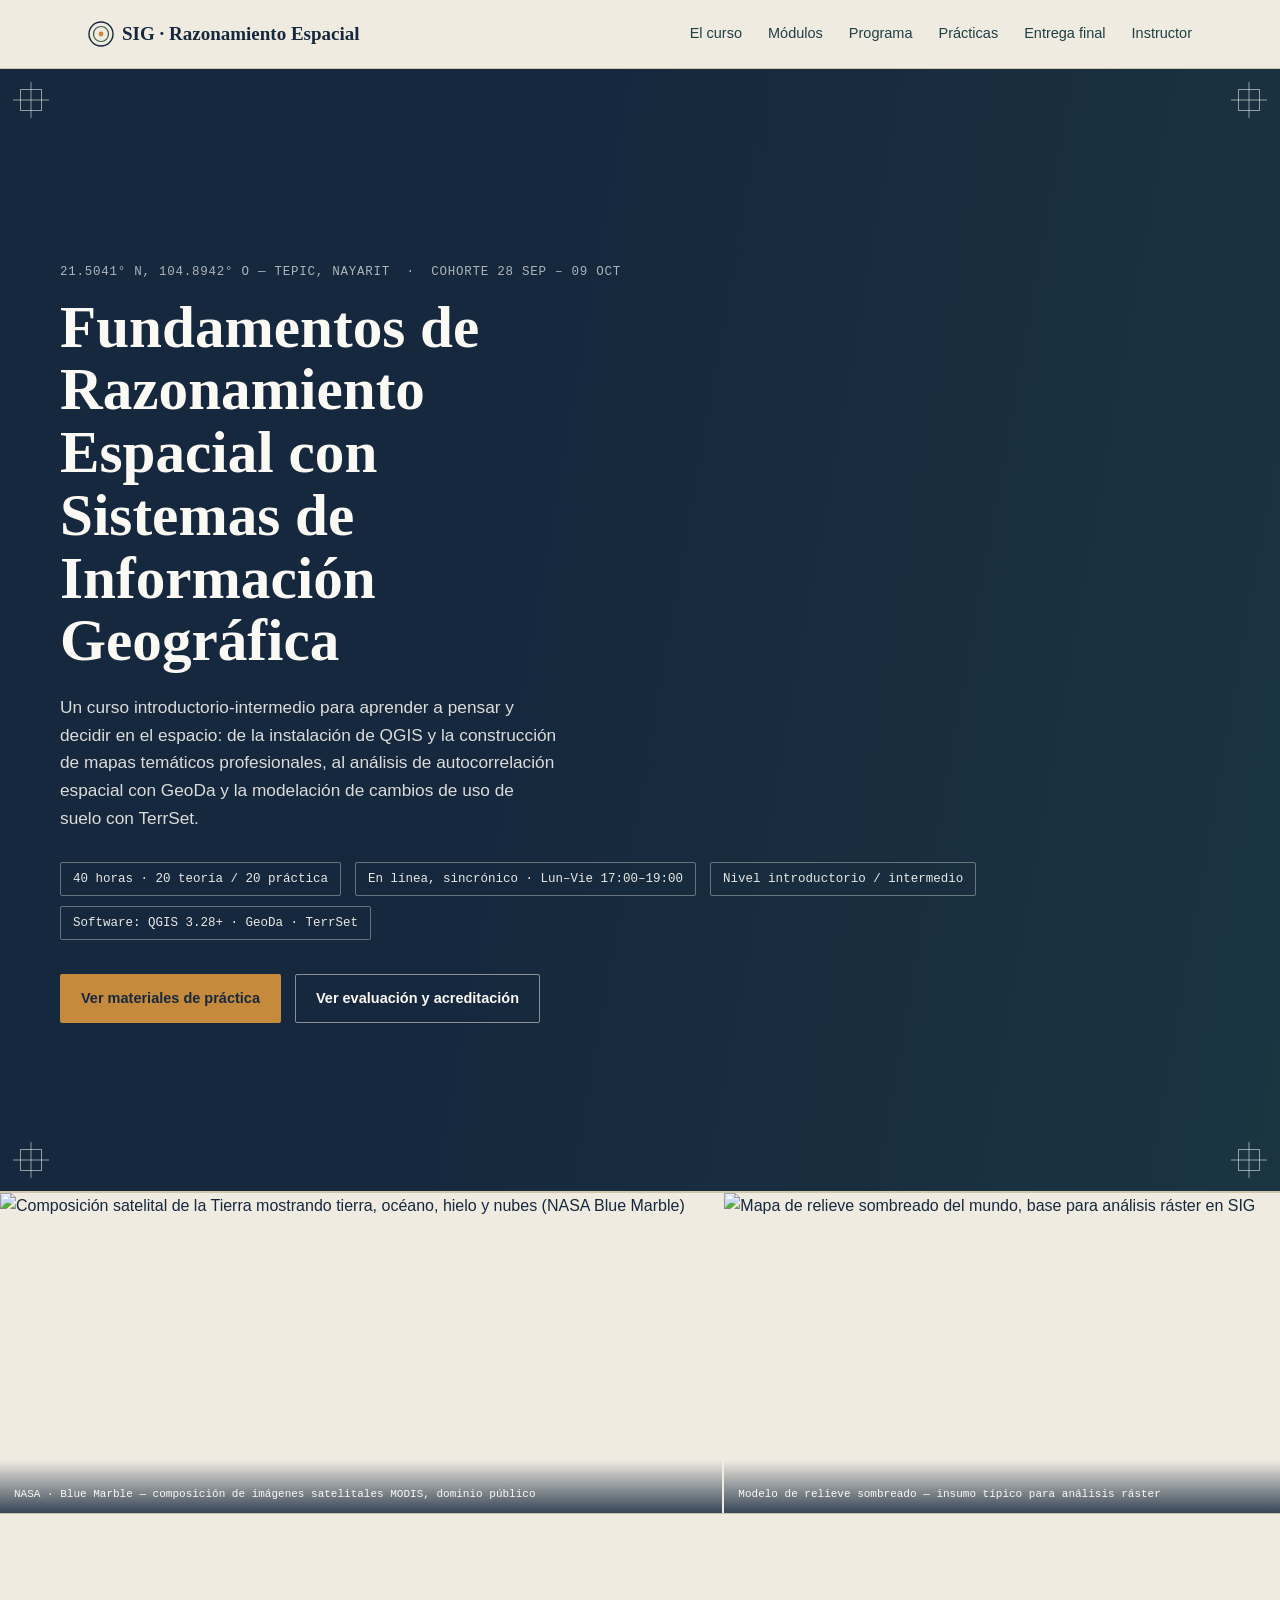
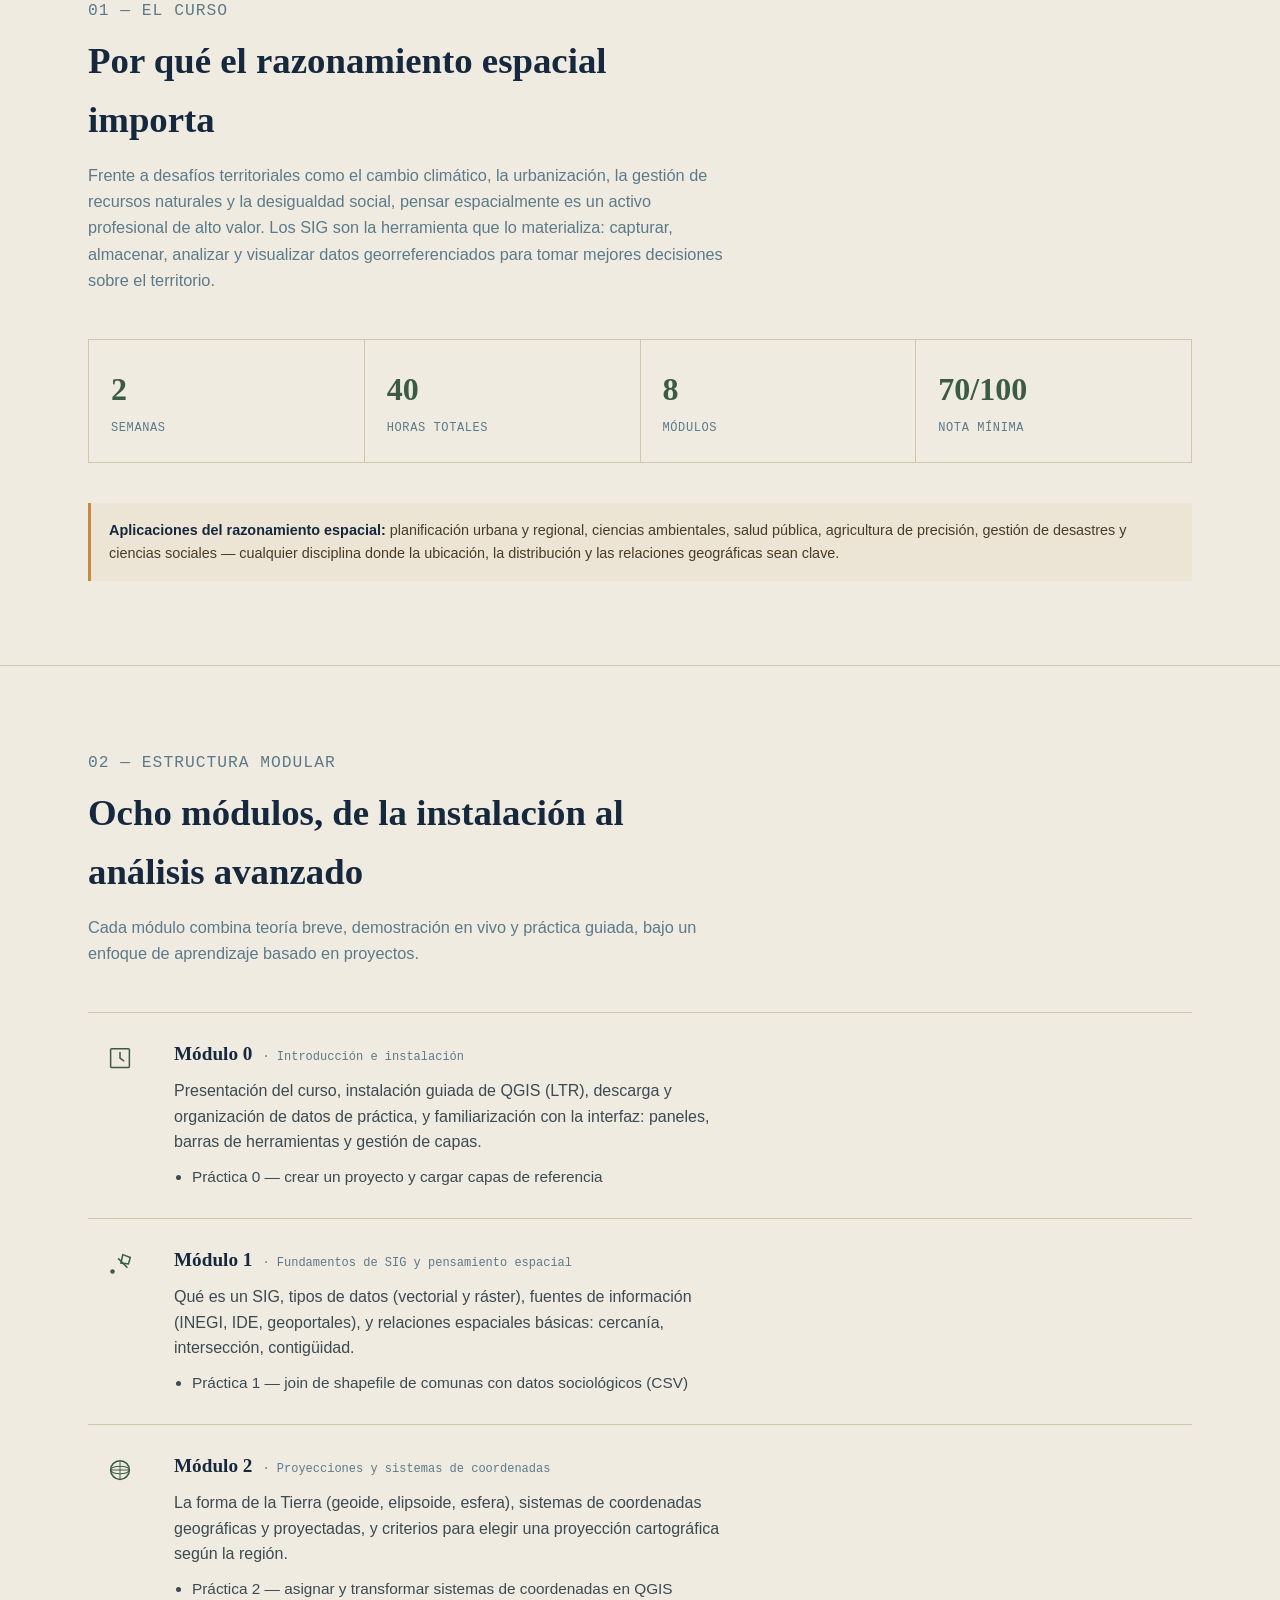
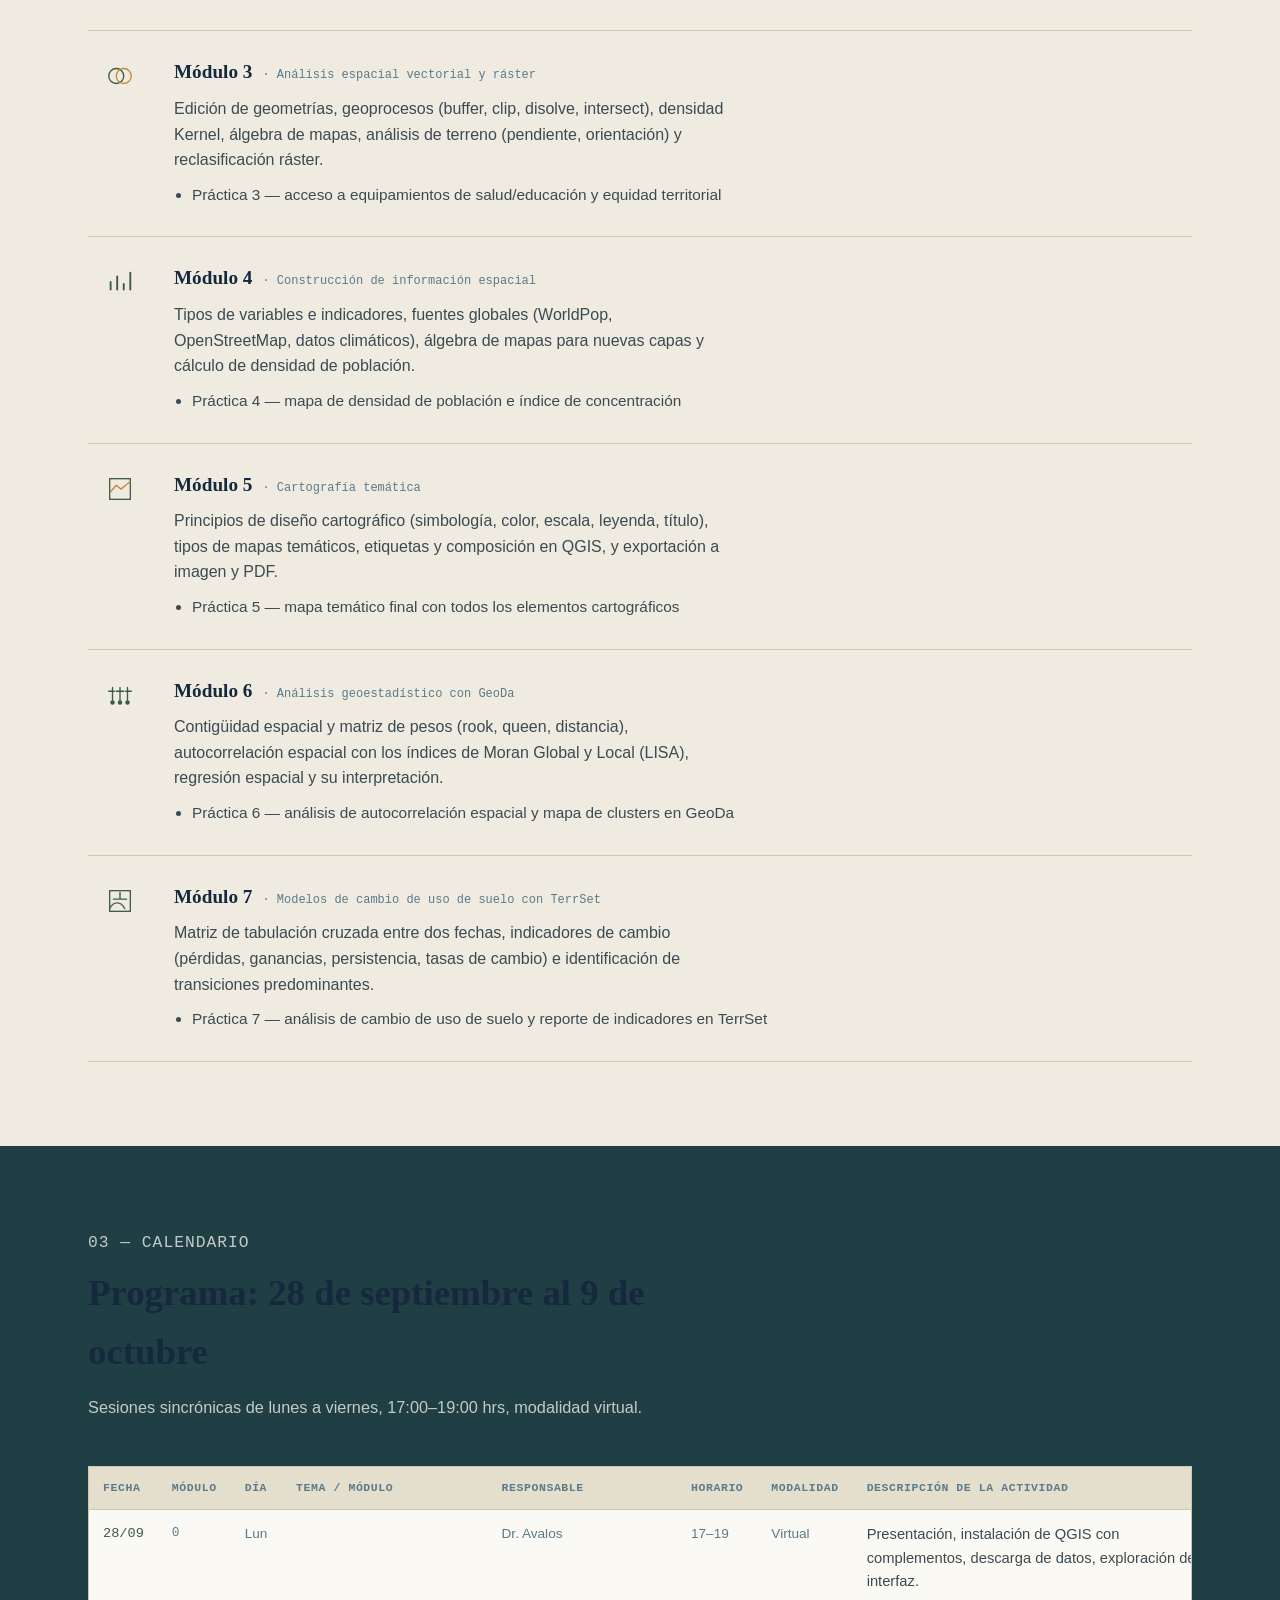
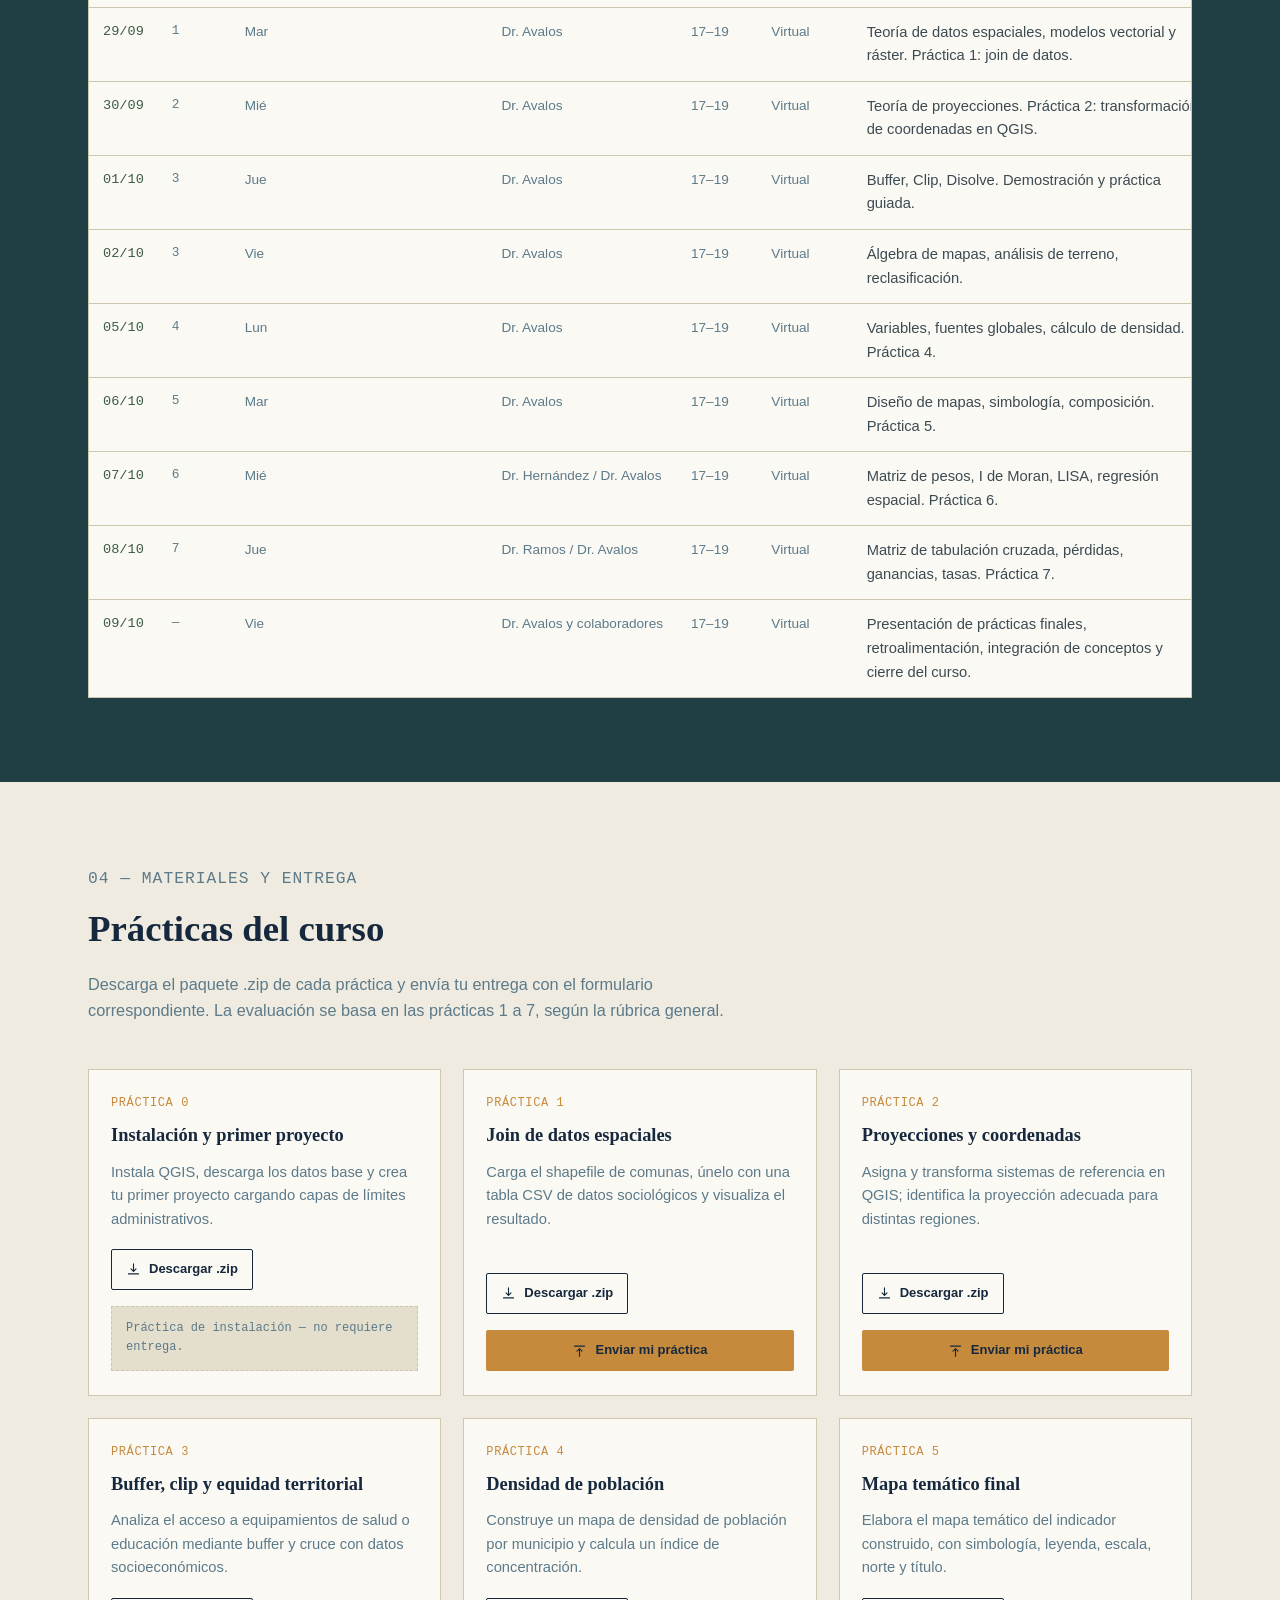
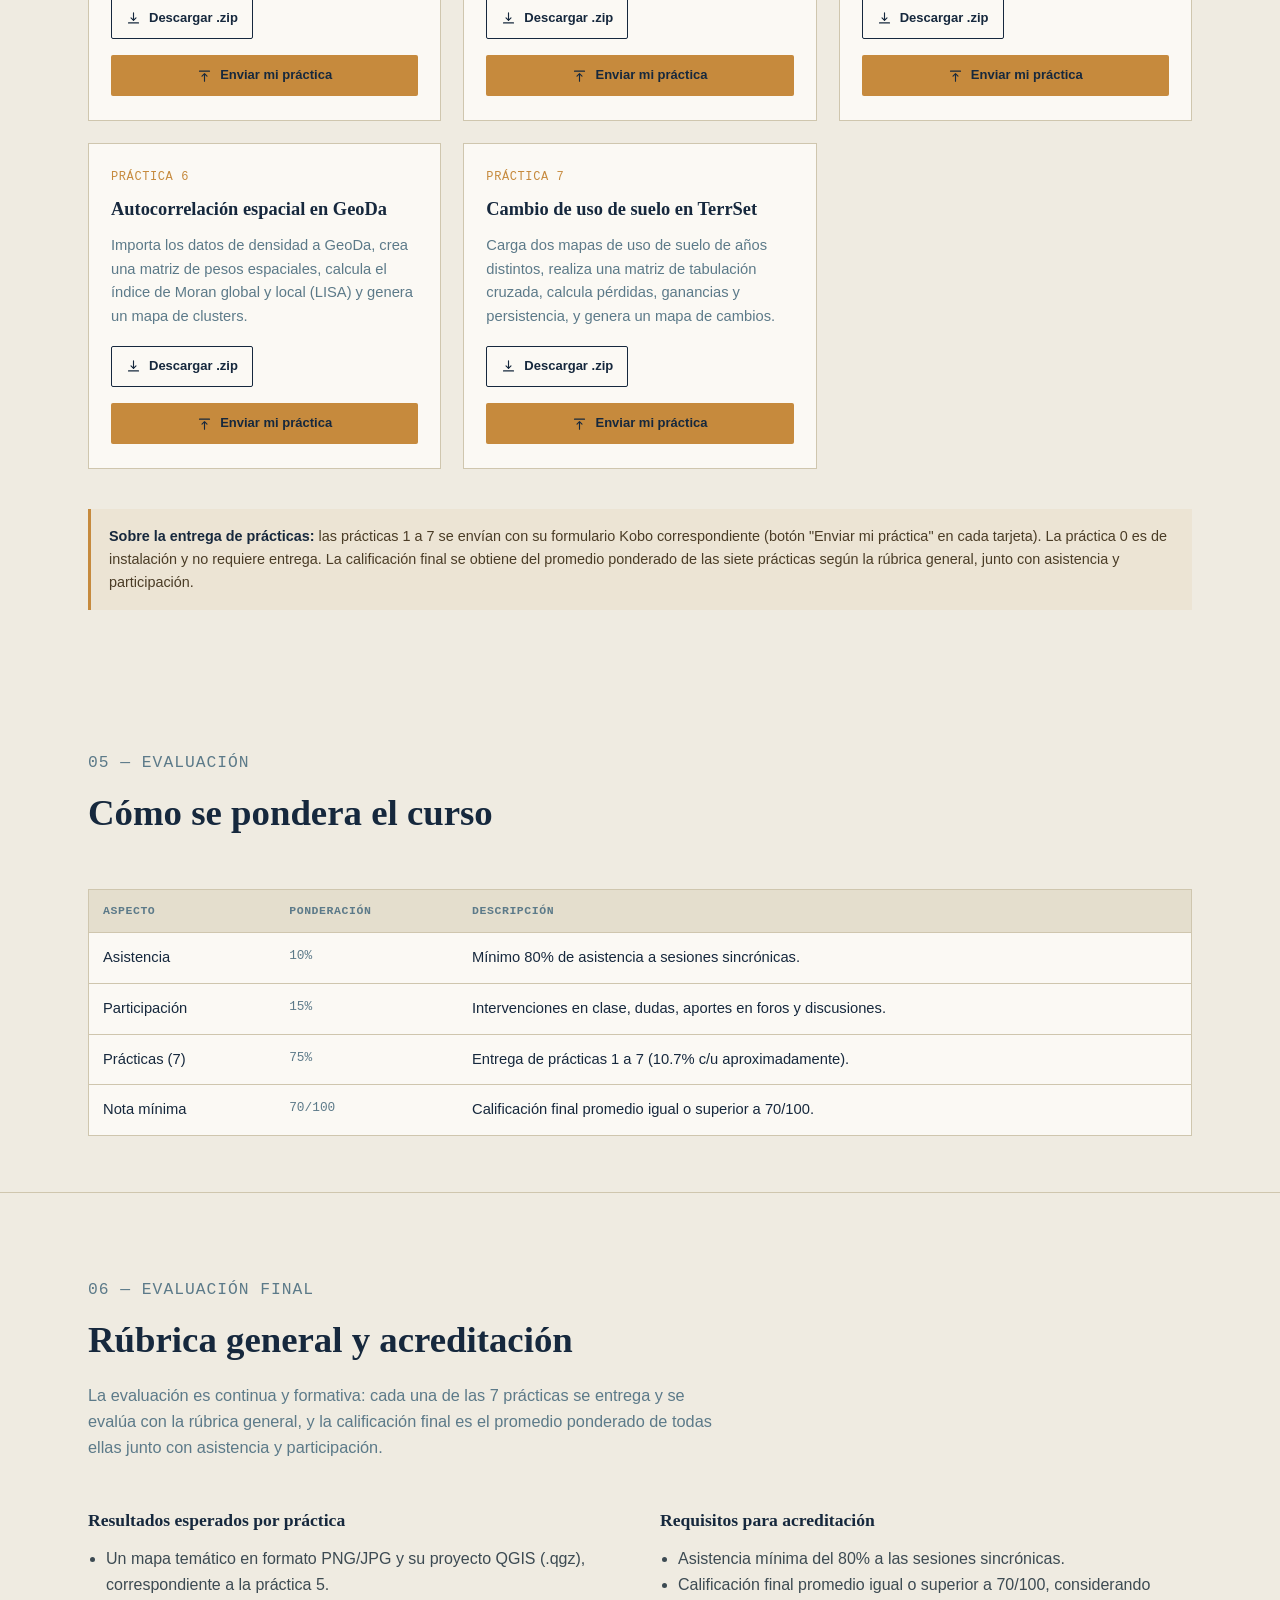
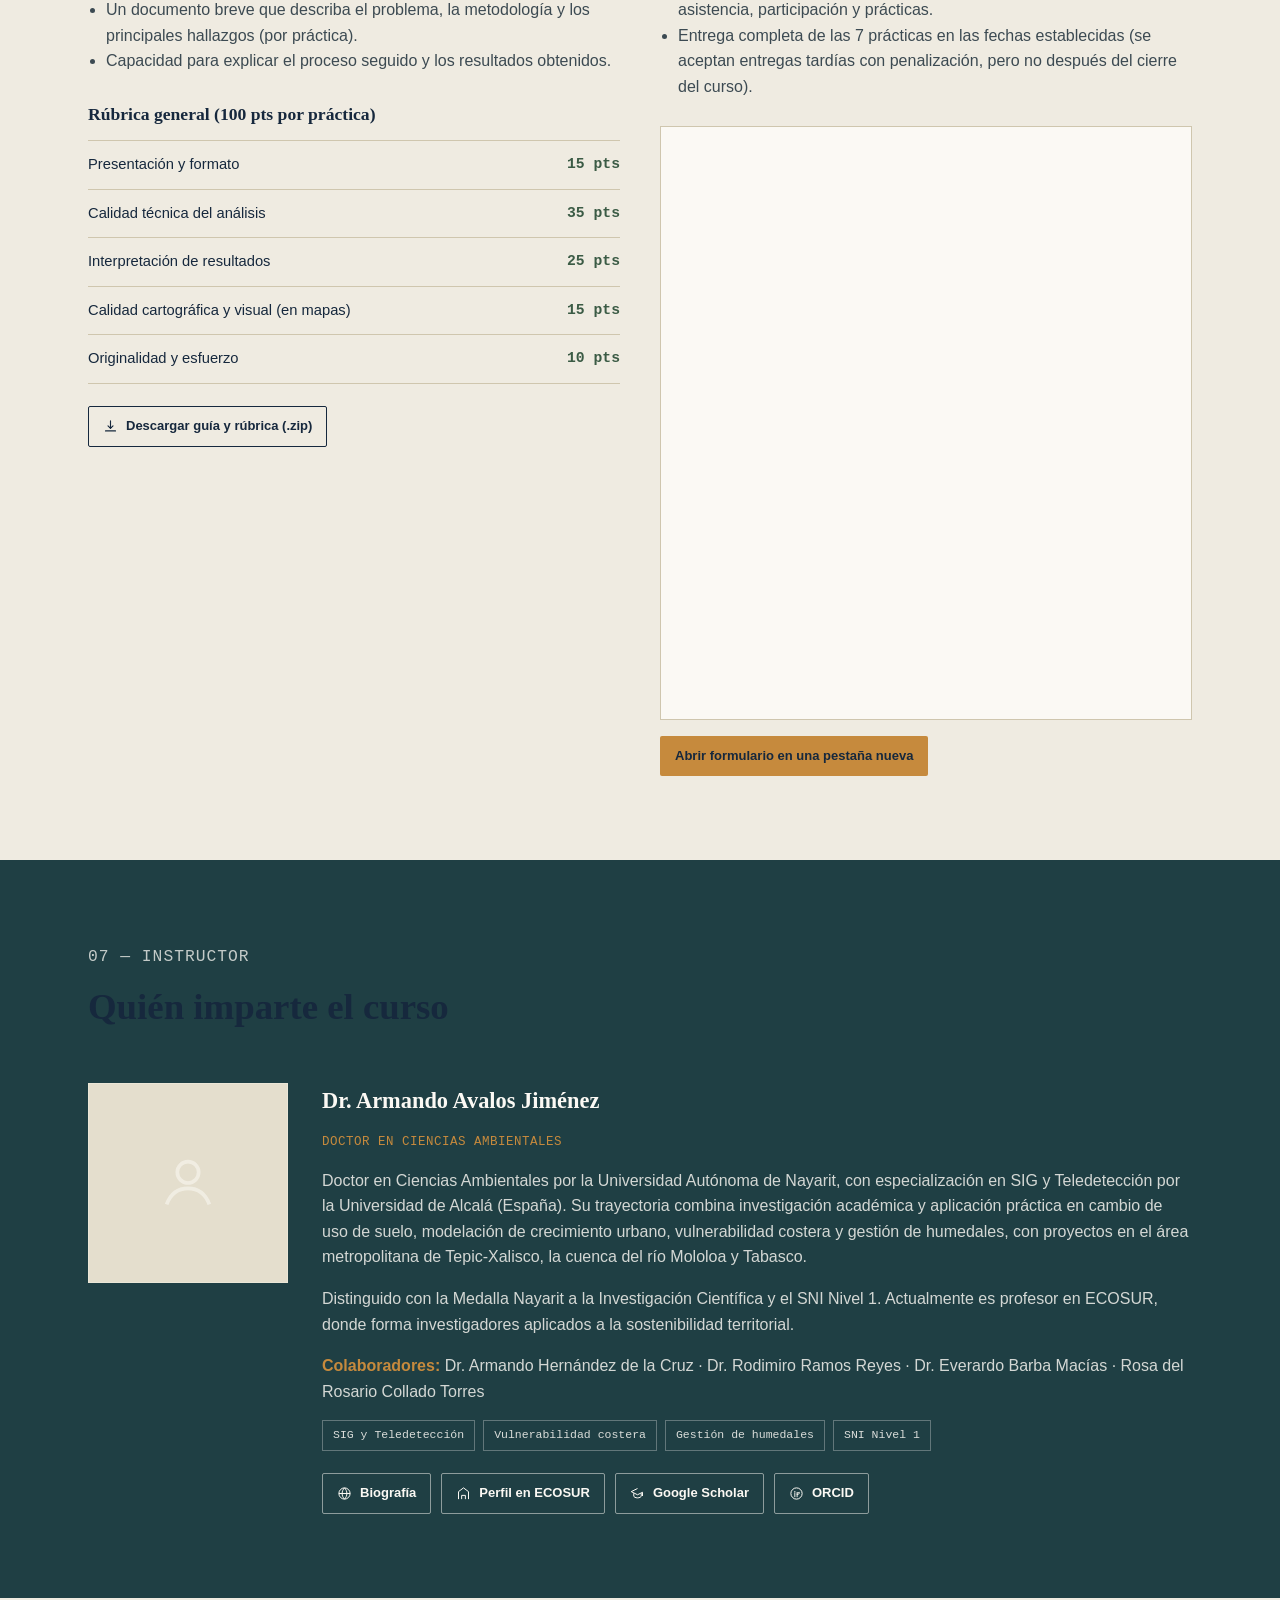
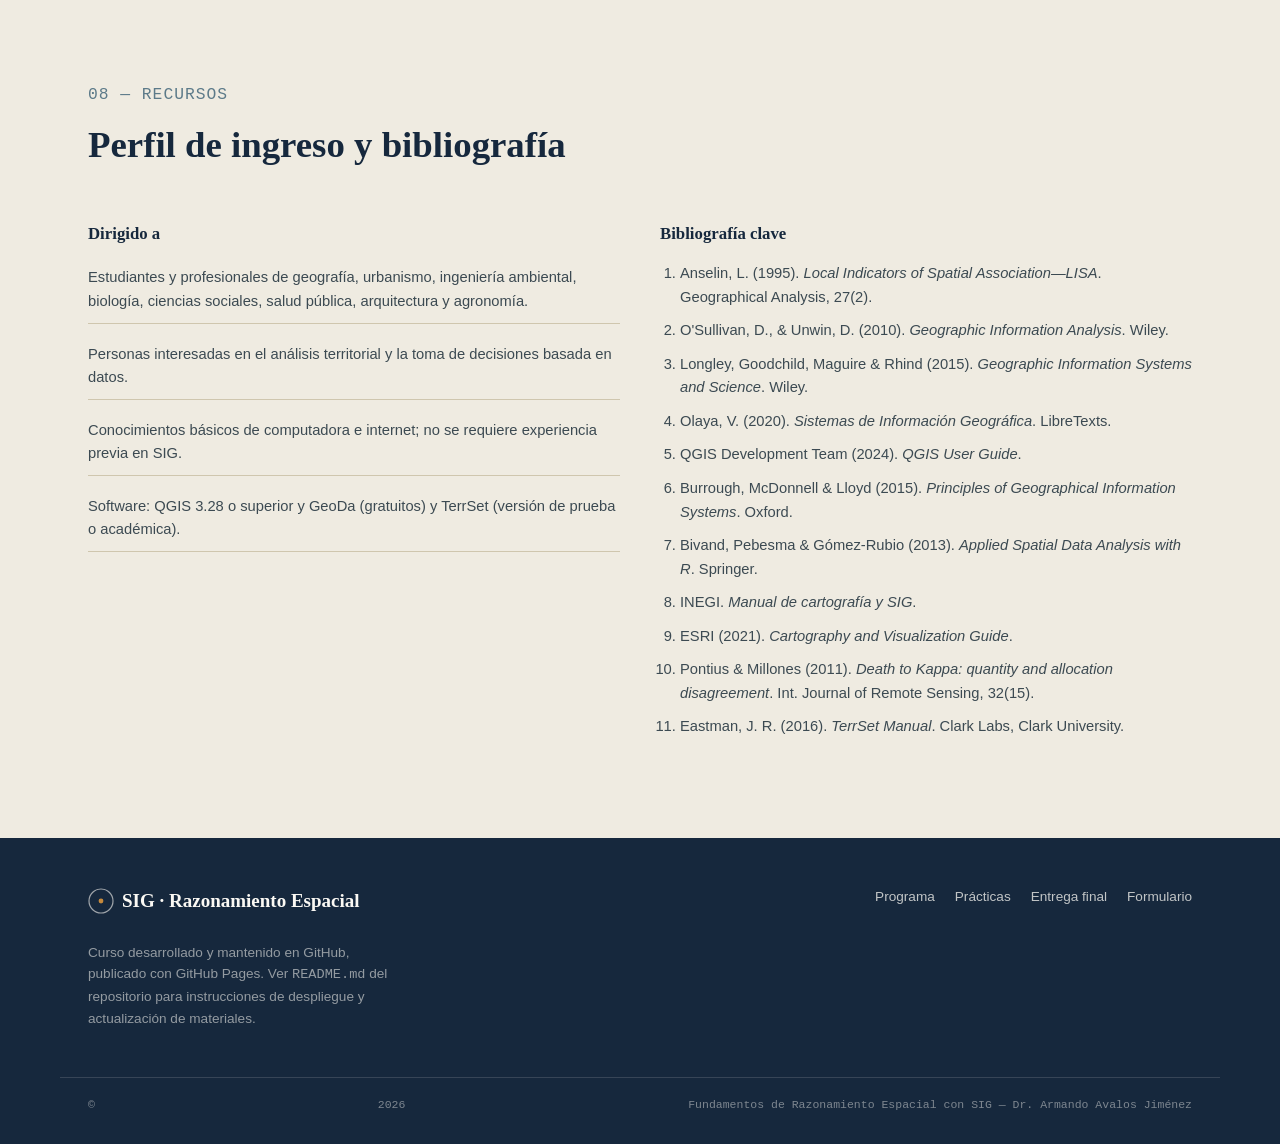
==== commit d2a109c8: "Nuevo_curso" ====
--- a/index.html
+++ b/index.html
@@ -44,16 +44,16 @@
   <div class="wrap hero-inner">
     <p class="coord">21.5041° N, 104.8942° O — Tepic, Nayarit &nbsp;·&nbsp; Cohorte 28 sep – 09 oct</p>
     <h1>Fundamentos de Razonamiento Espacial con Sistemas de Información Geográfica</h1>
-    <p class="lede">Un curso introductorio-intermedio para aprender a pensar y decidir en el espacio: de la instalación de QGIS a la construcción de indicadores territoriales y mapas temáticos profesionales.</p>
+    <p class="lede">Un curso introductorio-intermedio para aprender a pensar y decidir en el espacio: de la instalación de QGIS y la construcción de mapas temáticos profesionales, al análisis de autocorrelación espacial con GeoDa y la modelación de cambios de uso de suelo con TerrSet.</p>
     <div class="hero-meta">
-      <span class="chip">40 horas · 15 teoría / 25 práctica</span>
+      <span class="chip">40 horas · 20 teoría / 20 práctica</span>
       <span class="chip">En línea, sincrónico · Lun–Vie 17:00–19:00</span>
       <span class="chip">Nivel introductorio / intermedio</span>
-      <span class="chip">Software: QGIS 3.28+</span>
+      <span class="chip">Software: QGIS 3.28+ · GeoDa · TerrSet</span>
     </div>
     <div class="hero-cta">
       <a href="#practicas" class="btn btn-primary">Ver materiales de práctica</a>
-      <a href="#entrega-final" class="btn btn-outline">Enviar práctica final</a>
+      <a href="#entrega-final" class="btn btn-outline">Ver evaluación y acreditación</a>
     </div>
   </div>
 </section>
@@ -82,7 +82,7 @@
     <div class="stat-grid reveal">
       <div class="stat"><div class="n">2</div><div class="l">Semanas</div></div>
       <div class="stat"><div class="n">40</div><div class="l">Horas totales</div></div>
-      <div class="stat"><div class="n">6</div><div class="l">Módulos + final</div></div>
+      <div class="stat"><div class="n">8</div><div class="l">Módulos</div></div>
       <div class="stat"><div class="n">70/100</div><div class="l">Nota mínima</div></div>
     </div>
 
@@ -99,7 +99,7 @@
   <div class="wrap">
     <div class="section-head reveal">
       <p class="coord">02 — Estructura modular</p>
-      <h2>Seis módulos, de la instalación al mapa final</h2>
+      <h2>Ocho módulos, de la instalación al análisis avanzado</h2>
       <p>Cada módulo combina teoría breve, demostración en vivo y práctica guiada, bajo un enfoque de aprendizaje basado en proyectos.</p>
     </div>
 
@@ -172,6 +172,28 @@
           <h3>Módulo 5 <span class="mod-tag">· Cartografía temática</span></h3>
           <p>Principios de diseño cartográfico (simbología, color, escala, leyenda, título), tipos de mapas temáticos, etiquetas y composición en QGIS, y exportación a imagen y PDF.</p>
           <ul><li>Práctica 5 — mapa temático final con todos los elementos cartográficos</li></ul>
+        </div>
+      </article>
+
+      <article class="legend-item">
+        <div class="legend-glyph" aria-hidden="true">
+          <svg viewBox="0 0 32 32" fill="none" xmlns="http://www.w3.org/2000/svg"><circle cx="8" cy="24" r="2.4" fill="#3B5B45"/><circle cx="16" cy="24" r="2.4" fill="#3B5B45"/><circle cx="24" cy="24" r="2.4" fill="#3B5B45"/><path d="M8 8v16M16 8v16M24 8v16M4 12h6M12 12h8M22 12h6" stroke="#3B5B45" stroke-width="1.4" stroke-linecap="round"/></svg>
+        </div>
+        <div>
+          <h3>Módulo 6 <span class="mod-tag">· Análisis geoestadístico con GeoDa</span></h3>
+          <p>Contigüidad espacial y matriz de pesos (rook, queen, distancia), autocorrelación espacial con los índices de Moran Global y Local (LISA), regresión espacial y su interpretación.</p>
+          <ul><li>Práctica 6 — análisis de autocorrelación espacial y mapa de clusters en GeoDa</li></ul>
+        </div>
+      </article>
+
+      <article class="legend-item">
+        <div class="legend-glyph" aria-hidden="true">
+          <svg viewBox="0 0 32 32" fill="none" xmlns="http://www.w3.org/2000/svg"><path d="M5 24c2-4 5-6 8-6s6 2 8 6" stroke="#3B5B45" stroke-width="1.5" stroke-linecap="round"/><path d="M9 14h14M16 7v7" stroke="#3B5B45" stroke-width="1.5" stroke-linecap="round"/><rect x="5" y="5" width="22" height="22" stroke="#3B5B45" stroke-width="1.4"/></svg>
+        </div>
+        <div>
+          <h3>Módulo 7 <span class="mod-tag">· Modelos de cambio de uso de suelo con TerrSet</span></h3>
+          <p>Matriz de tabulación cruzada entre dos fechas, indicadores de cambio (pérdidas, ganancias, persistencia, tasas de cambio) e identificación de transiciones predominantes.</p>
+          <ul><li>Práctica 7 — análisis de cambio de uso de suelo y reporte de indicadores en TerrSet</li></ul>
         </div>
       </article>
 
@@ -193,16 +215,16 @@
           <tr><th>Fecha</th><th>Módulo</th><th>Día</th><th>Tema / Módulo</th><th>Responsable</th><th>Horario</th><th>Modalidad</th><th>Descripción de la actividad</th><th>Producto entregable</th></tr>
         </thead>
         <tbody>
-          <tr><td class="date">28/09</td><td class="mod">0</td><td>Lun</td><td>Introducción e instalación</td><td>Dr. Avalos</td><td>17–19</td><td>Virtual</td><td>Presentación, instalación de QGIS, descarga de datos, exploración de interfaz.</td><td>Proyecto QGIS con capas cargadas.</td></tr>
+          <tr><td class="date">28/09</td><td class="mod">0</td><td>Lun</td><td>Introducción e instalación</td><td>Dr. Avalos</td><td>17–19</td><td>Virtual</td><td>Presentación, instalación de QGIS con complementos, descarga de datos, exploración de interfaz.</td><td>Proyecto QGIS con capas cargadas (no evaluable).</td></tr>
           <tr><td class="date">29/09</td><td class="mod">1</td><td>Mar</td><td>Fundamentos de SIG y pensamiento espacial</td><td>Dr. Avalos</td><td>17–19</td><td>Virtual</td><td>Teoría de datos espaciales, modelos vectorial y ráster. Práctica 1: join de datos.</td><td>Práctica 1 entregada.</td></tr>
           <tr><td class="date">30/09</td><td class="mod">2</td><td>Mié</td><td>Proyecciones y sistemas de coordenadas</td><td>Dr. Avalos</td><td>17–19</td><td>Virtual</td><td>Teoría de proyecciones. Práctica 2: transformación de coordenadas en QGIS.</td><td>Práctica 2 entregada.</td></tr>
           <tr><td class="date">01/10</td><td class="mod">3</td><td>Jue</td><td>Análisis espacial vectorial</td><td>Dr. Avalos</td><td>17–19</td><td>Virtual</td><td>Buffer, Clip, Disolve. Demostración y práctica guiada.</td><td>Avance de Práctica 3.</td></tr>
           <tr><td class="date">02/10</td><td class="mod">3</td><td>Vie</td><td>Análisis espacial ráster</td><td>Dr. Avalos</td><td>17–19</td><td>Virtual</td><td>Álgebra de mapas, análisis de terreno, reclasificación.</td><td>Práctica 3 entregada.</td></tr>
           <tr><td class="date">05/10</td><td class="mod">4</td><td>Lun</td><td>Construcción de información espacial</td><td>Dr. Avalos</td><td>17–19</td><td>Virtual</td><td>Variables, fuentes globales, cálculo de densidad. Práctica 4.</td><td>Práctica 4 entregada.</td></tr>
           <tr><td class="date">06/10</td><td class="mod">5</td><td>Mar</td><td>Cartografía temática</td><td>Dr. Avalos</td><td>17–19</td><td>Virtual</td><td>Diseño de mapas, simbología, composición. Práctica 5.</td><td>Práctica 5 entregada.</td></tr>
-          <tr><td class="date">07/10</td><td class="mod">—</td><td>Mié</td><td>Asesoría práctica final</td><td>Dr. Avalos</td><td>17–19</td><td>Virtual</td><td>Resolución de dudas, orientación para la práctica final.</td><td>–</td></tr>
-          <tr><td class="date">08/10</td><td class="mod">—</td><td>Jue</td><td>Taller de integración</td><td>Dr. Avalos</td><td>17–19</td><td>Virtual</td><td>Trabajo colaborativo y revisión de avances.</td><td>Avance de práctica final.</td></tr>
-          <tr><td class="date">09/10</td><td class="mod">—</td><td>Vie</td><td>Presentación final y cierre</td><td>Dr. Avalos</td><td>17–19</td><td>Virtual</td><td>Presentación de prácticas finales, retroalimentación y cierre del curso.</td><td>Práctica final entregada y presentada.</td></tr>
+          <tr><td class="date">07/10</td><td class="mod">6</td><td>Mié</td><td>Geoestadística con GeoDa</td><td>Dr. Hernández / Dr. Avalos</td><td>17–19</td><td>Virtual</td><td>Matriz de pesos, I de Moran, LISA, regresión espacial. Práctica 6.</td><td>Práctica 6 entregada.</td></tr>
+          <tr><td class="date">08/10</td><td class="mod">7</td><td>Jue</td><td>Modelos de cambio con TerrSet</td><td>Dr. Ramos / Dr. Avalos</td><td>17–19</td><td>Virtual</td><td>Matriz de tabulación cruzada, pérdidas, ganancias, tasas. Práctica 7.</td><td>Práctica 7 entregada.</td></tr>
+          <tr><td class="date">09/10</td><td class="mod">—</td><td>Vie</td><td>Presentación final y cierre</td><td>Dr. Avalos y colaboradores</td><td>17–19</td><td>Virtual</td><td>Presentación de prácticas finales, retroalimentación, integración de conceptos y cierre del curso.</td><td>Todas las prácticas consolidadas y presentadas.</td></tr>
         </tbody>
       </table>
     </div>
@@ -215,7 +237,7 @@
     <div class="section-head reveal">
       <p class="coord">04 — Materiales y entrega</p>
       <h2>Prácticas del curso</h2>
-      <p>Descarga el paquete .zip de cada práctica y envía tu entrega con el formulario correspondiente. La práctica final se envía por separado, en la sección de entrega final.</p>
+      <p>Descarga el paquete .zip de cada práctica y envía tu entrega con el formulario correspondiente. La evaluación se basa en las prácticas 1 a 7, según la rúbrica general.</p>
     </div>
 
     <div class="practicas-grid reveal">
@@ -313,10 +335,42 @@
         </a>
       </div>
 
+      <div class="practica-card">
+        <span class="idx">PRÁCTICA 6</span>
+        <h3>Autocorrelación espacial en GeoDa</h3>
+        <p>Importa los datos de densidad a GeoDa, crea una matriz de pesos espaciales, calcula el índice de Moran global y local (LISA) y genera un mapa de clusters.</p>
+        <div class="card-actions">
+          <a class="btn btn-line btn-sm" href="materiales/practica-6.zip" download>
+            <svg viewBox="0 0 24 24" fill="none" xmlns="http://www.w3.org/2000/svg"><path d="M12 3v12m0 0-4-4m4 4 4-4M4 19h16" stroke="currentColor" stroke-width="1.8" stroke-linecap="round" stroke-linejoin="round"/></svg>
+            Descargar .zip
+          </a>
+        </div>
+        <a class="btn btn-primary btn-sm entrega-btn" href="https://ee.kobotoolbox.org/x/ym6Y08QE" target="_blank" rel="noopener">
+          <svg viewBox="0 0 24 24" fill="none" xmlns="http://www.w3.org/2000/svg"><path d="M12 21V9m0 0-4 4m4-4 4 4M4 5h16" stroke="currentColor" stroke-width="1.8" stroke-linecap="round" stroke-linejoin="round"/></svg>
+          Enviar mi práctica
+        </a>
+      </div>
+
+      <div class="practica-card">
+        <span class="idx">PRÁCTICA 7</span>
+        <h3>Cambio de uso de suelo en TerrSet</h3>
+        <p>Carga dos mapas de uso de suelo de años distintos, realiza una matriz de tabulación cruzada, calcula pérdidas, ganancias y persistencia, y genera un mapa de cambios.</p>
+        <div class="card-actions">
+          <a class="btn btn-line btn-sm" href="materiales/practica-7.zip" download>
+            <svg viewBox="0 0 24 24" fill="none" xmlns="http://www.w3.org/2000/svg"><path d="M12 3v12m0 0-4-4m4 4 4-4M4 19h16" stroke="currentColor" stroke-width="1.8" stroke-linecap="round" stroke-linejoin="round"/></svg>
+            Descargar .zip
+          </a>
+        </div>
+        <a class="btn btn-primary btn-sm entrega-btn" href="https://ee.kobotoolbox.org/x/ym6Y08QE" target="_blank" rel="noopener">
+          <svg viewBox="0 0 24 24" fill="none" xmlns="http://www.w3.org/2000/svg"><path d="M12 21V9m0 0-4 4m4-4 4 4M4 5h16" stroke="currentColor" stroke-width="1.8" stroke-linecap="round" stroke-linejoin="round"/></svg>
+          Enviar mi práctica
+        </a>
+      </div>
+
     </div>
 
     <div class="note reveal">
-      <strong>Sobre la entrega de prácticas:</strong> las prácticas 1 a 5 se envían con su formulario Kobo correspondiente (botón "Enviar mi práctica" en cada tarjeta). La práctica 0 es de instalación y no requiere entrega. La <strong>práctica final</strong> se envía por separado con el formulario de la siguiente sección.
+      <strong>Sobre la entrega de prácticas:</strong> las prácticas 1 a 7 se envían con su formulario Kobo correspondiente (botón "Enviar mi práctica" en cada tarjeta). La práctica 0 es de instalación y no requiere entrega. La calificación final se obtiene del promedio ponderado de las siete prácticas según la rúbrica general, junto con asistencia y participación.
     </div>
   </div>
 </section>
@@ -332,10 +386,10 @@
       <table class="schedule">
         <thead><tr><th>Aspecto</th><th>Ponderación</th><th>Descripción</th></tr></thead>
         <tbody>
-          <tr><td>Asistencia</td><td class="mod">15%</td><td>Mínimo 80% de asistencia a sesiones sincrónicas.</td></tr>
-          <tr><td>Participación</td><td class="mod">15%</td><td>Intervenciones en clase, dudas, aportes en foros.</td></tr>
-          <tr><td>Prácticas (5)</td><td class="mod">40%</td><td>Entrega de prácticas 1 a 5 (8% cada una).</td></tr>
-          <tr><td>Práctica final</td><td class="mod">30%</td><td>Evaluación integradora según rúbrica.</td></tr>
+          <tr><td>Asistencia</td><td class="mod">10%</td><td>Mínimo 80% de asistencia a sesiones sincrónicas.</td></tr>
+          <tr><td>Participación</td><td class="mod">15%</td><td>Intervenciones en clase, dudas, aportes en foros y discusiones.</td></tr>
+          <tr><td>Prácticas (7)</td><td class="mod">75%</td><td>Entrega de prácticas 1 a 7 (10.7% c/u aproximadamente).</td></tr>
+          <tr><td>Nota mínima</td><td class="mod">70/100</td><td>Calificación final promedio igual o superior a 70/100.</td></tr>
         </tbody>
       </table>
     </div>
@@ -348,31 +402,27 @@
 <section id="entrega-final">
   <div class="wrap">
     <div class="section-head reveal">
-      <p class="coord">06 — Evaluación integradora</p>
-      <h2>Entrega de la práctica final</h2>
-      <p>Selecciona un problema territorial de tu interés, resuélvelo aplicando lo aprendido en el curso y envía tu trabajo con el formulario oficial.</p>
+      <p class="coord">06 — Evaluación final</p>
+      <h2>Rúbrica general y acreditación</h2>
+      <p>La evaluación es continua y formativa: cada una de las 7 prácticas se entrega y se evalúa con la rúbrica general, y la calificación final es el promedio ponderado de todas ellas junto con asistencia y participación.</p>
     </div>
 
     <div class="final-grid reveal">
       <div>
-        <h3 style="font-family:var(--font-display); font-size:1.1rem; margin:0 0 12px;">Qué debes incluir</h3>
+        <h3 style="font-family:var(--font-display); font-size:1.1rem; margin:0 0 12px;">Resultados esperados por práctica</h3>
         <ul style="color:#3c4a52; padding-left:18px; margin:0 0 26px;">
-          <li>Definición del problema y una pregunta espacial</li>
-          <li>Al menos una capa vectorial y una tabla de datos</li>
-          <li>Al menos dos geoprocesos (buffer, clip, disolve, etc.)</li>
-          <li>Un indicador espacial construido (densidad, accesibilidad, etc.)</li>
-          <li>Mapa temático final (PNG/JPG) y proyecto QGIS (.qgz)</li>
-          <li>Memoria explicativa breve (máximo 2 páginas)</li>
+          <li>Un mapa temático en formato PNG/JPG y su proyecto QGIS (.qgz), correspondiente a la práctica 5.</li>
+          <li>Un documento breve que describa el problema, la metodología y los principales hallazgos (por práctica).</li>
+          <li>Capacidad para explicar el proceso seguido y los resultados obtenidos.</li>
         </ul>
 
-        <h3 style="font-family:var(--font-display); font-size:1.1rem; margin:0 0 12px;">Rúbrica (100 pts)</h3>
+        <h3 style="font-family:var(--font-display); font-size:1.1rem; margin:0 0 12px;">Rúbrica general (100 pts por práctica)</h3>
         <div class="rubric">
-          <div class="rubric-row"><span>Definición del problema y pregunta espacial</span><span class="pts">15 pts</span></div>
-          <div class="rubric-row"><span>Calidad y pertinencia de los datos</span><span class="pts">15 pts</span></div>
-          <div class="rubric-row"><span>Aplicación correcta de geoprocesos</span><span class="pts">20 pts</span></div>
-          <div class="rubric-row"><span>Construcción del indicador espacial</span><span class="pts">20 pts</span></div>
-          <div class="rubric-row"><span>Calidad del mapa temático</span><span class="pts">20 pts</span></div>
-          <div class="rubric-row"><span>Memoria explicativa</span><span class="pts">10 pts</span></div>
+          <div class="rubric-row"><span>Presentación y formato</span><span class="pts">15 pts</span></div>
+          <div class="rubric-row"><span>Calidad técnica del análisis</span><span class="pts">35 pts</span></div>
+          <div class="rubric-row"><span>Interpretación de resultados</span><span class="pts">25 pts</span></div>
+          <div class="rubric-row"><span>Calidad cartográfica y visual (en mapas)</span><span class="pts">15 pts</span></div>
+          <div class="rubric-row"><span>Originalidad y esfuerzo</span><span class="pts">10 pts</span></div>
         </div>
 
         <a class="btn btn-line btn-sm" style="margin-top:22px;" href="materiales/practica-final.zip" download>
@@ -382,11 +432,16 @@
       </div>
 
       <div>
-        <h3 style="font-family:var(--font-display); font-size:1.1rem; margin:0 0 12px;">Formulario de entrega</h3>
+        <h3 style="font-family:var(--font-display); font-size:1.1rem; margin:0 0 12px;">Requisitos para acreditación</h3>
+        <ul style="color:#3c4a52; padding-left:18px; margin:0 0 26px;">
+          <li>Asistencia mínima del 80% a las sesiones sincrónicas.</li>
+          <li>Calificación final promedio igual o superior a 70/100, considerando asistencia, participación y prácticas.</li>
+          <li>Entrega completa de las 7 prácticas en las fechas establecidas (se aceptan entregas tardías con penalización, pero no después del cierre del curso).</li>
+        </ul>
         <div class="form-frame-wrap">
           <iframe
             src="https://ee.kobotoolbox.org/x/ym6Y08QE"
-            title="Formulario de entrega de práctica final"
+            title="Formulario de entrega de prácticas"
             loading="lazy">
             Cargando formulario…
           </iframe>
@@ -408,13 +463,17 @@
     </div>
     <div class="instructor reveal">
       <div class="instructor-photo">
-        <img src="https://lh3.googleusercontent.com/sitesv/[base64]w640" alt="Dr. Armando Avalos Jiménez" loading="lazy">
-      </div>
+        <img src="assets/instructor.jpg" alt="Dr. Armando Avalos Jiménez" loading="lazy" onerror="this.replaceWith(document.getElementById('instructor-photo-fallback').content.cloneNode(true))">
+      </div>
+      <template id="instructor-photo-fallback">
+        <svg viewBox="0 0 24 24" fill="none" xmlns="http://www.w3.org/2000/svg" style="width:64px;height:64px;color:rgba(251,249,244,0.55);margin:auto;display:block;"><circle cx="12" cy="8" r="4" stroke="currentColor" stroke-width="1.4"/><path d="M4 20c1.5-4 4.5-6 8-6s6.5 2 8 6" stroke="currentColor" stroke-width="1.4"/></svg>
+      </template>
       <div>
         <h3>Dr. Armando Avalos Jiménez</h3>
         <p class="role">Doctor en Ciencias Ambientales</p>
         <p>Doctor en Ciencias Ambientales por la Universidad Autónoma de Nayarit, con especialización en SIG y Teledetección por la Universidad de Alcalá (España). Su trayectoria combina investigación académica y aplicación práctica en cambio de uso de suelo, modelación de crecimiento urbano, vulnerabilidad costera y gestión de humedales, con proyectos en el área metropolitana de Tepic-Xalisco, la cuenca del río Mololoa y Tabasco.</p>
         <p>Distinguido con la Medalla Nayarit a la Investigación Científica y el SNI Nivel 1. Actualmente es profesor en ECOSUR, donde forma investigadores aplicados a la sostenibilidad territorial.</p>
+        <p style="margin-top:16px;"><strong style="color:var(--ochre);">Colaboradores:</strong> Dr. Armando Hernández de la Cruz · Dr. Rodimiro Ramos Reyes · Dr. Everardo Barba Macías · Rosa del Rosario Collado Torres</p>
         <div class="tag-row">
           <span class="tag">SIG y Teledetección</span>
           <span class="tag">Vulnerabilidad costera</span>
@@ -458,7 +517,7 @@
           <li>Estudiantes y profesionales de geografía, urbanismo, ingeniería ambiental, biología, ciencias sociales, salud pública, arquitectura y agronomía.</li>
           <li>Personas interesadas en el análisis territorial y la toma de decisiones basada en datos.</li>
           <li>Conocimientos básicos de computadora e internet; no se requiere experiencia previa en SIG.</li>
-          <li>Software: QGIS 3.28 o superior (gratuito).</li>
+          <li>Software: QGIS 3.28 o superior y GeoDa (gratuitos) y TerrSet (versión de prueba o académica).</li>
         </ul>
       </div>
       <div>
@@ -470,6 +529,11 @@
           <li>Olaya, V. (2020). <em>Sistemas de Información Geográfica</em>. LibreTexts.</li>
           <li>QGIS Development Team (2024). <em>QGIS User Guide</em>.</li>
           <li>Burrough, McDonnell &amp; Lloyd (2015). <em>Principles of Geographical Information Systems</em>. Oxford.</li>
+          <li>Bivand, Pebesma &amp; Gómez-Rubio (2013). <em>Applied Spatial Data Analysis with R</em>. Springer.</li>
+          <li>INEGI. <em>Manual de cartografía y SIG</em>.</li>
+          <li>ESRI (2021). <em>Cartography and Visualization Guide</em>.</li>
+          <li>Pontius &amp; Millones (2011). <em>Death to Kappa: quantity and allocation disagreement</em>. Int. Journal of Remote Sensing, 32(15).</li>
+          <li>Eastman, J. R. (2016). <em>TerrSet Manual</em>. Clark Labs, Clark University.</li>
         </ol>
       </div>
     </div>
--- a/css/style.css
+++ b/css/style.css
@@ -565,6 +565,9 @@
   background: var(--paper-2);
   border: 1px solid rgba(251,249,244,0.25);
   overflow: hidden;
+  display:flex;
+  align-items:center;
+  justify-content:center;
 }
 .instructor-photo img{
   width: 100%;
